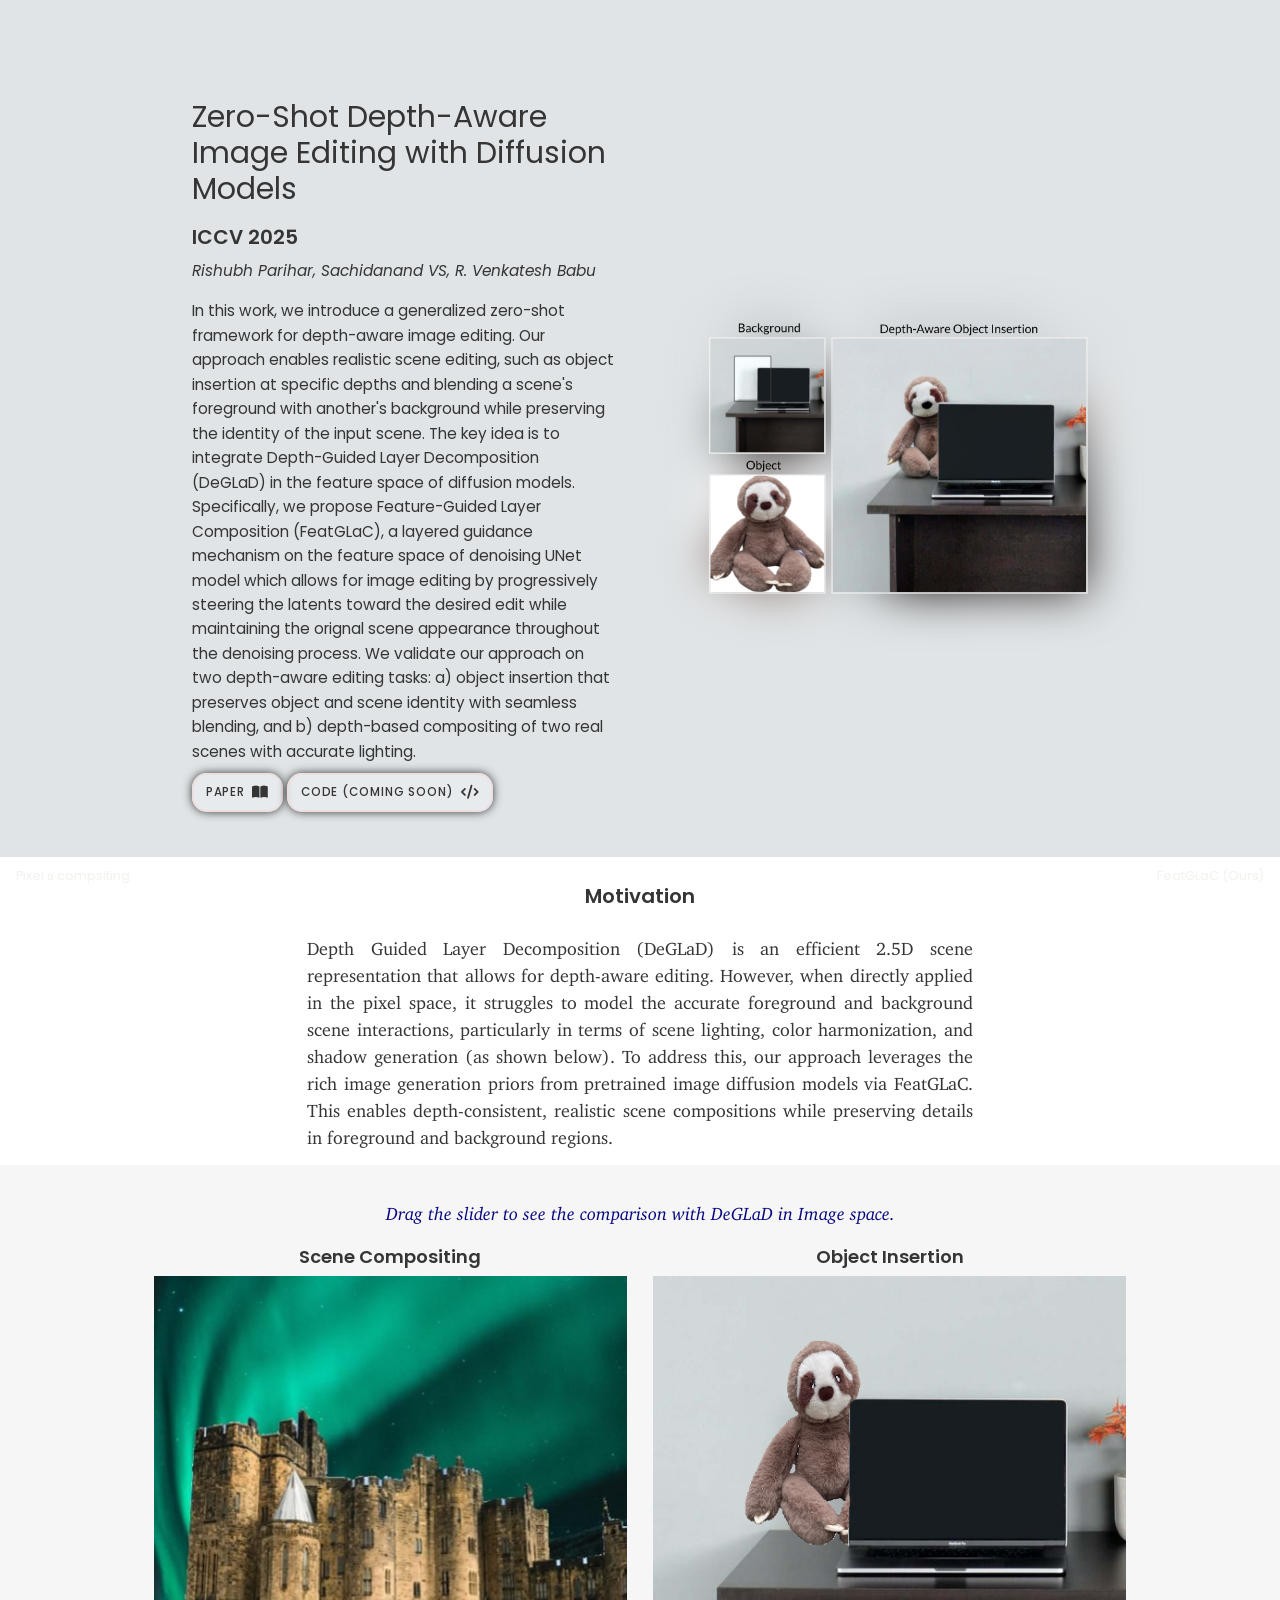
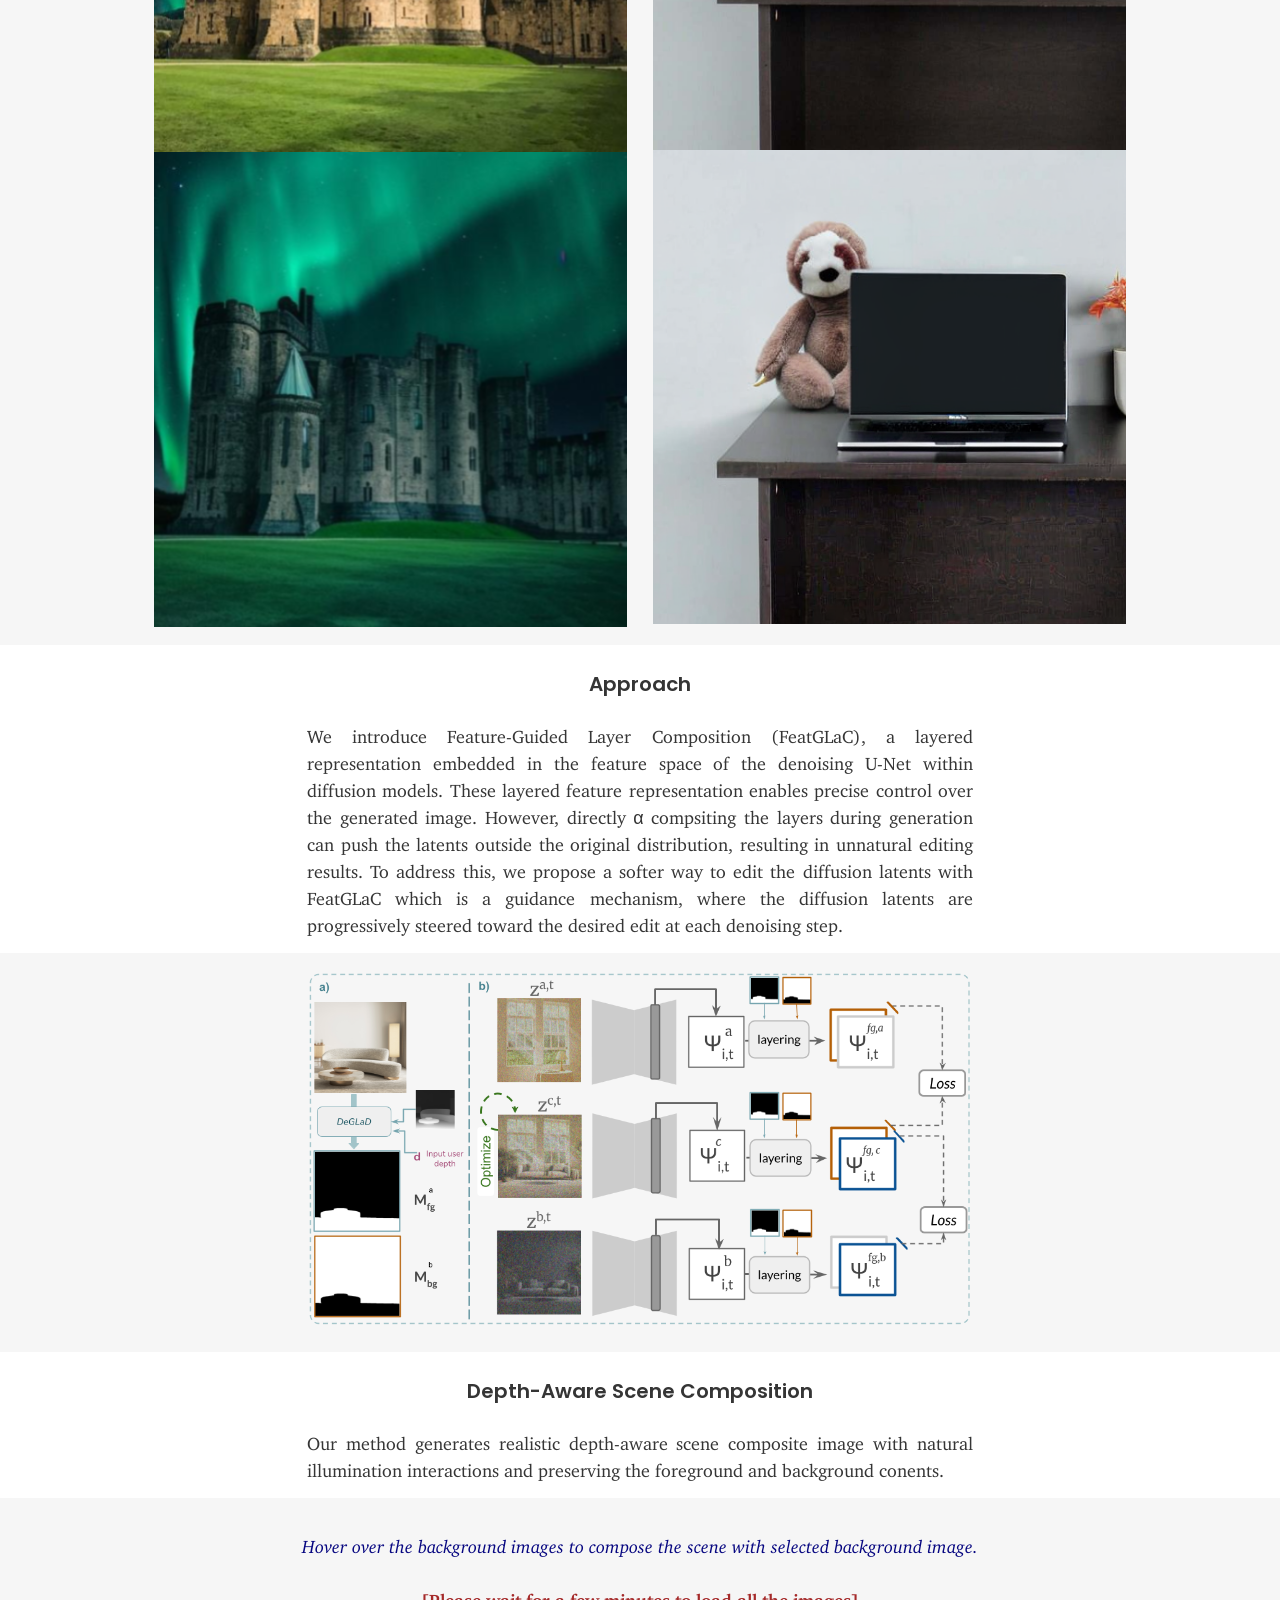
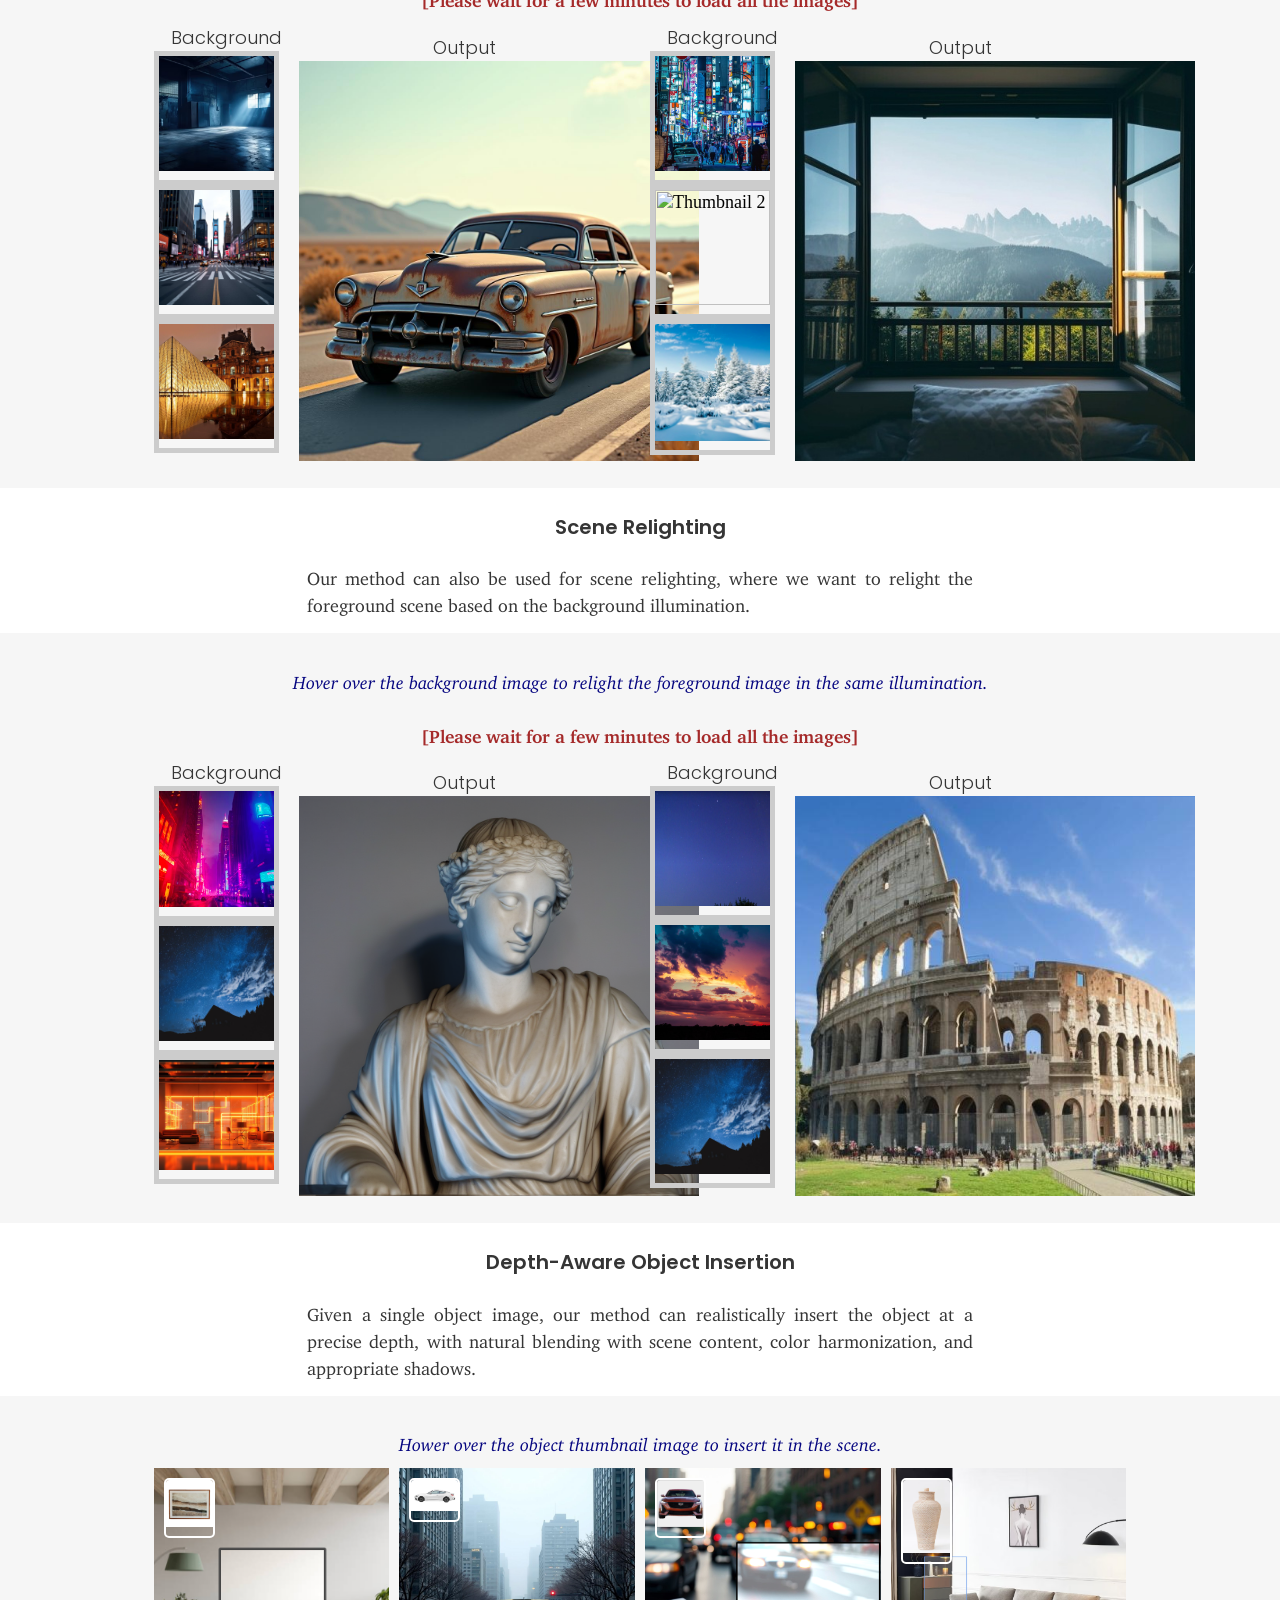
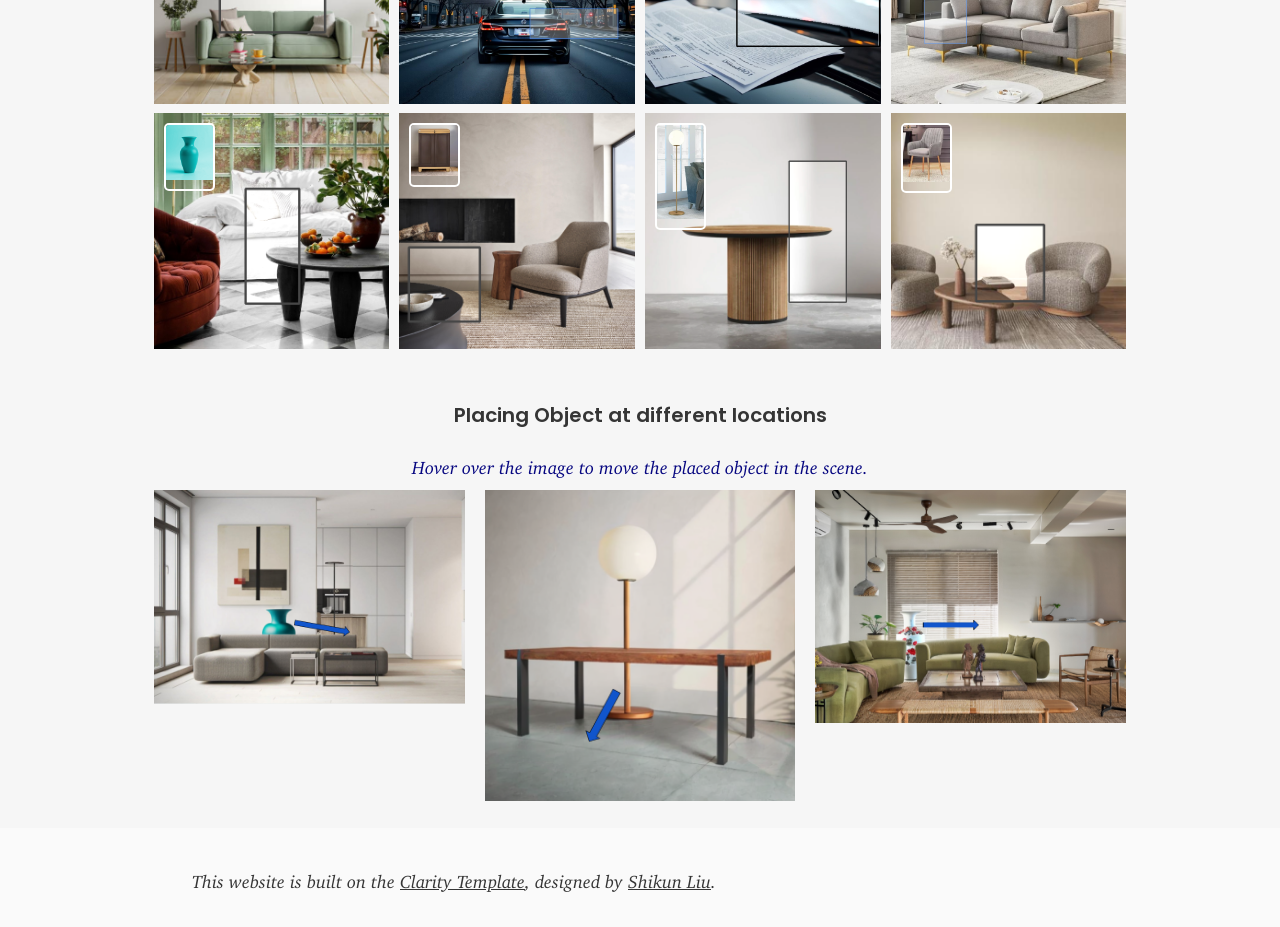
==== index.html @ 06929a9a "Update index.html" ====
<html lang="en-GB">
<head>
    <meta charset="UTF-8">
    <meta http-equiv="X-UA-Compatible" content="IE=edge">
    <meta name="viewport" content="width=device-width, initial-scale=1.0">
    <title>🎭 DAEdit</title>
    <meta name="description" content="We've presented Clarity, a minimalist and elegant website template for AI research.">
    <meta name="referrer" content="no-referrer-when-downgrade">
    <meta name="robots" content="all">
    <meta content="en_EN" property="og:locale">
    <meta content="website" property="og:type">
    <meta content="https://shikun.io/projects/clarity" property="og:url">
    <meta content="🎭 DAEdit" property="og:title">
    <meta content="Website Template for AI Research" property="og:description">

    <meta name="twitter:card" content="summary_large_image">
    <meta name="twitter:site" content="@your_twitter_id">
    <meta name="twitter:description" content="Clarity: A Minimalist Website Template for AI Research">
    <meta name="twitter:image:src" content="assets/figures/clarity.png">

    <link rel="stylesheet" type="text/css" media="all" href="assets/stylesheets/main_free.css" />
    <link rel="stylesheet" type="text/css" media="all" href="clarity/clarity.css" />
    <link rel="stylesheet" href="https://cdnjs.cloudflare.com/ajax/libs/highlight.js/9.18.1/styles/foundation.min.css">
    <link href="assets/fontawesome-free-6.6.0-web/css/all.min.css" rel="stylesheet">
    <link rel="stylesheet" href="https://cdn.jsdelivr.net/npm/img-comparison-slider@8/dist/styles.css"/>
    <script defer src="https://cdn.jsdelivr.net/npm/img-comparison-slider@8/dist/index.js"></script>
    <script type="text/x-mathjax-config">
        MathJax.Hub.Config({
            "HTML-CSS": {
              scale: 95,
              fonts: ["Gyre-Pagella"],
              imageFont: null,
              undefinedFamily: "'Arial Unicode MS', cmbright"
            },
            tex2jax: {
                inlineMath: [ ['$','$'], ["\\(","\\)"] ],
                processEscapes: true
              }
          });
    </script>
    <script type="text/javascript"
    src="https://cdnjs.cloudflare.com/ajax/libs/mathjax/2.7.1/MathJax.js?config=TeX-AMS-MML_HTMLorMML">
    </script>
    <script src="https://ajax.googleapis.com/ajax/libs/jquery/3.5.1/jquery.min.js"></script>
</head>

<body>
    <!-- Title Page -->
    <!-- Dark Theme Example: Change the background colour dark and change the following div "blog-title" into "blog-title white". -->
    <div class="container blog" id="first-content" style="background-color: #E0E4E6;">
        <!-- If you don't have a project cover: Change "blog-title" into "blog-title no-cover"  -->
        <div class="blog-title">
            <div class="blog-intro">
                <div>
                    <h1 class="title"> Zero-Shot Depth-Aware Image Editing with Diffusion Models</h1>
                    <h2 class="title">ICCV 2025</h2>
                    <p class="author">Rishubh Parihar, Sachidanand VS, R. Venkatesh Babu</p>
                    <p class="abstract">
                        In this work, we introduce a generalized zero-shot framework for depth-aware image editing. Our approach enables realistic scene editing, 
                        such as object insertion at specific depths and blending a scene's foreground with another's background while preserving the identity of the input scene. 
                        The key idea is to integrate Depth-Guided Layer Decomposition (DeGLaD) in the feature space of diffusion models. Specifically, we propose Feature-Guided Layer Composition (FeatGLaC), 
                        a layered guidance mechanism on the feature space of denoising UNet model which allows for image editing by progressively steering the 
                        latents toward the desired edit while maintaining the orignal scene appearance throughout the denoising process. We validate our approach on 
                        two depth-aware editing tasks: a) object insertion that preserves object and scene identity with seamless blending, and b) depth-based compositing of two real scenes 
                        with accurate lighting.
                    </p>
                   
                </div> 
                <div class="info">
                    <div>
                        <a href="main_paper.pdf" class="button icon" style="border: 2px solid rgb(237, 223, 223); border-radius: 15px; box-shadow: 0px 0px 10px; background-color: rgba(255, 255, 255, 0.25); margin-bottom: 0;">Paper<i class="fa-solid fa-book-open"></i></a>
                        <a href="https://github.com/rishubhpar/DAEdit" class="button icon" style="border: 2px solid rgb(237, 223, 223); border-radius: 15px; box-shadow: 0px 0px 10px; background-color: rgba(255, 255, 255, 0.25); margin-bottom: 0;">Code (Coming soon)<i class="fa-solid fa-code"></i></a>
                    </div>
                </div>
            </div>

            <div class="blog-cover">
                <img class="foreground" src="assets/figures/mdf.png">
                <img class="background" src="assets/figures/mdf.png">
            </div>
        </div>
    </div>

        <!-- Multiplane imaging for editing vs our proposed image editing method -->
        <div class="container blog main">
            <h2 class="text", style="text-align: center;">
                Motivation
            </h2>
            
            <p class="text", style="text-align: justify;">
            Depth Guided Layer Decomposition (DeGLaD) is an efficient 2.5D scene representation that allows for depth-aware editing. 
            However, when directly applied in the pixel space, it struggles to model the accurate foreground and 
            background scene interactions, particularly in terms of scene lighting, color harmonization, 
            and shadow generation (as shown below). To address this, our approach leverages the rich image generation
            priors from pretrained image diffusion models via FeatGLaC. This enables depth-consistent, realistic
            scene compositions while preserving details in foreground and background regions. 
            </p>
        </div>
        <div class="container blog main gray extra-large">
            <p class="text" style="text-align: center; color: rgba(4, 4, 127, 0.993); font-style: italic;">
                Drag the slider to see the comparison with DeGLaD in Image space. 
            </p>
            <div class="columns-2">
                <div class = "slider-wrapper">
                    <h3 style="text-align: center;"> Scene Compositing </h3>
                    <img-comparison-slider class="slider-container white">
                        <figure slot="first" class="before">
                            <img src="assets/figures/comp/image_mpi_1.png">
                            <figcaption class="white">Pixel α compsiting</figcaption>
                        </figure>
                        <figure slot="second" class="after">
                            <img src="assets/figures/comp/ours_1.png">
                            <figcaption class="white">FeatGLaC (Ours)</figcaption>
                        </figure>
                    </img-comparison-slider>
                </div>
                <div class = "slider-wrapper">
                    <h3 style="text-align: center;"> Object Insertion </h3>
                    <img-comparison-slider class="slider-container white">
                        <figure slot="first" class="before">
                            <img src="assets/figures/comp/image_mpi_4.png">
                            <figcaption class="white">Pixel α compsiting</figcaption>
                        </figure>
                        <figure slot="second" class="after">
                            <img src="assets/figures/comp/ours_4.png">
                            <figcaption class="white">FeatGLaC (Ours)</figcaption>
                        </figure>
                    </img-comparison-slider>
                </div>
            </div>
        </div>


        <!-- Multiplane imaging for editing vs our proposed image editing method -->
        <div class="container blog main">
            <h2 class="text", style="text-align: center;">
                Approach
            </h2>
            
            <p class="text", style="text-align: justify;">
            We introduce Feature-Guided Layer Composition (FeatGLaC), a layered representation embedded in the feature space of the 
            denoising U-Net within diffusion models. These layered feature representation enables precise control over
            the generated image.  However, directly α compsiting the layers during generation can push the latents outside the original 
            distribution, resulting in unnatural editing results. To address this, we propose a softer way to edit the diffusion 
            latents with FeatGLaC which is a guidance mechanism, where the diffusion latents are progressively steered toward the desired edit at each 
            denoising step. 
            </p>
        </div> 

        <div class="container blog main gray">
            <img src="assets/figures/method-overview.png">
        </div>

<!-- 
    <div class="container blog main first" id="blog-main">
        <h1>
            Introduction
        </h1>
        <p class='text'>
            Clarity merges designs I've developed over the years for my prior AI research projects. By open-sourcing this template, I hope to benefit the AI and broader science community, by providing a clean and hackable website solution to better present and visualise research. 
        </p>

        <p class="text">
            In today's AI research landscape, particularly with the rise of generative AI, it's increasingly beneficial for AI researchers to include interactive blog posts alongside research publications. Additional media materials and online demos, popularised by <a href="https://github.com/gradio-app/awesome-demos">Gradio Demos</a>, can make research more accessible and engaging to a broader audience. While large corporations can easily leverage teams of graphic designers and writers to polish their design and writing, Ph.D. students and independent AI researchers often lack the time and resources to do so. Clarity bridges this gap by offering an aesthetically pleasing, easy-to-navigate template for presenting AI research, simplifying the process of creating visually appealing technical blog posts.
        </p>

    </div> -->

    <!-- <div class="container blog main gray">
            <img src="clarity/images/vit.png">
            <p class="caption">
                We split an image into fixed-size patches, linearly embed each of them, add position embeddings, and feed the resulting sequence of vectors to a standard Transformer encoder. In order to perform classification, we use the standard approach of adding an extra learnable “classification token” (represented as a gray image patch) to the sequence.  
            </p>
        </div>
    </div>

    <div class="container blog main">
        <h2 >
            Container Layouts
        </h2>
        <p class="text">
            In Clarity, I have provided container widths with five options: <code>main</code>, <code>large</code>, <code>extra-large</code>, <code>extra-extra-large</code>, and <code>max</code>. These container layouts are designed to be responsive, automatically adjusting based on the screen size.  The default width is <code>main</code>, which is used for this blog post. Be cautious when using the <code>max</code> option, as it has zero padding. Unless you are certain of the design, it's always recommended to leave some space for visual aesthetic purposes.
        </p>

        <p class="text">
        Here is an example I designed, illustrating the architectural details in <a href="https://shikun.io/projects/prismer">Prismer</a> using the <code>extra-large</code> container width.
        </p>
    </div>

    <div class="container blog extra-large gray">
        <img src="clarity/images/prismer.png">
        <p class="caption">
            Prismer has two main trainable components: the <b>Experts Resampler</b> that converts variable multi-task signals to a fixed number of outputs, and the <b>Adaptor</b> that enhances the model's expressivity for vision-language reasoning. To ensure that the model takes advantage of the rich domain-specific knowledge encoded in the pre-trained experts, the majority of network weights are frozen during training, as represented by the snowflake icon.
        </p>
    </div>

    <div class="container blog main">
        <h2>
            Container Colour
        </h2>

        <p class="text">
            In both visual diagram examples above, I used the <code>gray</code> option for the container to apply a subtle tint of gray, helping to distinguish it from the main container. This option is ideal for visual diagrams with a transparent background. For visual diagrams with a white background, I included the <code>gray-linear</code> option. This feature adds a tint of gray only to the edges of the container while keeping the center white, maintaining a clean and cohesive appearance while still providing distinct visual separation.  
        </p>

        <p class="text">
            Here is an example illustrated in <a href="https://shikun.io/projects/variational-shape-learner">VSL</a> using the <code>gray-linear</code> container colour.
        </p>
    </div> -->
<!-- 
    <div class="container blog extra-large gray-linear">
        <p class="caption inline">
          <b>Inter-Class Shape Morphing</b>  
        </p>
        <div class="columns-4">
            <img src="https://shikun.io/projects/vsl/shape_morph/morph_inter1.gif">
            <img src="https://shikun.io/projects/vsl/shape_morph/morph_inter2.gif">
            <img src="https://shikun.io/projects/vsl/shape_morph/morph_inter3.gif">
            <img src="https://shikun.io/projects/vsl/shape_morph/morph_inter4.gif">
        </div>
        <p class="caption inline">
            <b>Intra-Class Shape Morphing</b>
        </p>
        <div class="columns-4">
            <img src="https://shikun.io/projects/vsl/shape_morph/morph_intra1.gif">
            <img src="https://shikun.io/projects/vsl/shape_morph/morph_intra2.gif">
            <img src="https://shikun.io/projects/vsl/shape_morph/morph_intra3.gif">
            <img src="https://shikun.io/projects/vsl/shape_morph/morph_intra4.gif">
        </div>
        <p class="caption">Note that, although these animations have a white background, they beautifully blend within this container. </p>
    </div> -->

    <div class="container blog main">
        <h2 style="text-align: center;">
            Depth-Aware Scene Composition
        </h2>
        
        <p class="text", style="text-align: justify;">
        Our method generates realistic depth-aware scene composite image with natural illumination interactions and preserving the foreground and background conents.
        </p>
    </div>

    <div class="container blog main gray extra-large">
        
        <p class="text" style="text-align: center; color: rgba(4, 4, 127, 0.993); font-style: italic;">
            Hover over the background images to compose the scene with selected background image.
        </p>
                
        <p class="text" style="text-align: center; color: brown; font-weight: bold;">
            [Please wait for a few minutes to load all the images]
        </p>
        
        <div class="grid2x3-container" id="grid2x3">
            <!-- Currently using only two grid, as it looks good in high quality--> 
            <!-- Grid Item 1 -->
            <!-- <div class="grid2x3-item">
                <div class="grid2x3-image-container">
                    <div class="grid2x3-thumbnails-wrapper">
                        <h4 class="thumbnail-title" style="text-align: center;">Background</h4>
                        <div class="grid2x3-thumbnails-container">
                            <img src="assets/figures/sc/ref/2_ref1.png" alt="Thumbnail 1" class="grid2x3-thumbnail"
                                data-target="grid2x3-large-image-1" data-hover-src="assets/figures/sc/res/2_1.png">
                            <img src="assets/figures/sc/ref/2_ref3.jpg" alt="Thumbnail 2" class="grid2x3-thumbnail"
                                data-target="grid2x3-large-image-1" data-hover-src="assets/figures/sc/res/2_3.png">
                            <img src="assets/figures/sc/ref/2_ref5.jpg" alt="Thumbnail 3" class="grid2x3-thumbnail"
                                data-target="grid2x3-large-image-1" data-hover-src="assets/figures/sc/res/2_5.png">
                        </div>
                    </div>
                    <div class="grid2x3-large-image-wrapper">
                        <h4 class="Output" style="text-align: center; margin-top: 10px;">Output</h4> 
                        <img src="assets/figures/sc/src/2.png" alt="Large Image 1" class="grid2x3-large-image" id="grid2x3-large-image-1">
                    </div>
                </div>
            </div> -->
            <!-- Repeat Grid Items 2 to 6 -->
            <!-- Grid Item 2 -->
            <div class="grid2x3-item">
                <div class="grid2x3-image-container">
                    <div class="grid2x3-thumbnails-wrapper">
                        <h4 class="thumbnail-title" style="text-align: center;">Background</h4>
                        <div class="grid2x3-thumbnails-container">
                            <img src="assets/figures/sc/ref/3_ref1.png" alt="Thumbnail 1" class="grid2x3-thumbnail"
                                data-target="grid2x3-large-image-3" data-hover-src="assets/figures/sc/res/3_1.png">
                            <img src="assets/figures/sc/ref/3_ref2.jpg" alt="Thumbnail 2" class="grid2x3-thumbnail"
                                data-target="grid2x3-large-image-3" data-hover-src="assets/figures/sc/res/3_2.jpg">
                            <img src="assets/figures/sc/ref/3_ref3.jpg" alt="Thumbnail 3" class="grid2x3-thumbnail"
                                data-target="grid2x3-large-image-3" data-hover-src="assets/figures/sc/res/3_3.png">
                        </div>
                    </div>
                    <div class="grid2x3-large-image-wrapper">
                        <h4 class="Output" style="text-align: center; margin-top: 10px;">Output</h4> 
                        <img src="assets/figures/sc/src/3.jpg" alt="Large Image 3" class="grid2x3-large-image" id="grid2x3-large-image-3">
                    </div>
                </div>
            </div>

            <div class="grid2x3-item">
                <div class="grid2x3-image-container">
                    <div class="grid2x3-thumbnails-wrapper">
                        <h4 class="thumbnail-title" style="text-align: center;">Background</h4>
                        <div class="grid2x3-thumbnails-container">
                            <img src="assets/figures/sc/ref/t_ref2.png" alt="Thumbnail 1" class="grid2x3-thumbnail"
                                data-target="grid2x3-large-image-2" data-hover-src="assets/figures/sc/res/t2.png">
                            <img src="assets/figures/sc/ref/t_ref3.jpg" alt="Thumbnail 2" class="grid2x3-thumbnail"
                                data-target="grid2x3-large-image-2" data-hover-src="assets/figures/sc/res/t3.png">
                            <img src="assets/figures/sc/ref/t_ref4.png" alt="Thumbnail 3" class="grid2x3-thumbnail"
                                data-target="grid2x3-large-image-2" data-hover-src="assets/figures/sc/res/t4.png">
                        </div>
                    </div>
                    <div class="grid2x3-large-image-wrapper">
                        <h4 class="Output" style="text-align: center; margin-top: 10px;">Output</h4> 
                        <img src="assets/figures/sc/src/t.jpg" alt="Large Image 2" class="grid2x3-large-image" id="grid2x3-large-image-2">
                    </div>
                </div>
            </div>

        </div>
    </div>

    <div class="container blog main">
        <h2 style="text-align: center;">
            Scene Relighting
        </h2>
        
        <p class="text", style="text-align: justify;">
            Our method can also be used for scene relighting, where we want to relight the foreground scene based on the background illumination.
        </p>
    </div>

    <div class="container blog main gray extra-large">
        
        <p class="text" style="text-align: center; color: rgba(4, 4, 127, 0.993); font-style: italic;">
            Hover over the background image to relight the foreground image in the same illumination.
        </p>

        <p class="text" style="text-align: center; color: brown; font-weight: bold;">
            [Please wait for a few minutes to load all the images]
        </p>
        
        <div class="grid1x3-container" id="grid1x3">
            <!-- Currently using only two grid, as it looks good in high quality--> 
            <!-- Grid Item 1 -->
            <!-- <div class="grid2x3-item">
                <div class="grid2x3-image-container">
                    <div class="grid2x3-thumbnails-wrapper">
                        <h4 class="thumbnail-title" style="text-align: center;">Background</h4>
                        <div class="grid2x3-thumbnails-container">
                            <img src="assets/figures/sc/ref/2_ref1.png" alt="Thumbnail 1" class="grid2x3-thumbnail"
                                data-target="grid2x3-large-image-1" data-hover-src="assets/figures/sc/res/2_1.png">
                            <img src="assets/figures/sc/ref/2_ref3.jpg" alt="Thumbnail 2" class="grid2x3-thumbnail"
                                data-target="grid2x3-large-image-1" data-hover-src="assets/figures/sc/res/2_3.png">
                            <img src="assets/figures/sc/ref/2_ref5.jpg" alt="Thumbnail 3" class="grid2x3-thumbnail"
                                data-target="grid2x3-large-image-1" data-hover-src="assets/figures/sc/res/2_5.png">
                        </div>
                    </div>
                    <div class="grid2x3-large-image-wrapper">
                        <h4 class="Output" style="text-align: center; margin-top: 10px;">Output</h4> 
                        <img src="assets/figures/sc/src/2.png" alt="Large Image 1" class="grid2x3-large-image" id="grid2x3-large-image-1">
                    </div>
                </div>
            </div> -->
            <!-- Repeat Grid Items 2 to 6 -->
            <!-- Grid Item 2 -->
            <div class="grid1x3-item">
                <div class="grid1x3-image-container">
                    <div class="grid1x3-thumbnails-wrapper">
                        <h4 class="thumbnail-title" style="text-align: center;">Background</h4>
                        <div class="grid1x3-thumbnails-container">
                            <img src="assets/figures/sr/ref/2_ref4.png" alt="Thumbnail 1" class="grid1x3-thumbnail"
                                data-target="grid1x3-large-image-2" data-hover-src="assets/figures/sr/res/3_4.png">
                            <img src="assets/figures/sr/ref/2_ref3.jpg" alt="Thumbnail 2" class="grid1x3-thumbnail"
                                data-target="grid1x3-large-image-2" data-hover-src="assets/figures/sr/res/3_2.png">
                            <img src="assets/figures/sr/ref/9_ref4.jpg" alt="Thumbnail 3" class="grid1x3-thumbnail"
                                data-target="grid1x3-large-image-2" data-hover-src="assets/figures/sr/res/3_3.png">
                        </div>
                    </div>
                    <div class="grid1x3-large-image-wrapper">
                        <h4 class="Output" style="text-align: center; margin-top: 10px;">Output</h4> 
                        <img src="assets/figures/sr/src/3.png" alt="Large Image 2" class="grid1x3-large-image" id="grid1x3-large-image-2">
                    </div>
                </div>
            </div>
            <div class="grid1x3-item">
                <div class="grid1x3-image-container">
                    <div class="grid1x3-thumbnails-wrapper">
                        <h4 class="thumbnail-title" style="text-align: center;">Background</h4>
                        <div class="grid1x3-thumbnails-container">
                            <img src="assets/figures/sr/ref/2_ref1.png" alt="Thumbnail 1" class="grid1x3-thumbnail"
                                data-target="grid1x3-large-image-3" data-hover-src="assets/figures/sr/res/2_1.png">
                            <img src="assets/figures/sr/ref/2_ref2.jpg" alt="Thumbnail 2" class="grid1x3-thumbnail"
                                data-target="grid1x3-large-image-3" data-hover-src="assets/figures/sr/res/2_2.png">
                            <img src="assets/figures/sr/ref/2_ref3.jpg" alt="Thumbnail 3" class="grid1x3-thumbnail"
                                data-target="grid1x3-large-image-3" data-hover-src="assets/figures/sr/res/2_3.png">
                        </div>
                    </div>
                    <div class="grid1x3-large-image-wrapper">
                        <h4 class="Output" style="text-align: center; margin-top: 10px;">Output</h4> 
                        <img src="assets/figures/sr/src/2.png" alt="Large Image 3" class="grid1x3-large-image" id="grid1x3-large-image-3">
                    </div>
                </div>
            </div>

        </div>
    </div>

    <div class="container blog main">
        <h2 style="text-align: center;">
            Depth-Aware Object Insertion 
        </h2>
        <p class="text", style="text-align: justify;">
            Given a single object image, our method can realistically insert the object at a precise depth, with natural blending with scene content, color harmonization, and appropriate shadows. 
        </p>
    </div>  

        
    <div class="container blog main gray extra-large">
        <p class="text" style="text-align: center; color: rgba(4, 4, 127, 0.993); font-style: italic;">
            Hower over the object thumbnail image to insert it in the scene. 
        </p>
        <div class="columns-4">
            <!-- Grid Item 1 -->
            <div class="grid-item">
                <div class="image-wrapper">
                    <img src="assets/figures/ob/src/4_src.png" alt="Main Image 1" class="main-image" id="large-image-1">
                    <div class="overlay-container">
                        <img src="assets/figures/ob/ref/4_ref.png" alt="Small Image 1" class="small-image"
                             data-target="large-image-1" data-hover-src="assets/figures/ob/res/4_res.png">
                    </div>
                </div>
            </div>
            <!-- Grid Item 2 -->
            <div class="grid-item">
                <div class="image-wrapper">
                    <img src="assets/figures/ob/src/1_src.png" alt="Main Image 2" class="main-image" id="large-image-2">
                    <div class="overlay-container">
                        <img src="assets/figures/ob/ref/1_ref.png" alt="Small Image 2" class="small-image"
                             data-target="large-image-2" data-hover-src="assets/figures/ob/res/1_res.png">
                    </div>
                </div>
            </div>
            <!-- Grid Item 3 -->
            <div class="grid-item">
                <div class="image-wrapper">
                    <img src="assets/figures/ob/src/3_src.png" alt="Main Image 3" class="main-image" id="large-image-3">
                    <div class="overlay-container">
                        <img src="assets/figures/ob/ref/3_ref.png" alt="Small Image 3" class="small-image"
                             data-target="large-image-3" data-hover-src="assets/figures/ob/res/3_res.png">
                    </div>
                </div>
            </div>
            <!-- Grid Item 4 -->
            <div class="grid-item">
                <div class="image-wrapper">
                    <img src="assets/figures/ob/src/2_src.png" alt="Main Image 4" class="main-image" id="large-image-4">
                    <div class="overlay-container">
                        <img src="assets/figures/ob/ref/2_ref.png" alt="Small Image 4" class="small-image"
                             data-target="large-image-4" data-hover-src="assets/figures/ob/res/2_res.png">
                    </div>
                </div>
            </div>
            <!-- Repeat for additional grid items -->
        </div>

        <div class="columns-4">
            <!-- Grid Item 1 -->
            <div class="grid-item">
                <div class="image-wrapper">
                    <img src="assets/figures/ob/src/5_src.png" alt="Main Image 5" class="main-image" id="large-image-5">
                    <div class="overlay-container">
                        <img src="assets/figures/ob/ref/5_ref.png" alt="Small Image 5" class="small-image"
                             data-target="large-image-5" data-hover-src="assets/figures/ob/res/5_res.png">
                    </div>
                </div>
            </div>
            <!-- Grid Item 2 -->
            <div class="grid-item">
                <div class="image-wrapper">
                    <img src="assets/figures/ob/src/6_src.png" alt="Main Image 6" class="main-image" id="large-image-6">
                    <div class="overlay-container">
                        <img src="assets/figures/ob/ref/6_ref.png" alt="Small Image 6" class="small-image"
                             data-target="large-image-6" data-hover-src="assets/figures/ob/res/6_res.png">
                    </div>
                </div>
            </div>
            <!-- Grid Item 3 -->
            <div class="grid-item">
                <div class="image-wrapper">
                    <img src="assets/figures/ob/src/9_src.png" alt="Main Image 7" class="main-image" id="large-image-7">
                    <div class="overlay-container">
                        <img src="assets/figures/ob/ref/9_ref.png" alt="Small Image 7" class="small-image"
                             data-target="large-image-7" data-hover-src="assets/figures/ob/res/9_res.png">
                    </div>
                </div>
            </div>
            <!-- Grid Item 4 -->
            <div class="grid-item">
                <div class="image-wrapper">
                    <img src="assets/figures/ob/src/8_src.png" alt="Main Image 8" class="main-image" id="large-image-8">
                    <div class="overlay-container">
                        <img src="assets/figures/ob/ref/8_ref.png" alt="Small Image 8" class="small-image"
                             data-target="large-image-8" data-hover-src="assets/figures/ob/res/8_res.png">
                    </div>
                </div>
            </div>
            <!-- Repeat for additional grid items -->
        </div>
    </div>
    
    <!-- For object moving -->
    <div class="container blog main gray extra-large">
        <h2 style="text-align: center;">
            Placing Object at different locations
        </h2>
        <p class="text" style="text-align: center; color: rgba(4, 4, 127, 0.993); font-style: italic;">
            Hover over the image to move the placed object in the scene. 
        </p>
        <div class="grid1x3-container_new" id="new-grid1x3">
            <!-- Grid Item 1 -->
            <div class="grid1x3-item">
                <div class="grid1x3-image-container">
                    <img src="assets/figures/obm/src/1_src.png" 
                         alt="Main Image 1" 
                         class="hover-image" 
                         data-hover-src="assets/figures/obm/res/1_res.png">
                </div>
            </div>
            <!-- Grid Item 2 -->
            <div class="grid1x3-item">
                <div class="grid1x3-image-container">
                    <img src="assets/figures/obm/src/7_src.png" 
                         alt="Main Image 2" 
                         class="hover-image" 
                         data-hover-src="assets/figures/obm/res/7_res.png">
                </div>
            </div>
            <!-- Grid Item 3 -->
            <div class="grid1x3-item">
                <div class="grid1x3-image-container">
                    <img src="assets/figures/obm/src/3_src.png" 
                         alt="Main Image 3" 
                         class="hover-image" 
                         data-hover-src="assets/figures/obm/res/3_res.png">
                </div>
            </div>
        </div>
    </div>
    
    <!-- Footer Page -->
    <footer>
        <div class="container">
            <p>
                This website is built on the <a href="https://shikun.io/projects/clarity">Clarity Template</a>, designed by <a href="https://shikun.io/">Shikun Liu</a>.
            </p>
        </div>    
    </footer>
    

    <script src="https://cdnjs.cloudflare.com/ajax/libs/highlight.js/9.18.1/highlight.min.js"></script>
    <script>hljs.initHighlightingOnLoad();</script>
    <script src="clarity/clarity.js"></script>    
    <script src="assets/scripts/main.js"></script>    

    <script>
        // JavaScript to handle hover interaction for small images
        document.querySelectorAll('.small-image').forEach(smallImage => {
            let originalSrc; // Variable to store the original src
        
            smallImage.addEventListener('mouseenter', () => {
                // Get the target large image ID and hover source
                const targetId = smallImage.getAttribute('data-target');
                const hoverSrc = smallImage.getAttribute('data-hover-src');
        
                // Change the large image's source
                const largeImage = document.getElementById(targetId);
                if (largeImage) {
                    originalSrc = largeImage.src; // Save the original src
                    largeImage.src = hoverSrc;
                }
            });
        
            smallImage.addEventListener('mouseleave', () => {
                // Restore the original source of the large image
                const targetId = smallImage.getAttribute('data-target');
                const largeImage = document.getElementById(targetId);
                if (largeImage && originalSrc) {
                    largeImage.src = originalSrc;
                }
            });
        });
        </script>
    
    
    <script>
        // JavaScript to handle hover interaction for small images in the 2x3 grid
        document.addEventListener('DOMContentLoaded', () => {
            // Scope the selection to the 2x3 grid container
            const grid2x3Container = document.getElementById('grid2x3');
            if (grid2x3Container) {
                grid2x3Container.querySelectorAll('.grid2x3-thumbnail').forEach(thumbnail => {
                    thumbnail.addEventListener('mouseenter', () => {
                        const targetId = thumbnail.getAttribute('data-target');
                        const hoverSrc = thumbnail.getAttribute('data-hover-src');
                        const largeImage = grid2x3Container.querySelector(`#${targetId}`);
            
                        if (largeImage) {
                            // Save the original src if not already saved
                            if (!largeImage.hasAttribute('data-original-src')) {
                                largeImage.setAttribute('data-original-src', largeImage.src);
                            }
                            largeImage.src = hoverSrc;
                        }
                    });
            
                    thumbnail.addEventListener('mouseleave', () => {
                        const targetId = thumbnail.getAttribute('data-target');
                        const largeImage = grid2x3Container.querySelector(`#${targetId}`);
            
                        if (largeImage && largeImage.hasAttribute('data-original-src')) {
                            largeImage.src = largeImage.getAttribute('data-original-src');
                            largeImage.removeAttribute('data-original-src'); // Clean up
                        }
                    });
                });
            }
        });
        </script>

<script>
    // JavaScript to handle hover interaction for small images in the 1x3 grid ( for scene relighting)
    document.addEventListener('DOMContentLoaded', () => {
        // Scope the selection to the 1x3 grid container
        const grid2x3Container = document.getElementById('grid1x3');
        if (grid2x3Container) {
            grid2x3Container.querySelectorAll('.grid1x3-thumbnail').forEach(thumbnail => {
                thumbnail.addEventListener('mouseenter', () => {
                    const targetId = thumbnail.getAttribute('data-target');
                    const hoverSrc = thumbnail.getAttribute('data-hover-src');
                    const largeImage = grid2x3Container.querySelector(`#${targetId}`);
        
                    if (largeImage) {
                        // Save the original src if not already saved
                        if (!largeImage.hasAttribute('data-original-src')) {
                            largeImage.setAttribute('data-original-src', largeImage.src);
                        }
                        largeImage.src = hoverSrc;
                    }
                });
        
                thumbnail.addEventListener('mouseleave', () => {
                    const targetId = thumbnail.getAttribute('data-target');
                    const largeImage = grid2x3Container.querySelector(`#${targetId}`);
        
                    if (largeImage && largeImage.hasAttribute('data-original-src')) {
                        largeImage.src = largeImage.getAttribute('data-original-src');
                        largeImage.removeAttribute('data-original-src'); // Clean up
                    }
                });
            });
        }
    });
    </script>

    <script>
        // JavaScript to handle hover interaction for large images
        document.querySelectorAll('.hover-image').forEach(image => {
            let originalSrc; // Variable to store the original src

            image.addEventListener('mouseenter', () => {
                originalSrc = image.src; // Save the original src
                const hoverSrc = image.getAttribute('data-hover-src');
                if (hoverSrc) {
                    image.src = hoverSrc; // Change to hover src
                }
            });

            image.addEventListener('mouseleave', () => {
                if (originalSrc) {
                    image.src = originalSrc; // Restore the original src
                }
            });
        });
    </script>


    </html>
</body>
---- assets/stylesheets/main_free.css ----
@import url("https://fonts.googleapis.com/css2?family=Fira+Code:wght@400;500;600;700&display=swap");
@import url("https://fonts.googleapis.com/css2?family=Poppins:ital,wght@0,100;0,200;0,300;0,400;0,500;0,600;0,700;0,800;0,900;1,100;1,200;1,300;1,400;1,500;1,600;1,700;1,800;1,900&display=swap");
@font-face {
  font-family: "Charter";
  font-style: normal;
  font-weight: normal;
  src: url("../fonts/Charter/charter_regular.woff2") format("woff2");
}
@font-face {
  font-family: "Charter";
  font-style: italic;
  font-weight: normal;
  src: url("../fonts/Charter/charter_italic.woff2") format("woff2");
}
@font-face {
  font-family: "Charter";
  font-style: normal;
  font-weight: bold;
  src: url("../fonts/Charter/charter_bold.woff2") format("woff2");
}
@font-face {
  font-family: "Charter";
  font-style: italic;
  font-weight: bold;
  src: url("../fonts/Charter/charter_bold_italic.woff2") format("woff2");
}
a, abbr, acronym, address, applet, article, aside, audio, b, big, blockquote, body, canvas, caption, center, cite, code, dd, del, details, dfn, div, dl, dt, em, fieldset, figcaption, figure, footer, form, h1, h2, h3, h4, h5, h6, header, hgroup, html, i, iframe, img, ins, kbd, label, legend, li, mark, menu, nav, object, ol, p, pre, q, s, samp, section, small, span, strike, strong, sub, summary, sup, table, tbody, td, tfoot, th, thead, time, tr, tt, u, ul, var, video {
  margin: 0;
  padding: 0;
  border: 0;
  outline: 0;
  font: inherit;
  vertical-align: baseline;
}

article, aside, details, figcaption, figure, footer, header, hgroup, menu, nav, section {
  display: block;
}

body {
  background-color: white;
  display: flex;
  flex-direction: column;
  min-height: 100vh;
}

h1, h2, h3, h4, h5, h6, p, a, code, pre, ol, ul, li {
  color: #353535;
  line-height: 1.6;
  font-weight: 300;
  font-size: 18px;
  font-family: "Poppins", serif;
}

a {
  text-underline-offset: 1px;
  color: inherit;
  font-family: inherit;
  font-size: inherit;
  font-weight: inherit;
}
a:hover {
  color: inherit;
}

b {
  font-weight: 600;
}

em {
  font-style: italic;
}

sub {
  font-weight: inherit;
  font-size: 0.65em;
  position: relative;
  top: 0.3em;
}

sup {
  font-weight: inherit;
  font-size: 0.65em;
  position: relative;
  top: -0.5em;
}

hr {
  border: 0;
  height: 0;
  border-top: 1px solid rgb(0, 0, 0);
  border-bottom: 1px solid rgba(255, 255, 255, 0.1);
}
hr.hard {
  border-top: 1px solid rgba(0, 0, 0, 0.5);
}
hr.soft {
  border-top: 1px solid rgba(0, 0, 0, 0.1);
}

img {
  width: 100%;
  margin: 0 auto;
  display: block;
}

video {
  width: 100%;
  margin: 0 auto;
  display: block;
}

svg {
  width: 100%;
}

.container {
  padding-right: calc(6vw - (100vw - 100%));
  padding-left: 6vw;
  flex: 1;
}

::-moz-selection {
  color: white;
  background: #353535;
}

::selection {
  color: white;
  background: #353535;
}

@media screen and (max-width: 769px) {
  a, p, td, th, tr, code, pre, ol, ul, li, div {
    font-size: 15px;
  }
  h1 {
    font-size: 24px;
    line-height: 1.2;
    padding: 1.5vh 0;
    font-weight: 700;
  }
  h1.title {
    font-weight: 500;
    font-size: 26px;
  }
  h2 {
    line-height: 1.2;
    padding: 1.5vh 0;
    font-weight: 700;
    font-size: 18px;
  }
  h3 {
    font-weight: 700;
    line-height: 1.2;
    padding: 1.5vh 0;
    font-size: 17px;
  }
}
@media screen and (min-width: 769px) {
  .container {
    padding-right: calc(8.5vw - (100vw - 100%));
    padding-left: 8.5vw;
  }
  a, p, td, th, tr, code, pre, ol, ul, li, div {
    font-size: 16px;
  }
  h1 {
    font-size: 24px;
    line-height: 1.2;
    padding: 2vh 0;
    font-weight: 700;
  }
  h1.title {
    padding: 0 0 1vh;
    font-weight: 500;
    font-size: 26px;
  }
  h2 {
    line-height: 1.2;
    padding: 2vh 0;
    font-weight: 700;
    font-size: 18px;
  }
  h3 {
    font-weight: 700;
    line-height: 1.2;
    padding: 2vh 0;
    font-size: 17px;
  }
}
@media screen and (min-width: 992px) {
  .container {
    padding-right: calc(12vw - (100vw - 100%));
    padding-left: 12vw;
  }
  a, p, td, th, tr, code, pre, ol, ul, li, div {
    font-size: 16px;
  }
  h1 {
    font-size: 24px;
    line-height: 1.2;
    padding: 1vh 0;
    font-weight: 700;
  }
  h1.title {
    padding: 0 0 1vh;
    font-weight: 500;
    font-size: 26px;
  }
  h2 {
    line-height: 1.2;
    padding: 1vh 0;
    font-weight: 700;
    font-size: 18px;
  }
  h3 {
    font-weight: 700;
    line-height: 1.2;
    padding: 1vh 0;
    font-size: 17px;
  }
}
@media screen and (min-width: 1200px) {
  .container {
    padding-right: calc(15vw - (100vw - 100%));
    padding-left: 15vw;
  }
  a, p, td, th, tr, code, pre, ol, ul, li, div {
    font-size: 17px;
  }
  h1 {
    font-size: 30px;
    line-height: 1.2;
    padding: 1vh 0;
    font-weight: 700;
  }
  h1.title {
    padding: 0 0 1vh;
    font-weight: 500;
    font-size: 30px;
  }
  h2 {
    line-height: 1.2;
    padding: 1vh 0;
    font-weight: 700;
    font-size: 24px;
  }
  h3 {
    font-weight: 700;
    line-height: 1.2;
    padding: 1vh 0;
    font-size: 18px;
  }
}
@media screen and (min-width: 1600px) {
  .container {
    padding-right: calc(18vw - (100vw - 100%));
    padding-left: 18vw;
  }
  a, p, td, th, tr, code, pre, ol, ul, li, div {
    font-size: 18px;
  }
  h1 {
    font-size: 30px;
    line-height: 1.2;
    padding: 1.75vh 0;
    font-weight: 700;
  }
  h1.title {
    padding: 0 0 1vh;
    font-weight: 500;
    font-size: 36px;
  }
  h2 {
    line-height: 1.2;
    padding: 1.5vh 0;
    font-weight: 700;
    font-size: 24px;
  }
  h3 {
    font-weight: 700;
    line-height: 1.2;
    padding: 1.5vh 0;
    font-size: 18px;
  }
}
@media screen and (min-width: 2000px) {
  .container {
    padding-right: calc(22vw - (100vw - 100%));
    padding-left: 22vw;
  }
  a, p, td, th, tr, code, pre, ol, ul, li, div {
    font-size: 18px;
  }
  h1 {
    font-size: 30px;
    line-height: 1.2;
    padding: 1.75vh 0;
    font-weight: 700;
  }
  h1.title {
    padding: 0 0 1vh;
    font-weight: 500;
    font-size: 36px;
  }
  h2 {
    line-height: 1.2;
    padding: 1.5vh 0;
    font-weight: 700;
    font-size: 24px;
  }
  h3 {
    font-weight: 700;
    line-height: 1.2;
    padding: 1.5vh 0;
    font-size: 18px;
  }
}
@media screen and (min-width: 2400px) {
  .container {
    padding-right: calc(24vw - (100vw - 100%));
    padding-left: 24vw;
  }
  a, p, td, th, tr, code, pre, ol, ul, li, div {
    font-size: 20px;
  }
  h1 {
    font-size: 30px;
    line-height: 1.2;
    padding: 1.75vh 0;
    font-weight: 700;
  }
  h1.title {
    padding: 0 0 1vh;
    font-weight: 500;
    font-size: 36px;
  }
  h2 {
    line-height: 1.2;
    padding: 1.5vh 0;
    font-weight: 700;
    font-size: 24px;
  }
  h3 {
    font-weight: 700;
    line-height: 1.2;
    padding: 1.5vh 0;
    font-size: 20px;
  }
}
@media screen and (min-width: 3200px) {
  .container {
    padding-right: calc(32vw - (100vw - 100%));
    padding-left: 28vw;
  }
}
footer {
  padding: 3vh 0px;
  background-color: #fafafa;
}
footer span {
  padding: 0 1px;
  font-size: 0.85em;
}
footer p {
  font-style: italic;
}

@media screen and (min-width: 992px) {
  footer {
    padding: 3vh 0px;
    background-color: #fafafa;
  }
}
@media screen and (min-width: 1200px) {
  footer {
    padding: 4vh 0px;
    background-color: #fafafa;
  }
}
@media screen and (min-width: 1600px) {
  footer {
    padding: 5vh 0px;
  }
}
/* ======================== Blog ===================== */
div.container.blog#first-content {
  padding-top: 2vh;
  background-color: #f6f6f6;
}
div.container.blog#first-content div.blog-title {
  display: grid;
  grid-template-columns: 1fr;
  grid-row: 50vh;
}
div.container.blog#first-content div.blog-title.white * {
  color: white;
}
div.container.blog#first-content div.blog-title.white *::-moz-selection {
  color: #353535 !important;
  background: white !important;
}
div.container.blog#first-content div.blog-title.white *::selection {
  color: #353535 !important;
  background: white !important;
}
div.container.blog#first-content div.blog-title.white * .link * {
  color: #f4f3ef !important;
}
div.container.blog#first-content div.blog-title.white * .info p {
  color: #f4f3ef !important;
}
div.container.blog#first-content div.blog-title .blog-intro {
  display: flex;
  flex-direction: column;
  justify-content: space-between;
  padding: 2vh 0;
}
div.container.blog#first-content div.blog-title .blog-intro p.author {
  padding: 4px 0;
  font-weight: 500;
  font-style: italic;
  line-height: 1.2;
}
div.container.blog#first-content div.blog-title .blog-intro p.abstract {
  font-family: "Poppins";
  font-weight: 400;
  padding: 1vh 0;
}
div.container.blog#first-content div.blog-title .blog-intro .info p {
  padding: 10px 0 0 0;
  letter-spacing: 1px;
  text-transform: uppercase;
  color: #353535;
  font-weight: 600;
  font-size: 0.95em;
}
div.container.blog#first-content div.blog-title .blog-cover {
  position: relative;
  display: flex;
  align-items: center;
  justify-content: flex-end;
  padding: 2vh 0;
}
div.container.blog#first-content div.blog-title .blog-cover img.foreground {
  position: relative;
  z-index: 2;
  padding: 0 !important;
}
div.container.blog#first-content div.blog-title .blog-cover img.background {
  position: absolute;
  z-index: 1;
  filter: blur(24px);
  padding: 0 !important;
}

div.container.blog p.text {
  padding: 1.5vh 0;
  font-family: "Charter", sans-serif;
}
div.container.blog p.text:last-child {
  padding-bottom: 0;
}
div.container.blog ul, div.container.blog ol {
  font-family: inherit;
  font-style: inherit;
  font-weight: inherit;
  padding: 0;
}
div.container.blog ul li p.text, div.container.blog ol li p.text {
  padding: 0vh 0 1.5vh 0 !important;
}
div.container.blog p.caption {
  padding: 1vh 0;
  font-weight: 500;
  line-height: 1.2;
  font-size: 90%;
}
div.container.blog p.caption b {
  font-weight: 700 !important;
}
div.container.blog p.caption a {
  font-size: inherit;
  color: inherit;
}
div.container.blog p.caption.inline {
  padding: 1.5vh 0 !important;
  font-style: italic;
}
div.container.blog p.caption.inline.center {
  text-align: center;
}
div.container.blog p.caption.comment {
  padding: 0 2vw 1vh;
}
div.container.blog p.caption.selection {
  line-height: 1;
}
div.container.blog img {
  padding-bottom: 1vh;
}
div.container.blog.first {
  margin-top: 1.5vh;
}
div.container.blog.main {
  padding: 0.5vh 6vw;
}
div.container.blog.main.comment .content-comment {
  display: none;
}
div.container.blog.main.inline {
  padding-top: 0;
  padding-bottom: 1vh;
}
div.container.blog.large {
  padding: 0.5vh 6vw;
}
div.container.blog.large.inline {
  padding-top: 0;
  padding-bottom: 1vh;
}
div.container.blog.extra-large {
  padding: 0.5vh 6vw;
}
div.container.blog.extra-large.inline {
  padding-top: 0;
  padding-bottom: 1vh;
}
div.container.blog.extra-extra-large {
  padding: 0.5vh 6vw;
}
div.container.blog.extra-extra-large.inline {
  padding-top: 0;
  padding-bottom: 1vh;
}
div.container.blog.max {
  padding: 0.5vh 0vw;
}
div.container.blog.max.inline {
  padding-top: 0;
  padding-bottom: 1vh;
}
div.container.blog.gray {
  background-color: #f6f6f6;
}
div.container.blog.gray p.caption {
  padding-bottom: 0;
}
div.container.blog.gray-linear {
  background: linear-gradient(to bottom, #f6f6f6 0%, white 10%, white 90%, #f6f6f6 100%);
}
div.container.blog.gray-linear p.caption {
  padding-bottom: 0;
}

@media screen and (min-width: 769px) {
  div.container.blog#first-content {
    padding-top: 3vh;
  }
  div.container.blog#first-content div.blog-title {
    grid-template-columns: 1fr 1fr;
    -moz-column-gap: 2vw;
         column-gap: 2vw;
  }
  div.container.blog#first-content div.blog-title .blog-cover {
    margin: 0 0 0 auto;
    width: 90%;
    padding: 3vh 0;
  }
  div.container.blog#first-content div.blog-title .blog-intro {
    display: flex;
    flex-direction: column;
    justify-content: space-between;
    padding: 3vh 0;
  }
  div.container.blog#first-content div.blog-title.no-cover {
    grid-template-columns: 1fr;
  }
  div.container.blog#first-content div.blog-title.no-cover .blog-intro {
    padding: 6vh 6vw;
  }
  div.container.blog#first-content div.blog-title.no-cover h1 {
    padding: 0 2%;
    text-align: center;
  }
  div.container.blog#first-content div.blog-title.no-cover p.author {
    padding: 10px 2%;
    text-align: center;
  }
  div.container.blog#first-content div.blog-title.no-cover .info {
    display: flex;
    justify-content: space-around;
  }
  div.container.blog.first {
    margin-top: 2vh;
  }
  div.container.blog.main {
    padding: 1vh 15vw;
  }
  div.container.blog.main.comment {
    padding-left: 15vw;
    padding-right: 0vw;
    display: grid;
    grid-template-columns: 70vw 13vw;
  }
  div.container.blog.main.comment .content-comment {
    display: none;
  }
  div.container.blog.large {
    padding: 1vh 10vw;
  }
  div.container.blog.extra-large {
    padding: 1vh 8vw;
  }
  div.container.blog.extra-extra-large {
    padding: 1vh 8vw;
  }
}
@media screen and (min-width: 992px) {
  div.container.blog#first-content {
    padding-top: 4vh;
  }
  div.container.blog#first-content div.blog-title {
    grid-template-columns: 1fr 1fr;
    grid-row: 75vh;
    -moz-column-gap: 3vw;
         column-gap: 3vw;
  }
  div.container.blog#first-content div.blog-title .blog-intro {
    display: flex;
    flex-direction: column;
    justify-content: space-between;
    padding: 3vh 0;
  }
  div.container.blog#first-content div.blog-title.no-cover {
    grid-template-columns: 1fr;
  }
  div.container.blog#first-content div.blog-title.no-cover .blog-intro {
    padding: 6vh 7.5vw;
  }
  div.container.blog#first-content div.blog-title .blog-cover {
    padding: 3vh 0;
  }
  div.container.blog.first {
    margin-top: 3vh;
  }
  div.container.blog.main {
    padding: 1.5vh 20vw;
  }
  div.container.blog.main.comment {
    padding-left: 20vw;
    padding-right: 0vw;
    display: grid;
    grid-template-columns: 60vw 18vw;
  }
  div.container.blog.main.comment .content-comment {
    display: none;
  }
  div.container.blog.large {
    padding: 1.5vh 15vw;
  }
  div.container.blog.extra-large {
    padding: 1.5vh 8.5vw;
  }
  div.container.blog.extra-extra-large {
    padding: 1.5vh 8.5vw;
  }
}
@media screen and (min-width: 1200px) {
  div.container.blog#first-content {
    padding-top: 6vh;
  }
  div.container.blog#first-content div.blog-title {
    grid-template-columns: 1fr 1fr;
    grid-row: 75vh;
    -moz-column-gap: 4vw;
         column-gap: 4vw;
  }
  div.container.blog#first-content div.blog-title .blog-intro {
    padding: 5vh 0;
  }
  div.container.blog#first-content div.blog-title .blog-intro p {
    padding: 1.5vh 0;
  }
  div.container.blog#first-content div.blog-title.no-cover {
    grid-template-columns: 1fr;
  }
  div.container.blog#first-content div.blog-title.no-cover .blog-intro {
    padding: 6vh 9vw;
  }
  div.container.blog#first-content div.blog-title .blog-cover {
    padding: 5vh 0;
  }
  div.container.blog.first {
    margin-top: 4vh;
  }
  div.container.blog.main {
    padding: 2vh 24vw;
  }
  div.container.blog.main.comment {
    padding-left: 24vw;
    padding-right: 0vw;
    display: grid;
    grid-template-columns: 60vw 18vw;
  }
  div.container.blog.main.comment .content-comment {
    display: block;
  }
  div.container.blog.large {
    padding: 2vh 16vw;
  }
  div.container.blog.extra-large {
    padding: 2vh 12vw;
  }
  div.container.blog.extra-extra-large {
    padding: 2vh 12vw;
  }
}
@media screen and (min-width: 1600px) {
  div.container.blog#first-content div.blog-title {
    grid-template-columns: 1fr 1fr;
    grid-row: 75vh;
    -moz-column-gap: 4vw;
         column-gap: 4vw;
  }
  div.container.blog#first-content div.blog-title .blog-intro {
    padding: 5vh 0;
  }
  div.container.blog#first-content div.blog-title .blog-intro p {
    padding: 1.5vh 0;
  }
  div.container.blog#first-content div.blog-title.no-cover {
    grid-template-columns: 1fr;
  }
  div.container.blog#first-content div.blog-title.no-cover .blog-intro {
    padding: 6vh 9vw;
  }
  div.container.blog#first-content div.blog-title .blog-cover {
    padding: 5vh 0;
  }
  div.container.blog.first {
    margin-top: 5vh;
  }
  div.container.blog.main {
    padding: 2vh 27vw;
  }
  div.container.blog.main.comment {
    padding-left: 27vw;
    padding-right: 0vw;
    display: grid;
    grid-template-columns: 50vw 23vw;
  }
  div.container.blog.large {
    padding: 2vh 22vw;
  }
  div.container.blog.extra-large {
    padding: 2vh 18vw;
  }
  div.container.blog.extra-extra-large {
    padding: 2vh 14vw;
  }
}
@media screen and (min-width: 2000px) {
  div.container.blog#first-content div.blog-title {
    grid-template-columns: 1fr 1fr;
    grid-row: 65vh;
    -moz-column-gap: 5vw;
         column-gap: 5vw;
  }
  div.container.blog#first-content div.blog-title .blog-intro {
    padding: 5vh 0;
  }
  div.container.blog#first-content div.blog-title .blog-intro p {
    padding: 1.5vh 0;
  }
  div.container.blog#first-content div.blog-title.no-cover {
    grid-template-columns: 1fr;
  }
  div.container.blog#first-content div.blog-title.no-cover .blog-intro {
    padding: 6vh 8vw;
  }
  div.container.blog#first-content div.blog-title .blog-cover {
    padding: 5vh 0;
  }
  div.container.blog.first {
    margin-top: 5vh;
  }
  div.container.blog.main {
    padding: 2vh 30vw;
  }
  div.container.blog.main.comment {
    padding-left: 30vw;
    padding-right: 0vw;
    display: grid;
    grid-template-columns: 50vw 23vw;
  }
  div.container.blog.large {
    padding: 2vh 26vw;
  }
  div.container.blog.extra-large {
    padding: 2vh 22vw;
  }
  div.container.blog.extra-extra-large {
    padding: 2vh 16vw;
  }
}
@media screen and (min-width: 2400px) {
  div.container.blog#first-content div.blog-title {
    grid-template-columns: 1fr 1fr;
    grid-row: 65vh;
    -moz-column-gap: 6vw;
         column-gap: 6vw;
  }
  div.container.blog#first-content div.blog-title .blog-intro {
    padding: 5vh 0;
  }
  div.container.blog#first-content div.blog-title .blog-intro p {
    padding: 1.5vh 0;
  }
  div.container.blog#first-content div.blog-title.no-cover {
    grid-template-columns: 1fr;
  }
  div.container.blog#first-content div.blog-title.no-cover .blog-intro {
    padding: 6vh 8vw;
  }
  div.container.blog#first-content div.blog-title .blog-cover {
    padding: 5vh 0;
  }
  div.container.blog.first {
    margin-top: 5vh;
  }
  div.container.blog.main {
    padding: 2vh 32vw;
  }
  div.container.blog.main.comment {
    padding-left: 32vw;
    padding-right: 0vw;
    display: grid;
    grid-template-columns: 50vw 23vw;
  }
  div.container.blog.large {
    padding: 2vh 28vw;
  }
  div.container.blog.extra-large {
    padding: 2vh 24vw;
  }
  div.container.blog.extra-extra-large {
    padding: 2vh 18vw;
  }
}
@media screen and (min-width: 3200px) {
  div.container.blog#first-content div.blog-title {
    grid-template-columns: 1fr 1fr;
    grid-row: 75vh;
    -moz-column-gap: 7vw;
         column-gap: 7vw;
  }
  div.container.blog#first-content div.blog-title .blog-intro {
    padding: 5vh 0;
  }
  div.container.blog#first-content div.blog-title .blog-intro p {
    padding: 1.5vh 0;
  }
  div.container.blog#first-content div.blog-title.no-cover {
    grid-template-columns: 1fr;
  }
  div.container.blog#first-content div.blog-title.no-cover .blog-intro {
    padding: 6vh 10vw;
  }
  div.container.blog#first-content div.blog-title .blog-cover {
    padding: 5vh 0;
  }
  div.container.blog.first {
    margin-top: 5vh;
  }
  div.container.blog.main {
    padding: 2vh 38vw;
  }
  div.container.blog.main.comment {
    padding-left: 38vw;
    padding-right: 0vw;
    display: grid;
    grid-template-columns: 50vw 23vw;
  }
  div.container.blog.large {
    padding: 2vh 32vw;
  }
  div.container.blog.extra-large {
    padding: 2vh 28vw;
  }
  div.container.blog.extra-extra-large {
    padding: 2vh 22vw;
  }
}
/* ======================== Button ===================== */
input[type=submit], input[type=reset], input[type=button],
button, .button {
  background-color: #ececec;
  border-radius: 10px;
  padding: 0.75em 1em;
  margin-bottom: 10px;
  color: #353535;
  cursor: pointer;
  display: inline-flex;
  align-items: center;
  justify-content: center;
  font-size: 0.7em;
  font-weight: 700;
  font-family: "Poppins", sans-serif;
  letter-spacing: 0.075em;
  text-decoration: none;
  text-transform: uppercase;
  -webkit-user-select: none;
     -moz-user-select: none;
          user-select: none;
}
input[type=submit]:hover, input[type=reset]:hover, input[type=button]:hover,
button:hover, .button:hover {
  background-color: #ececec;
  opacity: 0.8;
  color: #353535;
}
input[type=submit]:active, input[type=reset]:active, input[type=button]:active,
button:active, .button:active {
  opacity: 0.5;
  background-color: #ececec;
  color: #353535;
}
input[type=submit].icon i, input[type=reset].icon i, input[type=button].icon i,
button.icon i, .button.icon i {
  font-size: 1.2em;
  padding-left: 0.5em;
  padding-bottom: 1px;
}
input[type=submit].project, input[type=reset].project, input[type=button].project,
button.project, .button.project {
  text-transform: none;
  letter-spacing: 0;
  font-weight: 600;
  height: 0.75em;
  padding: 0.6em;
  font-size: 1em;
  color: #353535;
}
input[type=submit].project.white, input[type=reset].project.white, input[type=button].project.white,
button.project.white, .button.project.white {
  color: #f4f3ef;
}

@media screen and (max-width: 992px) {
  input[type=submit], input[type=reset], input[type=button],
  button, .button {
    font-size: 0.6em;
  }
  input[type=submit].icon i, input[type=reset].icon i, input[type=button].icon i,
  button.icon i, .button.icon i {
    font-size: 1.2em;
  }
}
/* ======================== Slide Menu ===================== */
.slide-menu {
  display: table;
  margin: 0 auto;
  padding-bottom: 2vh;
}
.slide-menu .dots {
  margin-bottom: -10px;
  -webkit-user-select: none;
     -moz-user-select: none;
          user-select: none;
}
.slide-menu .dots .dot {
  position: relative;
  -webkit-appearance: none;
     -moz-appearance: none;
          appearance: none;
  display: inline-block;
  background-color: #c6c6c6;
  cursor: pointer;
  width: 10px;
  height: 10px;
  border-radius: 50%;
  margin: 15px;
  transition: all 0.2s ease-in-out;
}
.slide-menu .dots .dot:after {
  content: "";
  position: absolute;
  left: -15px;
  top: -15px;
  width: 40px;
  height: 40px;
  border-radius: 50%;
}
.slide-menu .dots .dot:hover {
  transform: scale(1.4);
}
.slide-menu .dots .dot.active {
  background-color: #E2a3a3;
  transform: scale(1.4);
}

/* ======================== Table ===================== */
.table-wrapper {
  overflow: scroll;
  scrollbar-width: none; /* Firefox */
  -ms-overflow-style: none; /* Internet Explorer 10+ */
  padding-bottom: 1vh;
}

.table-wrapper::-webkit-scrollbar { /* WebKit */
  width: 0;
  height: 0;
}

table {
  margin: 0.5vh 0;
  width: 100%;
  font-family: "Poppins", sans-serif;
}
table a {
  font-size: inherit;
}
table th, table td {
  font-size: 85%;
}
table th b, table td b {
  font-weight: 900;
}
table thead {
  font-weight: 700;
}
table tbody tr {
  border: solid 1px #404041;
  border-left: 0;
  border-right: 0;
}
table tbody tr:nth-child(2n+1) {
  background-color: #ececec;
}
table tbody tr:first-child {
  border-top: solid 2px white;
}
table tbody tr:last-child {
  border-bottom: solid 2px white;
}
table tbody tr td.gray {
  background-color: #ececec !important;
}
table tbody tr td.nogray {
  background-color: #f6f6f6 !important;
}
table tbody.center td {
  text-align: center;
}
table thead.center th {
  text-align: center;
}
table td {
  color: #353535;
  padding: 0.5em 0.5em;
}
table th {
  color: #666667;
  padding: 0 0.5em 0.25em 0.5em;
  text-align: left;
}
table tfoot {
  border-top: solid 2px white;
}
table.alt {
  border-collapse: separate;
}
table.alt tbody tr td {
  border: solid 1px white;
  border-left-width: 0;
  border-top-width: 0;
}
table.alt tbody tr td:first-child {
  border-left-width: 1px;
}
table.alt tbody tr:first-child td {
  border-top-width: 1px;
}
table.alt thead {
  border-bottom: 0;
}
table.alt tfoot {
  border-top: 0;
}

/* ======================== Code ===================== */
code {
  background-color: rgba(230, 235, 237, 0.25);
  border-radius: 10px;
  border: solid 1px #c6c6c6;
  font-family: "Fira Code", monospace;
  margin: 0 0.25em;
  padding: 0.25em 0.65em;
  color: #666667;
  font-size: 75% !important;
}

pre {
  font-family: "Fira Code", monospace;
}

pre code {
  background-color: #fafafa !important;
  display: block;
  padding: 1.5vh 1.5vw !important;
  overflow-x: auto;
}

/* ======================== Selection ===================== */
select {
  border-color: transparent;
  border-radius: 5px;
  padding: 5px 3px;
  background-color: #ececec;
  display: inline;
  line-height: inherit;
  font-size: inherit;
  font-style: inherit;
  font-weight: inherit;
  font-family: inherit;
  color: inherit;
  border: 0;
  outline: none;
  margin: inherit;
  height: 30px;
  text-underline-offset: 1px;
  width: inherit;
}
select option {
  white-space: nowrap;
  overflow: hidden;
}
select:hover {
  cursor: pointer;
}
select:after {
  content: "";
  position: absolute;
  right: 10px;
  top: 3px;
  width: 0;
  height: 0;
  border-left: 10px solid transparent;
  border-right: 10px solid transparent;
  border-top: 10px solid #333;
}

/* ======================== Slider Display ===================== */
.slider-container {
  box-shadow: none;
  outline: none;
  --divider-width: 1px;
  --divider-color: #000;
  --default-handle-width: clamp(10px, 5vw, 40px);
  --default-handle-color: #000;
}
.slider-container.white {
  --divider-color: #fff;
  --default-handle-color: #fff;
}
.slider-container img {
  padding: 0 !important;
}

.before, .after {
  margin: 0;
}

.before figcaption {
  left: 8px;
}

.after figcaption {
  right: 8px;
}

.before figcaption,
.after figcaption {
  font-size: 90%;
  font-family: "Poppins";
  background: transparent;
  color: #353535;
  padding: 8px;
  position: absolute;
  top: 99%;
  transform: translateY(-100%);
  line-height: 100%;
}
.before figcaption.white,
.after figcaption.white {
  color: #f4f3ef;
}

/* ======================== Video Control ===================== */
.video-control {
  display: flex;
  justify-content: center;
  padding: 5px 0;
  gap: 10px;
}

.video-speed {
  opacity: 0;
}
.video-speed.fade-in-out {
  animation: fadeInOut 1.4s linear forwards;
}

.video-caption {
  padding-top: 20px;
  display: flex;
  justify-content: space-between;
}

@keyframes fadeInOut {
  0% {
    opacity: 0;
  }
  50% {
    opacity: 1;
  }
  100% {
    opacity: 0;
  }
}
/* ======================== Slide Show Control ===================== */
.slideshow .navigation {
  display: flex;
  justify-content: center;
  padding: 20px 0;
  gap: 10px;
}

.slideshow .slider {
  position: relative;
  width: 100%;
  height: 440px;
  padding-bottom: 20px;
  overflow: hidden;
}
.slideshow .slider:hover {
  cursor: pointer;
}
.slideshow .slider .slider-item {
  width: 400px;
  height: auto;
  position: absolute;
  top: 0;
  left: 0;
  transition-timing-function: cubic-bezier(0.4, 0, 0.2, 1);
  overflow: hidden;
  padding-left: 40px;
}
.slideshow .slider .slider-item video {
  display: block;
  padding-bottom: 40px;
}

h1, h2, h3, h4, h5, h6, p, a, code, pre, ol, ul, li {
  line-height: 1.5;
}

@media screen and (max-width: 769px) {
  a, p, td, th, tr, code, pre, ol, ul, li, div {
    font-size: 15px;
  }
  h1 {
    font-size: 24px;
    line-height: 1.2;
    padding: 1.5vh 0;
    font-weight: 600;
  }
  h1.title {
    font-weight: 400;
    letter-spacing: 0px;
    font-size: 26px;
  }
  h2 {
    line-height: 1.2;
    padding: 1.5vh 0;
    font-weight: 600;
    font-size: 18px;
  }
  h3 {
    font-weight: 600;
    line-height: 1.2;
    padding: 1.5vh 0;
    font-size: 17px;
  }
}
@media screen and (min-width: 769px) {
  .container {
    padding-right: calc(8.5vw - (100vw - 100%));
    padding-left: 8.5vw;
  }
  a, p, td, th, tr, code, pre, ol, ul, li, div {
    font-size: 16px;
  }
  h1 {
    font-size: 24px;
    line-height: 1.2;
    padding: 2vh 0;
    font-weight: 600;
  }
  h1.title {
    padding: 0 0 1vh;
    font-weight: 400;
    letter-spacing: 0px;
    font-size: 26px;
  }
  h2 {
    line-height: 1.2;
    padding: 2vh 0;
    font-weight: 600;
    font-size: 18px;
  }
  h3 {
    font-weight: 600;
    line-height: 1.2;
    padding: 2vh 0;
    font-size: 17px;
  }
}
@media screen and (min-width: 992px) {
  .container {
    padding-right: calc(12vw - (100vw - 100%));
    padding-left: 12vw;
  }
  a, p, td, th, tr, code, pre, ol, ul, li, div {
    font-size: 17px;
  }
  h1 {
    font-size: 24px;
    line-height: 1.2;
    padding: 1vh 0;
  }
  h1.title {
    padding: 0 0 1vh;
    font-size: 26px;
  }
  h2 {
    padding: 1vh 0;
    font-size: 18px;
  }
  h3 {
    padding: 1vh 0;
    font-size: 17px;
  }
}
@media screen and (min-width: 1200px) {
  .container {
    padding-right: calc(15vw - (100vw - 100%));
    padding-left: 15vw;
  }
  a, p, td, th, tr, code, pre, ol, ul, li, div {
    font-size: 18px;
  }
  h1 {
    font-size: 26px;
    line-height: 1.2;
    padding: 1vh 0;
  }
  h1.title {
    padding: 0 0 1vh;
    font-size: 30px;
  }
  h2 {
    padding: 1vh 0;
    font-size: 20px;
  }
  h3 {
    padding: 1vh 0;
    font-size: 18px;
  }
}
@media screen and (min-width: 1600px) {
  .container {
    padding-right: calc(18vw - (100vw - 100%));
    padding-left: 18vw;
  }
  a, p, td, th, tr, code, pre, ol, ul, li, div {
    font-size: 20px;
  }
  h1 {
    font-size: 30px;
    line-height: 1.2;
    padding: 1.75vh 0;
  }
  h1.title {
    padding: 0 0 1vh;
    font-size: 36px;
  }
  h2 {
    padding: 1.5vh 0;
    font-size: 22px;
  }
  h3 {
    padding: 1.5vh 0;
    font-size: 20px;
  }
}
@media screen and (min-width: 2000px) {
  .container {
    padding-right: calc(22vw - (100vw - 100%));
    padding-left: 22vw;
  }
  a, p, td, th, tr, code, pre, ol, ul, li, div {
    font-size: 20px;
  }
  h1 {
    font-size: 30px;
    line-height: 1.2;
    padding: 1.75vh 0;
  }
  h1.title {
    padding: 0 0 1vh;
    font-size: 36px;
  }
  h2 {
    padding: 1.5vh 0;
    font-size: 24px;
  }
  h3 {
    padding: 1.5vh 0;
    font-size: 18px;
  }
}
@media screen and (min-width: 2400px) {
  .container {
    padding-right: calc(24vw - (100vw - 100%));
    padding-left: 24vw;
  }
  a, p, td, th, tr, code, pre, ol, ul, li, div {
    font-size: 22px;
  }
  h1 {
    font-size: 30px;
    line-height: 1.2;
    padding: 1.75vh 0;
  }
  h1.title {
    padding: 0 0 1vh;
    font-size: 36px;
  }
  h2 {
    padding: 1.5vh 0;
    font-size: 24px;
  }
  h3 {
    padding: 1.5vh 0;
    font-size: 20px;
  }
}
@media screen and (min-width: 3200px) {
  .container {
    padding-right: calc(32vw - (100vw - 100%));
    padding-left: 28vw;
  }
}
footer p {
  font-family: "Charter";
}

/* ======================== Blog ===================== */
div.container.blog#first-content div.blog-title .blog-intro p.author {
  padding: 4px 0 10px;
  font-family: "Poppins";
  font-style: italic;
  font-weight: 400;
  line-height: 1.2;
  font-size: 85%;
}
div.container.blog#first-content div.blog-title .blog-intro p.abstract {
  font-family: "Poppins";
  font-weight: 400;
  padding: 1vh 0;
  font-size: 85%;
  line-height: 1.6;
}
div.container.blog#first-content div.blog-title .blog-intro .info p {
  text-transform: uppercase;
  color: #353535;
  font-weight: 500;
  font-size: 85%;
}

div.container.blog p.text {
  padding: 1.5vh 0;
  font-family: "Charter", sans-serif;
}
div.container.blog p.text:last-child {
  padding-bottom: 0;
}
div.container.blog ul li p.text, div.container.blog ol li p.text {
  padding: 0vh 0 1vh 0 !important;
}
div.container.blog p.caption {
  padding: 1vh 0;
  font-weight: 400;
  line-height: 1.2;
  letter-spacing: 0px;
  font-size: 70%;
}
div.container.blog p.caption b {
  font-weight: 600 !important;
}

/* ======================== Button ===================== */
input[type=submit], input[type=reset], input[type=button],
button, .button {
  font-size: 0.65em;
  font-weight: 500;
}

/* ======================== Table ===================== */
table th b, table td b {
  font-weight: 500;
}
table thead {
  font-weight: 500;
}

/* ======================== Selection ===================== */
select {
  padding: 2px 2px;
}

/* ======================== Slider Display ===================== */
.before figcaption,
.after figcaption {
  font-size: 70%;
}/*# sourceMappingURL=main_free.css.map */
---- clarity/clarity.css ----
@import url("https://fonts.googleapis.com/css2?family=Fira+Code:wght@400;500;600;700&display=swap");
@import url("https://fonts.googleapis.com/css2?family=Poppins:ital,wght@0,100;0,200;0,300;0,400;0,500;0,600;0,700;0,800;0,900;1,100;1,200;1,300;1,400;1,500;1,600;1,700;1,800;1,900&display=swap");
@font-face {
  font-family: "Charter";
  font-style: normal;
  font-weight: normal;
  src: url("../fonts/Charter/charter_regular.woff2") format("woff2");
}
@font-face {
  font-family: "Charter";
  font-style: italic;
  font-weight: normal;
  src: url("../fonts/Charter/charter_italic.woff2") format("woff2");
}
@font-face {
  font-family: "Charter";
  font-style: normal;
  font-weight: bold;
  src: url("../fonts/Charter/charter_bold.woff2") format("woff2");
}
@font-face {
  font-family: "Charter";
  font-style: italic;
  font-weight: bold;
  src: url("../fonts/Charter/charter_bold_italic.woff2") format("woff2");
}
.columns-12 {
  display: grid;
  -moz-column-gap: 2vw;
       column-gap: 2vw;
  grid-template-columns: repeat(12, 1fr);
}

.columns-10 {
  display: grid;
  -moz-column-gap: 2vw;
       column-gap: 2vw;
  grid-template-columns: repeat(10, 1fr);
}

.columns-8 {
  display: grid;
  -moz-column-gap: 2vw;
       column-gap: 2vw;
  grid-template-columns: repeat(8, 1fr);
}

.columns-6 {
  display: grid;
  -moz-column-gap: 2vw;
       column-gap: 2vw;
  grid-template-columns: repeat(6, 1fr);
}

.columns-5 {
  display: grid;
  -moz-column-gap: 2vw;
       column-gap: 2vw;
  grid-template-columns: repeat(5, 1fr);
}

.columns-4 {
  display: grid;
  -moz-column-gap: 2vw;
       column-gap: 2vw;
  grid-template-columns: repeat(4, 1fr);
}

.columns-3 {
  display: grid;
  -moz-column-gap: 2vw;
       column-gap: 2vw;
  grid-template-columns: repeat(3, 1fr);
}

.columns-2 {
  display: grid;
  -moz-column-gap: 2vw;
       column-gap: 2vw;
  grid-template-columns: repeat(2, 1fr);
}

@media screen and (max-width: 992px) {
  .columns-12 {
    display: grid;
    -moz-column-gap: 2vw;
         column-gap: 2vw;
    grid-template-columns: repeat(6, 1fr);
  }
  .columns-10 {
    display: grid;
    -moz-column-gap: 2vw;
         column-gap: 2vw;
    grid-template-columns: repeat(5, 1fr);
  }
  .columns-8 {
    display: grid;
    -moz-column-gap: 2vw;
         column-gap: 2vw;
    grid-template-columns: repeat(4, 1fr);
  }
  .columns-6 {
    display: grid;
    -moz-column-gap: 2vw;
         column-gap: 2vw;
    grid-template-columns: repeat(3, 1fr);
  }
  .columns-5 {
    display: grid;
    -moz-column-gap: 2vw;
         column-gap: 2vw;
    grid-template-columns: repeat(3, 1fr);
  }
}
@media screen and (max-width: 769px) {
  .columns-12 {
    display: grid;
    -moz-column-gap: 2vw;
         column-gap: 2vw;
    grid-template-columns: repeat(3, 1fr);
  }
  .columns-2 {
    display: grid;
    -moz-column-gap: 2vw;
         column-gap: 2vw;
    grid-template-columns: repeat(1, 1fr);
  }
}/*# sourceMappingURL=clarity.css.map */

/* Grid container for object placement */
.columns-4 {
  display: grid;
  grid-template-columns: repeat(4, 1fr); /* Now 4 columns */
  gap: 10px; /* Adjust gap as needed */
}

/* Grid item */
.grid-item {
  width: 100%;
}

/* Image wrapper */
.image-wrapper {
  position: relative;
  width: 100%;
  overflow: hidden;
}

/* Main image */
.main-image {
  width: 100%;
  height: auto;
  display: block;
}

/* Overlay container */
.overlay-container {
  position: absolute;
  top: 10px;
  left: 10px;
  width: 20%;
  height: auto;
}

/* Small image */
.small-image {
  width: 100%;
  height: auto;
  cursor: pointer;
  border: 2px solid #fff;
  border-radius: 5px;
  transition: transform 0.05s ease-in-out;
}

.small-image:hover {
  transform: scale(1.1);
}


/* Container for the scene composition grid */
/* Container for the 2x3 grid */
.grid2x3-container {
  display: grid;
  grid-template-columns: repeat(2, 1fr); /* 2 columns */
  grid-auto-rows: auto;
  gap: 20px;
}

/* Individual grid item */
.grid2x3-item {
  width: 100%;
}

/* Container for the image and thumbnails */
.grid2x3-image-container {
  display: flex;
  align-items: stretch;
}

/* Container for the thumbnails */
.grid2x3-thumbnails-container {
  display: flex;
  flex-direction: column;
  justify-content: space-between;
  margin-right: 20px;
  flex-shrink: 0;
}

/* Thumbnails styling */
.grid2x3-thumbnail {
  cursor: pointer;
  width: 115px;
  flex-grow: 1;
  object-fit: cover;
  border: 5px solid #ccc;
  transition: transform 0.05s;
}

.grid2x3-thumbnail:hover {
  transform: scale(1.05);
  border-color: #999;
}

/* Large image styling */
.grid2x3-large-image {
  width: 160%;
  max-width: 400px; /* Set a max width to prevent large images from covering the page */
  height: auto;
  object-fit: cover;
}

/* Ensure the thumbnails container matches the height of the large image */
.grid2x3-image-container > .grid2x3-thumbnails-container,
.grid2x3-image-container > .grid2x3-large-image {
  height: 100%;
}

/* Responsive adjustments for the 2x3 grid */
@media (max-width: 800px) {
  .grid2x3-container {
      grid-template-columns: repeat(2, 1fr);
  }
}

@media (max-width: 500px) {
  .grid2x3-container {
      grid-template-columns: 1fr;
  }
}

/* Container for the scene Relighting grid */
/* Container for the 1x3 grid */
.grid1x3-container {
  display: grid;
  grid-template-columns: repeat(2, 1fr); /* 2 columns */
  grid-auto-rows: auto;
  gap: 20px;
}

/* Individual grid item */
.grid1x3-item {
  width: 100%;
}

/* Container for the image and thumbnails */
.grid1x3-image-container {
  display: flex;
  align-items: stretch;
}

/* Container for the thumbnails */
.grid1x3-thumbnails-container {
  display: flex;
  flex-direction: column;
  justify-content: space-between;
  margin-right: 20px;
  flex-shrink: 0;
}

/* Thumbnails styling */
.grid1x3-thumbnail {
  cursor: pointer;
  width: 115px;
  flex-grow: 1;
  object-fit: cover;
  border: 5px solid #ccc;
  transition: transform 0.05s;
}

.grid1x3-thumbnail:hover {
  transform: scale(1.05);
  border-color: #999;
}

/* Large image styling */
.grid1x3-large-image {
  width: 160%;
  max-width: 400px; /* Set a max width to prevent large images from covering the page */
  height: auto;
  object-fit: cover;
}

/* Ensure the thumbnails container matches the height of the large image */
.grid1x3-image-container > .grid1x3-thumbnails-container,
.grid1x3-image-container > .grid1x3-large-image {
  height: 100%;
}

/* Responsive adjustments for the 2x3 grid */
@media (max-width: 800px) {
  .grid1x3-container {
      grid-template-columns: repeat(2, 1fr);
  }
}

@media (max-width: 500px) {
  .grid1x3-container {
      grid-template-columns: 1fr;
  }
}

/* Container for the scene Relighting grid */
/* Container for the 1x3 grid */
.grid1x3-container_new {
  display: grid;
  grid-template-columns: repeat(3, 1fr); /* 2 columns */
  grid-auto-rows: auto;
  gap: 20px;
}
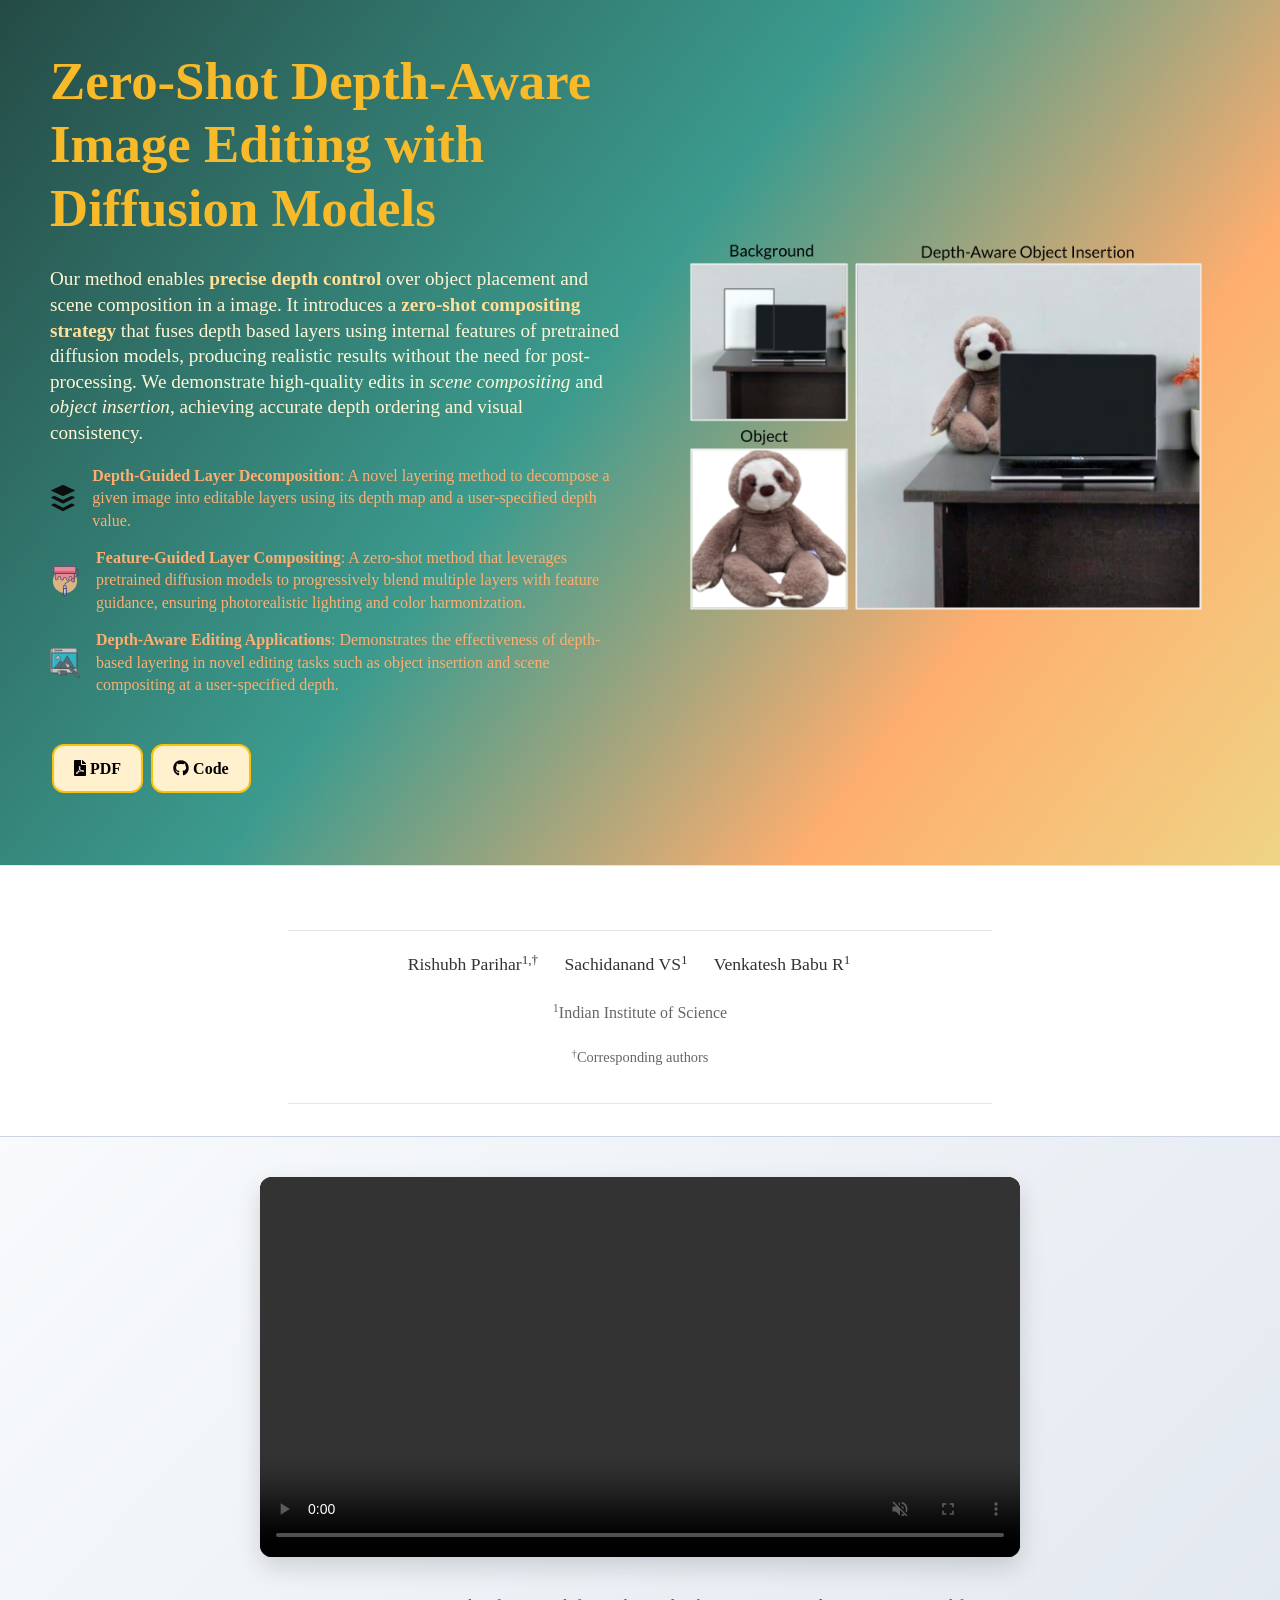
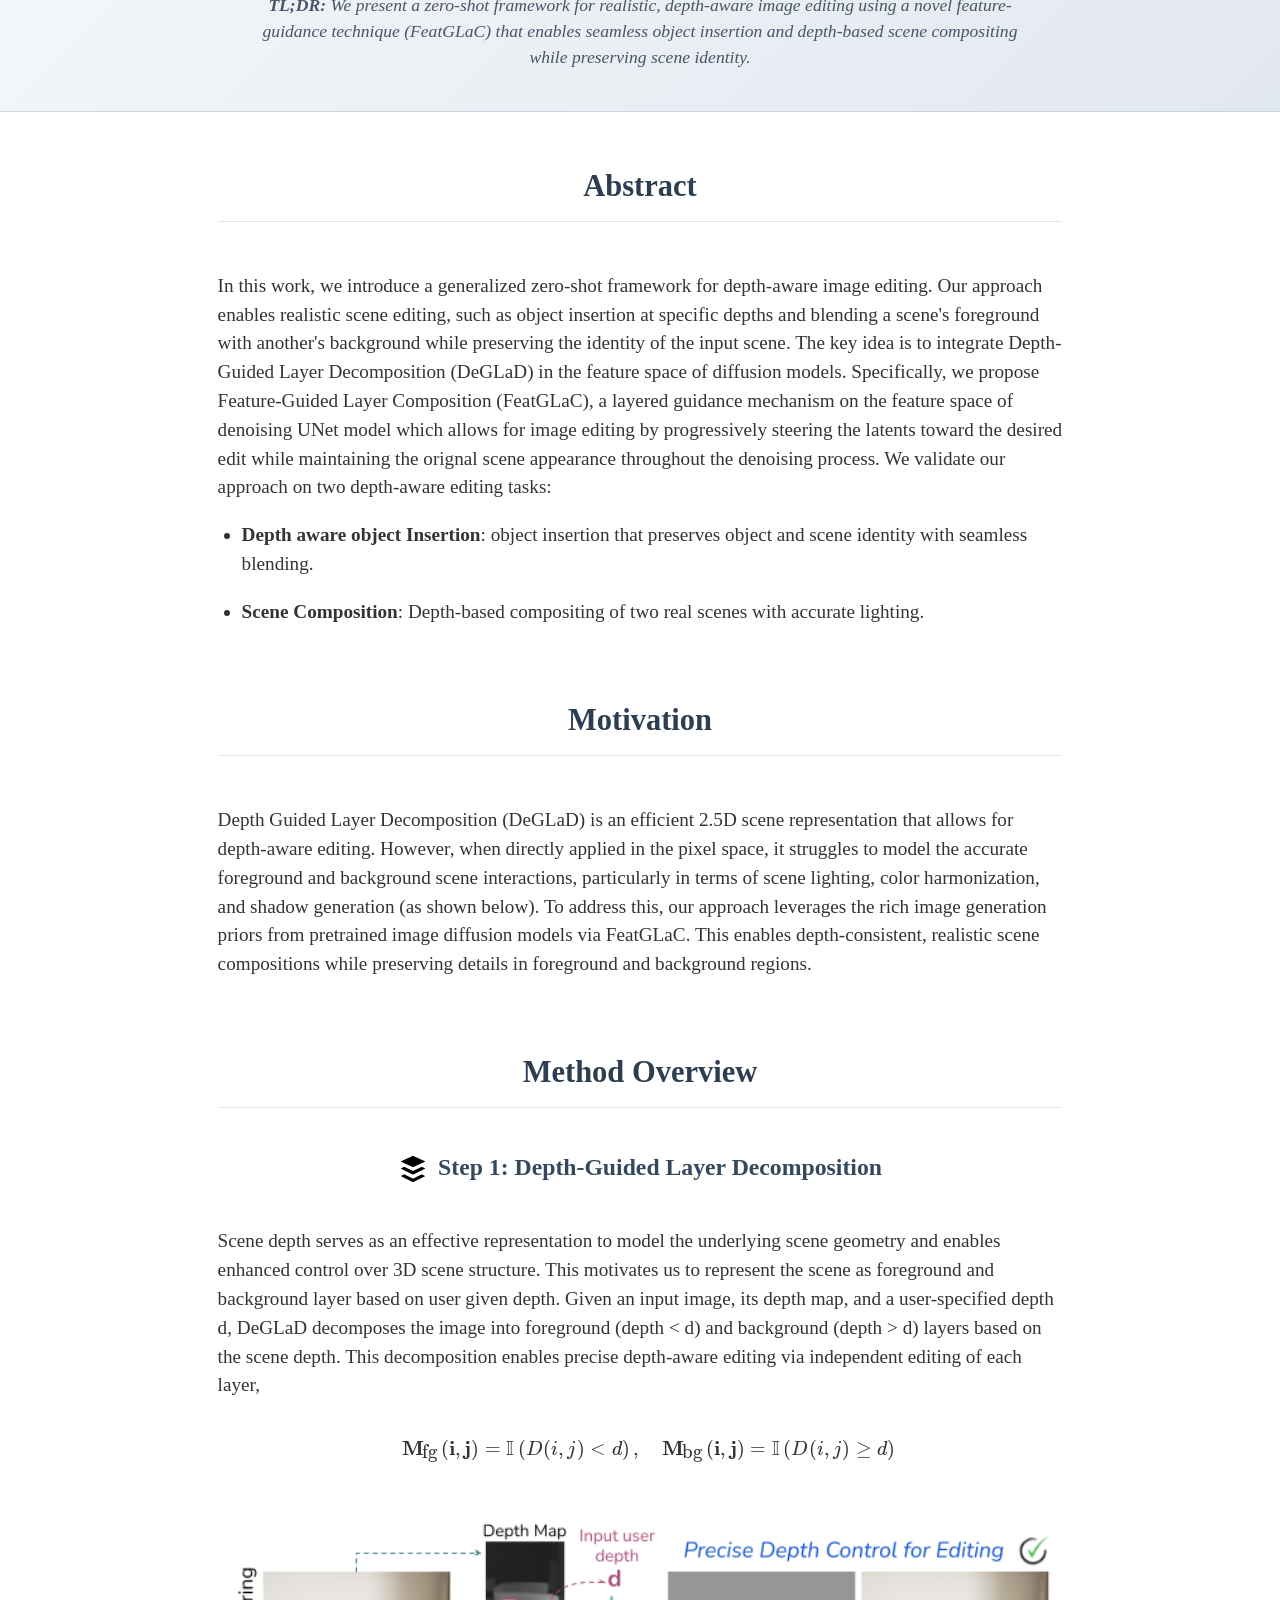
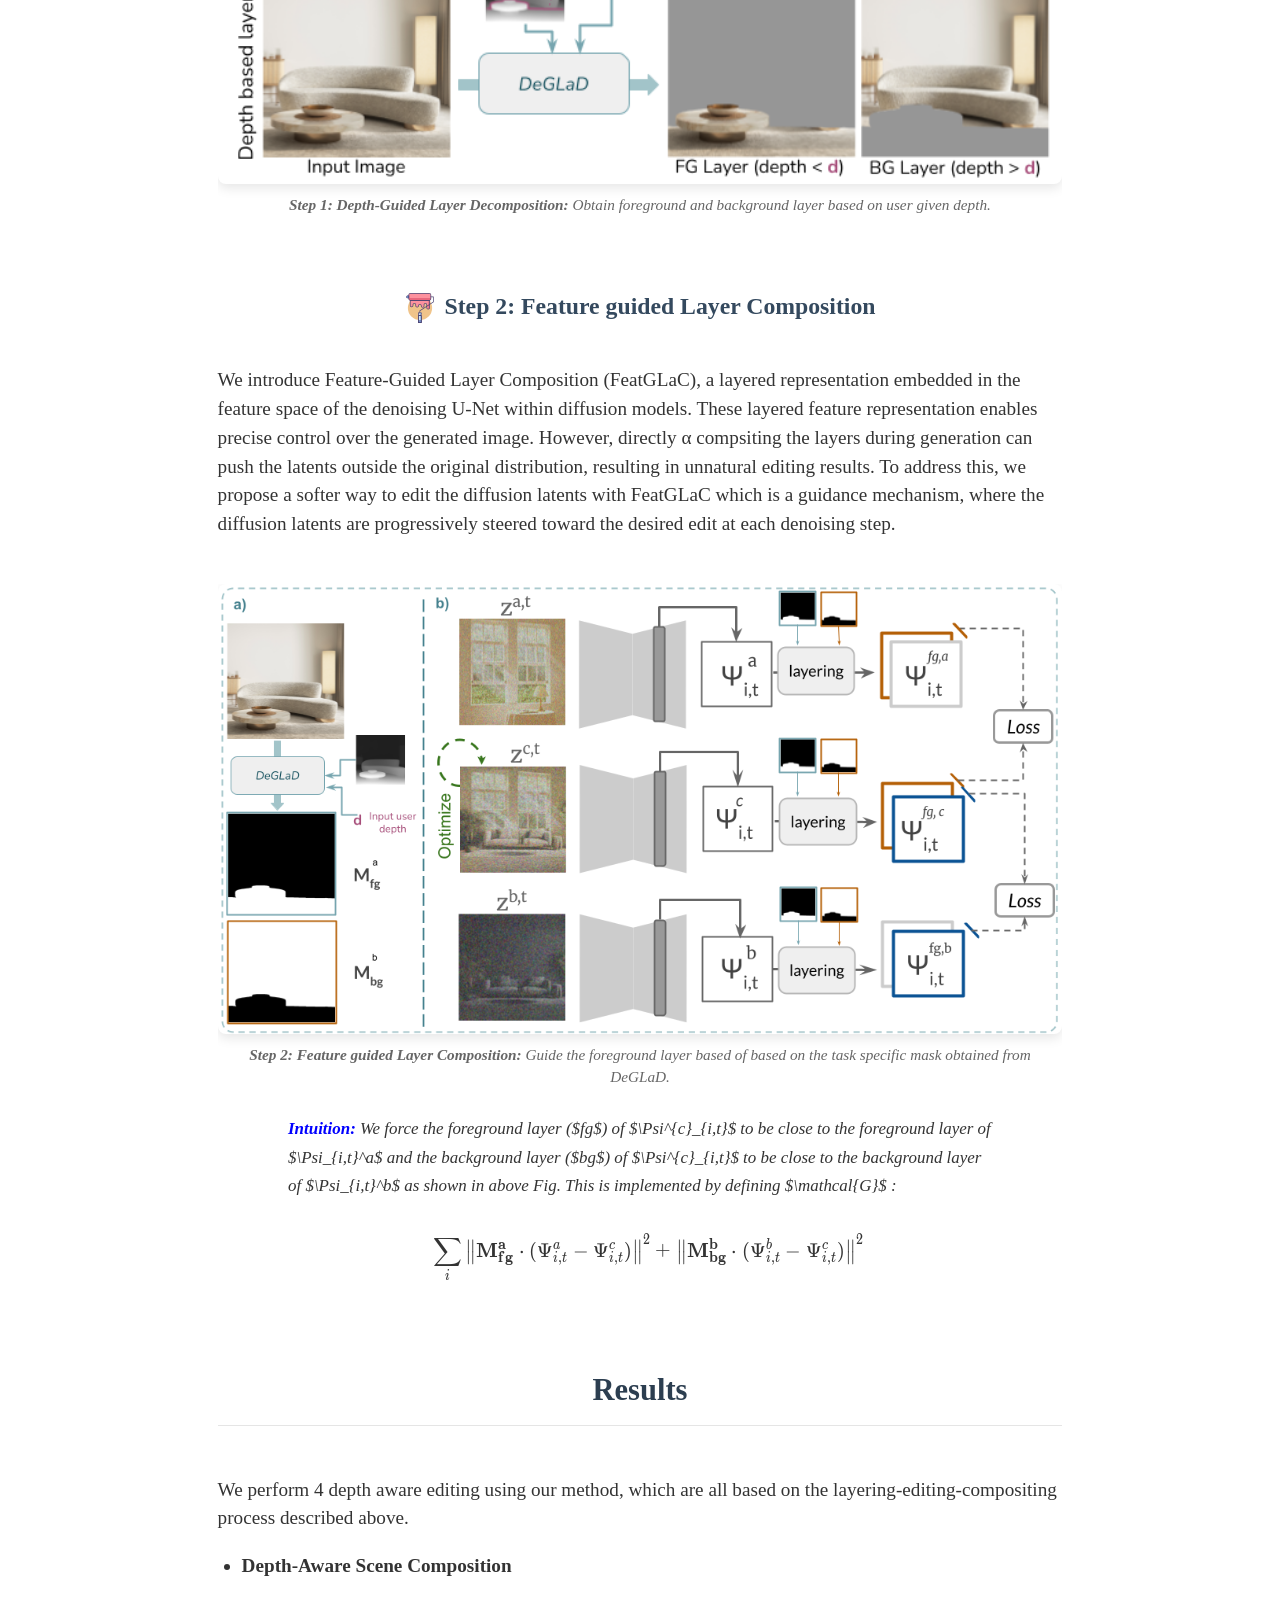
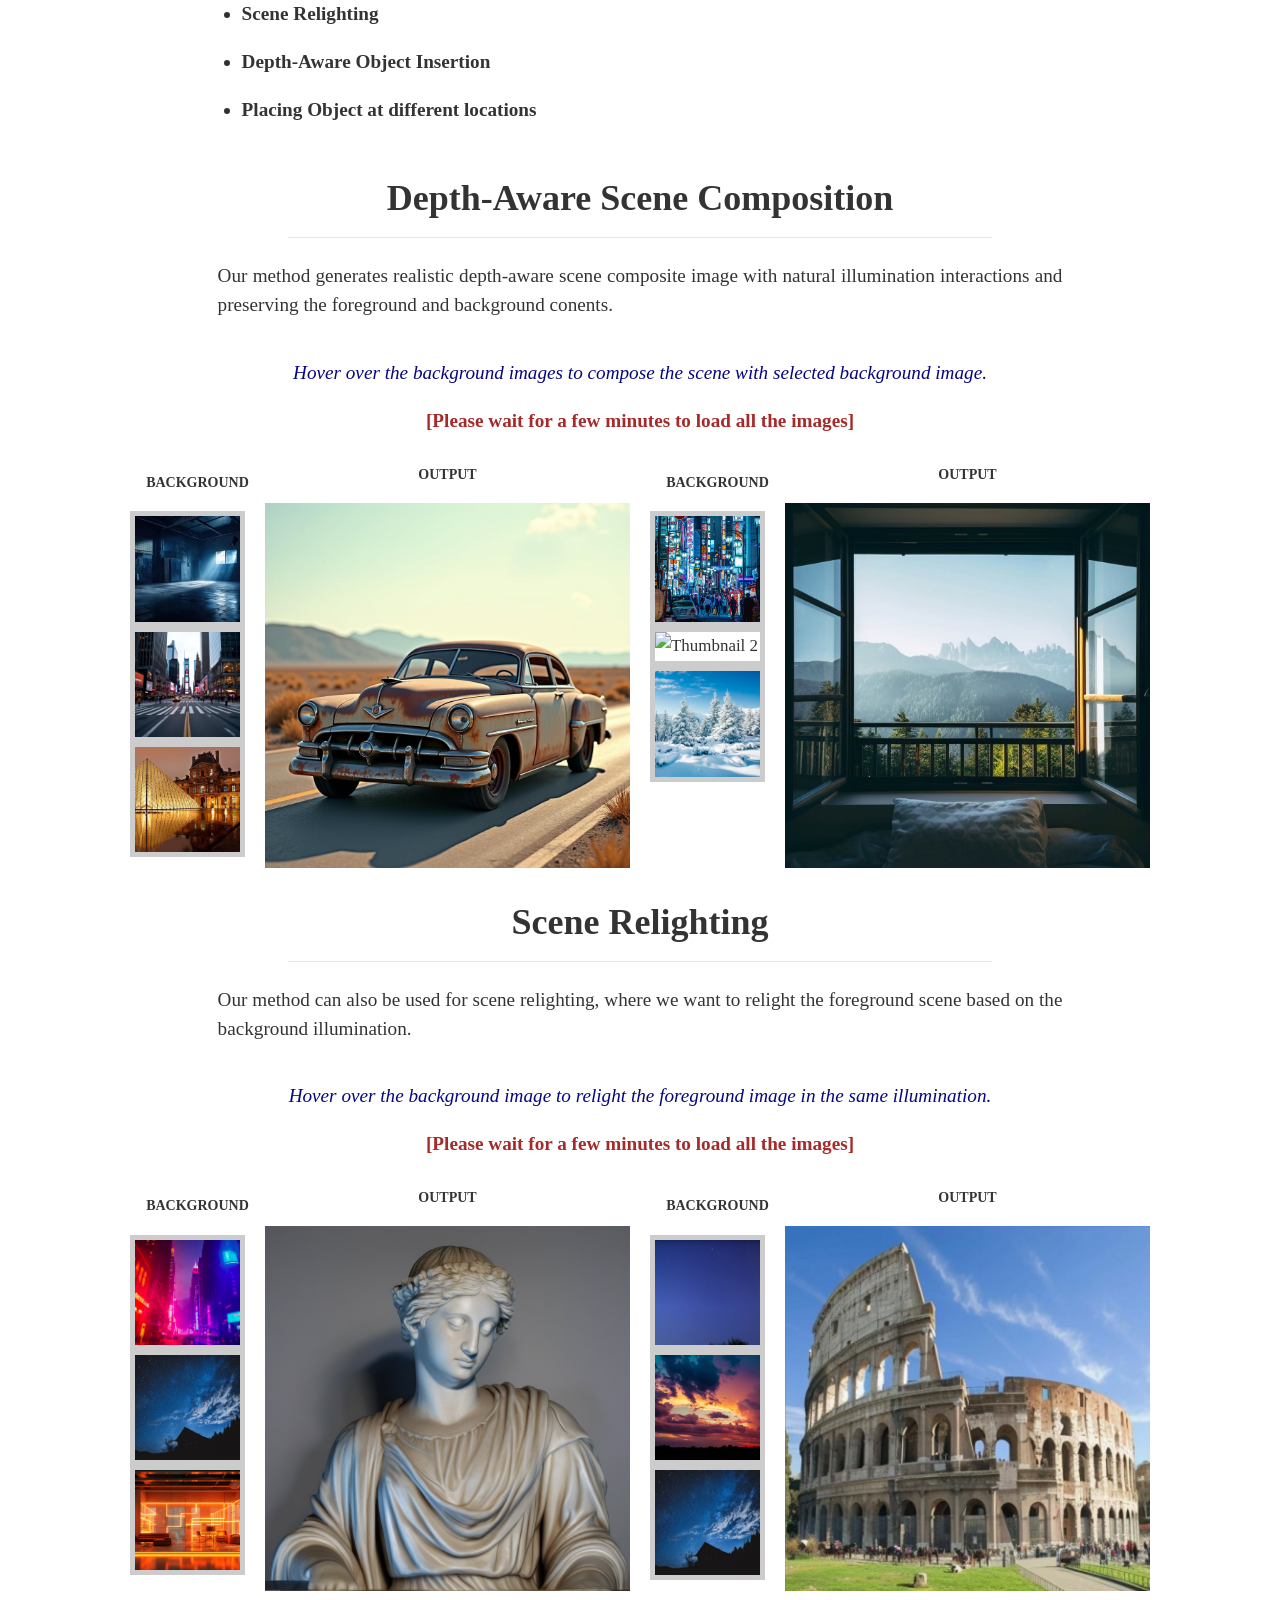
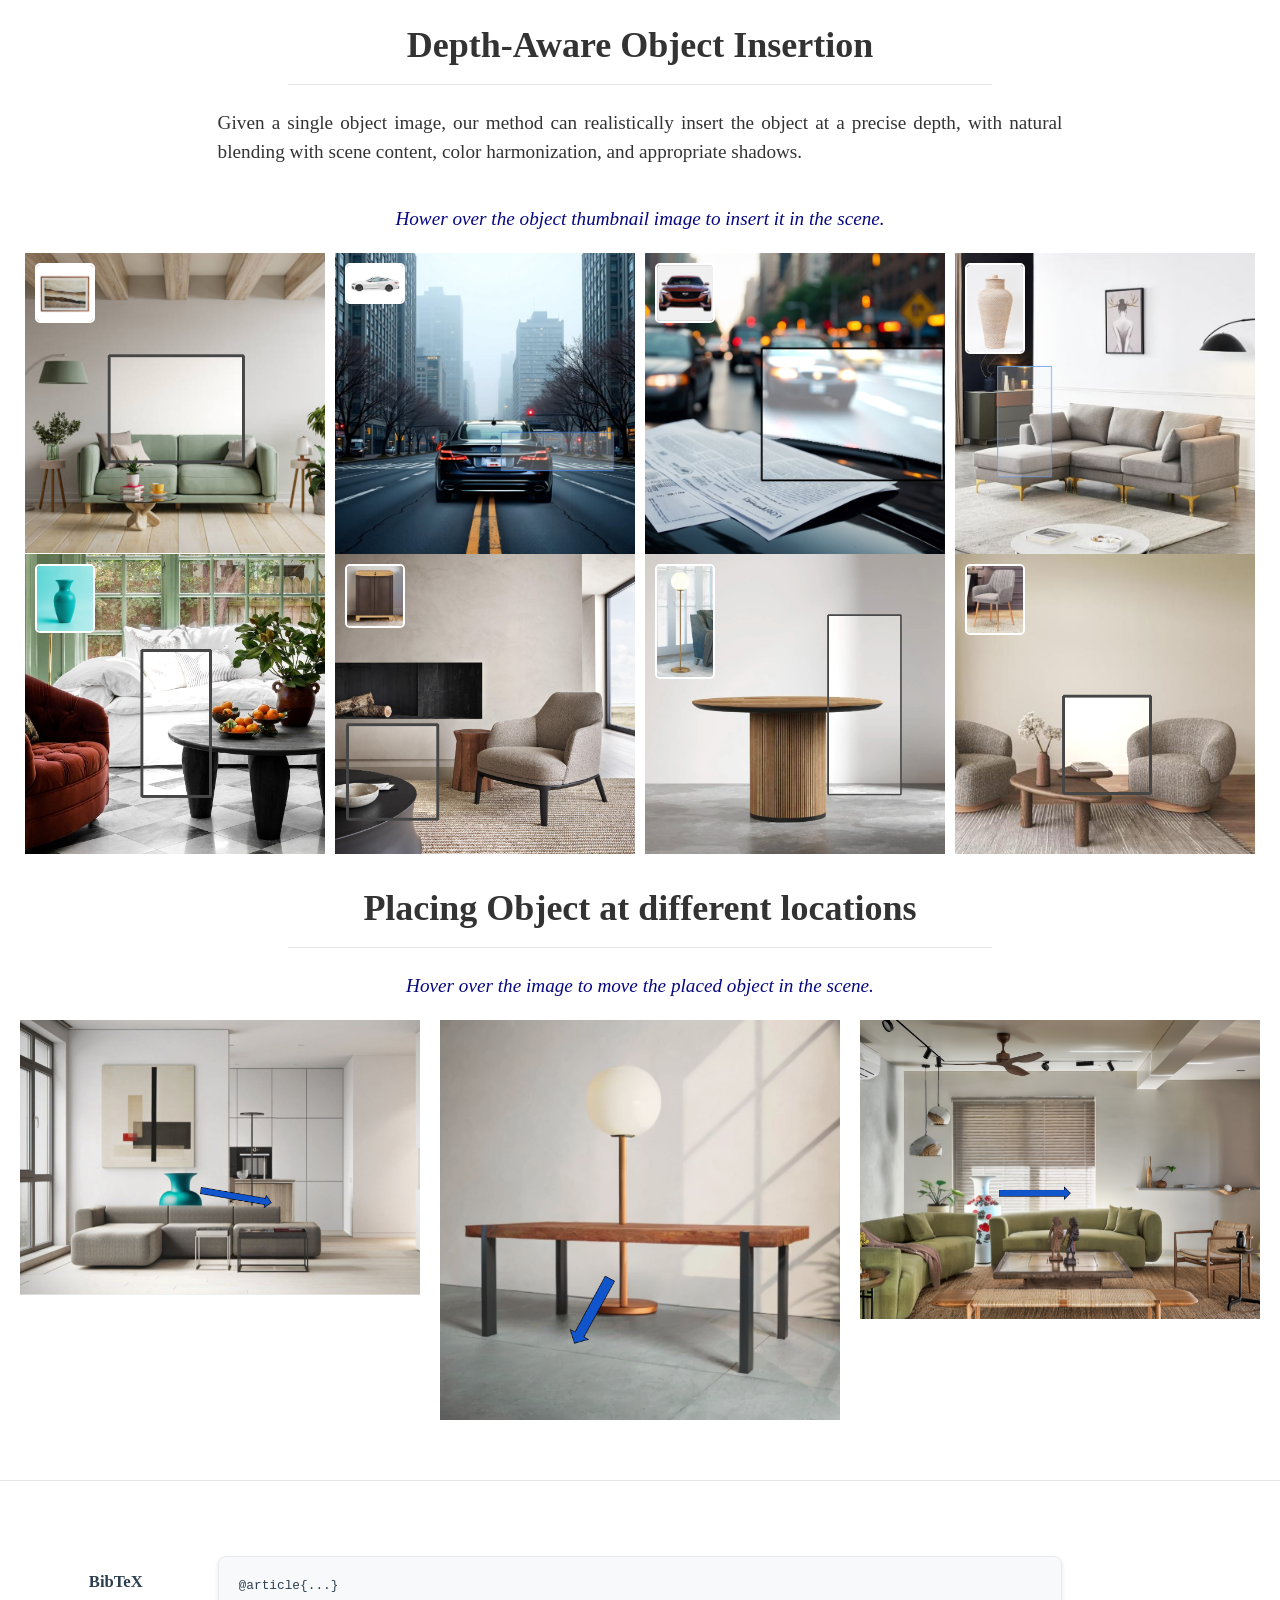
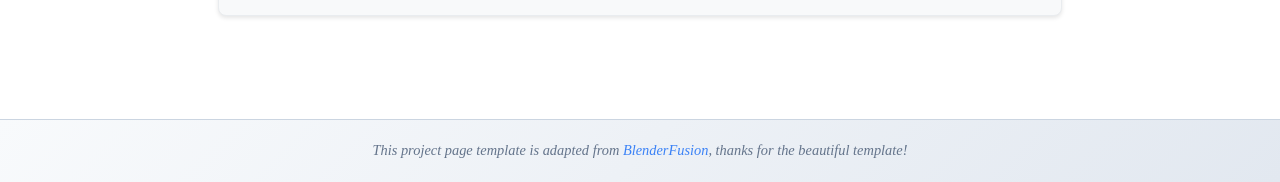
==== commit fc933279: "added new template" ====
--- a/index.html
+++ b/index.html
@@ -1,686 +1,980 @@
-<html lang="en-GB">
-<head>
-    <meta charset="UTF-8">
-    <meta http-equiv="X-UA-Compatible" content="IE=edge">
-    <meta name="viewport" content="width=device-width, initial-scale=1.0">
-    <title>🎭 DAEdit</title>
-    <meta name="description" content="We've presented Clarity, a minimalist and elegant website template for AI research.">
-    <meta name="referrer" content="no-referrer-when-downgrade">
-    <meta name="robots" content="all">
-    <meta content="en_EN" property="og:locale">
-    <meta content="website" property="og:type">
-    <meta content="https://shikun.io/projects/clarity" property="og:url">
-    <meta content="🎭 DAEdit" property="og:title">
-    <meta content="Website Template for AI Research" property="og:description">
-
-    <meta name="twitter:card" content="summary_large_image">
-    <meta name="twitter:site" content="@your_twitter_id">
-    <meta name="twitter:description" content="Clarity: A Minimalist Website Template for AI Research">
-    <meta name="twitter:image:src" content="assets/figures/clarity.png">
-
-    <link rel="stylesheet" type="text/css" media="all" href="assets/stylesheets/main_free.css" />
-    <link rel="stylesheet" type="text/css" media="all" href="clarity/clarity.css" />
-    <link rel="stylesheet" href="https://cdnjs.cloudflare.com/ajax/libs/highlight.js/9.18.1/styles/foundation.min.css">
-    <link href="assets/fontawesome-free-6.6.0-web/css/all.min.css" rel="stylesheet">
-    <link rel="stylesheet" href="https://cdn.jsdelivr.net/npm/img-comparison-slider@8/dist/styles.css"/>
-    <script defer src="https://cdn.jsdelivr.net/npm/img-comparison-slider@8/dist/index.js"></script>
-    <script type="text/x-mathjax-config">
-        MathJax.Hub.Config({
-            "HTML-CSS": {
-              scale: 95,
-              fonts: ["Gyre-Pagella"],
-              imageFont: null,
-              undefinedFamily: "'Arial Unicode MS', cmbright"
-            },
-            tex2jax: {
-                inlineMath: [ ['$','$'], ["\\(","\\)"] ],
-                processEscapes: true
-              }
-          });
-    </script>
-    <script type="text/javascript"
-    src="https://cdnjs.cloudflare.com/ajax/libs/mathjax/2.7.1/MathJax.js?config=TeX-AMS-MML_HTMLorMML">
-    </script>
-    <script src="https://ajax.googleapis.com/ajax/libs/jquery/3.5.1/jquery.min.js"></script>
-</head>
-
-<body>
-    <!-- Title Page -->
-    <!-- Dark Theme Example: Change the background colour dark and change the following div "blog-title" into "blog-title white". -->
-    <div class="container blog" id="first-content" style="background-color: #E0E4E6;">
-        <!-- If you don't have a project cover: Change "blog-title" into "blog-title no-cover"  -->
-        <div class="blog-title">
-            <div class="blog-intro">
-                <div>
-                    <h1 class="title"> Zero-Shot Depth-Aware Image Editing with Diffusion Models</h1>
-                    <h2 class="title">ICCV 2025</h2>
-                    <p class="author">Rishubh Parihar, Sachidanand VS, R. Venkatesh Babu</p>
-                    <p class="abstract">
-                        In this work, we introduce a generalized zero-shot framework for depth-aware image editing. Our approach enables realistic scene editing, 
-                        such as object insertion at specific depths and blending a scene's foreground with another's background while preserving the identity of the input scene. 
-                        The key idea is to integrate Depth-Guided Layer Decomposition (DeGLaD) in the feature space of diffusion models. Specifically, we propose Feature-Guided Layer Composition (FeatGLaC), 
-                        a layered guidance mechanism on the feature space of denoising UNet model which allows for image editing by progressively steering the 
-                        latents toward the desired edit while maintaining the orignal scene appearance throughout the denoising process. We validate our approach on 
-                        two depth-aware editing tasks: a) object insertion that preserves object and scene identity with seamless blending, and b) depth-based compositing of two real scenes 
-                        with accurate lighting.
-                    </p>
-                   
-                </div> 
-                <div class="info">
-                    <div>
-                        <a href="main_paper.pdf" class="button icon" style="border: 2px solid rgb(237, 223, 223); border-radius: 15px; box-shadow: 0px 0px 10px; background-color: rgba(255, 255, 255, 0.25); margin-bottom: 0;">Paper<i class="fa-solid fa-book-open"></i></a>
-                        <a href="https://github.com/rishubhpar/DAEdit" class="button icon" style="border: 2px solid rgb(237, 223, 223); border-radius: 15px; box-shadow: 0px 0px 10px; background-color: rgba(255, 255, 255, 0.25); margin-bottom: 0;">Code (Coming soon)<i class="fa-solid fa-code"></i></a>
-                    </div>
-                </div>
-            </div>
-
-            <div class="blog-cover">
-                <img class="foreground" src="assets/figures/mdf.png">
-                <img class="background" src="assets/figures/mdf.png">
-            </div>
-        </div>
-    </div>
-
-        <!-- Multiplane imaging for editing vs our proposed image editing method -->
-        <div class="container blog main">
-            <h2 class="text", style="text-align: center;">
-                Motivation
-            </h2>
-            
-            <p class="text", style="text-align: justify;">
-            Depth Guided Layer Decomposition (DeGLaD) is an efficient 2.5D scene representation that allows for depth-aware editing. 
-            However, when directly applied in the pixel space, it struggles to model the accurate foreground and 
-            background scene interactions, particularly in terms of scene lighting, color harmonization, 
-            and shadow generation (as shown below). To address this, our approach leverages the rich image generation
-            priors from pretrained image diffusion models via FeatGLaC. This enables depth-consistent, realistic
-            scene compositions while preserving details in foreground and background regions. 
-            </p>
-        </div>
-        <div class="container blog main gray extra-large">
-            <p class="text" style="text-align: center; color: rgba(4, 4, 127, 0.993); font-style: italic;">
-                Drag the slider to see the comparison with DeGLaD in Image space. 
-            </p>
-            <div class="columns-2">
-                <div class = "slider-wrapper">
-                    <h3 style="text-align: center;"> Scene Compositing </h3>
-                    <img-comparison-slider class="slider-container white">
-                        <figure slot="first" class="before">
-                            <img src="assets/figures/comp/image_mpi_1.png">
-                            <figcaption class="white">Pixel α compsiting</figcaption>
-                        </figure>
-                        <figure slot="second" class="after">
-                            <img src="assets/figures/comp/ours_1.png">
-                            <figcaption class="white">FeatGLaC (Ours)</figcaption>
-                        </figure>
-                    </img-comparison-slider>
-                </div>
-                <div class = "slider-wrapper">
-                    <h3 style="text-align: center;"> Object Insertion </h3>
-                    <img-comparison-slider class="slider-container white">
-                        <figure slot="first" class="before">
-                            <img src="assets/figures/comp/image_mpi_4.png">
-                            <figcaption class="white">Pixel α compsiting</figcaption>
-                        </figure>
-                        <figure slot="second" class="after">
-                            <img src="assets/figures/comp/ours_4.png">
-                            <figcaption class="white">FeatGLaC (Ours)</figcaption>
-                        </figure>
-                    </img-comparison-slider>
-                </div>
-            </div>
-        </div>
-
-
-        <!-- Multiplane imaging for editing vs our proposed image editing method -->
-        <div class="container blog main">
-            <h2 class="text", style="text-align: center;">
-                Approach
-            </h2>
-            
-            <p class="text", style="text-align: justify;">
-            We introduce Feature-Guided Layer Composition (FeatGLaC), a layered representation embedded in the feature space of the 
-            denoising U-Net within diffusion models. These layered feature representation enables precise control over
-            the generated image.  However, directly α compsiting the layers during generation can push the latents outside the original 
-            distribution, resulting in unnatural editing results. To address this, we propose a softer way to edit the diffusion 
-            latents with FeatGLaC which is a guidance mechanism, where the diffusion latents are progressively steered toward the desired edit at each 
-            denoising step. 
-            </p>
-        </div> 
-
-        <div class="container blog main gray">
-            <img src="assets/figures/method-overview.png">
-        </div>
-
-<!-- 
-    <div class="container blog main first" id="blog-main">
-        <h1>
-            Introduction
-        </h1>
-        <p class='text'>
-            Clarity merges designs I've developed over the years for my prior AI research projects. By open-sourcing this template, I hope to benefit the AI and broader science community, by providing a clean and hackable website solution to better present and visualise research. 
-        </p>
-
-        <p class="text">
-            In today's AI research landscape, particularly with the rise of generative AI, it's increasingly beneficial for AI researchers to include interactive blog posts alongside research publications. Additional media materials and online demos, popularised by <a href="https://github.com/gradio-app/awesome-demos">Gradio Demos</a>, can make research more accessible and engaging to a broader audience. While large corporations can easily leverage teams of graphic designers and writers to polish their design and writing, Ph.D. students and independent AI researchers often lack the time and resources to do so. Clarity bridges this gap by offering an aesthetically pleasing, easy-to-navigate template for presenting AI research, simplifying the process of creating visually appealing technical blog posts.
-        </p>
-
-    </div> -->
-
-    <!-- <div class="container blog main gray">
-            <img src="clarity/images/vit.png">
-            <p class="caption">
-                We split an image into fixed-size patches, linearly embed each of them, add position embeddings, and feed the resulting sequence of vectors to a standard Transformer encoder. In order to perform classification, we use the standard approach of adding an extra learnable “classification token” (represented as a gray image patch) to the sequence.  
-            </p>
-        </div>
-    </div>
-
-    <div class="container blog main">
-        <h2 >
-            Container Layouts
-        </h2>
-        <p class="text">
-            In Clarity, I have provided container widths with five options: <code>main</code>, <code>large</code>, <code>extra-large</code>, <code>extra-extra-large</code>, and <code>max</code>. These container layouts are designed to be responsive, automatically adjusting based on the screen size.  The default width is <code>main</code>, which is used for this blog post. Be cautious when using the <code>max</code> option, as it has zero padding. Unless you are certain of the design, it's always recommended to leave some space for visual aesthetic purposes.
-        </p>
-
-        <p class="text">
-        Here is an example I designed, illustrating the architectural details in <a href="https://shikun.io/projects/prismer">Prismer</a> using the <code>extra-large</code> container width.
-        </p>
-    </div>
-
-    <div class="container blog extra-large gray">
-        <img src="clarity/images/prismer.png">
-        <p class="caption">
-            Prismer has two main trainable components: the <b>Experts Resampler</b> that converts variable multi-task signals to a fixed number of outputs, and the <b>Adaptor</b> that enhances the model's expressivity for vision-language reasoning. To ensure that the model takes advantage of the rich domain-specific knowledge encoded in the pre-trained experts, the majority of network weights are frozen during training, as represented by the snowflake icon.
-        </p>
-    </div>
-
-    <div class="container blog main">
-        <h2>
-            Container Colour
-        </h2>
-
-        <p class="text">
-            In both visual diagram examples above, I used the <code>gray</code> option for the container to apply a subtle tint of gray, helping to distinguish it from the main container. This option is ideal for visual diagrams with a transparent background. For visual diagrams with a white background, I included the <code>gray-linear</code> option. This feature adds a tint of gray only to the edges of the container while keeping the center white, maintaining a clean and cohesive appearance while still providing distinct visual separation.  
-        </p>
-
-        <p class="text">
-            Here is an example illustrated in <a href="https://shikun.io/projects/variational-shape-learner">VSL</a> using the <code>gray-linear</code> container colour.
-        </p>
-    </div> -->
-<!-- 
-    <div class="container blog extra-large gray-linear">
-        <p class="caption inline">
-          <b>Inter-Class Shape Morphing</b>  
-        </p>
-        <div class="columns-4">
-            <img src="https://shikun.io/projects/vsl/shape_morph/morph_inter1.gif">
-            <img src="https://shikun.io/projects/vsl/shape_morph/morph_inter2.gif">
-            <img src="https://shikun.io/projects/vsl/shape_morph/morph_inter3.gif">
-            <img src="https://shikun.io/projects/vsl/shape_morph/morph_inter4.gif">
-        </div>
-        <p class="caption inline">
-            <b>Intra-Class Shape Morphing</b>
-        </p>
-        <div class="columns-4">
-            <img src="https://shikun.io/projects/vsl/shape_morph/morph_intra1.gif">
-            <img src="https://shikun.io/projects/vsl/shape_morph/morph_intra2.gif">
-            <img src="https://shikun.io/projects/vsl/shape_morph/morph_intra3.gif">
-            <img src="https://shikun.io/projects/vsl/shape_morph/morph_intra4.gif">
-        </div>
-        <p class="caption">Note that, although these animations have a white background, they beautifully blend within this container. </p>
-    </div> -->
-
-    <div class="container blog main">
-        <h2 style="text-align: center;">
-            Depth-Aware Scene Composition
-        </h2>
-        
-        <p class="text", style="text-align: justify;">
-        Our method generates realistic depth-aware scene composite image with natural illumination interactions and preserving the foreground and background conents.
-        </p>
-    </div>
-
-    <div class="container blog main gray extra-large">
-        
-        <p class="text" style="text-align: center; color: rgba(4, 4, 127, 0.993); font-style: italic;">
-            Hover over the background images to compose the scene with selected background image.
-        </p>
-                
-        <p class="text" style="text-align: center; color: brown; font-weight: bold;">
-            [Please wait for a few minutes to load all the images]
-        </p>
-        
-        <div class="grid2x3-container" id="grid2x3">
-            <!-- Currently using only two grid, as it looks good in high quality--> 
-            <!-- Grid Item 1 -->
-            <!-- <div class="grid2x3-item">
-                <div class="grid2x3-image-container">
-                    <div class="grid2x3-thumbnails-wrapper">
-                        <h4 class="thumbnail-title" style="text-align: center;">Background</h4>
-                        <div class="grid2x3-thumbnails-container">
-                            <img src="assets/figures/sc/ref/2_ref1.png" alt="Thumbnail 1" class="grid2x3-thumbnail"
-                                data-target="grid2x3-large-image-1" data-hover-src="assets/figures/sc/res/2_1.png">
-                            <img src="assets/figures/sc/ref/2_ref3.jpg" alt="Thumbnail 2" class="grid2x3-thumbnail"
-                                data-target="grid2x3-large-image-1" data-hover-src="assets/figures/sc/res/2_3.png">
-                            <img src="assets/figures/sc/ref/2_ref5.jpg" alt="Thumbnail 3" class="grid2x3-thumbnail"
-                                data-target="grid2x3-large-image-1" data-hover-src="assets/figures/sc/res/2_5.png">
-                        </div>
-                    </div>
-                    <div class="grid2x3-large-image-wrapper">
-                        <h4 class="Output" style="text-align: center; margin-top: 10px;">Output</h4> 
-                        <img src="assets/figures/sc/src/2.png" alt="Large Image 1" class="grid2x3-large-image" id="grid2x3-large-image-1">
-                    </div>
-                </div>
-            </div> -->
-            <!-- Repeat Grid Items 2 to 6 -->
-            <!-- Grid Item 2 -->
-            <div class="grid2x3-item">
-                <div class="grid2x3-image-container">
-                    <div class="grid2x3-thumbnails-wrapper">
-                        <h4 class="thumbnail-title" style="text-align: center;">Background</h4>
-                        <div class="grid2x3-thumbnails-container">
-                            <img src="assets/figures/sc/ref/3_ref1.png" alt="Thumbnail 1" class="grid2x3-thumbnail"
-                                data-target="grid2x3-large-image-3" data-hover-src="assets/figures/sc/res/3_1.png">
-                            <img src="assets/figures/sc/ref/3_ref2.jpg" alt="Thumbnail 2" class="grid2x3-thumbnail"
-                                data-target="grid2x3-large-image-3" data-hover-src="assets/figures/sc/res/3_2.jpg">
-                            <img src="assets/figures/sc/ref/3_ref3.jpg" alt="Thumbnail 3" class="grid2x3-thumbnail"
-                                data-target="grid2x3-large-image-3" data-hover-src="assets/figures/sc/res/3_3.png">
-                        </div>
-                    </div>
-                    <div class="grid2x3-large-image-wrapper">
-                        <h4 class="Output" style="text-align: center; margin-top: 10px;">Output</h4> 
-                        <img src="assets/figures/sc/src/3.jpg" alt="Large Image 3" class="grid2x3-large-image" id="grid2x3-large-image-3">
-                    </div>
-                </div>
-            </div>
-
-            <div class="grid2x3-item">
-                <div class="grid2x3-image-container">
-                    <div class="grid2x3-thumbnails-wrapper">
-                        <h4 class="thumbnail-title" style="text-align: center;">Background</h4>
-                        <div class="grid2x3-thumbnails-container">
-                            <img src="assets/figures/sc/ref/t_ref2.png" alt="Thumbnail 1" class="grid2x3-thumbnail"
-                                data-target="grid2x3-large-image-2" data-hover-src="assets/figures/sc/res/t2.png">
-                            <img src="assets/figures/sc/ref/t_ref3.jpg" alt="Thumbnail 2" class="grid2x3-thumbnail"
-                                data-target="grid2x3-large-image-2" data-hover-src="assets/figures/sc/res/t3.png">
-                            <img src="assets/figures/sc/ref/t_ref4.png" alt="Thumbnail 3" class="grid2x3-thumbnail"
-                                data-target="grid2x3-large-image-2" data-hover-src="assets/figures/sc/res/t4.png">
-                        </div>
-                    </div>
-                    <div class="grid2x3-large-image-wrapper">
-                        <h4 class="Output" style="text-align: center; margin-top: 10px;">Output</h4> 
-                        <img src="assets/figures/sc/src/t.jpg" alt="Large Image 2" class="grid2x3-large-image" id="grid2x3-large-image-2">
-                    </div>
-                </div>
-            </div>
-
-        </div>
-    </div>
-
-    <div class="container blog main">
-        <h2 style="text-align: center;">
-            Scene Relighting
-        </h2>
-        
-        <p class="text", style="text-align: justify;">
-            Our method can also be used for scene relighting, where we want to relight the foreground scene based on the background illumination.
-        </p>
-    </div>
-
-    <div class="container blog main gray extra-large">
-        
-        <p class="text" style="text-align: center; color: rgba(4, 4, 127, 0.993); font-style: italic;">
-            Hover over the background image to relight the foreground image in the same illumination.
-        </p>
-
-        <p class="text" style="text-align: center; color: brown; font-weight: bold;">
-            [Please wait for a few minutes to load all the images]
-        </p>
-        
-        <div class="grid1x3-container" id="grid1x3">
-            <!-- Currently using only two grid, as it looks good in high quality--> 
-            <!-- Grid Item 1 -->
-            <!-- <div class="grid2x3-item">
-                <div class="grid2x3-image-container">
-                    <div class="grid2x3-thumbnails-wrapper">
-                        <h4 class="thumbnail-title" style="text-align: center;">Background</h4>
-                        <div class="grid2x3-thumbnails-container">
-                            <img src="assets/figures/sc/ref/2_ref1.png" alt="Thumbnail 1" class="grid2x3-thumbnail"
-                                data-target="grid2x3-large-image-1" data-hover-src="assets/figures/sc/res/2_1.png">
-                            <img src="assets/figures/sc/ref/2_ref3.jpg" alt="Thumbnail 2" class="grid2x3-thumbnail"
-                                data-target="grid2x3-large-image-1" data-hover-src="assets/figures/sc/res/2_3.png">
-                            <img src="assets/figures/sc/ref/2_ref5.jpg" alt="Thumbnail 3" class="grid2x3-thumbnail"
-                                data-target="grid2x3-large-image-1" data-hover-src="assets/figures/sc/res/2_5.png">
-                        </div>
-                    </div>
-                    <div class="grid2x3-large-image-wrapper">
-                        <h4 class="Output" style="text-align: center; margin-top: 10px;">Output</h4> 
-                        <img src="assets/figures/sc/src/2.png" alt="Large Image 1" class="grid2x3-large-image" id="grid2x3-large-image-1">
-                    </div>
-                </div>
-            </div> -->
-            <!-- Repeat Grid Items 2 to 6 -->
-            <!-- Grid Item 2 -->
-            <div class="grid1x3-item">
-                <div class="grid1x3-image-container">
-                    <div class="grid1x3-thumbnails-wrapper">
-                        <h4 class="thumbnail-title" style="text-align: center;">Background</h4>
-                        <div class="grid1x3-thumbnails-container">
-                            <img src="assets/figures/sr/ref/2_ref4.png" alt="Thumbnail 1" class="grid1x3-thumbnail"
-                                data-target="grid1x3-large-image-2" data-hover-src="assets/figures/sr/res/3_4.png">
-                            <img src="assets/figures/sr/ref/2_ref3.jpg" alt="Thumbnail 2" class="grid1x3-thumbnail"
-                                data-target="grid1x3-large-image-2" data-hover-src="assets/figures/sr/res/3_2.png">
-                            <img src="assets/figures/sr/ref/9_ref4.jpg" alt="Thumbnail 3" class="grid1x3-thumbnail"
-                                data-target="grid1x3-large-image-2" data-hover-src="assets/figures/sr/res/3_3.png">
-                        </div>
-                    </div>
-                    <div class="grid1x3-large-image-wrapper">
-                        <h4 class="Output" style="text-align: center; margin-top: 10px;">Output</h4> 
-                        <img src="assets/figures/sr/src/3.png" alt="Large Image 2" class="grid1x3-large-image" id="grid1x3-large-image-2">
-                    </div>
-                </div>
-            </div>
-            <div class="grid1x3-item">
-                <div class="grid1x3-image-container">
-                    <div class="grid1x3-thumbnails-wrapper">
-                        <h4 class="thumbnail-title" style="text-align: center;">Background</h4>
-                        <div class="grid1x3-thumbnails-container">
-                            <img src="assets/figures/sr/ref/2_ref1.png" alt="Thumbnail 1" class="grid1x3-thumbnail"
-                                data-target="grid1x3-large-image-3" data-hover-src="assets/figures/sr/res/2_1.png">
-                            <img src="assets/figures/sr/ref/2_ref2.jpg" alt="Thumbnail 2" class="grid1x3-thumbnail"
-                                data-target="grid1x3-large-image-3" data-hover-src="assets/figures/sr/res/2_2.png">
-                            <img src="assets/figures/sr/ref/2_ref3.jpg" alt="Thumbnail 3" class="grid1x3-thumbnail"
-                                data-target="grid1x3-large-image-3" data-hover-src="assets/figures/sr/res/2_3.png">
-                        </div>
-                    </div>
-                    <div class="grid1x3-large-image-wrapper">
-                        <h4 class="Output" style="text-align: center; margin-top: 10px;">Output</h4> 
-                        <img src="assets/figures/sr/src/2.png" alt="Large Image 3" class="grid1x3-large-image" id="grid1x3-large-image-3">
-                    </div>
-                </div>
-            </div>
-
-        </div>
-    </div>
-
-    <div class="container blog main">
-        <h2 style="text-align: center;">
-            Depth-Aware Object Insertion 
-        </h2>
-        <p class="text", style="text-align: justify;">
-            Given a single object image, our method can realistically insert the object at a precise depth, with natural blending with scene content, color harmonization, and appropriate shadows. 
-        </p>
-    </div>  
-
-        
-    <div class="container blog main gray extra-large">
-        <p class="text" style="text-align: center; color: rgba(4, 4, 127, 0.993); font-style: italic;">
-            Hower over the object thumbnail image to insert it in the scene. 
-        </p>
-        <div class="columns-4">
-            <!-- Grid Item 1 -->
-            <div class="grid-item">
-                <div class="image-wrapper">
-                    <img src="assets/figures/ob/src/4_src.png" alt="Main Image 1" class="main-image" id="large-image-1">
-                    <div class="overlay-container">
-                        <img src="assets/figures/ob/ref/4_ref.png" alt="Small Image 1" class="small-image"
-                             data-target="large-image-1" data-hover-src="assets/figures/ob/res/4_res.png">
-                    </div>
-                </div>
-            </div>
-            <!-- Grid Item 2 -->
-            <div class="grid-item">
-                <div class="image-wrapper">
-                    <img src="assets/figures/ob/src/1_src.png" alt="Main Image 2" class="main-image" id="large-image-2">
-                    <div class="overlay-container">
-                        <img src="assets/figures/ob/ref/1_ref.png" alt="Small Image 2" class="small-image"
-                             data-target="large-image-2" data-hover-src="assets/figures/ob/res/1_res.png">
-                    </div>
-                </div>
-            </div>
-            <!-- Grid Item 3 -->
-            <div class="grid-item">
-                <div class="image-wrapper">
-                    <img src="assets/figures/ob/src/3_src.png" alt="Main Image 3" class="main-image" id="large-image-3">
-                    <div class="overlay-container">
-                        <img src="assets/figures/ob/ref/3_ref.png" alt="Small Image 3" class="small-image"
-                             data-target="large-image-3" data-hover-src="assets/figures/ob/res/3_res.png">
-                    </div>
-                </div>
-            </div>
-            <!-- Grid Item 4 -->
-            <div class="grid-item">
-                <div class="image-wrapper">
-                    <img src="assets/figures/ob/src/2_src.png" alt="Main Image 4" class="main-image" id="large-image-4">
-                    <div class="overlay-container">
-                        <img src="assets/figures/ob/ref/2_ref.png" alt="Small Image 4" class="small-image"
-                             data-target="large-image-4" data-hover-src="assets/figures/ob/res/2_res.png">
-                    </div>
-                </div>
-            </div>
-            <!-- Repeat for additional grid items -->
-        </div>
-
-        <div class="columns-4">
-            <!-- Grid Item 1 -->
-            <div class="grid-item">
-                <div class="image-wrapper">
-                    <img src="assets/figures/ob/src/5_src.png" alt="Main Image 5" class="main-image" id="large-image-5">
-                    <div class="overlay-container">
-                        <img src="assets/figures/ob/ref/5_ref.png" alt="Small Image 5" class="small-image"
-                             data-target="large-image-5" data-hover-src="assets/figures/ob/res/5_res.png">
-                    </div>
-                </div>
-            </div>
-            <!-- Grid Item 2 -->
-            <div class="grid-item">
-                <div class="image-wrapper">
-                    <img src="assets/figures/ob/src/6_src.png" alt="Main Image 6" class="main-image" id="large-image-6">
-                    <div class="overlay-container">
-                        <img src="assets/figures/ob/ref/6_ref.png" alt="Small Image 6" class="small-image"
-                             data-target="large-image-6" data-hover-src="assets/figures/ob/res/6_res.png">
-                    </div>
-                </div>
-            </div>
-            <!-- Grid Item 3 -->
-            <div class="grid-item">
-                <div class="image-wrapper">
-                    <img src="assets/figures/ob/src/9_src.png" alt="Main Image 7" class="main-image" id="large-image-7">
-                    <div class="overlay-container">
-                        <img src="assets/figures/ob/ref/9_ref.png" alt="Small Image 7" class="small-image"
-                             data-target="large-image-7" data-hover-src="assets/figures/ob/res/9_res.png">
-                    </div>
-                </div>
-            </div>
-            <!-- Grid Item 4 -->
-            <div class="grid-item">
-                <div class="image-wrapper">
-                    <img src="assets/figures/ob/src/8_src.png" alt="Main Image 8" class="main-image" id="large-image-8">
-                    <div class="overlay-container">
-                        <img src="assets/figures/ob/ref/8_ref.png" alt="Small Image 8" class="small-image"
-                             data-target="large-image-8" data-hover-src="assets/figures/ob/res/8_res.png">
-                    </div>
-                </div>
-            </div>
-            <!-- Repeat for additional grid items -->
-        </div>
-    </div>
-    
-    <!-- For object moving -->
-    <div class="container blog main gray extra-large">
-        <h2 style="text-align: center;">
-            Placing Object at different locations
-        </h2>
-        <p class="text" style="text-align: center; color: rgba(4, 4, 127, 0.993); font-style: italic;">
-            Hover over the image to move the placed object in the scene. 
-        </p>
-        <div class="grid1x3-container_new" id="new-grid1x3">
-            <!-- Grid Item 1 -->
-            <div class="grid1x3-item">
-                <div class="grid1x3-image-container">
-                    <img src="assets/figures/obm/src/1_src.png" 
-                         alt="Main Image 1" 
-                         class="hover-image" 
-                         data-hover-src="assets/figures/obm/res/1_res.png">
-                </div>
-            </div>
-            <!-- Grid Item 2 -->
-            <div class="grid1x3-item">
-                <div class="grid1x3-image-container">
-                    <img src="assets/figures/obm/src/7_src.png" 
-                         alt="Main Image 2" 
-                         class="hover-image" 
-                         data-hover-src="assets/figures/obm/res/7_res.png">
-                </div>
-            </div>
-            <!-- Grid Item 3 -->
-            <div class="grid1x3-item">
-                <div class="grid1x3-image-container">
-                    <img src="assets/figures/obm/src/3_src.png" 
-                         alt="Main Image 3" 
-                         class="hover-image" 
-                         data-hover-src="assets/figures/obm/res/3_res.png">
-                </div>
-            </div>
-        </div>
-    </div>
-    
-    <!-- Footer Page -->
-    <footer>
-        <div class="container">
-            <p>
-                This website is built on the <a href="https://shikun.io/projects/clarity">Clarity Template</a>, designed by <a href="https://shikun.io/">Shikun Liu</a>.
-            </p>
-        </div>    
-    </footer>
-    
-
-    <script src="https://cdnjs.cloudflare.com/ajax/libs/highlight.js/9.18.1/highlight.min.js"></script>
-    <script>hljs.initHighlightingOnLoad();</script>
-    <script src="clarity/clarity.js"></script>    
-    <script src="assets/scripts/main.js"></script>    
-
-    <script>
-        // JavaScript to handle hover interaction for small images
-        document.querySelectorAll('.small-image').forEach(smallImage => {
-            let originalSrc; // Variable to store the original src
-        
-            smallImage.addEventListener('mouseenter', () => {
-                // Get the target large image ID and hover source
-                const targetId = smallImage.getAttribute('data-target');
-                const hoverSrc = smallImage.getAttribute('data-hover-src');
-        
-                // Change the large image's source
-                const largeImage = document.getElementById(targetId);
-                if (largeImage) {
-                    originalSrc = largeImage.src; // Save the original src
-                    largeImage.src = hoverSrc;
-                }
-            });
-        
-            smallImage.addEventListener('mouseleave', () => {
-                // Restore the original source of the large image
-                const targetId = smallImage.getAttribute('data-target');
-                const largeImage = document.getElementById(targetId);
-                if (largeImage && originalSrc) {
-                    largeImage.src = originalSrc;
-                }
-            });
-        });
-        </script>
-    
-    
-    <script>
-        // JavaScript to handle hover interaction for small images in the 2x3 grid
-        document.addEventListener('DOMContentLoaded', () => {
-            // Scope the selection to the 2x3 grid container
-            const grid2x3Container = document.getElementById('grid2x3');
-            if (grid2x3Container) {
-                grid2x3Container.querySelectorAll('.grid2x3-thumbnail').forEach(thumbnail => {
-                    thumbnail.addEventListener('mouseenter', () => {
-                        const targetId = thumbnail.getAttribute('data-target');
-                        const hoverSrc = thumbnail.getAttribute('data-hover-src');
-                        const largeImage = grid2x3Container.querySelector(`#${targetId}`);
-            
-                        if (largeImage) {
-                            // Save the original src if not already saved
-                            if (!largeImage.hasAttribute('data-original-src')) {
-                                largeImage.setAttribute('data-original-src', largeImage.src);
-                            }
-                            largeImage.src = hoverSrc;
-                        }
-                    });
-            
-                    thumbnail.addEventListener('mouseleave', () => {
-                        const targetId = thumbnail.getAttribute('data-target');
-                        const largeImage = grid2x3Container.querySelector(`#${targetId}`);
-            
-                        if (largeImage && largeImage.hasAttribute('data-original-src')) {
-                            largeImage.src = largeImage.getAttribute('data-original-src');
-                            largeImage.removeAttribute('data-original-src'); // Clean up
-                        }
-                    });
-                });
-            }
-        });
-        </script>
-
-<script>
-    // JavaScript to handle hover interaction for small images in the 1x3 grid ( for scene relighting)
-    document.addEventListener('DOMContentLoaded', () => {
-        // Scope the selection to the 1x3 grid container
-        const grid2x3Container = document.getElementById('grid1x3');
-        if (grid2x3Container) {
-            grid2x3Container.querySelectorAll('.grid1x3-thumbnail').forEach(thumbnail => {
-                thumbnail.addEventListener('mouseenter', () => {
-                    const targetId = thumbnail.getAttribute('data-target');
-                    const hoverSrc = thumbnail.getAttribute('data-hover-src');
-                    const largeImage = grid2x3Container.querySelector(`#${targetId}`);
-        
-                    if (largeImage) {
-                        // Save the original src if not already saved
-                        if (!largeImage.hasAttribute('data-original-src')) {
-                            largeImage.setAttribute('data-original-src', largeImage.src);
-                        }
-                        largeImage.src = hoverSrc;
-                    }
-                });
-        
-                thumbnail.addEventListener('mouseleave', () => {
-                    const targetId = thumbnail.getAttribute('data-target');
-                    const largeImage = grid2x3Container.querySelector(`#${targetId}`);
-        
-                    if (largeImage && largeImage.hasAttribute('data-original-src')) {
-                        largeImage.src = largeImage.getAttribute('data-original-src');
-                        largeImage.removeAttribute('data-original-src'); // Clean up
-                    }
-                });
-            });
-        }
-    });
-    </script>
-
-    <script>
-        // JavaScript to handle hover interaction for large images
-        document.querySelectorAll('.hover-image').forEach(image => {
-            let originalSrc; // Variable to store the original src
-
-            image.addEventListener('mouseenter', () => {
-                originalSrc = image.src; // Save the original src
-                const hoverSrc = image.getAttribute('data-hover-src');
-                if (hoverSrc) {
-                    image.src = hoverSrc; // Change to hover src
-                }
-            });
-
-            image.addEventListener('mouseleave', () => {
-                if (originalSrc) {
-                    image.src = originalSrc; // Restore the original src
-                }
-            });
-        });
-    </script>
-
-
-    </html>
-</body> 
+<!doctype html>
+<html lang="en">
+<head>
+	<meta http-equiv="Content-Type" content="text/html; charset=UTF-8"/>
+    <title>Zero-Shot Depth-Aware Image Editing with Diffusion Models</title>
+    <link rel="icon" type="image/x-icon" href="static/img/icons/buffer.svg">
+    <meta name="viewport" content="width=device-width, initial-scale=1">
+    <meta property="og:title" content="Zero-Shot Depth-Aware Image Editing with Diffusion Models" />
+    <meta property="og:description" content="A 3D-grounded visual editing framework providing precise control and composition of various visual elements, including objects, camera, and background." />
+    <meta property="og:type" content="website" />
+    <meta property="og:url" content="https://jcchen.me/blenderfusion_page_dev/" />
+    <meta property="og:image" content="blenderfusion_page_dev/static/img/preview.png" />
+    <meta property="og:image:type" content="image/png" />
+    <meta name="twitter:card" content="summary_large_image" />
+    <meta name="twitter:title" content="Zero-Shot Depth-Aware Image Editing with Diffusion Models" />
+    <meta name="twitter:description" content="A 3D-grounded visual editing framework providing precise control and composition of various visual elements, including objects, camera, and background." />
+    <meta name="twitter:url" content="https://jcchen.me/blenderfusion_page_dev/" />
+    <meta name="twitter:image" content="blenderfusion_page_dev/static/img/preview.png" />
+    <script src="static/js/distill_template.v2.js"></script>
+    <!-- Removed polyfill.io (unreliable service, ES6 widely supported) -->
+    <script id="MathJax-script" async src="npm/mathjax-3/es5/tex-mml-chtml.js"></script>
+    <script src="d3.v5.min.js"></script>
+    <script src="d3-collection.v1.min.js"></script>
+    <script src="nstrayer/slid3r/master/dist/slid3r.js"></script>
+    <script defer="" src="static/js/hider.js"></script>
+    <script src="static/js/image_interact.js"></script>
+    <script src="static/js/switch_videos.js"></script>
+    <!-- <link rel="stylesheet" href="static/css/bulma.min.css"> -->
+    <!-- Removed bulma-carousel (not used) -->
+    <!-- Removed bulma-slider (deprecation warnings) -->
+    <link rel="stylesheet" href="static/css/style.css">
+    <link rel="stylesheet" href="static/css/fontawesome.all.min.css">
+    <link rel="stylesheet" href="gh/jpswalsh/academicons-1/css/academicons.min.css">
+    <link rel="stylesheet" href="npm/katex-0.10.2/dist/katex.min.css" >
+    <script defer src="npm/katex-0.10.2/dist/katex.min.js" ></script>
+    <script defer src="npm/katex-0.10.2/dist/contrib/auto-render.min.js" onload="renderMathInElement(document.body);"></script>
+    <script defer src="static/js/fontawesome.all.min.js"></script>
+    <!-- medium zoom https://github.com/francoischalifour/medium-zoom -->
+    <script src="npm/jquery-3.7.1/dist/jquery.min.js"></script>  <!-- jquery -->
+    <script defer src="static/js/medium-zoom.min.js"></script>
+    <script defer src="static/js/zoom.js"></script>
+    <!-- Removed bulma-carousel and bulma-slider scripts (not used) -->
+    <script src="static/js/index.js"></script>
+
+    <script type="module" src="https://unpkg.com/img-comparison-slider@7.0.0/dist/index.js"></script>
+
+
+    <link rel="stylesheet" type="text/css" media="all" href="clarity/clarity.css" />
+</head>
+<body>
+    <div class="header-wrapper">
+        <div class="header-container" id="header-container">
+            <div class="header-content">
+                <h1 style="margin-top: 0px">Zero-Shot Depth-Aware Image Editing with Diffusion Models</h1>
+                <!-- <h2>3D-Grounded Visual Editing and Generative Compositing </h2> -->
+                <!-- <p style="color: #FFF7D4">
+                    A <strong style="color: #ffe099">3D-grounded
+                    visual compositing framework</strong>, providing precise control and composition of various visual elements, including objects, camera, and background. 
+                    BlenderFusion employs a <strong style="color: #ffe099">layering-editing-compositing</strong> process:
+                </p> -->
+
+                <p style="color: #FFF7D4">
+                    Our method enables <strong style="color: #ffe099">precise depth control</strong>  over object placement and scene composition in a image. 
+                    It introduces a <strong style="color: #ffe099">zero-shot compositing strategy</strong> that fuses depth based layers using internal features of pretrained diffusion models, producing realistic results without the need for post-processing. 
+                    We demonstrate high-quality edits in <em>scene compositing</em> and <em>object insertion</em>, achieving accurate depth ordering and visual consistency.
+                </p>
+                <div class="icon-container">
+                    <div class="icon-item">
+                        <img src="static/img/icons/buffer.svg">
+                        <div>
+                            <strong>Depth-Guided Layer Decomposition</strong>: A novel layering method to decompose a given image into editable layers using its depth map and a user-specified depth value.
+                        </div>
+                    </div>
+                    <div class="icon-item">
+                        <img src="static/img/icons/compose.svg">
+                        <div>
+                            <strong>Feature-Guided Layer Compositing</strong>: A zero-shot method that leverages pretrained diffusion models to progressively blend multiple layers with feature guidance, ensuring photorealistic lighting and color harmonization.
+                        </div>
+                    </div>
+                    <div class="icon-item">
+                        <img src="static/img/icons/edit.svg">
+                        <div>
+                            <strong>Depth-Aware Editing Applications</strong>: Demonstrates the effectiveness of depth-based layering in novel editing tasks such as object insertion and scene compositing at a user-specified depth.
+                        </div>
+                    </div>
+                </div>
+                <br>
+                <div class="button-container">
+                    <!-- replace pdf -->
+                    <a href="pdf/main_paper.pdf" class="button paper-link" target="_blank">
+                        <span class="icon is-small">
+                            <i class="fas fa-file-pdf"></i>
+                        </span>
+                        <span>PDF</span>
+                    </a>
+
+                    <!-- replace arxiv -->
+                    <!-- <a href="https://arxiv.org/abs/2506.17450" class="button paper-link" target="_blank">
+                        <span class="icon is-small">
+                            <i class="ai ai-arxiv"></i>
+                        </span>
+                        arXiv
+                    </a> -->
+
+                    <a href="https://github.com/your-username/your-repo" class="button paper-link" target="_blank">
+                        <span class="icon is-small">
+                            <i class="fab fa-github"></i> <!-- Font Awesome GitHub icon -->
+                        </span>
+                        Code
+                    </a>
+
+                </div>
+            </div>
+            <div class="header-image">
+                <img src="static/img/mdf.png" alt="Teaser Image" class="teaser-image">
+            </div>
+        </div>
+    </div>
+<d-article>
+    <d-contents>
+        <nav>
+            <h4>Contents</h4>
+            <div class="nav-section"><a href="#abstract">Abstract</a></div>
+            <div class="nav-section"><a href="#motivation">Motivation</a></div>
+            <div class="nav-section"><a href="#method-overview">Method Overview</a></div>
+            <ul class="nav-subsections">
+                <li><a href="#layering">Step 1: Depth-Guided Layer Decomposition</a></li>
+                <li><a href="#editing">Step 2: Feature-Guided Layer Composition</a></li>
+            </ul>
+            <div class="nav-section"><a href="#results">Results Demos</a></div>
+            <ul class="nav-subsections">
+                <li><a href="#scene-composition">Scene Composition</a></li>
+                <li><a href="#scene-relighting">Scene Relighting</a></li>
+                <li><a href="#object-insertion">Depth aware object Insertion</a></li>
+                <li><a href="#object-movement">Moving Object in a scene</a></li>
+            </ul>
+        </nav>
+    </d-contents>
+    <div class="byline">
+        <div class="byline-container">
+            <p class="authors">
+                <a href="https://rishubhpar.github.io/" class="author-link" target="_blank">Rishubh Parihar<sup>1,†</sup></a> &emsp;
+                <a href="https://scholar.google.com/citations?user=Hup_9BkAAAAJ&hl=en" class="author-link" target="_blank">Sachidanand VS<sup>1</sup></a> &emsp;
+                <a href="https://cds.iisc.ac.in/faculty/venky/" class="author-link" target="_blank">Venkatesh Babu R<sup>1</sup></a> &emsp;
+            </p>
+            <div class="affiliations">
+                <p>
+                    <span class="affiliation-link"><sup>1</sup>Indian Institute of Science</span>
+                </p>
+            </div>
+            <p class="author-notes" style="text-align: center;">
+                <span class="author-note"><sup>†</sup>Corresponding authors</span>
+            </p>
+        </div>
+    </div>
+    <!-- TL;DR Section -->
+    <div class="tldr-section">
+        <div class="tldr-container">
+            <div class="tldr-content">
+                <video 
+                    controls 
+                    autoplay 
+                    muted 
+                    loop 
+                    playsinline 
+                    webkit-playsinline 
+                    preload="metadata" 
+                    class="demo-video"
+                >
+                    <source src="static/video/slides.mp4" type="video/mp4">
+                    <!-- <source src="static/video/demo.webm" type="video/webm"> -->
+                    Your browser does not support the video tag.
+                </video>
+                <div class="video-caption">
+                    <strong>TL;DR:</strong> We present a zero-shot framework for realistic, depth-aware image editing using a novel feature-guidance technique (FeatGLaC) that enables seamless object insertion and depth-based scene compositing while preserving scene identity.
+                </div>
+            </div>
+        </div>
+    </div>
+    
+
+    <h2 id="method-overview" class="text">Abstract </h2>
+    <div id="abstract"></div>
+    <p class="text">
+        In this work, we introduce a generalized zero-shot framework for depth-aware image editing. Our approach enables realistic scene editing, 
+        such as object insertion at specific depths and blending a scene's foreground with another's background while preserving the identity of the input scene. 
+        The key idea is to integrate Depth-Guided Layer Decomposition (DeGLaD) in the feature space of diffusion models. Specifically, we propose Feature-Guided Layer Composition (FeatGLaC), 
+        a layered guidance mechanism on the feature space of denoising UNet model which allows for image editing by progressively steering the 
+        latents toward the desired edit while maintaining the orignal scene appearance throughout the denoising process. We validate our approach on 
+        two depth-aware editing tasks:
+    </p>
+    <ul class="text" style="margin-top: 0em;">
+        <li><strong>Depth aware object Insertion</strong>: object insertion that preserves object and scene identity with seamless blending.</li>
+        <li><strong>Scene Composition</strong>: Depth-based compositing of two real scenes with accurate lighting.</li>
+    </ul>
+    </div>
+
+
+    <h2 id="method-overview" class="text">Motivation </h2>
+    <div id="motivation">
+    <p class="text">
+        Depth Guided Layer Decomposition (DeGLaD) is an efficient 2.5D scene representation that allows for depth-aware editing. 
+        However, when directly applied in the pixel space, it struggles to model the accurate foreground and 
+        background scene interactions, particularly in terms of scene lighting, color harmonization, 
+        and shadow generation (as shown below). To address this, our approach leverages the rich image generation
+        priors from pretrained image diffusion models via FeatGLaC. This enables depth-consistent, realistic
+        scene compositions while preserving details in foreground and background regions. 
+    </p>
+
+    </div>
+
+    <!-- Slider Section -->
+    <!-- <script type="module" src="https://cdn.jsdelivr.net/npm/@img-comparison-slider/component@7.1.0/dist/index.js"></script>
+    <style>
+        .slider-grid {
+            display: grid;
+            grid-template-columns: repeat(auto-fit, minmax(400px, 1fr));
+            gap: 20px;
+            margin: 0 auto;               /* Center horizontally */
+            max-width: 1000px;            /* Set an appropriate max width */
+            padding: 0;                   /* Remove extra horizontal padding */
+            justify-content: center;      /* 🔧 Center grid content */
+        }
+        .slider-item {
+            width: 100%;
+            max-width: 400px;
+        }
+
+        img-comparison-slider {
+            width: 100%;
+            border-radius: 8px;
+        }
+
+        figcaption {
+            position: absolute;
+            bottom: 8px;
+            left: 12px;
+            color: white;
+            font-size: 14px;
+            text-shadow: 0 0 4px black;
+        }
+    </style>
+    <p style="color: indigo; font-style: italic; font-size: 18px; text-align: center;">
+    Drag the slider to see the comparison with DeGLaD in Image space.
+    </p> -->
+
+    
+    <!-- <div class="slider-grid">
+        
+        <div class="slider-item">
+            <h3 style="text-align: center;">Scene Compositing</h3>
+            <img-comparison-slider>
+                <figure slot="first">
+                    <img src="assets/figures/comp/image_mpi_1.png" style="width: 100%">
+                    <figcaption>Pixel α compositing</figcaption>
+                </figure>
+                <figure slot="second">
+                    <img src="assets/figures/comp/ours_1.png" style="width: 100%">
+                    <figcaption>FeatGLaC (Ours)</figcaption>
+                </figure>
+            </img-comparison-slider>
+        </div>
+
+        <div class="slider-item">
+            <h3 style="text-align: center;">Object Insertion</h3>
+            <img-comparison-slider>
+                <figure slot="first">
+                    <img src="assets/figures/comp/image_mpi_4.png" style="width: 100%">
+                    <figcaption>Pixel α compositing</figcaption>
+                </figure>
+                <figure slot="second">
+                    <img src="assets/figures/comp/ours_4.png" style="width: 100%">
+                    <figcaption>FeatGLaC (Ours)</figcaption>
+                </figure>
+            </img-comparison-slider>
+        </div>
+
+    </div> -->
+
+
+    <script>
+    window.MathJax = {
+        tex: {
+        inlineMath: [['$', '$'], ['\\(', '\\)']]
+        }
+    };
+    </script>
+    <script src="https://polyfill.io/v3/polyfill.min.js?features=es6"></script>
+    <script id="MathJax-script" async
+            src="https://cdn.jsdelivr.net/npm/mathjax@3/es5/tex-mml-chtml.js">
+    </script>
+
+    <!-- <p class="text">
+        Despite tremendous progress in image generation and editing, precise visual compositing remains challenging for state-of-the-art models with text interface. Look at the following example with GPT-4o image generation, results are obtained on June 9th, 2025 through the ChatGPT App<d-cite key="openai2024gpt4o-image"></d-cite>.
+    </p>
+    <div class="responsive-image-container">
+        <figure style="margin: 0; background: transparent; border: none; padding: 0;">
+            <img src="static/img/t2i_compositing_example.jpg" alt="T2I Compositing Example" style="width: 100%; height: auto; border-radius: 8px; box-shadow: 0 4px 12px rgba(0, 0, 0, 0.1);">
+        </figure>
+        <figcaption style="text-align: center; margin: 10px 0 0 0; padding: 0; font-style: italic; color: #666; font-size: 0.9em; background: none; border: none; box-shadow: none;">
+            <strong>Challenges in text-based visual compositing:</strong> While advanced text-to-image models excel at semantic-level control, they struggle with geometric-level instructions for precise spatial relationships, object poses, and camera viewpoints—demonstrating the inadequacy of text interfaces for complex visual compositing tasks.
+        </figcaption>
+    </div>
+    <p class="text">
+        While state-of-the-art text-to-image models excel at semantic-level control and can iteratively correct object appearance or shape, they struggle with geometric-level instructions due to limited 3D understanding.
+        Moreover, text interfaces are inherently inadequate for precise geometric control and complex compositing—describing spatial relationships, object geometries or poses, and camera viewpoints through text prompts is often tedious, ambiguous, and imprecise.
+    </p>
+    <p class="text">
+        BlenderFusion addresses these limitation by <strong>combining the best of both worlds</strong>: we decompose visual compositing into <strong>3D-grounded editing</strong> and <strong>generative synthesis</strong>. 
+        Instead of relying solely on text prompts, we leverage graphics engines (Blender) for precise geometric control and flexible manipulation, then employ diffusion models as a generative compositor to synthesize the final photorealistic result.
+        This approach provides flexible and fine-grained control over objects, camera, and background, while harnessing the powerful synthesis capabilities of modern generative models.
+        In the following section, we detail our three steps that mirrors the <strong>layering-editing-compositing</strong> process of traditional visual compositing.
+    </p>
+    </div> -->
+    <h2 id="method-overview" class="text">Method Overview </h2>
+    <h3 id="layering" class="text first-subsection"><img src="static/img/icons/buffer.svg" style="width: 30px; height: 30px; vertical-align: middle; margin-right: 10px;">Step 1: Depth-Guided Layer Decomposition</h3>
+    <p class="text">
+       Scene depth serves as an effective representation to model the underlying scene geometry and enables enhanced control over 3D scene structure. 
+       This motivates us to represent the scene as foreground and background layer based on user given depth. Given an input image,
+       its depth map, and a user-specified depth d, DeGLaD decomposes the image into foreground (depth < d) and background (depth > d) layers
+       based on the scene depth. This decomposition enables precise depth-aware editing via independent editing of each layer,
+    </p>
+     <p>
+        \[
+        \mathbf{M_{\text{fg}}(i,j)} = \mathbb{I} \left( D(i,j) &lt; d \right), \quad
+        \mathbf{M_{\text{bg}}(i,j)} = \mathbb{I} \left( D(i,j) \geq d \right)
+        \]
+    </p>
+    <div class="responsive-image-container">
+        <figure style="margin: 0; background: transparent; border: none; padding: 0;">
+            <img src="static/img/website1.png" alt="Step 1" style="width: 100%; height: auto; border-radius: 8px; box-shadow: 0 4px 12px rgba(0, 0, 0, 0.1);">
+        </figure>
+        <figcaption style="text-align: center; margin: 10px 0 0 0; padding: 0; font-style: italic; color: #666; font-size: 0.9em; background: none; border: none; box-shadow: none;">
+            <strong>Step 1: Depth-Guided Layer Decomposition:</strong> Obtain foreground and background layer based on user given depth.
+        </figcaption>
+    </div>
+    <h3 id="editing" class="text"><img src="static/img/icons/compose.svg" style="width: 30px; height: 30px; vertical-align: middle; margin-right: 10px;">Step 2: Feature guided Layer Composition</h3>
+    <p class="text">
+        We introduce Feature-Guided Layer Composition (FeatGLaC), a layered representation embedded in the feature space of the 
+            denoising U-Net within diffusion models. These layered feature representation enables precise control over
+            the generated image.  However, directly α compsiting the layers during generation can push the latents outside the original 
+            distribution, resulting in unnatural editing results. To address this, we propose a softer way to edit the diffusion 
+            latents with FeatGLaC which is a guidance mechanism, where the diffusion latents are progressively steered toward the desired edit at each 
+            denoising step. 
+    </p>
+    <div class="responsive-image-container">
+        <figure style="margin: 0; background: transparent; border: none; padding: 0;">
+            <img src="static/img/website2.png" alt="Step 2" style="width: 100%; height: auto; border-radius: 8px; box-shadow: 0 4px 12px rgba(0, 0, 0, 0.1);">
+        </figure>
+        <figcaption style="text-align: center; margin: 10px 0 0 0; padding: 0; font-style: italic; color: #666; font-size: 0.9em; background: none; border: none; box-shadow: none;">
+            <strong>Step 2: Feature guided Layer Composition:</strong> Guide the foreground layer based of based on the task specific mask obtained from DeGLaD.
+        </figcaption>
+    </div>
+    
+    <p>
+        <span style="color: blue; font-weight: bold; font-style: italic;">Intuition:</span>
+        <span style="font-style: italic;">
+            We force the foreground layer ($fg$) of $\Psi^{c}_{i,t}$ to be close to the foreground layer of $\Psi_{i,t}^a$
+            and the background layer ($bg$) of $\Psi^{c}_{i,t}$ to be close to the background layer of $\Psi_{i,t}^b$
+            as shown in above Fig. This is implemented by defining $\mathcal{G}$ :
+        </span>
+        </p>
+        \[
+            \sum_i \left\| \mathbf{M^a_{fg}} \cdot (\Psi^{a}_{i,t} - \Psi^{c}_{i,t}) \right\|^2 +  
+            \left\| \mathbf{M^b_{bg}} \cdot (\Psi^{b}_{i,t} - \Psi^{c}_{i,t}) \right\|^2
+        \]
+    </p>
+    <!--  -->
+    <h2 id="results" class="text">Results</h2>
+    <p class="text">
+        We perform 4 depth aware editing using our method, which are all based on the layering-editing-compositing process described above.
+    </p>
+    <ul class="text" style="margin-top: 0em;">
+        <li><strong>Depth-Aware Scene Composition</strong> </li>
+        <li><strong>Scene Relighting</strong></li>
+        <li><strong>Depth-Aware Object Insertion </strong></li>
+        <li><strong>Placing Object at different locations</strong></li>
+    </ul>
+    
+    <div class="container blog main">
+        <h2 id="scene-composition"  style="text-align: center;">
+            Depth-Aware Scene Composition
+        </h2>
+        
+        <p class="text", style="text-align: justify;">
+        Our method generates realistic depth-aware scene composite image with natural illumination interactions and preserving the foreground and background conents.
+        </p>
+    </div>
+
+    
+    <div class="container blog main gray extra-large">
+        
+        <p class="text" style="text-align: center; color: rgba(4, 4, 127, 0.993); font-style: italic;">
+            Hover over the background images to compose the scene with selected background image.
+        </p>
+                
+        <p class="text" style="text-align: center; color: brown; font-weight: bold;">
+            [Please wait for a few minutes to load all the images]
+        </p>
+        
+        <div class="grid2x3-container" id="grid2x3">
+            <!-- Currently using only two grid, as it looks good in high quality--> 
+            <!-- Grid Item 1 -->
+            <!-- <div class="grid2x3-item">
+                <div class="grid2x3-image-container">
+                    <div class="grid2x3-thumbnails-wrapper">
+                        <h4 class="thumbnail-title" style="text-align: center;">Background</h4>
+                        <div class="grid2x3-thumbnails-container">
+                            <img src="assets/figures/sc/ref/2_ref1.png" alt="Thumbnail 1" class="grid2x3-thumbnail"
+                                data-target="grid2x3-large-image-1" data-hover-src="assets/figures/sc/res/2_1.png">
+                            <img src="assets/figures/sc/ref/2_ref3.jpg" alt="Thumbnail 2" class="grid2x3-thumbnail"
+                                data-target="grid2x3-large-image-1" data-hover-src="assets/figures/sc/res/2_3.png">
+                            <img src="assets/figures/sc/ref/2_ref5.jpg" alt="Thumbnail 3" class="grid2x3-thumbnail"
+                                data-target="grid2x3-large-image-1" data-hover-src="assets/figures/sc/res/2_5.png">
+                        </div>
+                    </div>
+                    <div class="grid2x3-large-image-wrapper">
+                        <h4 class="Output" style="text-align: center; margin-top: 10px;">Output</h4> 
+                        <img src="assets/figures/sc/src/2.png" alt="Large Image 1" class="grid2x3-large-image" id="grid2x3-large-image-1">
+                    </div>
+                </div>
+            </div> -->
+            <!-- Repeat Grid Items 2 to 6 -->
+            <!-- Grid Item 2 -->
+            <div class="grid2x3-item">
+                <div class="grid2x3-image-container">
+                    <div class="grid2x3-thumbnails-wrapper">
+                        <h4 class="thumbnail-title" style="text-align: center;">Background</h4>
+                        <div class="grid2x3-thumbnails-container">
+                            <img src="assets/figures/sc/ref/3_ref1.png" alt="Thumbnail 1" class="grid2x3-thumbnail"
+                                data-target="grid2x3-large-image-3" data-hover-src="assets/figures/sc/res/3_1.png">
+                            <img src="assets/figures/sc/ref/3_ref2.jpg" alt="Thumbnail 2" class="grid2x3-thumbnail"
+                                data-target="grid2x3-large-image-3" data-hover-src="assets/figures/sc/res/3_2.jpg">
+                            <img src="assets/figures/sc/ref/3_ref3.jpg" alt="Thumbnail 3" class="grid2x3-thumbnail"
+                                data-target="grid2x3-large-image-3" data-hover-src="assets/figures/sc/res/3_3.png">
+                        </div>
+                    </div>
+                    <div class="grid2x3-large-image-wrapper">
+                        <h4 class="Output" style="text-align: center; margin-top: 10px;">Output</h4> 
+                        <img src="assets/figures/sc/src/3.jpg" alt="Large Image 3" class="grid2x3-large-image" id="grid2x3-large-image-3">
+                    </div>
+                </div>
+            </div>
+
+            <div class="grid2x3-item">
+                <div class="grid2x3-image-container">
+                    <div class="grid2x3-thumbnails-wrapper">
+                        <h4 class="thumbnail-title" style="text-align: center;">Background</h4>
+                        <div class="grid2x3-thumbnails-container">
+                            <img src="assets/figures/sc/ref/t_ref2.png" alt="Thumbnail 1" class="grid2x3-thumbnail"
+                                data-target="grid2x3-large-image-2" data-hover-src="assets/figures/sc/res/t2.png">
+                            <img src="assets/figures/sc/ref/t_ref3.jpg" alt="Thumbnail 2" class="grid2x3-thumbnail"
+                                data-target="grid2x3-large-image-2" data-hover-src="assets/figures/sc/res/t3.png">
+                            <img src="assets/figures/sc/ref/t_ref4.png" alt="Thumbnail 3" class="grid2x3-thumbnail"
+                                data-target="grid2x3-large-image-2" data-hover-src="assets/figures/sc/res/t4.png">
+                        </div>
+                    </div>
+                    <div class="grid2x3-large-image-wrapper">
+                        <h4 class="Output" style="text-align: center; margin-top: 10px;">Output</h4> 
+                        <img src="assets/figures/sc/src/t.jpg" alt="Large Image 2" class="grid2x3-large-image" id="grid2x3-large-image-2">
+                    </div>
+                </div>
+            </div>
+
+        </div>
+    </div>
+
+    <div class="container blog main">
+        <h2 id="scene-relighting" style="text-align: center;">
+            Scene Relighting
+        </h2>
+        
+        <p class="text", style="text-align: justify;">
+            Our method can also be used for scene relighting, where we want to relight the foreground scene based on the background illumination.
+        </p>
+    </div>
+
+    <div class="container blog main gray extra-large">
+        
+        <p class="text" style="text-align: center; color: rgba(4, 4, 127, 0.993); font-style: italic;">
+            Hover over the background image to relight the foreground image in the same illumination.
+        </p>
+
+        <p class="text" style="text-align: center; color: brown; font-weight: bold;">
+            [Please wait for a few minutes to load all the images]
+        </p>
+        
+        <div class="grid1x3-container" id="grid1x3">
+            <!-- Currently using only two grid, as it looks good in high quality--> 
+            <!-- Grid Item 1 -->
+            <!-- <div class="grid2x3-item">
+                <div class="grid2x3-image-container">
+                    <div class="grid2x3-thumbnails-wrapper">
+                        <h4 class="thumbnail-title" style="text-align: center;">Background</h4>
+                        <div class="grid2x3-thumbnails-container">
+                            <img src="assets/figures/sc/ref/2_ref1.png" alt="Thumbnail 1" class="grid2x3-thumbnail"
+                                data-target="grid2x3-large-image-1" data-hover-src="assets/figures/sc/res/2_1.png">
+                            <img src="assets/figures/sc/ref/2_ref3.jpg" alt="Thumbnail 2" class="grid2x3-thumbnail"
+                                data-target="grid2x3-large-image-1" data-hover-src="assets/figures/sc/res/2_3.png">
+                            <img src="assets/figures/sc/ref/2_ref5.jpg" alt="Thumbnail 3" class="grid2x3-thumbnail"
+                                data-target="grid2x3-large-image-1" data-hover-src="assets/figures/sc/res/2_5.png">
+                        </div>
+                    </div>
+                    <div class="grid2x3-large-image-wrapper">
+                        <h4 class="Output" style="text-align: center; margin-top: 10px;">Output</h4> 
+                        <img src="assets/figures/sc/src/2.png" alt="Large Image 1" class="grid2x3-large-image" id="grid2x3-large-image-1">
+                    </div>
+                </div>
+            </div> -->
+            <!-- Repeat Grid Items 2 to 6 -->
+            <!-- Grid Item 2 -->
+            <div class="grid1x3-item">
+                <div class="grid1x3-image-container">
+                    <div class="grid1x3-thumbnails-wrapper">
+                        <h4 class="thumbnail-title" style="text-align: center;">Background</h4>
+                        <div class="grid1x3-thumbnails-container">
+                            <img src="assets/figures/sr/ref/2_ref4.png" alt="Thumbnail 1" class="grid1x3-thumbnail"
+                                data-target="grid1x3-large-image-2" data-hover-src="assets/figures/sr/res/3_4.png">
+                            <img src="assets/figures/sr/ref/2_ref3.jpg" alt="Thumbnail 2" class="grid1x3-thumbnail"
+                                data-target="grid1x3-large-image-2" data-hover-src="assets/figures/sr/res/3_2.png">
+                            <img src="assets/figures/sr/ref/9_ref4.jpg" alt="Thumbnail 3" class="grid1x3-thumbnail"
+                                data-target="grid1x3-large-image-2" data-hover-src="assets/figures/sr/res/3_3.png">
+                        </div>
+                    </div>
+                    <div class="grid1x3-large-image-wrapper">
+                        <h4 class="Output" style="text-align: center; margin-top: 10px;">Output</h4> 
+                        <img src="assets/figures/sr/src/3.png" alt="Large Image 2" class="grid1x3-large-image" id="grid1x3-large-image-2">
+                    </div>
+                </div>
+            </div>
+            <div class="grid1x3-item">
+                <div class="grid1x3-image-container">
+                    <div class="grid1x3-thumbnails-wrapper">
+                        <h4 class="thumbnail-title" style="text-align: center;">Background</h4>
+                        <div class="grid1x3-thumbnails-container">
+                            <img src="assets/figures/sr/ref/2_ref1.png" alt="Thumbnail 1" class="grid1x3-thumbnail"
+                                data-target="grid1x3-large-image-3" data-hover-src="assets/figures/sr/res/2_1.png">
+                            <img src="assets/figures/sr/ref/2_ref2.jpg" alt="Thumbnail 2" class="grid1x3-thumbnail"
+                                data-target="grid1x3-large-image-3" data-hover-src="assets/figures/sr/res/2_2.png">
+                            <img src="assets/figures/sr/ref/2_ref3.jpg" alt="Thumbnail 3" class="grid1x3-thumbnail"
+                                data-target="grid1x3-large-image-3" data-hover-src="assets/figures/sr/res/2_3.png">
+                        </div>
+                    </div>
+                    <div class="grid1x3-large-image-wrapper">
+                        <h4 class="Output" style="text-align: center; margin-top: 10px;">Output</h4> 
+                        <img src="assets/figures/sr/src/2.png" alt="Large Image 3" class="grid1x3-large-image" id="grid1x3-large-image-3">
+                    </div>
+                </div>
+            </div>
+
+        </div>
+    </div>
+
+    <div class="container blog main">
+        <h2 id="object-insertion" style="text-align: center;">
+            Depth-Aware Object Insertion 
+        </h2>
+        <p class="text", style="text-align: justify;">
+            Given a single object image, our method can realistically insert the object at a precise depth, with natural blending with scene content, color harmonization, and appropriate shadows. 
+        </p>
+    </div>  
+
+        
+    <div class="container blog main gray extra-large">
+        <p class="text" style="text-align: center; color: rgba(4, 4, 127, 0.993); font-style: italic;">
+            Hower over the object thumbnail image to insert it in the scene. 
+        </p>
+        <div class="columns-4">
+            <!-- Grid Item 1 -->
+            <div class="grid-item">
+                <div class="image-wrapper">
+                    <img src="assets/figures/ob/src/4_src.png" alt="Main Image 1" class="main-image" id="large-image-1">
+                    <div class="overlay-container">
+                        <img src="assets/figures/ob/ref/4_ref.png" alt="Small Image 1" class="small-image"
+                             data-target="large-image-1" data-hover-src="assets/figures/ob/res/4_res.png">
+                    </div>
+                </div>
+            </div>
+            <!-- Grid Item 2 -->
+            <div class="grid-item">
+                <div class="image-wrapper">
+                    <img src="assets/figures/ob/src/1_src.png" alt="Main Image 2" class="main-image" id="large-image-2">
+                    <div class="overlay-container">
+                        <img src="assets/figures/ob/ref/1_ref.png" alt="Small Image 2" class="small-image"
+                             data-target="large-image-2" data-hover-src="assets/figures/ob/res/1_res.png">
+                    </div>
+                </div>
+            </div>
+            <!-- Grid Item 3 -->
+            <div class="grid-item">
+                <div class="image-wrapper">
+                    <img src="assets/figures/ob/src/3_src.png" alt="Main Image 3" class="main-image" id="large-image-3">
+                    <div class="overlay-container">
+                        <img src="assets/figures/ob/ref/3_ref.png" alt="Small Image 3" class="small-image"
+                             data-target="large-image-3" data-hover-src="assets/figures/ob/res/3_res.png">
+                    </div>
+                </div>
+            </div>
+            <!-- Grid Item 4 -->
+            <div class="grid-item">
+                <div class="image-wrapper">
+                    <img src="assets/figures/ob/src/2_src.png" alt="Main Image 4" class="main-image" id="large-image-4">
+                    <div class="overlay-container">
+                        <img src="assets/figures/ob/ref/2_ref.png" alt="Small Image 4" class="small-image"
+                             data-target="large-image-4" data-hover-src="assets/figures/ob/res/2_res.png">
+                    </div>
+                </div>
+            </div>
+            <!-- Repeat for additional grid items -->
+        </div>
+
+        <div class="columns-4">
+            <!-- Grid Item 1 -->
+            <div class="grid-item">
+                <div class="image-wrapper">
+                    <img src="assets/figures/ob/src/5_src.png" alt="Main Image 5" class="main-image" id="large-image-5">
+                    <div class="overlay-container">
+                        <img src="assets/figures/ob/ref/5_ref.png" alt="Small Image 5" class="small-image"
+                             data-target="large-image-5" data-hover-src="assets/figures/ob/res/5_res.png">
+                    </div>
+                </div>
+            </div>
+            <!-- Grid Item 2 -->
+            <div class="grid-item">
+                <div class="image-wrapper">
+                    <img src="assets/figures/ob/src/6_src.png" alt="Main Image 6" class="main-image" id="large-image-6">
+                    <div class="overlay-container">
+                        <img src="assets/figures/ob/ref/6_ref.png" alt="Small Image 6" class="small-image"
+                             data-target="large-image-6" data-hover-src="assets/figures/ob/res/6_res.png">
+                    </div>
+                </div>
+            </div>
+            <!-- Grid Item 3 -->
+            <div class="grid-item">
+                <div class="image-wrapper">
+                    <img src="assets/figures/ob/src/9_src.png" alt="Main Image 7" class="main-image" id="large-image-7">
+                    <div class="overlay-container">
+                        <img src="assets/figures/ob/ref/9_ref.png" alt="Small Image 7" class="small-image"
+                             data-target="large-image-7" data-hover-src="assets/figures/ob/res/9_res.png">
+                    </div>
+                </div>
+            </div>
+            <!-- Grid Item 4 -->
+            <div class="grid-item">
+                <div class="image-wrapper">
+                    <img src="assets/figures/ob/src/8_src.png" alt="Main Image 8" class="main-image" id="large-image-8">
+                    <div class="overlay-container">
+                        <img src="assets/figures/ob/ref/8_ref.png" alt="Small Image 8" class="small-image"
+                             data-target="large-image-8" data-hover-src="assets/figures/ob/res/8_res.png">
+                    </div>
+                </div>
+            </div>
+            <!-- Repeat for additional grid items -->
+        </div>
+    </div>
+    
+    <!-- For object moving -->
+    <div class="container blog main gray extra-large">
+        <h2 id="object-movement" style="text-align: center;">
+            Placing Object at different locations
+        </h2>
+        <p class="text" style="text-align: center; color: rgba(4, 4, 127, 0.993); font-style: italic;">
+            Hover over the image to move the placed object in the scene. 
+        </p>
+        <div class="grid1x3-container_new" id="new-grid1x3">
+            <!-- Grid Item 1 -->
+            <div class="grid1x3-item-move">
+                <div class="grid1x3-image-container">
+                    <img src="assets/figures/obm/src/1_src.png" 
+                         alt="Main Image 1" 
+                         class="hover-image" 
+                         data-hover-src="assets/figures/obm/res/1_res.png">
+                </div>
+            </div>
+            <!-- Grid Item 2 -->
+            <div class="grid1x3-item-move">
+                <div class="grid1x3-image-container">
+                    <img src="assets/figures/obm/src/7_src.png" 
+                         alt="Main Image 2" 
+                         class="hover-image" 
+                         data-hover-src="assets/figures/obm/res/7_res.png">
+                </div>
+            </div>
+            <!-- Grid Item 3 -->
+            <div class="grid1x3-item-move">
+                <div class="grid1x3-image-container">
+                    <img src="assets/figures/obm/src/3_src.png" 
+                         alt="Main Image 3" 
+                         class="hover-image" 
+                         data-hover-src="assets/figures/obm/res/3_res.png">
+                </div>
+            </div>
+        </div>
+    </div>
+    
+    </d-article>
+    <d-appendix>
+        <h3 style="margin-top: 30px; margin-bottom: 15px; font-size: 1.3em; color: #2c3e50;">BibTeX</h3>
+        <div class="bibtex-container" style="background: #f8f9fa; border: 1px solid #e9ecef; border-radius: 8px; padding: 20px; margin: 15px 0; font-family: 'Courier New', Consolas, monospace; box-shadow: 0 2px 4px rgba(0,0,0,0.1);">
+            <pre style="margin: 0; overflow-x: auto; line-height: 1.4; color: #2c3e50;"><code>@article{...}</code></pre>
+        </div>
+        <d-footnote-list></d-footnote-list>
+        <d-citation-list></d-citation-list>
+    </d-appendix>
+    <!-- bibliography will be inlined during Distill pipeline's pre-rendering -->
+    <d-bibliography src="bibliography.bib"></d-bibliography>
+    <!-- Template acknowledgment footnote -->
+    <div style="width: 100%; background: linear-gradient(135deg, #f8fafc 0%, #e2e8f0 100%); border-top: 1px solid #cbd5e1; margin-top: 40px; padding: 20px 0; text-align: center;">
+        <div style="max-width: 1200px; margin: 0 auto; padding: 0 20px;">
+            <p style="color: #64748b; font-size: 0.9em; font-style: italic; margin: 0; line-height: 1.5;">
+                This project page template is adapted from <a href="https://blenderfusion.github.io/" target="_blank" style="color: #3b82f6; text-decoration: none; font-weight: 500;">BlenderFusion</a>, thanks for the beautiful template! 
+            </p>
+        </div>
+    </div>
+    <!-- <script src="./static/js/nav-bar.js"></script> -->
+    
+    <!-- FOr Adding Layeredit results -->
+    <script src="assets/scripts/main2.js"></script>    
+
+    <script>
+        // JavaScript to handle hover interaction for small images
+        document.querySelectorAll('.small-image').forEach(smallImage => {
+            let originalSrc; // Variable to store the original src
+        
+            smallImage.addEventListener('mouseenter', () => {
+                // Get the target large image ID and hover source
+                const targetId = smallImage.getAttribute('data-target');
+                const hoverSrc = smallImage.getAttribute('data-hover-src');
+        
+                // Change the large image's source
+                const largeImage = document.getElementById(targetId);
+                if (largeImage) {
+                    originalSrc = largeImage.src; // Save the original src
+                    largeImage.src = hoverSrc;
+                }
+            });
+        
+            smallImage.addEventListener('mouseleave', () => {
+                // Restore the original source of the large image
+                const targetId = smallImage.getAttribute('data-target');
+                const largeImage = document.getElementById(targetId);
+                if (largeImage && originalSrc) {
+                    largeImage.src = originalSrc;
+                }
+            });
+        });
+        </script>
+    
+    
+    <script>
+        // JavaScript to handle hover interaction for small images in the 2x3 grid
+        document.addEventListener('DOMContentLoaded', () => {
+            // Scope the selection to the 2x3 grid container
+            const grid2x3Container = document.getElementById('grid2x3');
+            if (grid2x3Container) {
+                grid2x3Container.querySelectorAll('.grid2x3-thumbnail').forEach(thumbnail => {
+                    thumbnail.addEventListener('mouseenter', () => {
+                        const targetId = thumbnail.getAttribute('data-target');
+                        const hoverSrc = thumbnail.getAttribute('data-hover-src');
+                        const largeImage = grid2x3Container.querySelector(`#${targetId}`);
+            
+                        if (largeImage) {
+                            // Save the original src if not already saved
+                            if (!largeImage.hasAttribute('data-original-src')) {
+                                largeImage.setAttribute('data-original-src', largeImage.src);
+                            }
+                            largeImage.src = hoverSrc;
+                        }
+                    });
+            
+                    thumbnail.addEventListener('mouseleave', () => {
+                        const targetId = thumbnail.getAttribute('data-target');
+                        const largeImage = grid2x3Container.querySelector(`#${targetId}`);
+            
+                        if (largeImage && largeImage.hasAttribute('data-original-src')) {
+                            largeImage.src = largeImage.getAttribute('data-original-src');
+                            largeImage.removeAttribute('data-original-src'); // Clean up
+                        }
+                    });
+                });
+            }
+        });
+        </script>
+
+<script>
+    // JavaScript to handle hover interaction for small images in the 1x3 grid ( for scene relighting)
+    document.addEventListener('DOMContentLoaded', () => {
+        // Scope the selection to the 1x3 grid container
+        const grid2x3Container = document.getElementById('grid1x3');
+        if (grid2x3Container) {
+            grid2x3Container.querySelectorAll('.grid1x3-thumbnail').forEach(thumbnail => {
+                thumbnail.addEventListener('mouseenter', () => {
+                    const targetId = thumbnail.getAttribute('data-target');
+                    const hoverSrc = thumbnail.getAttribute('data-hover-src');
+                    const largeImage = grid2x3Container.querySelector(`#${targetId}`);
+        
+                    if (largeImage) {
+                        // Save the original src if not already saved
+                        if (!largeImage.hasAttribute('data-original-src')) {
+                            largeImage.setAttribute('data-original-src', largeImage.src);
+                        }
+                        largeImage.src = hoverSrc;
+                    }
+                });
+        
+                thumbnail.addEventListener('mouseleave', () => {
+                    const targetId = thumbnail.getAttribute('data-target');
+                    const largeImage = grid2x3Container.querySelector(`#${targetId}`);
+        
+                    if (largeImage && largeImage.hasAttribute('data-original-src')) {
+                        largeImage.src = largeImage.getAttribute('data-original-src');
+                        largeImage.removeAttribute('data-original-src'); // Clean up
+                    }
+                });
+            });
+        }
+    });
+    </script>
+
+    <script>
+        // JavaScript to handle hover interaction for large images
+        document.querySelectorAll('.hover-image').forEach(image => {
+            let originalSrc; // Variable to store the original src
+
+            image.addEventListener('mouseenter', () => {
+                originalSrc = image.src; // Save the original src
+                const hoverSrc = image.getAttribute('data-hover-src');
+                if (hoverSrc) {
+                    image.src = hoverSrc; // Change to hover src
+                }
+            });
+
+            image.addEventListener('mouseleave', () => {
+                if (originalSrc) {
+                    image.src = originalSrc; // Restore the original src
+                }
+            });
+        });
+    </script>
+
+    <!-- FOr Adding Layeredit results -->
+
+
+    
+    <script>
+        // Mobile video compatibility fix for WeChat and other strict browsers
+        function initializeVideoCompatibility() {
+            const videos = document.querySelectorAll('video');
+            videos.forEach(video => {
+                // Force video properties for mobile compatibility
+                video.setAttribute('playsinline', '');
+                video.setAttribute('webkit-playsinline', '');
+                video.setAttribute('x-webkit-airplay', 'allow');
+                video.setAttribute('x5-video-player-type', 'h5');
+                video.setAttribute('x5-video-player-fullscreen', 'false');
+                video.setAttribute('x5-video-orientation', 'portraint');
+                // Multiple autoplay attempts for different browsers
+                const attemptPlay = () => {
+                    if (video.paused) {
+                        const playPromise = video.play();
+                        if (playPromise !== undefined) {
+                            playPromise.catch(error => {
+                                console.log('Autoplay prevented, trying again...', error);
+                                // Try again after a short delay
+                                setTimeout(() => {
+                                    if (video.paused) {
+                                        video.play().catch(() => {
+                                            // Final fallback: show controls for manual play
+                                            video.controls = true;
+                                        });
+                                    }
+                                }, 500);
+                            });
+                        }
+                    }
+                };
+                // Multiple event listeners for different loading states
+                video.addEventListener('loadedmetadata', attemptPlay);
+                video.addEventListener('canplay', attemptPlay);
+                video.addEventListener('canplaythrough', attemptPlay);
+                // Force load and play on touch/click (for strict mobile browsers)
+                const forcePlay = () => {
+                    video.load();
+                    attemptPlay();
+                    document.removeEventListener('touchstart', forcePlay);
+                    document.removeEventListener('click', forcePlay);
+                };
+                document.addEventListener('touchstart', forcePlay, { once: true });
+                document.addEventListener('click', forcePlay, { once: true });
+                // Intersection Observer for lazy loading/playing
+                if ('IntersectionObserver' in window) {
+                    const observer = new IntersectionObserver((entries) => {
+                        entries.forEach(entry => {
+                            if (entry.isIntersecting) {
+                                entry.target.load();
+                                attemptPlay();
+                                observer.unobserve(entry.target);
+                            }
+                        });
+                    }, { threshold: 0.1 });
+                    observer.observe(video);
+                }
+            });
+        }
+        // Initialize video compatibility on page load
+        document.addEventListener('DOMContentLoaded', initializeVideoCompatibility);
+        window.addEventListener('load', initializeVideoCompatibility);
+        // Smart navigation positioning
+        function initializeNavigation() {
+            const nav = document.querySelector('d-article d-contents');
+            if (!nav) return;
+            let isInitialized = false;
+            function updateNavPosition() {
+                const headerWrapper = document.querySelector('.header-wrapper');
+                const byline = document.querySelector('.byline');
+                const appendix = document.querySelector('d-appendix');
+                if (headerWrapper && byline) {
+                    // Calculate the total header height
+                    const headerRect = headerWrapper.getBoundingClientRect();
+                    const bylineRect = byline.getBoundingClientRect();
+                    const headerEnd = bylineRect.bottom;
+                    // Get current scroll position
+                    const scrollY = window.scrollY;
+                    const viewportHeight = window.innerHeight;
+                    // Calculate where the header ends relative to the document
+                    const headerEndFromTop = headerEnd + scrollY;
+                    // Check if appendix exists and calculate its position
+                    let targetOffset = 20; // Default top position
+                    if (scrollY < headerEndFromTop - 20) {
+                        // We're still in the header area, push nav down
+                        targetOffset = headerEndFromTop - scrollY + 20;
+                    }
+                    // Check for appendix overlap and adjust if necessary
+                    if (appendix) {
+                        const appendixRect = appendix.getBoundingClientRect();
+                        const navHeight = nav.offsetHeight || 300; // fallback height
+                        const appendixTop = appendixRect.top;
+                        // If appendix is visible in viewport and would overlap with nav
+                        if (appendixTop > 0 && appendixTop < navHeight + 60) { // 60px buffer
+                            // Move nav up so it doesn't overlap with appendix
+                            const requiredOffset = appendixTop - navHeight - 20;
+                            targetOffset = Math.max(requiredOffset, -nav.offsetHeight + 40); // Don't move completely off-screen
+                        }
+                        // Additional check: if we're very close to bottom of page, hide nav completely
+                        const documentHeight = document.documentElement.scrollHeight;
+                        const scrollBottom = scrollY + viewportHeight;
+                        const distanceFromBottom = documentHeight - scrollBottom;
+                        if (distanceFromBottom < navHeight + 100) { // Within 100px of bottom
+                            targetOffset = -navHeight - 20; // Move nav off-screen
+                        }
+                    }
+                    // Apply the calculated offset
+                    nav.style.transform = `translateY(${targetOffset}px)`;
+                    // Show the navigation once it's positioned correctly
+                    if (!isInitialized) {
+                        nav.style.opacity = '1';
+                        nav.style.visibility = 'visible';
+                        isInitialized = true;
+                    }
+                }
+            }
+            // Immediate positioning attempt
+            updateNavPosition();
+            // Update on scroll
+            window.addEventListener('scroll', updateNavPosition);
+            // Update on resize
+            window.addEventListener('resize', updateNavPosition);
+        }
+        // Try to initialize as early as possible
+        if (document.readyState === 'loading') {
+            document.addEventListener('DOMContentLoaded', initializeNavigation);
+        } else {
+            // DOM is already loaded
+            initializeNavigation();
+        }
+        // Additional attempts to ensure it works
+        setTimeout(initializeNavigation, 10);
+        setTimeout(initializeNavigation, 100);
+    </script>
+</html>
--- a/static/css/style.css
+++ b/static/css/style.css
@@ -0,0 +1,2309 @@
+body {
+  font-family: Charter;
+}
+
+.header-wrapper {
+    /* max-width: 1200px; */
+    /* background-color: #65a0cf; */
+
+    /* background: linear-gradient(127deg, #265073 0%, #596FB7 45%, #C6CF9B 70%, rgb(244,234,203) 100%); */
+    /* background: linear-gradient(127deg, #265073 0%, #596FB7 45%, #FEAE6F 75%, rgb(239, 212, 133) 100%); */
+    background: linear-gradient(127deg, #254B46ff 0%, rgb(60, 155, 142) 45%, #FEAE6F 75%, rgb(239, 212, 133) 100%);
+    
+}
+
+.header-container {
+  /* color: #FFC436; */
+  color: #FEAE6F;
+  text-align: center; /* Center content on small screens */
+  padding: 20px; /* Reduced padding for small screens */
+  opacity: 1.0;
+  z-index: 1000;
+  position: relative;
+  max-width: 1600px;
+  margin: 0 auto;
+}
+
+
+.header-content h1 {
+  /* color: #f88228; */
+  color: #f8ba29;
+  margin-bottom: 0.5em;
+  line-height: 1.2;
+}
+
+.header-content h2 {
+  /* color: #FFD28F; */
+  color: #ecb767;
+  margin-bottom: 0.5em;
+  line-height: 1.2;
+}
+
+.header-container p {
+    /* font-size: 1.06rem; */
+    font-size: 1.2rem;
+}
+
+@media (max-width: 768px) {
+  .header-container {
+    padding: 16px;
+    padding-top: 32px;
+  }
+
+  .header-content h1 {
+    font-size: 2em;
+  }
+
+  .header-container p {
+    font-size: 1.04rem;
+  }
+
+  .header-image {
+    /* 80% */
+    max-width: 90%;
+    /* center */
+    margin-left: auto;
+    margin-right: auto;
+  }
+}
+
+.teaser-video video {
+  height: auto; /* Maintain the aspect ratio of the image */
+  display: block; /* Prevent inline spacing issues */
+  max-width: 100%;
+}
+
+.header-image img {
+  max-width: 100%; /* Ensure the image is never more than 100% of its container */
+  height: auto; /* Maintain the aspect ratio of the image */
+  display: block; /* Prevent inline spacing issues */
+  margin: 0 auto 20px; /* Center the image horizontally and add margin below */
+}
+
+.button-container {
+  margin-top: 20px; /* Add margin above the buttons */
+  margin-bottom: 20px; /* Add margin below the buttons */
+}
+
+.button-container a.button {
+  display: inline-block; /* Make buttons inline */
+  margin: 10px; /* Space around buttons */
+  padding: 10px 20px; /* Increase tap area for touch screens */
+}
+
+.button-container a.button {
+  background-color: #FFF0CE; /* Yellow background */
+  color: #000; /* Black text */
+  border: 2px solid #ffc107; /* Orange border */
+  border-radius: 12px; /* Rounded borders */
+  padding: 10px 20px; /* Top and bottom padding, left and right padding */
+  margin: 2px; /* Space between the buttons */
+  text-decoration: none; /* Remove the underline from links */
+  display: inline-block; /* Display links as inline blocks */
+  font-weight: bold; /* Make the text bold */
+  transition: background-color 0.3s, color 0.3s; /* Smooth transition for hover effect */
+}
+
+.button-container a.button:hover {
+  background-color: #EAB682; /* Darker yellow background on hover */
+  color: #fff; /* White text on hover */
+}
+
+/* Styles for larger screens using a media query */
+@media (min-width: 600px) {
+  .header-container {
+    display: flex; /* Use flexbox for positioning on larger screens */
+    justify-content: space-between; /* Space between the content and image */
+    align-items: center; /* Align items vertically */
+    padding: 50px 50px; /* Increase padding for larger screens */
+  }
+
+  .header-content {
+    max-width: calc(50% - 20px); /* Adjust width to include margin */
+    text-align: left; /* Align text to the left for larger screens */
+    margin-right: 10px; /* Add margin to the right of the header content */
+  }
+
+  .header-content h1 {
+    font-size: 3.3em; /* Increase font size for larger screens */
+  }
+
+  .header-content h2 {
+    margin-top: -0.75em; /* Reduce space between headers */
+    font-size: 2.3em; /* Increase font size for larger screens */
+  }
+
+  .teaser-video {
+    width: 100%; /* Set width to 100% */
+    margin-bottom: 2em;
+  }
+
+  .header-image {
+    max-width: calc(50% - 20px); /* Adjust width to include margin */
+  }
+
+  .header-image img {
+    max-width: 90%; /* Image should be responsive within the container */
+    height: auto; /* Maintain the aspect ratio */
+  }
+}
+
+
+.byline {
+  margin: 2rem 0;
+  padding: 1rem 0;
+  border-top: 1px solid rgba(0,0,0,0.1);
+  border-bottom: 1px solid rgba(0,0,0,0.1);
+}
+
+.byline-container {
+  max-width: 1200px;
+  margin: 0 auto;
+  text-align: center;
+}
+
+.authors {
+  font-size: 1.1rem;
+  line-height: 2;
+  margin-bottom: 1rem;
+}
+
+.author-link {
+  color: #333;
+  text-decoration: none !important;
+  border-bottom: none !important;
+  transition: color 0.2s;
+  white-space: nowrap;
+}
+
+.author-link:hover {
+  color: #007bff;
+  text-decoration: underline;
+  border-bottom: 1px solid #007bff !important;
+  }
+
+.affiliations {
+  font-size: 1rem;
+  color: #666;
+  margin: 1rem 0;
+  }
+
+.affiliation-link {
+  color: #666;
+}
+
+.author-notes {
+  font-size: 0.9rem;
+  color: #666;
+}
+
+.author-note {
+  display: inline-block;
+  margin: 0 0.5rem;
+}
+
+sup {
+  font-size: 0.75em;
+  line-height: 0;
+  position: relative;
+  vertical-align: baseline;
+  top: -0.5em;
+}
+
+
+d-article {
+  contain: none;
+  position: relative;
+}
+
+d-article d-contents {
+  position: fixed;
+  top: 20px;
+  left: 20px;
+  width: 220px;
+  max-height: calc(100vh - 40px);
+  z-index: 1000;
+  overflow-y: auto;
+  background: rgba(248, 250, 252, 0.95);
+  border: 1px solid #e2e8f0;
+  border-radius: 12px;
+  box-shadow: 0 4px 20px rgba(0, 0, 0, 0.08);
+  backdrop-filter: blur(10px);
+  padding: 0;
+  transition: transform 0.3s ease, opacity 0.3s ease;
+  transform: translateY(0);
+  opacity: 0;
+  visibility: hidden;
+}
+
+
+d-article d-contents nav {
+  display: block;
+  padding: 16px;
+}
+
+d-article d-contents nav h4 {
+  margin-top: 0;
+  margin-bottom: 0.6em;
+}
+
+d-article d-contents nav div {
+  color: rgba(91, 184, 73, 0.8);
+  font-weight: bold;
+}
+
+d-article d-contents nav .nav-section {
+  margin-bottom: 6px;
+  margin-top: 12px;
+}
+
+d-article d-contents nav .nav-section:first-of-type {
+  margin-top: 0;
+}
+
+d-article d-contents nav .nav-section a {
+  font-weight: 700;
+  font-size: 13px;
+  color: #1e293b;
+  padding: 6px 10px;
+  display: block;
+  border-radius: 6px;
+  border-left: 3px solid transparent;
+  transition: all 0.2s ease;
+  line-height: 1.2;
+}
+
+d-article d-contents nav .nav-section a:hover {
+  background-color: #f1f5f9;
+  color: #1e293b;
+  transform: translateX(2px);
+  text-decoration: none;
+}
+
+d-article d-contents nav .nav-subsections {
+  list-style: none;
+  padding: 0;
+  margin: 0 0 4px 0;
+}
+
+d-article d-contents nav .nav-subsections li {
+  margin-bottom: 2px;
+}
+
+d-article d-contents nav .nav-subsections a {
+  font-weight: 500;
+  font-size: 12px;
+  color: #64748b;
+  padding: 4px 10px 4px 20px;
+  display: block;
+  border-radius: 4px;
+  border-left: 2px solid transparent;
+  transition: all 0.2s ease;
+  line-height: 1.2;
+}
+
+d-article d-contents nav .nav-subsections a:hover {
+  background-color: #f8fafc;
+  color: #475569;
+  transform: translateX(2px);
+  text-decoration: none;
+}
+
+d-article d-contents nav a {
+  color: rgba(0, 0, 0, 0.8);
+  border-bottom: none;
+  text-decoration: none;
+}
+
+d-article d-contents li {
+  list-style-type: none;
+}
+
+d-article d-contents ul {
+  padding-left: 1em;
+}
+
+d-article d-contents nav ul li {
+  margin-bottom: 0.25em;
+}
+
+d-article d-contents nav a:hover {
+  text-decoration: underline solid rgba(0, 0, 0, 0.6);
+}
+
+d-article d-contents nav ul {
+  margin-top: 0;
+  margin-bottom: 3px;
+}
+
+d-article d-contents nav > div {
+  display: block;
+  outline: none;
+  margin-bottom: 0.5em;
+}
+
+d-article d-contents nav > div > a {
+  font-size: 13px;
+  font-weight: 600;
+}
+
+d-article d-contents nav > div > a:hover,
+d-article d-contents nav > ul > li > a:hover {
+  text-decoration: none;
+}
+
+/* Responsive behavior for navigation */
+@media (max-width: 1400px) {
+  d-article d-contents {
+      display: none !important;
+      visibility: hidden !important;
+      opacity: 0 !important;
+  }
+    
+}
+
+@media (max-width: 1200px) {
+    d-article d-contents {
+        display: none !important;
+        visibility: hidden !important;
+        opacity: 0 !important;
+    }
+}
+
+.active-nav-item {
+  color: #0d6efd; /* Change as per your preference */
+}
+
+.shaded-figure {
+  background-color: hsl(0, 0%, 97%);
+  border-top: 1px solid hsla(0, 0%, 0%, 0.1);
+  border-bottom: 1px solid hsla(0, 0%, 0%, 0.1);
+  padding: 30px 0;
+}
+
+.pointer {
+  position: absolute;
+  width: 26px;
+  height: 26px;
+  top: 26px;
+  left: -48px;
+}
+
+.sidebar {
+  position: sticky;
+}
+
+d-article section{
+  margin: 0 !important;
+}
+
+
+.video-container {
+  position: relative;
+  padding-top: 56.25%; /* 16:9 Aspect Ratio */
+  height: 0; /* Collapse the container to the aspect ratio */
+}
+
+.video-container iframe {
+  position: absolute;
+  top: 0;
+  left: 0;
+  width: 100%;
+  height: 100%;
+}
+
+.video-container video {
+  position: absolute;
+  top: 0;
+  left: 0;
+  width: 100%;
+  height: 100%;
+}
+
+.preview-container {
+  display: flex;
+  justify-content: left;
+  align-items: center;
+  margin-top: 10px;
+  margin-bottom: 20px;
+}
+
+.preview {
+  cursor: pointer;
+  transition: opacity 0.2s, box-shadow 0.2s;
+  opacity: 0.5; /* 50% transparent */
+  height: 50px; /* Fixed height */
+  width: auto; /* Auto width to maintain aspect ratio */
+  margin-right: 10px;
+  margin-left: 10px;
+}
+
+div .preview-video-active,
+.preview:hover {
+  opacity: 1.0; /* Fully opaque on hover */
+  box-shadow: 0 4px 8px rgba(0,0,0,0.1); /* Shadow effect on hover */
+}
+
+
+/* blockquote {
+  border-left: 4px solid #ccc;
+  margin: 0.5em auto;
+  padding: 0.5em 10px;
+  color: #666;
+  font-style: italic;
+  width: 80%;
+} */
+
+/* blockquote:before {
+  color: #ccc;
+  content: open-quote;
+  font-size: 4em;
+  line-height: 0.1em;
+  margin-right: 0.25em;
+  vertical-align: -0.4em;
+} */
+
+blockquote.storytext {
+  border-left: 6px solid #4a90e2; /* Brighter border color */
+  background-color: #f9f9f9;      /* Subtle background */
+  margin: 0px auto;
+  padding: 1em 10px;
+  color: #333;                    /* Darker font color */
+  font-style: italic;
+  font-weight: bold;              /* Bolder font */
+  width: 85%;
+  box-shadow: 2px 2px 8px #ccc;   /* Box shadow */
+  padding-left: 2em;
+  font-style: italic;
+  color: rgba(0, 0, 0, 0.6);
+  font-size: 15px;
+}
+
+blockquote.storytext:before {
+  color: #4a90e2;                 /* Matching the border color */
+  content: open-quote;
+  font-size: 4em;
+  line-height: 0.1em;
+  margin-right: 0.25em;
+  vertical-align: -0.4em;
+}
+
+.fancybreak {
+  border: 0;
+  height: 1px;
+  background: linear-gradient(to right, transparent, #333, transparent);
+  margin: 0.8em auto;
+}
+
+
+#image-text-container {
+  display: flex;
+  flex-direction: column;
+  /* align-items: center; */
+}
+
+.image-review-container {
+  display: flex;
+  align-items: center;
+  justify-content: space-between;
+}
+
+.text-box {
+  width: 50%; /* Adjust the width as needed */
+  margin-left: 0%; /* Space between image and text box */
+  height: 100%; /* Make the text box the same height as the image */
+}
+
+.button-bar button {
+  background-color: #88AB8E; /* Green background */
+  border: none;
+  color: white;
+  padding: 10px 20px;
+  text-align: center;
+  text-decoration: none;
+  display: inline-block;
+  font-size: 11px;
+  margin-top: 0px;  /* Keeps the original top margin */
+  margin-bottom: 2em;
+  margin-left: 5px;  /* Increases the left margin */
+  margin-right: 5px;  /* Increases the right margin */
+  cursor: pointer;
+  border-radius: 8px; /* Rounded corners */
+  box-shadow: 0 4px #999; /* Subtle shadow */
+  transition: all 0.3s ease; /* Smooth transition for hover effect */
+}
+
+div .active-button,
+.button-bar button:hover {
+  background-color: #45a049; /* Slightly darker shade on hover */
+  box-shadow: 0 6px #666; /* Change in shadow */
+  transform: translateY(-2px); /* Slight raise */
+}
+
+.interactive-image {
+  display: flex;
+  flex-direction: column;
+  align-items: center;
+  margin-top: 20px;
+  margin-bottom: 50px;
+}
+
+.llmul {
+  text-decoration-color: royalblue;
+}
+
+.geoul {
+  text-decoration-color: ForestGreen;
+}
+
+.cvul {
+  text-decoration-color: #FF43A4;  
+}
+
+.colul {
+  text-decoration-color: #FFAE42;
+}
+
+.character-card-img {
+  width: 85%;
+  display: block;
+  margin-left: auto;
+  margin-right: auto;
+}
+
+
+/* collapsible code */
+.collapsible {
+  background-color: hsla(206, 95%, 20%, 0.2);
+  cursor: pointer;
+  padding: 1em;
+  border: none;
+  text-align: left;
+  outline: none;
+}
+
+.active, .collapsible:hover {
+  transition: max-height 0.2s ease-out;
+  /* background-color: #acc2c2; */
+}
+
+.collapsible {
+  background-color: hsla(206, 95%, 20%, 0.2);
+  cursor: pointer;
+  padding: 1em;
+  border: none;
+  text-align: left;
+  outline: none;
+}
+
+.active, .collapsible:hover {
+  transition: max-height 0.2s ease-out;
+}
+
+.collapsible {
+  display: flex;
+  justify-content: space-between;
+  align-content: center;
+  border-radius: 4px;
+}
+
+.collapsible.active {
+  border-bottom-left-radius: 0;
+  border-bottom-right-radius: 0;
+}
+
+.collapsible .collapsible-indicator::after {
+  content: "+"
+}
+
+.collapsible.active .collapsible-indicator::after {
+  content: "-"
+}
+
+.collapsible h4 {
+  margin: 0;
+  line-height: inherit;
+}
+
+d-article .content {
+  padding: .3em 1em;
+  max-height: 0;
+  overflow: hidden;
+  transition: max-height 0.2s ease-out;
+  border-color: hsla(206, 95%, 20%, 0.2);
+  margin-bottom: 20px;
+}
+
+/* assign the final paragraph of an aside no bottom margin */
+aside p:last-child {
+  margin-bottom: 0;
+}
+
+
+aside.counting-table {
+  position: absolute;
+  top: 42%;
+  left: 105%;
+}
+
+aside figure {
+  margin: 0;
+  display: block; /* Ensures that figure behaves as a block-level element */
+}
+
+aside figure table {
+  width: 100%;
+  border-collapse: collapse;
+  table-layout: fixed; /* Use fixed table layout for consistent column sizing */
+}
+
+aside th, aside td {
+  text-align: left;
+  padding: 8px;
+  border-bottom: 1px solid #dee2e6;
+  white-space: nowrap;
+  text-overflow: ellipsis; /* Add ellipsis to clipped content */
+}
+
+aside th {
+  background-color: #e9ecef;
+  color: #495057;
+}
+aside tr:hover {
+  background-color: #f2f2f2;
+}
+aside th:first-child, aside td:first-child {
+  border-right: 1px solid #dee2e6;
+}
+
+figcaption {
+    font-size: 1em;
+}
+
+figcaption .table-caption {
+  text-align: center;
+  padding: 8px;
+  font-style: italic;
+  color: #6c757d;
+  margin-top: 0; /* Ensures there is no additional space between table and caption */
+  font-size: 12px;
+}
+
+
+* {
+  box-sizing: border-box;
+}
+
+.img-magnifier-container {
+  position:relative;
+  margin-bottom: 20px;
+}
+
+.img-magnifier-glass {
+  position: absolute;
+  border: 3px solid #000;
+  border-radius: 50%;
+  cursor: none;
+  /*Set the size of the magnifier glass:*/
+  width: 100px;
+  height: 100px;
+}
+
+
+img {
+  vertical-align: middle;
+}
+
+
+/* Position the image container (needed to position the left and right arrows) */
+.slider-img-container {
+  position: relative;
+}
+
+/* Hide the images by default */
+.my-slides {
+  display: none;
+}
+
+#slider-img-tourist .my-slides img {
+  margin-left: auto;
+  margin-right: auto;
+  display: block;
+  width: 75%;
+}
+
+#slider-img-photographer .my-slides img {
+  margin-left: auto;
+  margin-right: auto;
+  display: block;
+  width: 90%;
+}
+
+.my-slides:hover .overlay {
+  opacity: 1;
+}
+
+/* Add a pointer when hovering over the thumbnail images */
+.cursor {
+  cursor: pointer;
+}
+
+/* Next & previous buttons */
+.prev,
+.next {
+  cursor: pointer;
+  position: absolute;
+  top: 45%;
+  width: auto;
+  padding: 10px;
+  margin-top: -50px;
+  color: rgb(148, 143, 143, 0.8);
+  font-weight: bold;
+  font-size: 30px;
+  border-radius: 3px 3px 3px 3px;
+  user-select: none;
+  -webkit-user-select: none;
+  border-bottom: none;
+}
+
+.prev {
+  left: -5%;
+}
+
+/* Position the "next button" to the right */
+.next {
+  right: -5%;
+  border-radius: 3px 3px 3px 3px;
+}
+
+/* On hover, add a black background color with a little bit see-through */
+.prev:hover,
+.next:hover {
+  background-color: rgba(0, 0, 0, 0.7);
+  color: rgb(255, 255, 255);
+}
+
+/* Number text (1/3 etc) */
+.numbertext {
+  color: #f8f9fa; /* Light color for better visibility */
+  font-family: 'Arial', sans-serif; /* A more modern font */
+  font-size: 16px; /* Slightly larger for readability */
+  font-weight: bold; /* Make it bold */
+  background-color: rgba(0, 0, 0, 0.5); /* Semi-transparent black background */
+  padding: 5px 15px; /* Increased padding for better spacing */
+  position: absolute;
+  top: 10px; /* Adjusted to not be too close to the edge */
+  left: 50%;
+  transform: translateX(-50%); /* Center it horizontally */
+  text-shadow: 1px 1px 2px black; /* Text shadow for better readability */
+  border-radius: 5px; /* Rounded corners for a softer look */
+}
+
+.row {
+  margin-bottom: 20px;
+  display: flex;
+  justify-content: center;
+  align-items: center;
+}
+
+.row:after {
+  content: "";
+  display: table;
+  clear: both;
+}
+
+/* Six columns side by side */
+.column {
+  float: left;
+  margin-left: 10px;
+  margin-right: 10px;
+}
+
+/* Add a transparency effect for thumnbail images */
+.demo {
+  opacity: 0.5;
+  height: 50px; /* Fixed height */
+  width: auto; /* Auto width to maintain aspect ratio */
+}
+
+.active-slide-img,
+.demo:hover {
+  opacity: 1;
+}
+
+
+.overlay {
+  display: block;
+  margin-left: 5%;
+  margin-right: 5%;
+  position: absolute; 
+  top: 0; 
+  background: rgba(0, 0, 0, 0.5); /* Black see-through */
+  color: #f1f1f1; 
+  width: 90%;
+  transition: .5s ease;
+  opacity:0;
+  color: white;
+  font-size: 20px;
+  padding: 20px;
+  text-align: center;
+}
+
+.system-fundamental-aside {
+  display: none;
+  background-color: #F3F8FF;
+  border: 1px solid #ccc;
+  padding: 10px;
+  z-index: 100;
+  width: 300px;
+  color: rgb(0, 0, 0);
+  font-size: 14px;
+  height: fit-content;
+  position: absolute;
+  top: 39.5%;
+  left: 105%;
+}
+
+.clickable-region {
+  position: absolute;
+  /* border: 2px solid rgba(255, 255, 255, 0.5); */
+  /* background: rgba(255, 255, 0, 0.5);  */
+  cursor: pointer;
+  transition: background-color 0.3s, border-color 0.3s; /* Smooth transition */
+}
+
+.clickable-region:hover {
+  background: rgba(255, 255, 0, 0.2);
+  border-color: rgba(255, 255, 255, 0.75); /* Brighter border on hover */
+}
+
+.clickable-image-container {
+  position: relative;
+  width: 100%;
+}
+.clickable-image-container img {
+  width: 100%;
+  height: auto;
+}
+
+.resscolor {
+  background-color: rgb(194,255,191);
+}
+
+.sizescolor {
+  background-color: rgb(194,215,255);
+}
+
+.inline-tag {
+  height: 18px;
+  width: auto;
+}
+
+.explorer-aside, .tourist-aside {
+  display: none;
+  background-color: #F3F8FF;
+  border: 1px solid #ccc;
+  padding: 10px;
+  z-index: 100;
+  width: 300px;
+  color: rgb(0, 0, 0);
+  font-size: 13px;
+  height: fit-content;
+  position: absolute;
+  left: 105%;
+}
+
+.tourist-aside {
+  top: 39%;
+}
+
+.explorer-aside {
+  top: 37%;
+}
+
+.virl-tag {
+    height: 20px;
+    margin-right: 5px;
+    pointer-events: none;
+}
+
+blockquote.place-review {
+  border-left: 2px solid #FFAE42; /* Brighter border color */
+  padding-left: 5px !important;
+  color: #333;                    /* Darker font color */
+  font-style: italic;
+  box-shadow: 2px 2px 8px #ccc;   /* Box shadow */
+  padding-left: 2em;
+  font-style: italic;
+  color: rgba(0, 0, 0, 0.6);
+  font-size: 12px;
+  text-overflow: ellipsis; /* Add ellipsis to clipped content */
+  margin-bottom: 0px;
+}
+
+aside blockquote {
+  padding-left: 10px;
+  color: #505050;                   
+}
+
+@-webkit-keyframes zoom {
+  from {-webkit-transform:scale(0)} 
+  to {-webkit-transform:scale(1)}
+}
+
+@keyframes zoom {
+  from {transform:scale(0)} 
+  to {transform:scale(1)}
+}
+
+/* The Close Button */
+.close {
+  position: absolute;
+  top: 15px;
+  right: 35px;
+  color: #f1f1f1;
+  font-size: 40px;
+  font-weight: bold;
+  transition: 0.3s;
+}
+
+.close:hover,
+.close:focus {
+  color: #bbb;
+  text-decoration: none;
+  cursor: pointer;
+}
+
+
+.avatar-row {
+  display: flex;
+  flex-wrap: wrap;
+  justify-content: center;
+  align-items: center;
+  gap: 2%;
+  margin: 20px;
+}
+
+.avatar {
+  text-align: center;
+}
+
+.avatar img {
+  width: 100px;
+  height: 100px;
+  border-radius: 50%;
+  border: 2px solid #ccc;
+  box-shadow: 0px 4px 6px rgba(0, 0, 0, 0.1);
+  transition: transform 0.3s ease, box-shadow 0.3s ease;
+}
+
+.avatar img:hover {
+  transform: scale(1.1);
+  box-shadow: 0px 6px 8px rgba(0, 0, 0, 0.2);
+}
+
+.avatar figcaption {
+  /* display: inline-block; */
+  /* margin-top: 8px; */
+  margin-left: auto;
+  margin-right: auto;
+  padding: 5px 10px;
+  font-size: 1.05em;
+  color: #333;
+  /* background-color: #f8f8f8; */
+  /* border: 1px solid #ddd; */
+  /* border-radius: 5px; */
+  /* box-shadow: 0 2px 4px rgba(0, 0, 0, 0.1); */
+  text-align: center;
+  width: 80px; /* Adjust as needed */
+  overflow: hidden;
+  white-space: nowrap;
+  text-overflow: ellipsis;
+}
+
+.left-aside-container {
+  display: flex;
+  flex-direction: row;
+  margin-top: 10px;
+}
+
+.left-side-bar {
+  position: absolute;
+  top: 91.5%;
+  left: -35%;
+}
+.right-side-bar {
+  position: absolute;
+  top: 91.5%;
+  right: -35%;
+}
+
+@media (max-width: 1180px) {
+    div.bm_city_fig > aside {
+        display: none;
+    }
+}
+
+.click-hint{
+  display: block;
+  margin: auto;
+  width: 80%;
+  font-size: 16px; /* Adjust the font size */
+  color: #333333; /* Set text color */
+  /* background-color: #f2f2f2; */
+  border: 2px solid #cccccc; /* Add border */
+  padding: 10px; /* Add padding around text */
+  border-radius: 5px; /* Rounded corners */
+  box-shadow: 0 4px 8px rgba(0, 0, 0, 0.1); /* Add a subtle shadow */
+  text-align: center; /* Center the text */
+  margin-bottom: 20px; /* Add some margin at the bottom */
+}
+
+.click-hint strong {
+  color: #007bff; /* Highlight the 'strong' element with a different color */
+  /* text-decoration: underline; Underline the 'strong' text */
+}
+
+
+.grey-overlay {
+  position: absolute; /* Change to absolute positioning */
+  top: 0;
+  left: 0;
+  width: 1000%; /* Full container width */
+  height: 100%; /* Full container height */
+  background-color: rgba(245, 237, 220, 0.5);
+  z-index: -1; /* Ensure it's above other content */
+  margin-left: -500%;
+}
+
+d-article h3 {
+  margin-top: 20px;
+}
+
+d-article > div > h3 {
+  width: 120%;
+  margin-left: -10%;
+}
+
+
+.text {
+  width: 120%;
+  margin: 1em 0 1em -10%;
+  font-size: 1.2rem;
+}
+
+h1.text {
+    font-size: 2em;
+    /* text-align: center !important; */
+}
+h2.text {
+    font-size: 1.8em;
+    margin-top: 1.8em;
+    text-align: center !important;
+    font-weight: 600;
+    color: #2c3e50;
+    margin-bottom: 1em;
+}
+
+/* Unified h3 styling for all subtitles */
+h3.text, h3.example-title, .example-title {
+    font-size: 1.4em;
+    margin-top: 2em;
+    text-align: center !important;
+    font-weight: 600;
+    color: #34495e;
+    margin-bottom: 1em;
+    width: 120%;
+    margin-left: -10%;
+    box-sizing: border-box;
+}
+
+/* Unified h4 styling for all example titles */
+h4.example-title {
+    font-size: 1.2em;
+    margin-top: 2em;
+    text-align: center !important;
+    font-weight: 600;
+    color: #34495e;
+    margin-bottom: 1em;
+    width: 120%;
+    margin-left: -10%;
+    box-sizing: border-box;
+    text-transform: none !important;
+}
+
+/* Reduce top margin for first subsections in each section */
+h3.text.first-subsection, 
+h3.example-title.first-example, 
+h4.example-title.first-example,
+.example-title.first-example {
+    margin-top: 0.5em;
+}
+
+/* Responsive image container for mobile-friendly images */
+.responsive-image-container {
+    width: 120%;
+    margin: 1.5em 0 1.5em -10%;
+    text-align: center;
+    max-width: calc(100vw - 40px);
+    overflow: hidden;
+}
+
+@media (max-width: 768px) {
+    .responsive-image-container {
+        width: 100%;
+        margin: 1.5em 0;
+        max-width: 100%;
+        padding: 0 10px;
+        box-sizing: border-box;
+    }
+}
+
+.abstract {
+    font-size: 1.35rem;
+}
+
+.auto-video {
+  width: 120%;
+  margin-left: -10%;
+}
+
+#diego-plan-video, #diego-plan-video-cap {
+  width: 150%; 
+  margin-left: -20%;
+}
+
+.nav-bar {
+  display: none;
+}
+
+.figure {
+    width: 120%;
+    margin-left: -10%
+}
+
+#nav-bar-benchmark {
+    padding-bottom: 10px;
+    /* background-color: #d2e3c845; */
+    background-color: #ffc1c145;
+}
+
+#nav-bar-system {
+  /* background-color: #b4d5ff32; */
+    background-color: #ac87c52a;
+}
+
+@media (max-width: 768px) {
+    .figure {
+        width: 100%;
+        margin-left: -1%;
+    }
+}
+
+#nav-bar > div {
+    margin: 2px 0;
+}
+
+.nav-link {
+    display: block;
+    padding: 8px 15px;
+    text-decoration: none;
+    color: #333;
+    border-left: 3px solid transparent;
+    transition: all 0.2s ease;
+}
+
+.nav-link:hover {
+    background-color: #f5f5f5;
+    border-left-color: #007bff;
+    text-decoration: none;
+}
+
+.nav-title {
+    display: block;
+    padding: 4px 15px;
+    font-weight: bold;
+    color: #666;
+    font-size: 12px;
+    text-transform: uppercase;
+    letter-spacing: 1px;
+    border-bottom: 1px solid #e0e0e0;
+    margin-bottom: 5px;
+}
+.geo-color {
+    background-color: rgba(227, 242, 233, 0.5);
+}
+.llm-color {
+    background-color: rgba(227, 237, 248, 0.5);
+}
+.cv-color {
+    background-color: rgba(254, 237, 237, 0.5);
+}
+.col-color {
+    background-color: rgba(255, 255, 204, 0.5);
+}
+.geo-color:hover {
+    background-color: rgba(227, 242, 233, 0.9);
+}
+.llm-color:hover {
+    background-color: rgba(227, 237, 248, 0.9);
+}
+.cv-color:hover {
+    background-color: rgba(254, 237, 237, 0.9);
+}
+.col-color:hover {
+    background-color: rgba(255, 255, 204, 0.9);
+}
+
+div.nav-bar a {
+  border: none;
+  opacity: 0.5;
+}
+
+div.nav-bar a:hover {
+  color: black;
+  opacity: 1.0;
+}
+
+div.nav-bar img:hover {
+  transform: scale(1.3);
+}
+
+a.active-link {
+  color: #007bff; /* Change to your preferred color */
+    /* If you're using images inside <a>, you might want to apply a filter instead */
+  /* filter: brightness(1.2); */
+  opacity: 1.0 !important;
+}
+
+/* a.active-link img {
+  border: 2px solid #007bff;
+  border-radius: 4px;
+} */
+
+.takeaway-card {
+  box-shadow: 0 4px 8px 0 rgba(0, 0, 0, 0.2);
+  text-align: left;
+  padding: 0px;
+  margin: 1em;
+  border-radius: 15px;
+  line-height: 1.6;
+}
+
+.takeaway-head {
+  display: flex;
+  justify-content: space-between; /* Aligns items in a row with space between them */
+  text-align: left;
+  padding: 10px;
+  padding-left: 15px;
+  background-color: rgb(113, 115, 148);
+  border-radius: 15px 15px 0px 0px;
+  line-height: 1.6;
+  color: white;
+  font-size: 20px;
+}
+
+.takeaway-tags {
+  display: flex; /* Ensures the images are lined up horizontally */
+  align-items: center; /* Vertically centers the tags within the div */
+  /* Additional styling, if necessary, can go here */
+}
+
+.exemplar-takeaways > .takeaway-card {
+    display: none;
+}
+
+
+div.takeaway-tags img {
+  height: 28px;
+  margin-right: 5px;
+}
+
+.takeaway-content {
+  font-size: 17px; /* Adjusts the font size */
+  color: #333; /* Sets the text color; choose a color that fits your design */
+  margin: 0px; /* Adds space around the paragraph */
+  padding: 10px 10px 15px 15px;
+  background-color: #f9f9f9; /* Optional background color */
+  border-radius: 5px; /* Rounds the corners if there's a background color */
+  line-height: 1.4; /* Adjusts the line height for better readability */
+  /* Additional styling like text-align, letter-spacing, etc., can be added as per your preference */
+  border-radius: 0px 0px 15px 15px;
+}
+
+
+.diego-revise-img {
+  width: 130%;
+  margin-left: -15%;
+}
+
+#prev-diego-revise-1, #prev-diego-revise-2 {
+  top: 75%;
+  left: -20%
+}
+
+#next-diego-revise-1, #next-diego-revise-2 {
+  top: 75%;
+  right: -20%
+}
+
+
+.img-grid-row {
+  display: flex;
+  flex-wrap: wrap;
+  padding: 0 4px;
+  width: 120%;
+  margin-left: -10%;
+}
+
+.img-grid-column {
+  flex: 16%;
+  padding: 0 4px;
+}
+
+.img-grid-column img {
+  margin-top: 8px;
+  vertical-align: middle;
+}
+
+@media (max-width: 768px) {
+  d-article > div > h3 {
+    width: 100%;
+    margin-left: 0%;
+  }
+
+  .text {
+    width: 100%;
+    margin: 1em 0 1em 0;
+  }
+
+  /* Fix h3 example titles and similar headings on mobile */
+  h3.text, h3.example-title, h4.example-title, .example-title {
+    width: 100% !important;
+    margin-left: 0 !important;
+    margin-right: 0 !important;
+    text-align: center !important;
+  }
+
+  /* Fix show-more button container on mobile */
+  .show-more-container {
+    width: 100% !important;
+    margin-left: 0 !important;
+    margin-right: 0 !important;
+    text-align: center !important;
+  }
+
+  /* Fix control hint on mobile */
+  .control-hint {
+    width: 100% !important;
+    margin-left: 0 !important;
+    margin-right: 0 !important;
+  }
+
+  .auto-video, .diego-revise-img,
+  #diego-plan-video, #diego-plan-video-cap {
+    width: 100%;
+    margin-left: 0%;
+  }
+
+  div.takeaway-tags img {
+    height: 22px;
+    margin-right: 2px;
+  }
+
+  #prev-diego-revise-1, #prev-diego-revise-2 {
+    top: 115%;
+    left: -7%
+  }
+  
+  #next-diego-revise-1, #next-diego-revise-2 {
+    top: 115%;
+    right: -7%
+  }
+
+  aside {
+    display: none;
+  }
+}
+
+.agent-block {
+    position: relative;
+    padding-bottom: 2em;
+    padding-top: 1em;
+}
+
+#geo, .geo {
+    position: relative;
+    padding-top: 1em;
+    
+    .grey-overlay {
+        background-color: rgba(227, 242, 233, 0.5);
+    }
+    .text {
+        margin-bottom: 0px;
+        padding-bottom: 1em;
+    }
+}
+
+#language, .language {
+    position: relative;
+    padding-top: 1em;
+    
+    .grey-overlay {
+        background-color: rgba(227, 237, 248, 0.2);
+    }
+    .text {
+        margin-bottom: 0px;
+        padding-bottom: 1em;
+    }
+    hr {
+        margin-top: 30px;
+    }
+}
+
+#vision, .vision {
+    position: relative;
+    padding-top: 1em;
+    
+    .grey-overlay {
+        background-color: rgba(254, 237, 237, 0.5);
+    }
+    .text {
+        margin-bottom: 0px;
+        padding-bottom: 1em;
+    }
+}
+
+#collaboration, .collaboration {
+    position: relative;
+    padding-top: 1em;
+    
+    .grey-overlay {
+        background-color: rgba(255, 246, 232, 0.5);
+    }
+    .text {
+        margin-bottom: 0px;
+        padding-bottom: 1em;
+    }
+}
+
+
+.agent-block > .grey-overlay {
+    border-bottom: 0.2px solid rgba(129, 126, 126, 0.25);
+}
+
+
+
+.icon-container {
+  display: flex;
+  flex-direction: column;
+  gap: 15px;
+}
+
+.icon-item {
+  align-items: center;
+  display: flex;
+  line-height: 1.4;
+}
+
+.icon-item img {
+  width: 30px;
+  height: 30px;
+  margin-right: 1em;
+  filter: brightness(95%) contrast(90%);
+}
+
+
+.icon-jump {
+  height: 1.8em; /* Set a fixed height for all icons */
+  width: auto; /* Adjust width to maintain aspect ratio */
+  margin-bottom: 5px; /* Space between icon and text */
+  filter: invert(100%); /* Invert the color of the icon */
+}
+
+.icon-row {
+  display: flex;
+  justify-content: center;
+  align-items: center;
+  flex-wrap: wrap; /* Allow wrapping to the next line */
+  width: 100%;
+  padding: 20px; /* Padding around the images */
+  line-height: 1rem;
+}
+
+.icon-link {
+  display: flex;
+  flex-direction: column; /* Stack image and text vertically */
+  align-items: center; /* Center the image and text */
+  text-align: center; /* Center text below the image */
+  color: inherit; /* Inherit color from parent */
+  padding: 10px; /* Add padding around the link */
+  margin: 10px; /* Add margin around each link for spacing */
+  border: 3px solid #508af6;
+  border-radius: 10px;
+  background-color: #d6eefb;
+  flex: 1 1 100px; /* Allow flex items to grow and shrink */
+}
+
+.icon-link:hover {
+  background-color: #88c2fa;
+}
+
+@media (max-width: 600px) {
+  .icon-link {
+      flex: 1 1 45%; /* Allow each icon link to take up about half the width */
+  }
+}
+
+/* Result images consistent with text layout */
+.result-image {
+  width: 120%;
+  margin: 0em 0 0em -10%;
+  text-align: center;
+}
+
+.result-image img {
+  width: 100%;
+  height: auto;
+  border-radius: 8px;
+  background-color: white;
+  max-width: 100%;
+}
+
+/* Responsive adjustments for mobile devices */
+@media (max-width: 768px) {
+  .result-image {
+    width: 100%;
+    margin: 1em 0;
+  }
+  
+  .nav-bar {
+    display: none;
+  }
+}
+
+/* Finegrained control grid layout */
+.finegrained-grid {
+  display: grid;
+  grid-template-columns: repeat(2, 1fr);
+  gap: 30px;
+  margin: 2em 0;
+  padding: 0;
+}
+
+.finegrained-item {
+  text-align: center;
+  margin: 0;
+  background-color: #ffffff;
+  border-radius: 8px;
+  padding: 10px 0px;
+  box-shadow: 0 2px 4px rgba(0,0,0,0.1);
+}
+
+.finegrained-item img {
+  width: 100%;
+  height: auto;
+  border-radius: 6px;
+  margin-bottom: 8px;
+}
+
+.finegrained-item figcaption {
+  font-size: 14px;
+  color: #666;
+  font-weight: 500;
+  margin: 0;
+  padding: 0;
+}
+
+/* Responsive adjustments for the grid */
+@media (max-width: 900px) {
+  .finegrained-grid {
+    grid-template-columns: repeat(2, 1fr);
+    gap: 15px;
+  }
+}
+
+@media (max-width: 700px) {
+  .finegrained-grid {
+    grid-template-columns: 1fr;
+    gap: 15px;
+  }
+}
+
+@media (max-width: 480px) {
+  .finegrained-grid {
+    grid-template-columns: 1fr;
+    gap: 12px;
+  }
+  
+  .finegrained-item figcaption {
+    font-size: 12px;
+  }
+}
+
+/* Wide finegrained control grid layout - always single column */
+.finegrained-grid-wide {
+  display: grid;
+  grid-template-columns: 1fr;
+  gap: 40px;
+  margin: 2em 0;
+  padding: 0;
+}
+
+.finegrained-item-wide {
+  text-align: center;
+  margin: 0;
+  background-color: #ffffff;
+  border-radius: 12px;
+  padding: 20px 10px;
+  box-shadow: 0 2px 4px rgba(0,0,0,0.1);
+}
+
+.finegrained-item-wide img {
+  width: 100%;
+  height: auto;
+  border-radius: 8px;
+  margin-bottom: 12px;
+}
+
+.finegrained-item-wide figcaption {
+  font-size: 18px;
+  color: #4a5568;
+  font-weight: 500;
+  margin: 0;
+  padding: 0;
+}
+
+/* Responsive adjustments for wide grid */
+@media (max-width: 768px) {
+  .finegrained-grid-wide {
+    gap: 20px;
+  }
+  
+  .finegrained-item-wide {
+    padding: 15px;
+  }
+  
+  .finegrained-item-wide figcaption {
+    font-size: 14px;
+  }
+}
+
+@media (max-width: 480px) {
+  .finegrained-grid-wide {
+    gap: 15px;
+  }
+  
+  .finegrained-item-wide {
+    padding: 12px;
+  }
+  
+  .finegrained-item-wide figcaption {
+    font-size: 12px;
+  }
+}
+
+/* Custom CSS for responsive slider images */
+.example-section {
+    margin: 35px 5px;
+    overflow-x: visible;
+}
+
+.slider-container {
+    display: grid;
+    grid-template-columns: 1fr 1fr 1fr 1fr;
+    grid-template-rows: 1fr;
+    gap: 20px;
+    margin: 0;
+    width: 120%;
+    margin: 0em 0 0.5em -10%;
+    text-align: center;
+    padding: 20px 0px 10px 0px;
+    background-color: #ffffff;
+    border-radius: 0;
+}
+
+.slider-controls {
+    display: flex;
+    justify-content: center;
+    align-items: center;
+    width: 120%;
+    margin: 0em 0 2.5em -10%;
+    text-align: center;
+    padding: 0px 0px;
+    background: transparent;
+    border-radius: 0;
+    gap: 16px;
+}
+
+.slider-input-container {
+    display: flex;
+    align-items: center;
+    gap: 16px;
+    background: rgba(248, 250, 252, 0.9);
+    border: 1px solid #e2e8f0;
+    border-radius: 12px;
+    padding: 12px 20px;
+    box-shadow: 0 2px 8px rgba(0, 0, 0, 0.08);
+    backdrop-filter: blur(10px);
+}
+
+.frame-slider {
+    -webkit-appearance: none;
+    width: 300px;
+    height: 8px;
+    border-radius: 4px;
+    background: linear-gradient(to right, #e2e8f0 0%, #e2e8f0 100%);
+    outline: none;
+    transition: all 0.2s ease;
+}
+
+.frame-slider::-webkit-slider-thumb {
+    -webkit-appearance: none;
+    appearance: none;
+    width: 24px;
+    height: 24px;
+    border-radius: 50%;
+    background: linear-gradient(135deg, #3b82f6 0%, #1e40af 100%);
+    cursor: pointer;
+    box-shadow: 0 2px 8px rgba(59, 130, 246, 0.3), 0 1px 3px rgba(0, 0, 0, 0.1);
+    transition: all 0.2s ease;
+    border: 2px solid white;
+}
+
+.frame-slider::-webkit-slider-thumb:hover {
+    background: linear-gradient(135deg, #2563eb 0%, #1d4ed8 100%);
+    transform: scale(1.1);
+    box-shadow: 0 4px 12px rgba(59, 130, 246, 0.4), 0 2px 6px rgba(0, 0, 0, 0.15);
+}
+
+.frame-slider::-moz-range-thumb {
+    width: 24px;
+    height: 24px;
+    border-radius: 50%;
+    background: linear-gradient(135deg, #3b82f6 0%, #1e40af 100%);
+    cursor: pointer;
+    box-shadow: 0 2px 8px rgba(59, 130, 246, 0.3), 0 1px 3px rgba(0, 0, 0, 0.1);
+    border: 2px solid white;
+    transition: all 0.2s ease;
+}
+
+.frame-slider::-moz-range-thumb:hover {
+    background: linear-gradient(135deg, #2563eb 0%, #1d4ed8 100%);
+    transform: scale(1.1);
+    box-shadow: 0 4px 12px rgba(59, 130, 246, 0.4), 0 2px 6px rgba(0, 0, 0, 0.15);
+}
+
+.frame-slider::-moz-range-track {
+    width: 100%;
+    height: 8px;
+    border-radius: 4px;
+    background: #e2e8f0;
+    border: none;
+}
+
+.control-hint {
+    font-size: 12px;
+    color: #64748b;
+    text-align: center;
+    margin-top: 8px;
+    font-weight: 500;
+    background: rgba(100, 116, 139, 0.06);
+    border-radius: 6px;
+    padding: 6px 12px;
+    width: 120%;
+    margin-left: -10%;
+    border: 1px solid rgba(100, 116, 139, 0.08);
+}
+
+.control-hint kbd {
+    background: #f1f5f9;
+    border: 1px solid #cbd5e1;
+    border-radius: 4px;
+    padding: 2px 6px;
+    font-size: 11px;
+    font-weight: 600;
+    color: #475569;
+    font-family: 'SF Mono', Monaco, 'Cascadia Code', 'Roboto Mono', Consolas, 'Courier New', monospace;
+}
+
+.reset-button {
+    background: linear-gradient(135deg, #64748b 0%, #475569 100%);
+    color: white;
+    border: none;
+    border-radius: 6px;
+    padding: 8px 14px;
+    font-size: 12px;
+    font-weight: 600;
+    cursor: pointer;
+    transition: all 0.25s cubic-bezier(0.4, 0, 0.2, 1);
+    box-shadow: 0 2px 6px rgba(100, 116, 139, 0.25), 0 1px 2px rgba(0, 0, 0, 0.1);
+    position: relative;
+    overflow: hidden;
+}
+
+.reset-button::before {
+    content: '';
+    position: absolute;
+    top: 0;
+    left: -100%;
+    width: 100%;
+    height: 100%;
+    background: linear-gradient(90deg, transparent, rgba(255, 255, 255, 0.2), transparent);
+    transition: left 0.5s;
+}
+
+.reset-button:hover {
+    background: linear-gradient(135deg, #475569 0%, #334155 100%);
+    transform: translateY(-2px) scale(1.02);
+    box-shadow: 0 6px 16px rgba(100, 116, 139, 0.4), 0 3px 8px rgba(0, 0, 0, 0.15);
+}
+
+.reset-button:hover::before {
+    left: 100%;
+}
+
+.reset-button:active {
+    background: linear-gradient(135deg, #1d4ed8 0%, #1e3a8a 100%);
+    transform: translateY(0px);
+    box-shadow: 0 2px 4px rgba(59, 130, 246, 0.4);
+}
+
+.slider-figure {
+    text-align: center;
+    margin: 0;
+    position: relative; /* Add position relative for crossfade */
+}
+
+.slider-figure img {
+    width: 100%;
+    height: auto;
+    aspect-ratio: 1 / 1;
+    object-fit: cover;
+    object-position: center;
+    border-radius: 6px;
+    box-shadow: 0 3px 6px rgba(0,0,0,0.12);
+    transition: transform 0.2s ease, box-shadow 0.2s ease, opacity 0.6s cubic-bezier(0.4, 0, 0.2, 1);
+    /* Add smooth opacity transition for crossfade effect */
+}
+
+/* Crossfade overlay image for smooth transitions */
+.slider-figure .crossfade-overlay {
+    position: absolute;
+    top: 0;
+    left: 0;
+    width: 100%;
+    height: auto;
+    aspect-ratio: inherit;
+    object-fit: cover;
+    object-position: center;
+    border-radius: 6px;
+    box-shadow: 0 3px 6px rgba(0,0,0,0.12);
+    opacity: 0;
+    pointer-events: none;
+    transition: opacity 0.6s cubic-bezier(0.4, 0, 0.2, 1), transform 0.6s cubic-bezier(0.4, 0, 0.2, 1);
+    z-index: 1;
+}
+
+/* When transitioning, show the overlay with subtle zoom effect */
+.slider-figure.transitioning .crossfade-overlay {
+    opacity: 1;
+}
+
+/* Keep main image fully visible during transition - no opacity reduction */
+.slider-figure.transitioning img:not(.crossfade-overlay) {
+    opacity: 1;
+}
+
+/* Aspect ratio 1:1.33 (portrait-ish) */
+.slider-figure.aspect-1-1-33 img,
+.slider-figure.aspect-1-1-33 .crossfade-overlay {
+    height: auto;
+    aspect-ratio: 1 / 1.33;
+}
+
+/* Aspect ratio 1.5:1 (landscape) */
+.slider-figure.aspect-1-5-1 img,
+.slider-figure.aspect-1-5-1 .crossfade-overlay {
+    height: auto;
+    aspect-ratio: 1.5 / 1;
+}
+
+.slider-figure img:hover {
+    transform: translateY(-2px);
+    box-shadow: 0 4px 12px rgba(0,0,0,0.15);
+}
+
+.slider-figure figcaption {
+    margin-top: 12px;
+    font-size: 14px;
+    color: #495057;
+    font-weight: 500;
+}
+
+@media (max-width: 1200px) {
+    .slider-container {
+        width: 140%;
+        margin-left: -20%;
+        margin-right: -20%;
+        padding-left: 0px;
+        padding-right: 0px;
+        gap: 15px;
+    }
+    
+    .slider-controls {
+        width: 140%;
+        margin-left: -20%;
+        margin-right: -20%;
+        padding-left: 0px;
+        padding-right: 0px;
+    }
+}
+
+@media (max-width: 900px) {
+    .slider-container {
+        grid-template-columns: 1fr 1fr;
+        grid-template-rows: 1fr 1fr;
+        width: 120%;
+        margin-left: -10%;
+        margin-right: -10%;
+        padding-left: 0px;
+        padding-right: 0px;
+        gap: 15px;
+    }
+    
+    .slider-controls {
+        width: 120%;
+        margin-left: -10%;
+        margin-right: -10%;
+        padding-left: 0px;
+        padding-right: 0px;
+    }
+    
+    .frame-slider {
+        width: 220px;
+    }
+}
+
+@media (max-width: 768px) {
+    .slider-controls {
+        width: 100% !important;
+        margin-left: 0 !important;
+        margin-right: 0 !important;
+        gap: 12px;
+        flex-wrap: wrap;
+        justify-content: center;
+    }
+    
+    .frame-slider {
+        width: 180px;
+    }
+    
+    .slider-input-container {
+        padding: 10px 16px;
+        gap: 12px;
+    }
+}
+
+@media (max-width: 600px) {
+    .frame-slider {
+        width: 160px;
+    }
+    
+    .slider-input-container {
+        padding: 8px 12px;
+        gap: 8px;
+    }
+    
+    .reset-button {
+        padding: 6px 10px;
+        font-size: 11px;
+    }
+}
+
+@media (max-width: 480px) {
+    .slider-container {
+        grid-template-columns: 1fr;
+        grid-template-rows: repeat(4, 1fr);
+        width: 100%;
+        margin-left: 0%;
+        margin-right: 0%;
+        padding-left: 0px;
+        padding-right: 0px;
+        gap: 12px;
+    }
+    
+    .slider-controls {
+        width: 100% !important;
+        margin-left: 0 !important;
+        margin-right: 0 !important;
+        gap: 8px;
+        flex-wrap: wrap;
+        justify-content: center;
+    }
+    
+    .frame-slider {
+        width: 140px;
+    }
+    
+    .slider-input-container {
+        padding: 6px 10px;
+        gap: 6px;
+    }
+    
+    .reset-button {
+        padding: 5px 8px;
+        font-size: 10px;
+    }
+}
+
+/* Collapsible functionality */
+.show-more-container {
+    text-align: center;
+    margin: 2em 0;
+    width: 120%;
+    margin-left: -10%;
+}
+
+.show-more-btn {
+    background: linear-gradient(135deg, #3b82f6 0%, #1e40af 100%);
+    color: white;
+    border: none;
+    border-radius: 8px;
+    padding: 12px 24px;
+    font-size: 14px;
+    font-weight: 600;
+    cursor: pointer;
+    transition: all 0.3s ease;
+    box-shadow: 0 2px 8px rgba(59, 130, 246, 0.3);
+    position: relative;
+    overflow: hidden;
+}
+
+.show-more-btn:hover {
+    background: linear-gradient(135deg, #2563eb 0%, #1d4ed8 100%);
+    transform: translateY(-2px);
+    box-shadow: 0 4px 12px rgba(59, 130, 246, 0.4);
+}
+
+.show-more-btn:active {
+    transform: translateY(0px);
+}
+
+.show-more-btn .icon {
+    margin-left: 8px;
+    transition: transform 0.3s ease;
+}
+
+.show-more-btn.expanded .icon {
+    transform: rotate(180deg);
+}
+
+.collapsible-examples {
+    max-height: 0;
+    overflow: hidden;
+    transition: max-height 0.5s ease-out, opacity 0.5s ease-out;
+    padding: 0;
+    opacity: 0;
+    position: relative;
+}
+
+.collapsible-examples.expanded {
+    max-height: 5000px; /* Large enough to accommodate all content */
+    overflow: visible;
+    transition: max-height 0.5s ease-in, opacity 0.5s ease-in;
+    opacity: 1;
+}
+
+/* TL;DR Section Styles */
+.tldr-section {
+    background: linear-gradient(135deg, #f8fafc 0%, #e2e8f0 100%);
+    border-top: 1px solid #cbd5e1;
+    border-bottom: 1px solid #cbd5e1;
+    padding: 40px 0;
+    margin: 0;
+    position: relative;
+    width: 100vw;
+    margin-left: calc(-50vw + 50%);
+}
+
+.tldr-container {
+    max-width: 800px;
+    margin: 0 auto;
+    padding: 0 20px;
+    position: relative;
+}
+
+.tldr-content {
+    display: flex;
+    flex-direction: column;
+    gap: 20px;
+    align-items: center;
+    text-align: center;
+}
+
+.demo-video {
+    width: 100%;
+    border-radius: 12px;
+    box-shadow: 0 10px 25px rgba(0, 0, 0, 0.15);
+    background-color: #000;
+    transition: transform 0.3s ease, box-shadow 0.3s ease;
+}
+
+.demo-video:hover {
+    transform: translateY(-2px);
+    box-shadow: 0 15px 35px rgba(0, 0, 0, 0.2);
+}
+
+.video-caption {
+    margin-top: 15px;
+    font-size: 1.1rem;
+    color: #475569;
+    font-style: italic;
+    text-align: center;
+    line-height: 1.5;
+    max-width: 800px;
+}
+
+/* Responsive Design for TL;DR */
+@media (max-width: 768px) {
+    .tldr-section {
+        padding: 30px 0;
+    }
+    
+    .tldr-container {
+        padding: 0 16px;
+    }
+    
+    .tldr-content {
+        gap: 18px;
+    }
+    
+    .video-caption {
+        font-size: 1rem;
+    }
+}
+
+@media (max-width: 480px) {
+    .tldr-section {
+        padding: 25px 0;
+    }
+    
+    .tldr-container {
+        padding: 0 12px;
+    }
+    
+
+    
+    .video-caption {
+        font-size: 0.95rem;
+    }
+    
+    .demo-video {
+        border-radius: 8px;
+    }
+}
+
+/* Ensure parent containers allow horizontal overflow */
+.vision-block, .sub-section {
+    overflow-x: visible;
+}
+
+/* Appendix styling to match main text width (120%) */
+d-appendix {
+    width: 120%;
+    margin: 2em 0 2em -10%;
+    box-sizing: border-box;
+}
+
+d-appendix h3 {
+    width: 120% !important;
+    margin: 30px 0 15px -10% !important;
+    font-size: 1.3em !important;
+    font-weight: 600 !important;
+    color: #2c3e50 !important;
+    text-align: left !important;
+    box-sizing: border-box;
+}
+
+d-appendix .bibtex-container {
+    width: 120% !important;
+    margin: 15px 0 15px -10% !important;
+    box-sizing: border-box;
+}
+
+d-appendix d-footnote-list,
+d-appendix d-citation-list {
+    width: 120% !important;
+    margin-left: -10% !important;
+    box-sizing: border-box;
+}
+
+/* Target all elements within the references section */
+d-appendix d-footnote-list *,
+d-appendix d-citation-list * {
+    max-width: 100%;
+    box-sizing: border-box;
+}
+
+/* Specific styling for reference items */
+d-appendix ol,
+d-appendix ul,
+d-appendix li,
+d-appendix p {
+    width: 100% !important;
+    margin-left: 0 !important;
+    box-sizing: border-box;
+}
+
+/* Target the specific references list */
+d-appendix #references-list,
+d-appendix .references,
+d-appendix ol.references {
+    width: 120% !important;
+    margin-left: -10% !important;
+    box-sizing: border-box;
+    max-width: none !important;
+}
+
+/* Responsive behavior for appendix on mobile */
+@media (max-width: 768px) {
+    d-appendix {
+        width: 100%;
+        margin: 2em 0;
+        padding: 0 10px;
+        box-sizing: border-box;
+    }
+    
+    d-appendix h3 {
+        width: 100% !important;
+        margin: 30px 10px 15px 0 !important;
+    }
+    
+    d-appendix .bibtex-container {
+        width: 100% !important;
+        margin: 15px 10px !important;
+    }
+    
+    d-appendix d-footnote-list,
+    d-appendix d-citation-list {
+        width: 100% !important;
+        margin-left: 0 !important;
+    }
+    
+    d-appendix ol,
+    d-appendix ul,
+    d-appendix li,
+    d-appendix p {
+        width: 100% !important;
+        margin-left: 0 !important;
+    }
+    
+    d-appendix #references-list,
+    d-appendix .references,
+    d-appendix ol.references {
+        width: 100% !important;
+        margin-left: 0 !important;
+        max-width: 100% !important;
+    }
+}
--- a/gh/jpswalsh/academicons-1/css/academicons.min.css
+++ b/gh/jpswalsh/academicons-1/css/academicons.min.css
@@ -0,0 +1 @@
+ @font-face {font-family: 'Academicons';font-style: normal;font-weight: 400;font-display: block;src:url('../fonts/academicons.eot');src:url('../fonts/academicons.eot') format('embedded-opentype'), url('../fonts/academicons.ttf') format('truetype'), url('../fonts/academicons.woff') format('woff'), url('../fonts/academicons.svg') format('svg');}.ai {font-family: 'Academicons';font-weight: 400;-moz-osx-font-smoothing: grayscale;-webkit-font-smoothing: antialiased;display: inline-block;font-style: normal;font-variant: normal;text-rendering: auto;line-height: 1;}.ai-academia:before {content: "\e9af";}.ai-academia-square:before {content: "\e93d";}.ai-acclaim:before {content: "\e92e";}.ai-acclaim-square:before {content: "\e93a";}.ai-acm:before {content: "\e93c";}.ai-acm-square:before {content: "\e95d";}.ai-acmdl:before {content: "\e96a";}.ai-acmdl-square:before {content: "\e9d3";}.ai-ads:before {content: "\e9cb";}.ai-ads-square:before {content: "\e94a";}.ai-africarxiv:before {content: "\e91b";}.ai-africarxiv-square:before {content: "\e90b";}.ai-archive:before {content: "\e955";}.ai-archive-square:before {content: "\e956";}.ai-arxiv:before {content: "\e974";}.ai-arxiv-square:before {content: "\e9a6";}.ai-biorxiv:before {content: "\e9a2";}.ai-biorxiv-square:before {content: "\e98b";}.ai-ceur:before {content: "\e96d";}.ai-ceur-square:before {content: "\e92f";}.ai-ciencia-vitae:before {content: "\e912";}.ai-ciencia-vitae-square:before {content: "\e913";}.ai-clarivate:before {content: "\e924";}.ai-clarivate-square:before {content: "\e925";}.ai-closed-access:before {content: "\e942";}.ai-closed-access-square:before {content: "\e943";}.ai-conversation:before {content: "\e94c";}.ai-conversation-square:before {content: "\e915";}.ai-coursera:before {content: "\e95f";}.ai-coursera-square:before {content: "\e97f";}.ai-crossref:before {content: "\e918";}.ai-crossref-square:before {content: "\e919";}.ai-cv:before {content: "\e9a5";}.ai-cv-square:before {content: "\e90a";}.ai-datacite:before {content: "\e91c";}.ai-datacite-square:before {content: "\e91d";}.ai-dataverse:before {content: "\e9f7";}.ai-dataverse-square:before {content: "\e9e4";}.ai-dblp:before {content: "\e94f";}.ai-dblp-square:before {content: "\e93f";}.ai-depsy:before {content: "\e97a";}.ai-depsy-square:before {content: "\e94b";}.ai-doi:before {content: "\e97e";}.ai-doi-square:before {content: "\e98f";}.ai-dryad:before {content: "\e97c";}.ai-dryad-square:before {content: "\e98c";}.ai-elsevier:before {content: "\e961";}.ai-elsevier-square:before {content: "\e910";}.ai-figshare:before {content: "\e981";}.ai-figshare-square:before {content: "\e9e7";}.ai-google-scholar:before {content: "\e9d4";}.ai-google-scholar-square:before {content: "\e9f9";}.ai-hal:before {content: "\e92c";}.ai-hal-square:before {content: "\e92d";}.ai-hypothesis:before {content: "\e95a";}.ai-hypothesis-square:before {content: "\e95b";}.ai-ideas-repec:before {content: "\e9ed";}.ai-ideas-repec-square:before {content: "\e9f8";}.ai-ieee:before {content: "\e929";}.ai-ieee-square:before {content: "\e9b9";}.ai-impactstory:before {content: "\e9cf";}.ai-impactstory-square:before {content: "\e9aa";}.ai-inaturalist:before {content: "\e900";}.ai-inaturalist-square:before {content: "\e901";}.ai-inpn:before {content: "\e902";}.ai-inpn-square:before {content: "\e903";}.ai-inspire:before {content: "\e9e9";}.ai-inspire-square:before {content: "\e9fe";}.ai-isidore:before {content: "\e936";}.ai-isidore-square:before {content: "\e954";}.ai-isni:before {content: "\e957";}.ai-isni-square:before {content: "\e958";}.ai-jstor:before {content: "\e938";}.ai-jstor-square:before {content: "\e944";}.ai-lattes:before {content: "\e9b3";}.ai-lattes-square:before {content: "\e99c";}.ai-mathoverflow:before {content: "\e9f6";}.ai-mathoverflow-square:before {content: "\e97b";}.ai-mendeley:before {content: "\e9f0";}.ai-mendeley-square:before {content: "\e9f3";}.ai-moodle:before {content: "\e907";}.ai-moodle-square:before {content: "\e908";}.ai-mtmt:before {content: "\e950";}.ai-mtmt-square:before {content: "\e951";}.ai-nakala:before {content: "\e940";}.ai-nakala-square:before {content: "\e941";}.ai-obp:before {content: "\e92a";}.ai-obp-square:before {content: "\e92b";}.ai-open-access:before {content: "\e939";}.ai-open-access-square:before {content: "\e9f4";}.ai-open-data:before {content: "\e966";}.ai-open-data-square:before {content: "\e967";}.ai-open-materials:before {content: "\e968";}.ai-open-materials-square:before {content: "\e969";}.ai-openedition:before {content: "\e946";}.ai-openedition-square:before {content: "\e947";}.ai-orcid:before {content: "\e9d9";}.ai-orcid-square:before {content: "\e9c3";}.ai-osf:before {content: "\e9ef";}.ai-osf-square:before {content: "\e931";}.ai-overleaf:before {content: "\e914";}.ai-overleaf-square:before {content: "\e98d";}.ai-philpapers:before {content: "\e98a";}.ai-philpapers-square:before {content: "\e96f";}.ai-piazza:before {content: "\e99a";}.ai-piazza-square:before {content: "\e90c";}.ai-preregistered:before {content: "\e906";}.ai-preregistered-square:before {content: "\e96b";}.ai-protocols:before {content: "\e952";}.ai-protocols-square:before {content: "\e953";}.ai-psyarxiv:before {content: "\e90e";}.ai-psyarxiv-square:before {content: "\e90f";}.ai-publons:before {content: "\e937";}.ai-publons-square:before {content: "\e94e";}.ai-pubmed:before {content: "\e99f";}.ai-pubmed-square:before {content: "\e97d";}.ai-pubpeer:before {content: "\e922";}.ai-pubpeer-square:before {content: "\e923";}.ai-researcherid:before {content: "\e91a";}.ai-researcherid-square:before {content: "\e95c";}.ai-researchgate:before {content: "\e95e";}.ai-researchgate-square:before {content: "\e99e";}.ai-ror:before {content: "\e948";}.ai-ror-square:before {content: "\e949";}.ai-sci-hub:before {content: "\e959";}.ai-sci-hub-square:before {content: "\e905";}.ai-scirate:before {content: "\e98e";}.ai-scirate-square:before {content: "\e99d";}.ai-scopus:before {content: "\e91e";}.ai-scopus-square:before {content: "\e91f";}.ai-semantic-scholar:before {content: "\e96e";}.ai-semantic-scholar-square:before {content: "\e96c";}.ai-springer:before {content: "\e928";}.ai-springer-square:before {content: "\e99b";}.ai-ssrn:before {content: "\e916";}.ai-ssrn-square:before {content: "\e917";}.ai-stackoverflow:before {content: "\e920";}.ai-stackoverflow-square:before {content: "\e921";}.ai-viaf:before {content: "\e933";}.ai-viaf-square:before {content: "\e934";}.ai-wiley:before {content: "\e926";}.ai-wiley-square:before {content: "\e927";}.ai-zenodo:before {content: "\e911";}.ai-zotero:before {content: "\e962";}.ai-zotero-square:before {content: "\e932";}.ai-lg {font-size: 1.33333em;line-height: 0.75em;vertical-align: -.0667em;}.ai-xs {font-size: .75em;}.ai-sm {font-size: .875em;}.ai-1x {font-size: 1em;}.ai-2x {font-size: 2em;}.ai-3x {font-size: 3em;}.ai-4x {font-size: 4em;}.ai-5x {font-size: 5em;}.ai-6x {font-size: 6em;}.ai-7x {font-size: 7em;}.ai-8x {font-size: 8em;}.ai-9x {font-size: 9em;}.ai-10x {font-size: 10em;}.ai-fw {text-align: center;width: 1.25em;}.ai-ul {list-style-type: none;margin-left: 2.5em;padding-left: 0;}.ai-ul > li {position: relative;}.ai-li {left: -2em;position: absolute;text-align: center;width: 2em;line-height: inherit;}.ai-border {border: solid 0.08em #eee;border-radius: .1em;padding: .2em .25em .15em;}.ai-pull-left {float: left;}.ai-pull-right {float: right;}.ai.ai-pull-left {margin-right: .3em;}.ai.ai-pull-right {margin-right: .3em;}.ai-stack {display: inline-block;height: 2em;line-height: 2em;position: relative;vertical-align: middle;width: 2.5em;}.ai-stack-1x, .ai-stack-2x {left: 0;position: absolute;text-align: center;width: 100%;}.ai-stack-1x {line-height: inherit;}.ai-stack-2x {font-size: 2em;}.ai-inverse {color: #fff;}
--- a/clarity/clarity.css
+++ b/clarity/clarity.css
@@ -64,6 +64,7 @@
   -moz-column-gap: 2vw;
        column-gap: 2vw;
   grid-template-columns: repeat(4, 1fr);
+  justify-content: center;
 }
 
 .columns-3 {
@@ -137,6 +138,7 @@
 /* Grid item */
 .grid-item {
   width: 100%;
+  min-width: 300px; /* Minimum width for each grid item */
 }
 
 /* Image wrapper */
@@ -184,17 +186,26 @@
   grid-template-columns: repeat(2, 1fr); /* 2 columns */
   grid-auto-rows: auto;
   gap: 20px;
+  justify-content: center;
 }
 
 /* Individual grid item */
 .grid2x3-item {
   width: 100%;
+  min-width: 500px;
 }
 
 /* Container for the image and thumbnails */
 .grid2x3-image-container {
   display: flex;
   align-items: stretch;
+}
+
+.grid2x3-large-image-wrapper {
+  flex: 1;
+  display: flex;
+  flex-direction: column;
+  align-items: center;
 }
 
 /* Container for the thumbnails */
@@ -223,10 +234,10 @@
 
 /* Large image styling */
 .grid2x3-large-image {
-  width: 160%;
-  max-width: 400px; /* Set a max width to prevent large images from covering the page */
-  height: auto;
-  object-fit: cover;
+  width: 100%;
+  max-width: none; /* Set a max width to prevent large images from covering the page */
+  height: auto;
+  object-fit: contain;
 }
 
 /* Ensure the thumbnails container matches the height of the large image */
@@ -255,11 +266,14 @@
   grid-template-columns: repeat(2, 1fr); /* 2 columns */
   grid-auto-rows: auto;
   gap: 20px;
+  justify-content: center;
 }
 
 /* Individual grid item */
 .grid1x3-item {
   width: 100%;
+  min-width: 500px;
+  
 }
 
 /* Container for the image and thumbnails */
@@ -294,10 +308,10 @@
 
 /* Large image styling */
 .grid1x3-large-image {
-  width: 160%;
-  max-width: 400px; /* Set a max width to prevent large images from covering the page */
-  height: auto;
-  object-fit: cover;
+  width: 100%;
+  max-width:none; /* Set a max width to prevent large images from covering the page */
+  height: auto;
+  object-fit: contain;
 }
 
 /* Ensure the thumbnails container matches the height of the large image */
@@ -319,11 +333,27 @@
   }
 }
 
+
 /* Container for the scene Relighting grid */
 /* Container for the 1x3 grid */
 .grid1x3-container_new {
   display: grid;
   grid-template-columns: repeat(3, 1fr); /* 2 columns */
   grid-auto-rows: auto;
+  max-width: 800px;
   gap: 20px;
-}
+  justify-content: center;
+}
+
+.hover-image {
+  width: 100%;
+  height: auto;
+  max-height: 500px; /* This limits the image height */
+  object-fit: contain;
+}
+
+/* Individual grid item */
+.grid1x3-item-move {
+  width: 100%;
+  min-width: 400px;
+}
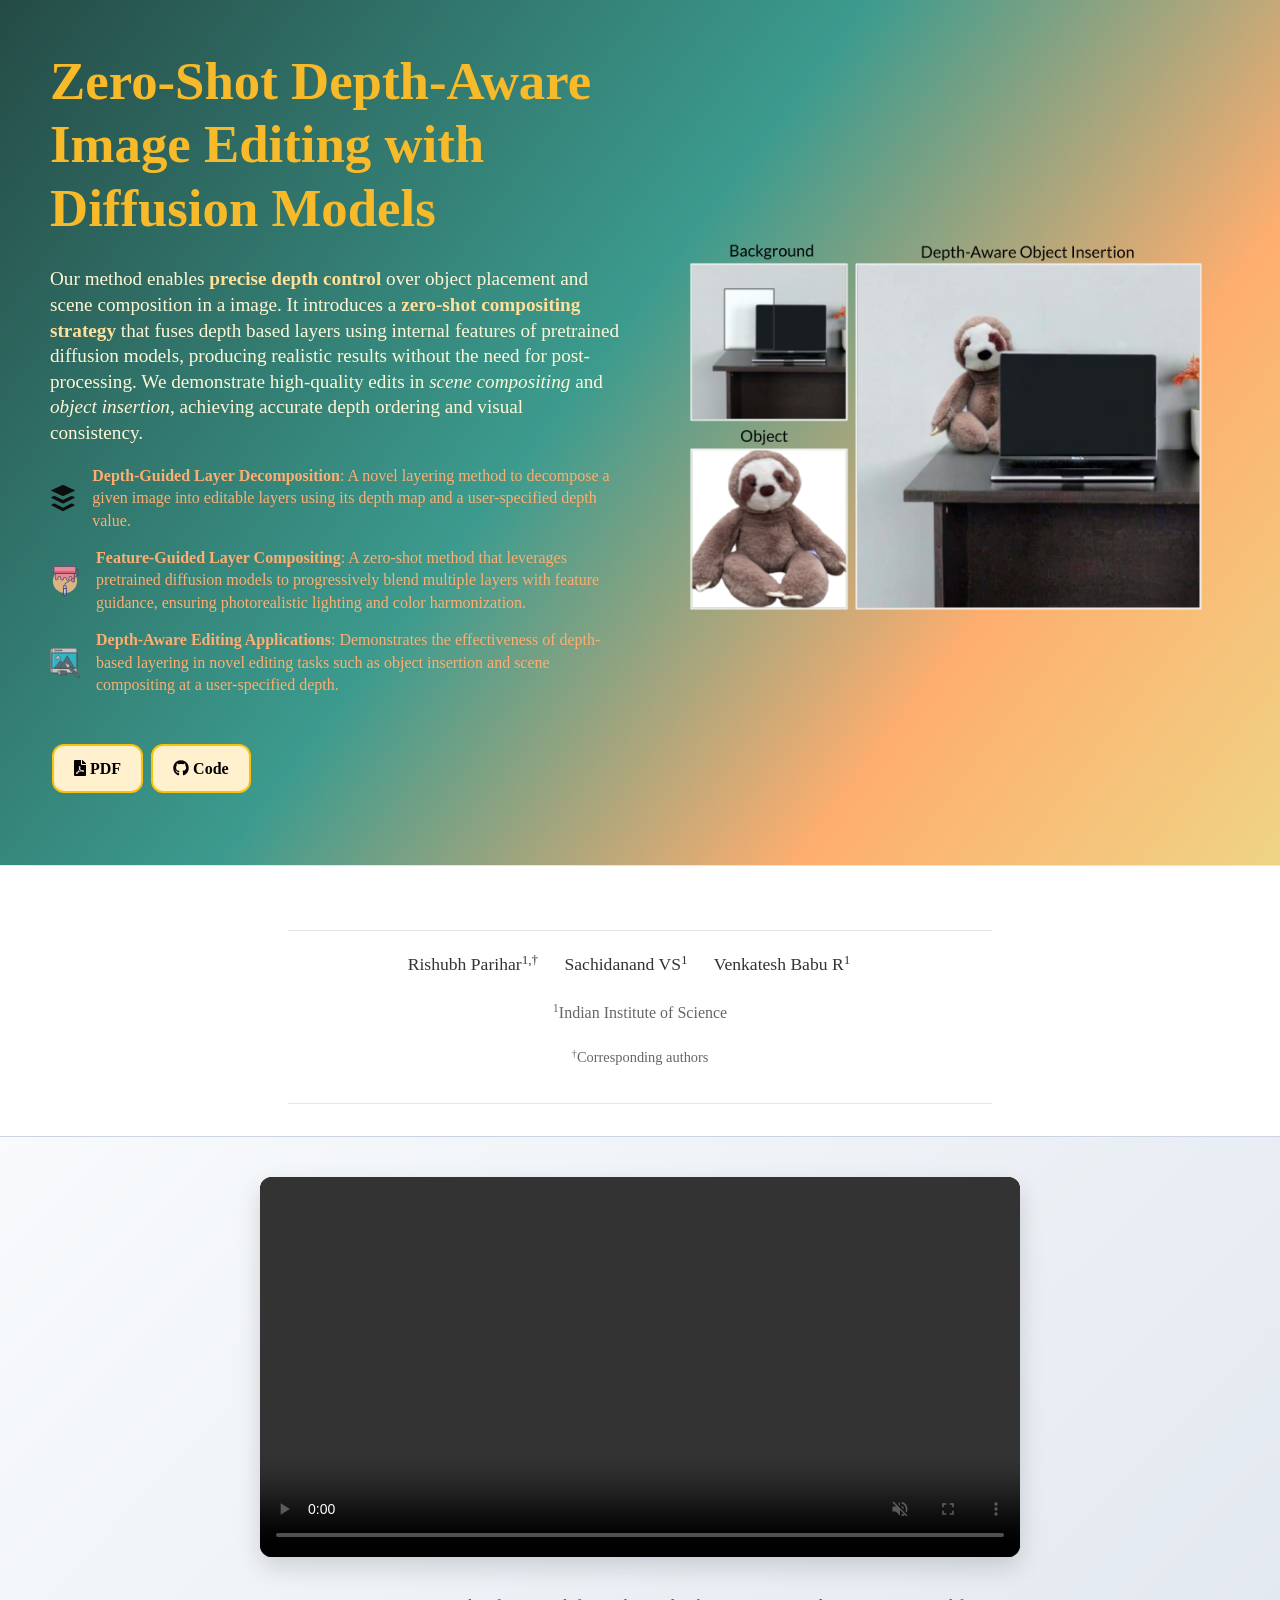
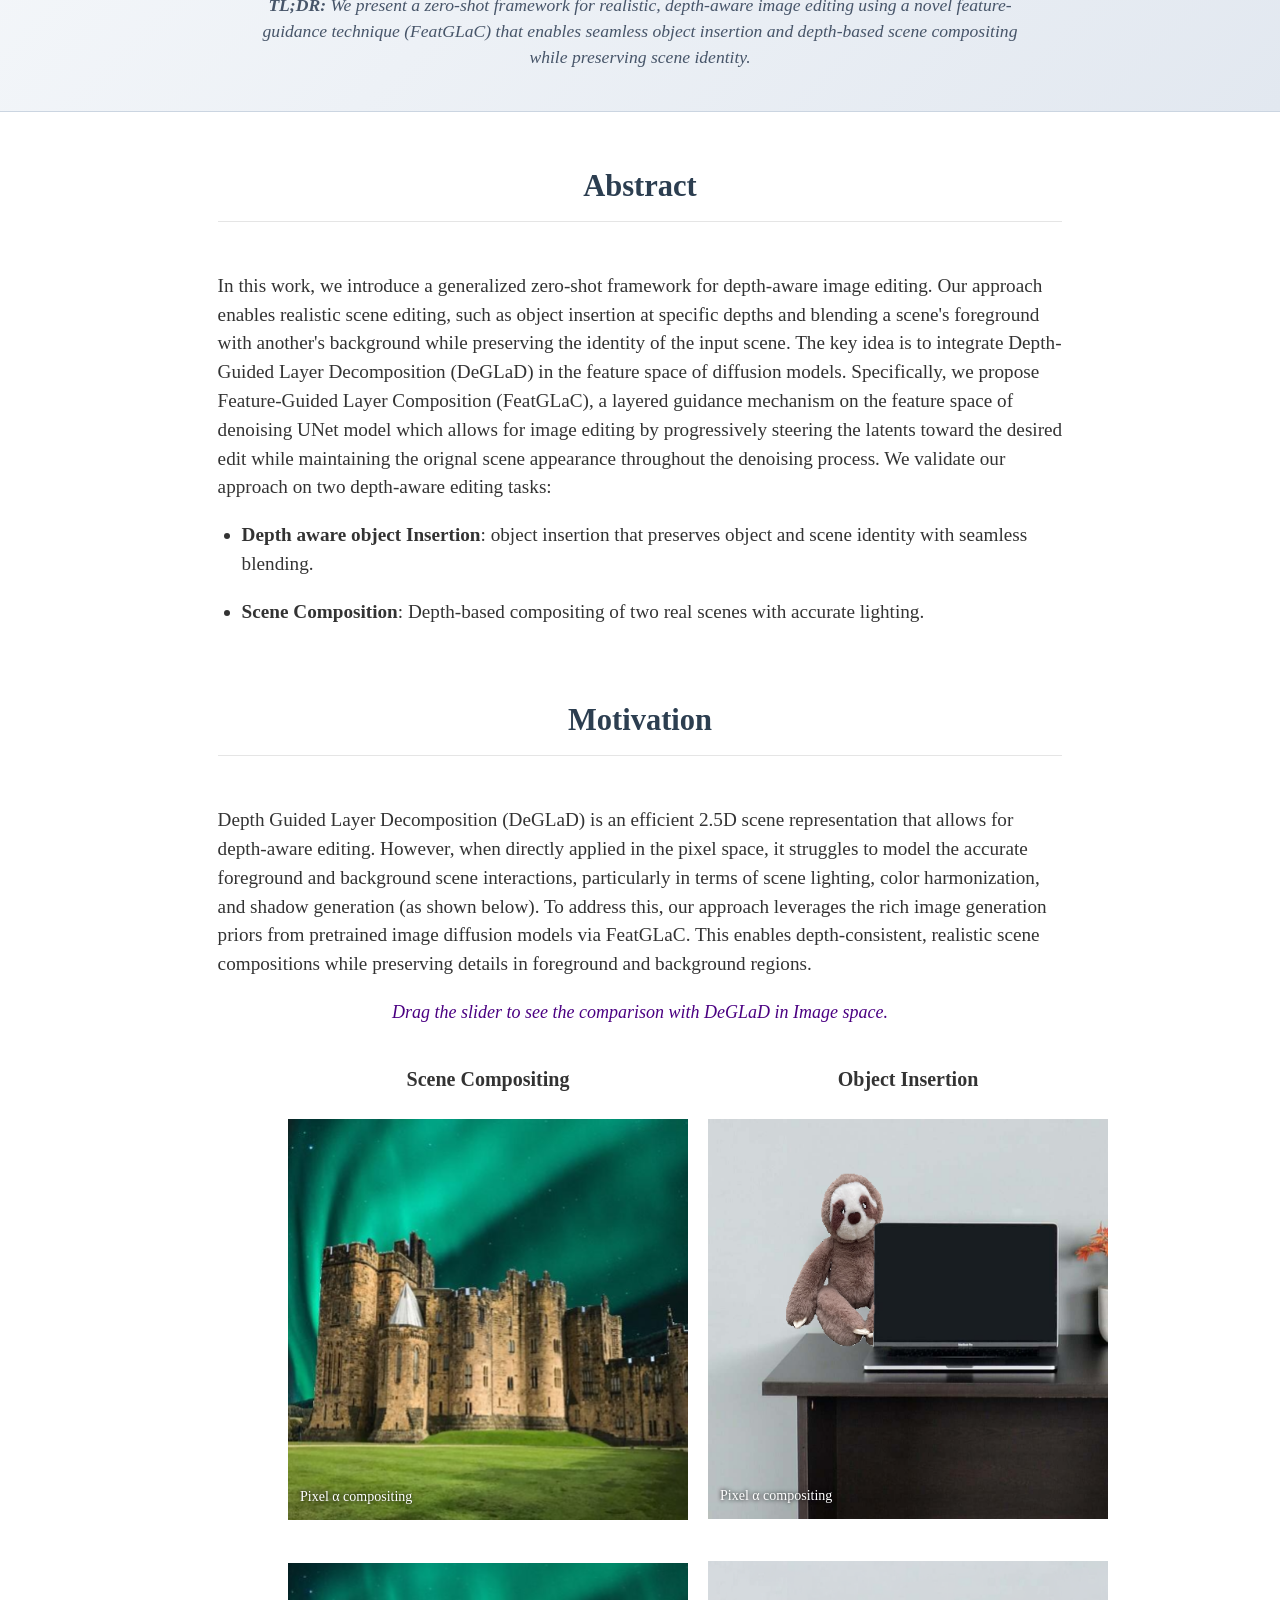
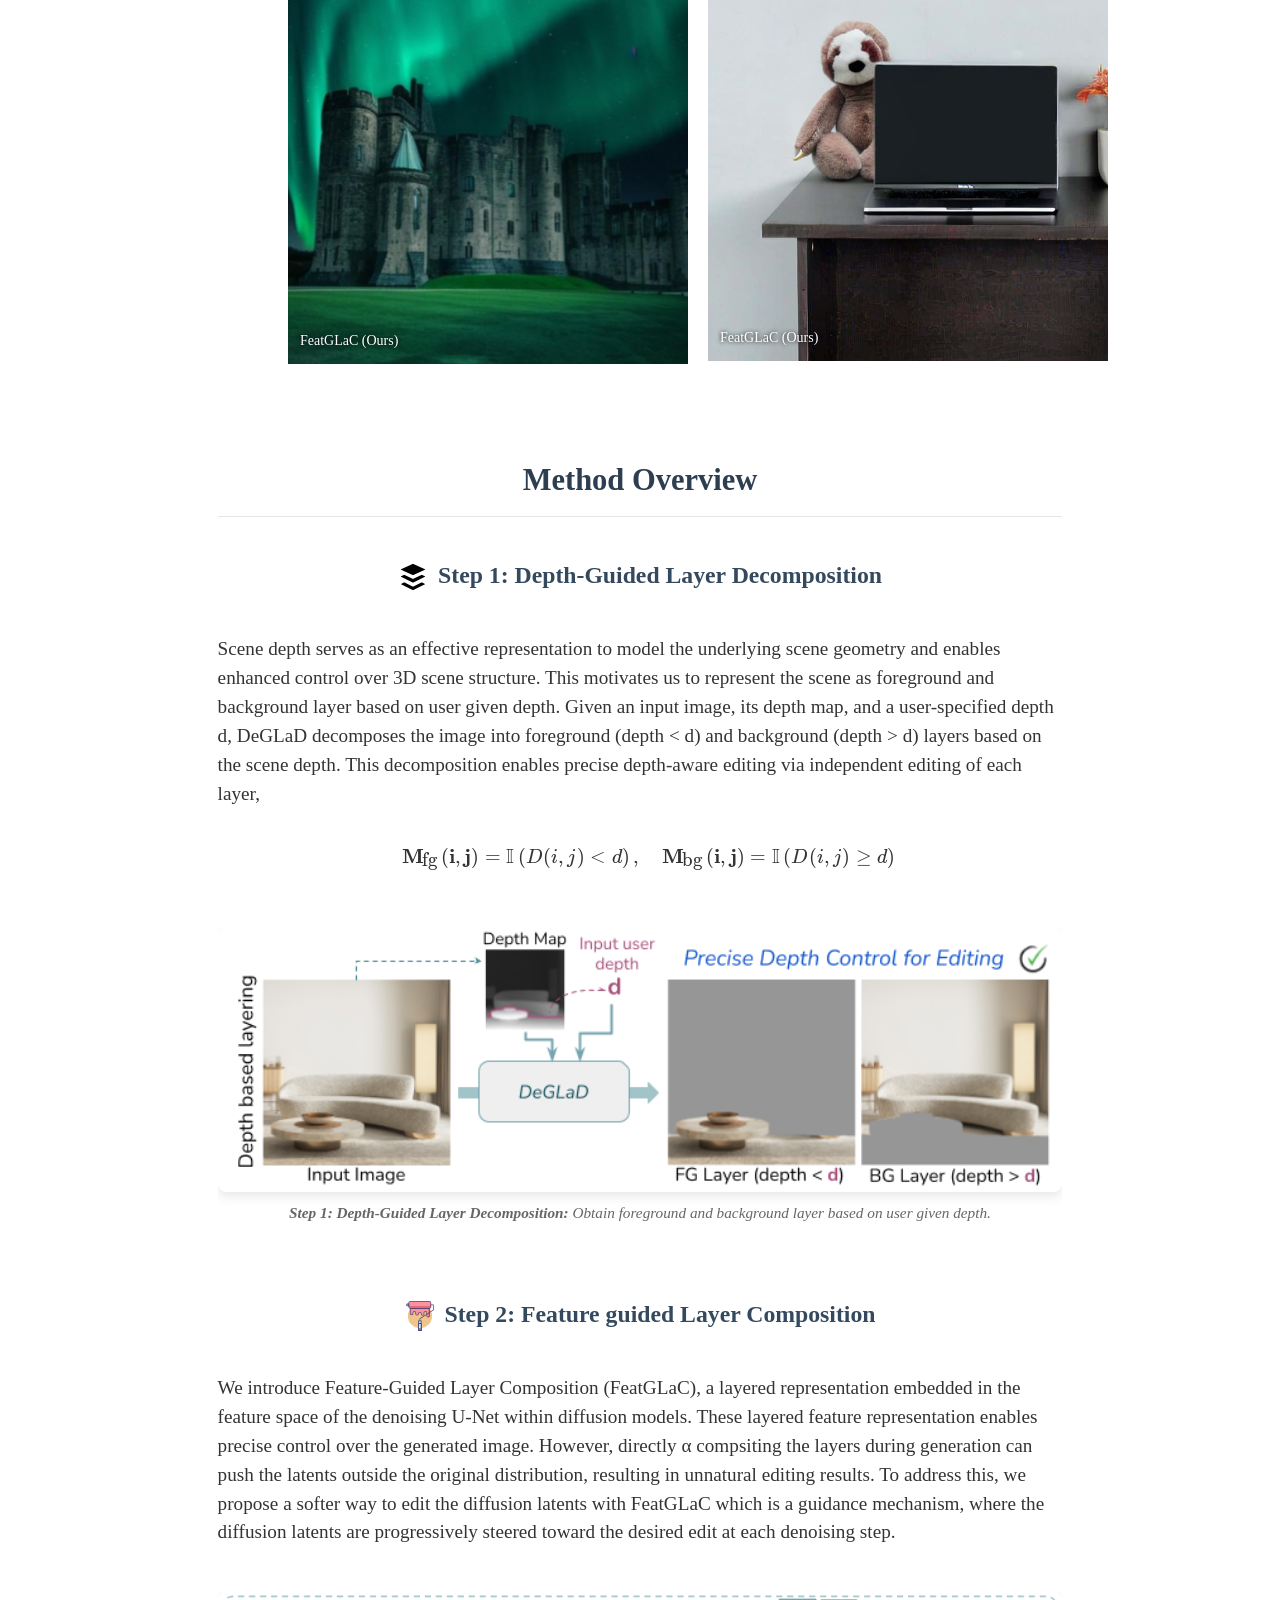
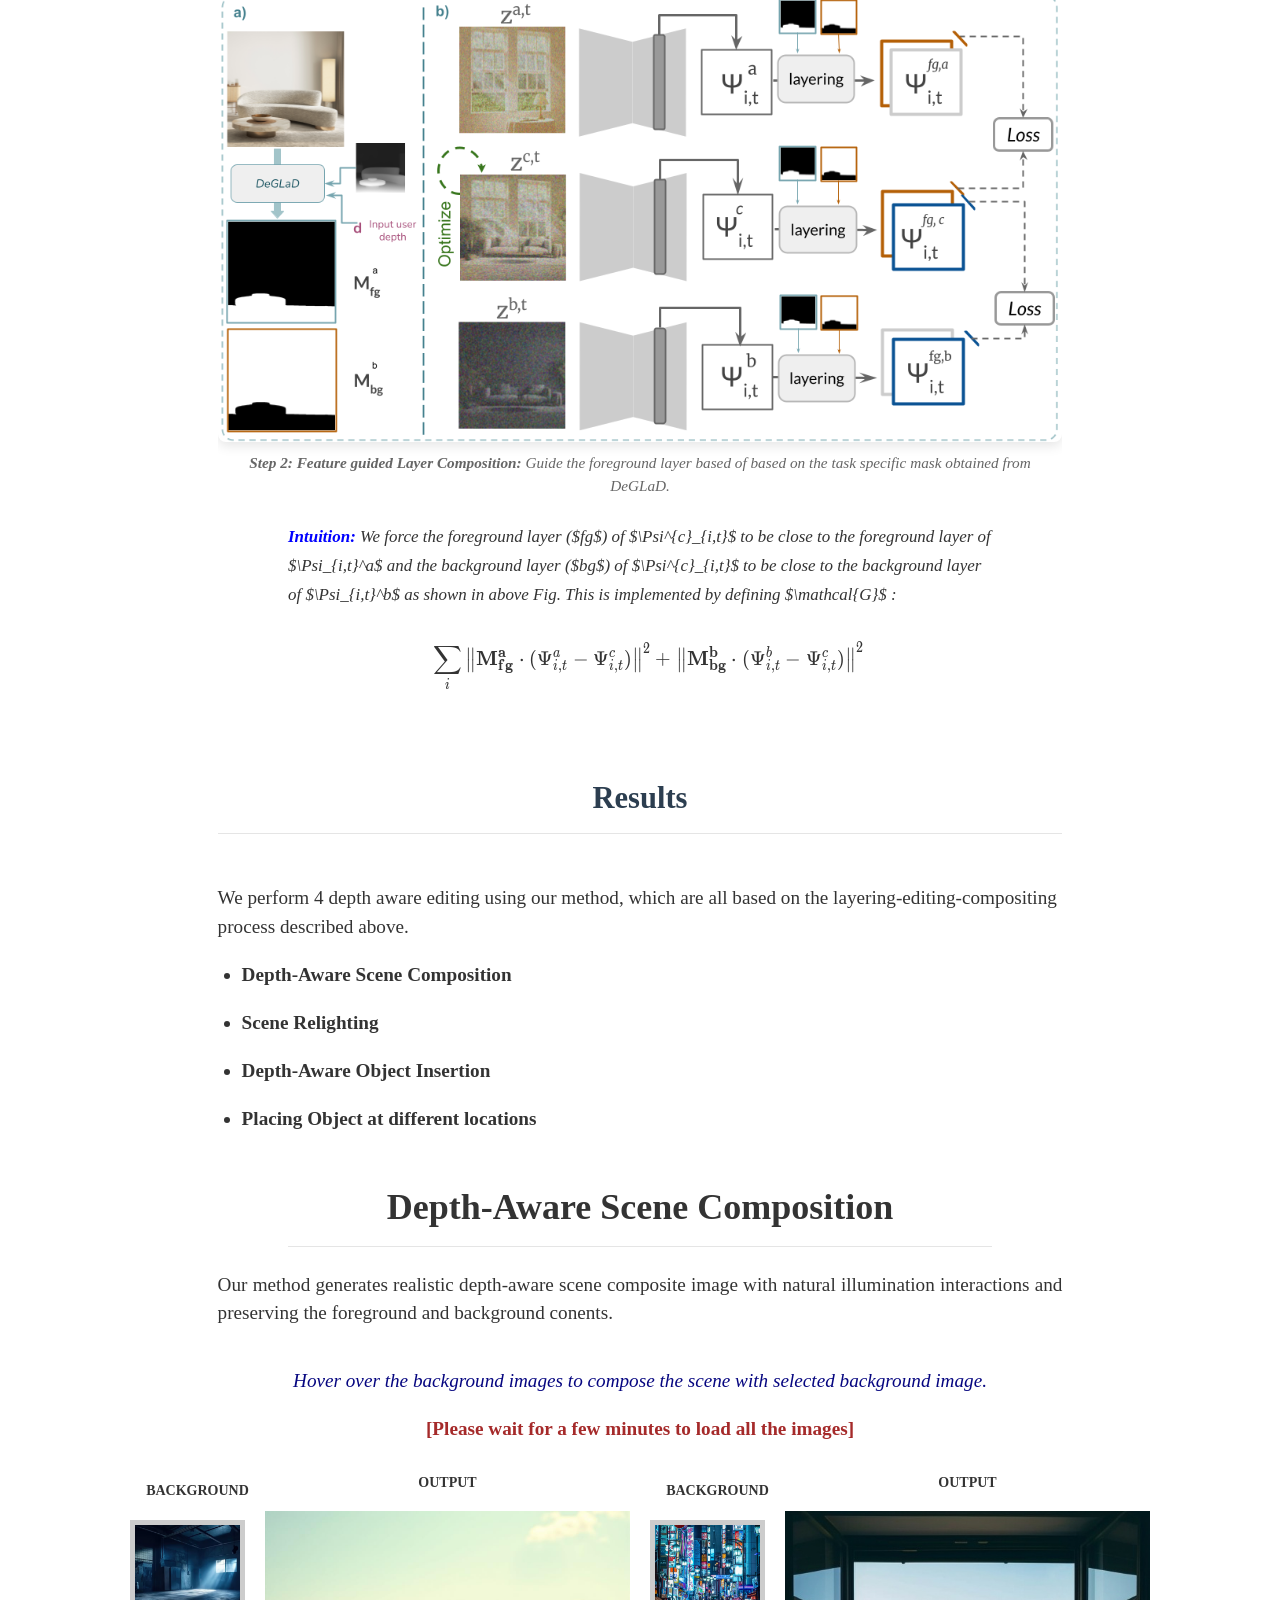
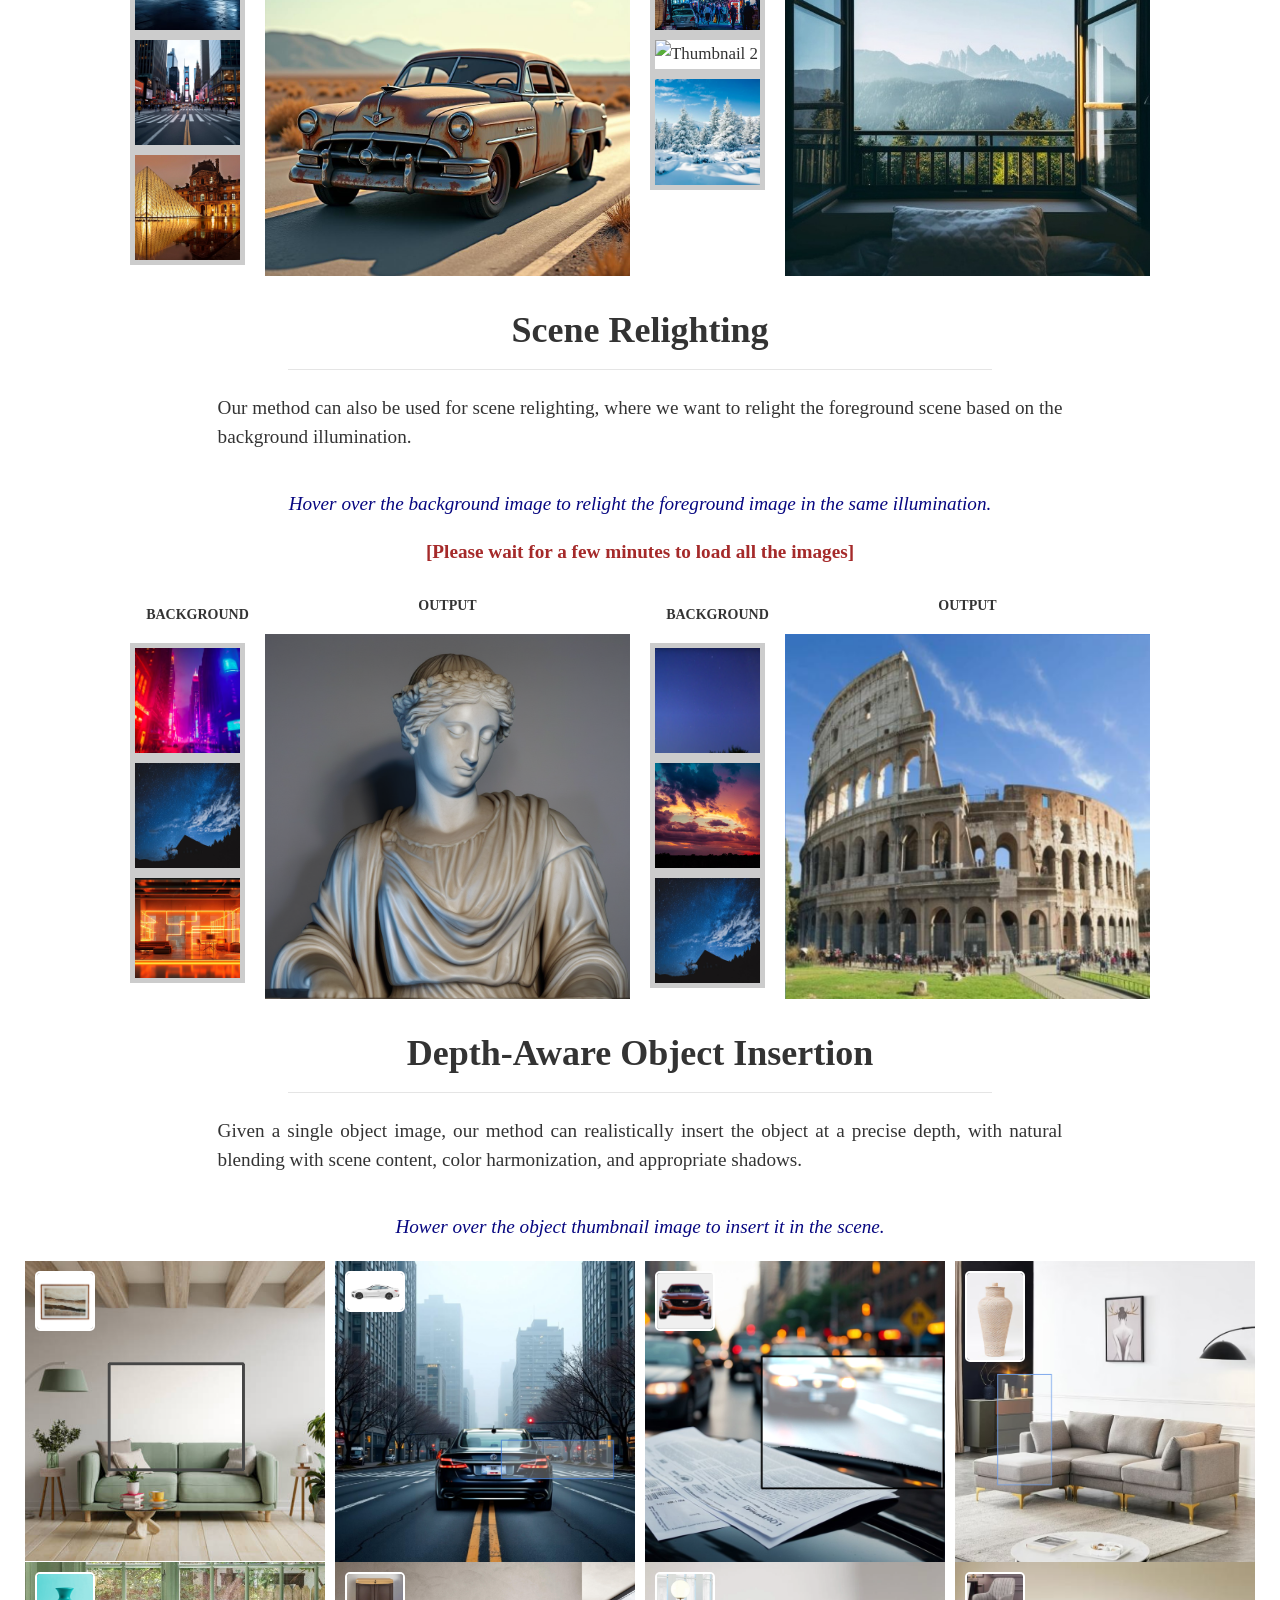
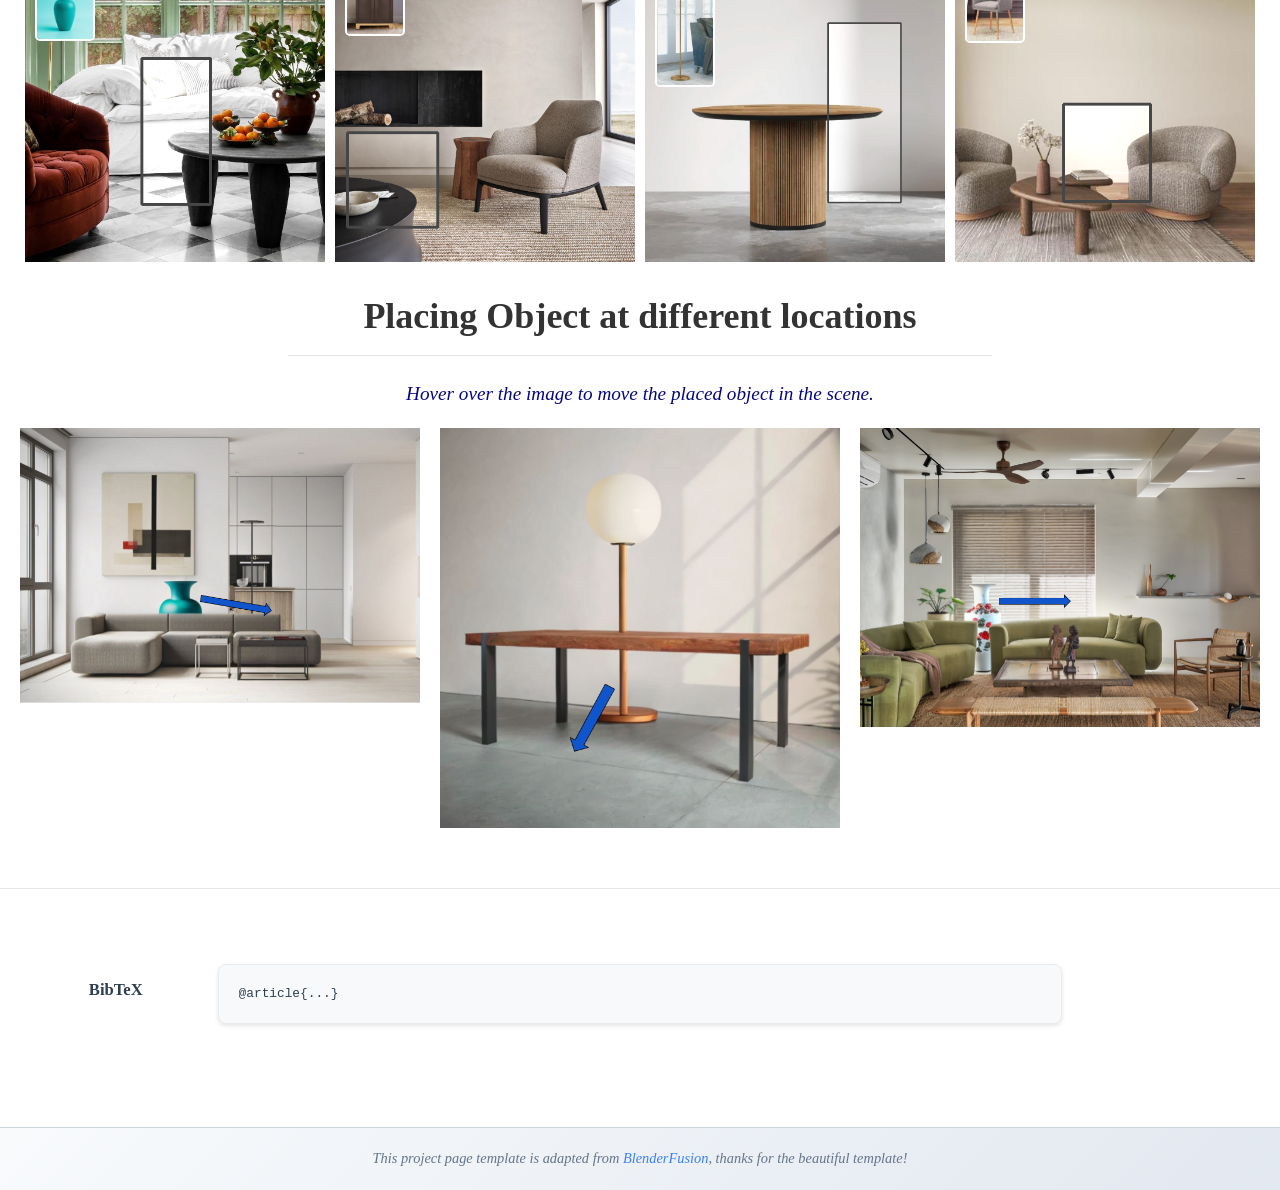
==== commit b7f8df6d: "added slider" ====
--- a/index.html
+++ b/index.html
@@ -210,7 +210,7 @@
     </div>
 
     <!-- Slider Section -->
-    <!-- <script type="module" src="https://cdn.jsdelivr.net/npm/@img-comparison-slider/component@7.1.0/dist/index.js"></script>
+    <script type="module" src="https://cdn.jsdelivr.net/npm/@img-comparison-slider/component@7.1.0/dist/index.js"></script>
     <style>
         .slider-grid {
             display: grid;
@@ -231,7 +231,7 @@
             border-radius: 8px;
         }
 
-        figcaption {
+        figcaption1 {
             position: absolute;
             bottom: 8px;
             left: 12px;
@@ -242,21 +242,21 @@
     </style>
     <p style="color: indigo; font-style: italic; font-size: 18px; text-align: center;">
     Drag the slider to see the comparison with DeGLaD in Image space.
-    </p> -->
-
-    
-    <!-- <div class="slider-grid">
+    </p>
+
+    
+    <div class="slider-grid">
         
         <div class="slider-item">
             <h3 style="text-align: center;">Scene Compositing</h3>
             <img-comparison-slider>
                 <figure slot="first">
                     <img src="assets/figures/comp/image_mpi_1.png" style="width: 100%">
-                    <figcaption>Pixel α compositing</figcaption>
+                    <figcaption1>Pixel α compositing</figcaption1>
                 </figure>
                 <figure slot="second">
                     <img src="assets/figures/comp/ours_1.png" style="width: 100%">
-                    <figcaption>FeatGLaC (Ours)</figcaption>
+                    <figcaption1>FeatGLaC (Ours)</figcaption1>
                 </figure>
             </img-comparison-slider>
         </div>
@@ -266,16 +266,16 @@
             <img-comparison-slider>
                 <figure slot="first">
                     <img src="assets/figures/comp/image_mpi_4.png" style="width: 100%">
-                    <figcaption>Pixel α compositing</figcaption>
+                    <figcaption1>Pixel α compositing</figcaption1>
                 </figure>
                 <figure slot="second">
                     <img src="assets/figures/comp/ours_4.png" style="width: 100%">
-                    <figcaption>FeatGLaC (Ours)</figcaption>
+                    <figcaption1>FeatGLaC (Ours)</figcaption1>
                 </figure>
             </img-comparison-slider>
         </div>
 
-    </div> -->
+    </div>
 
 
     <script>
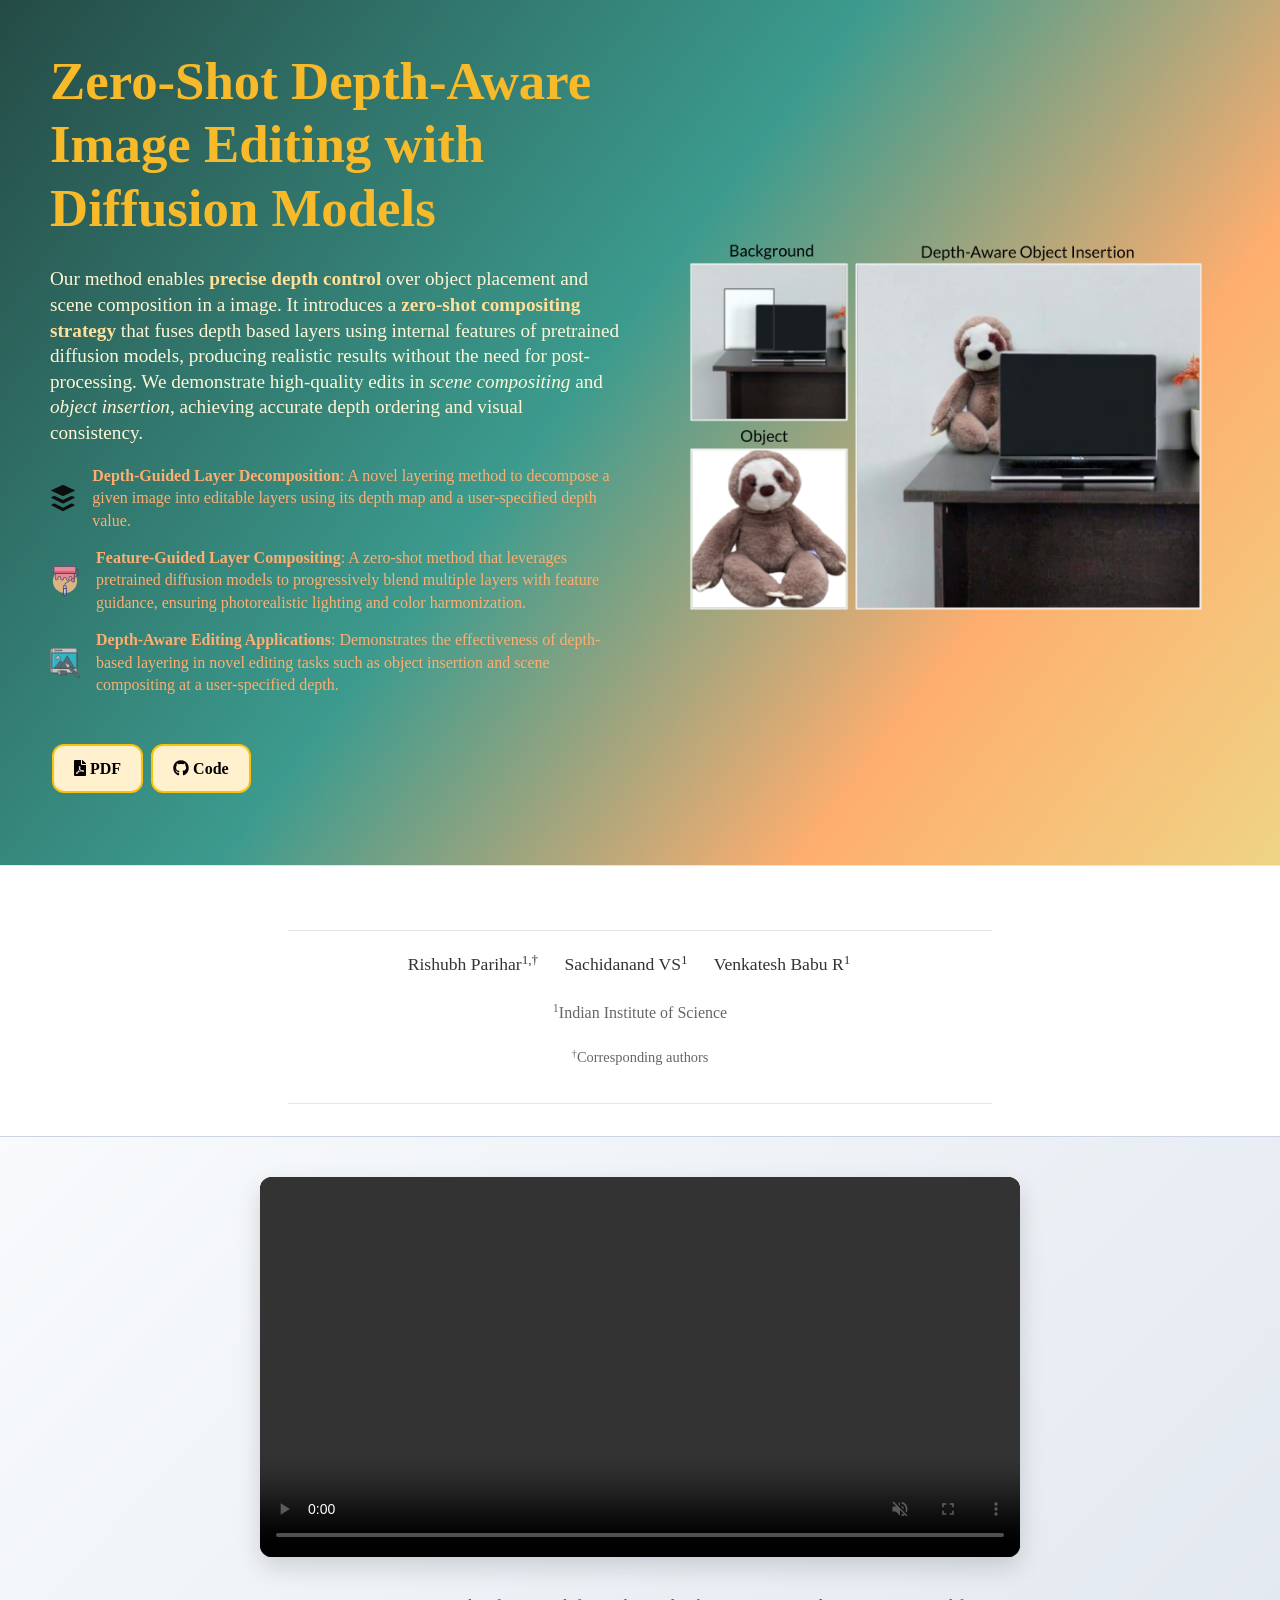
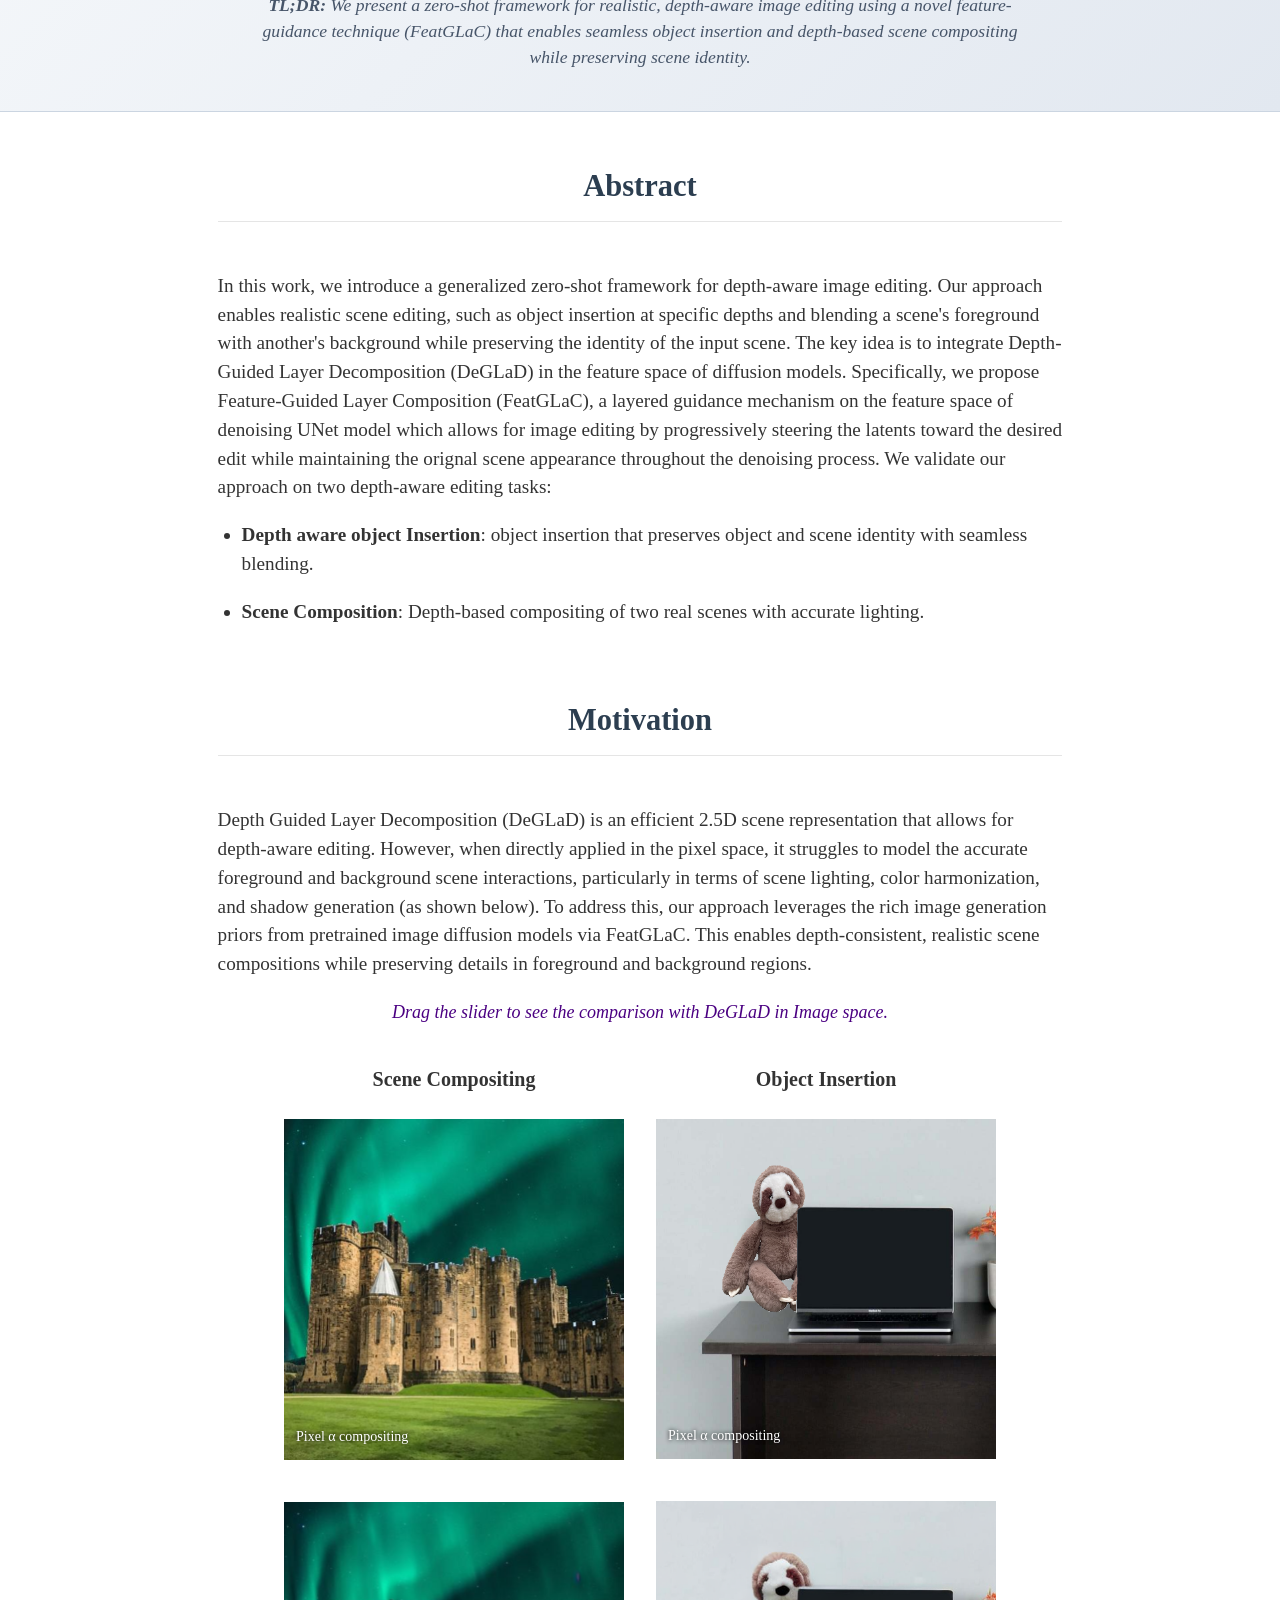
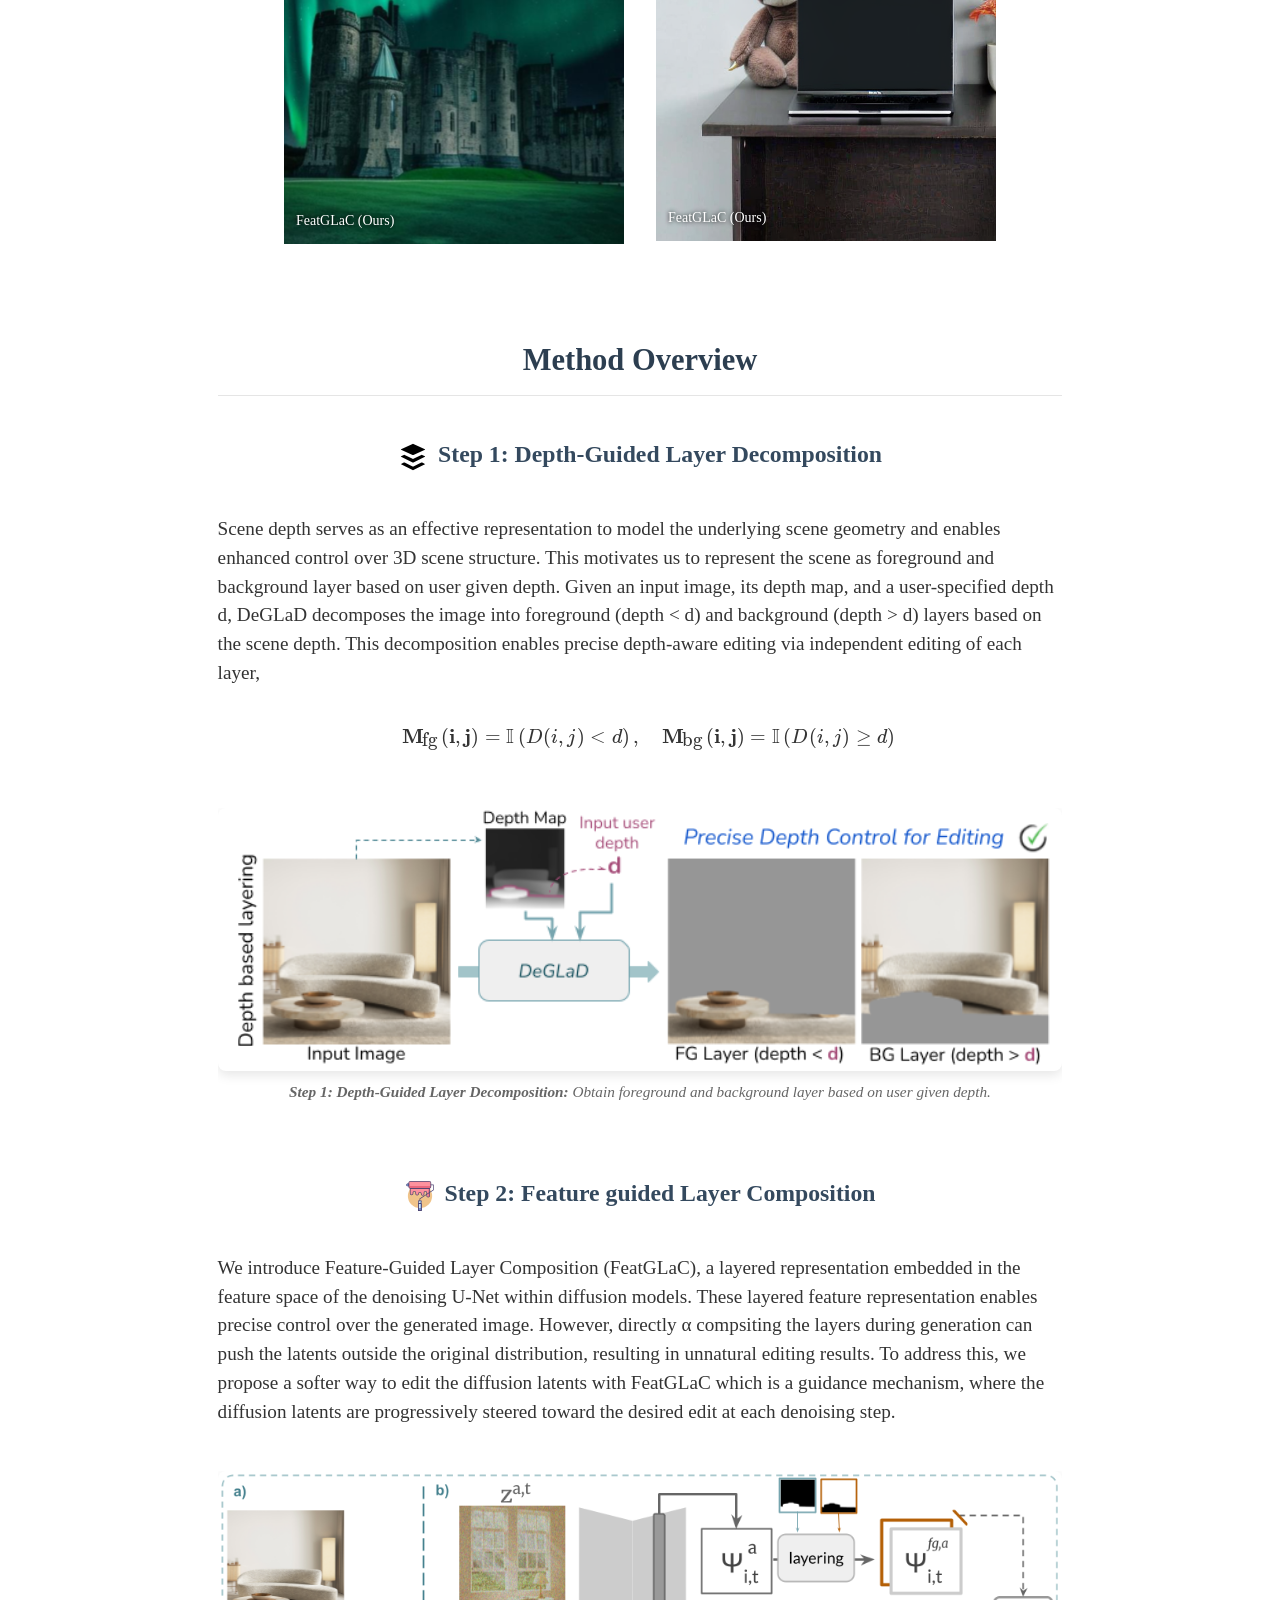
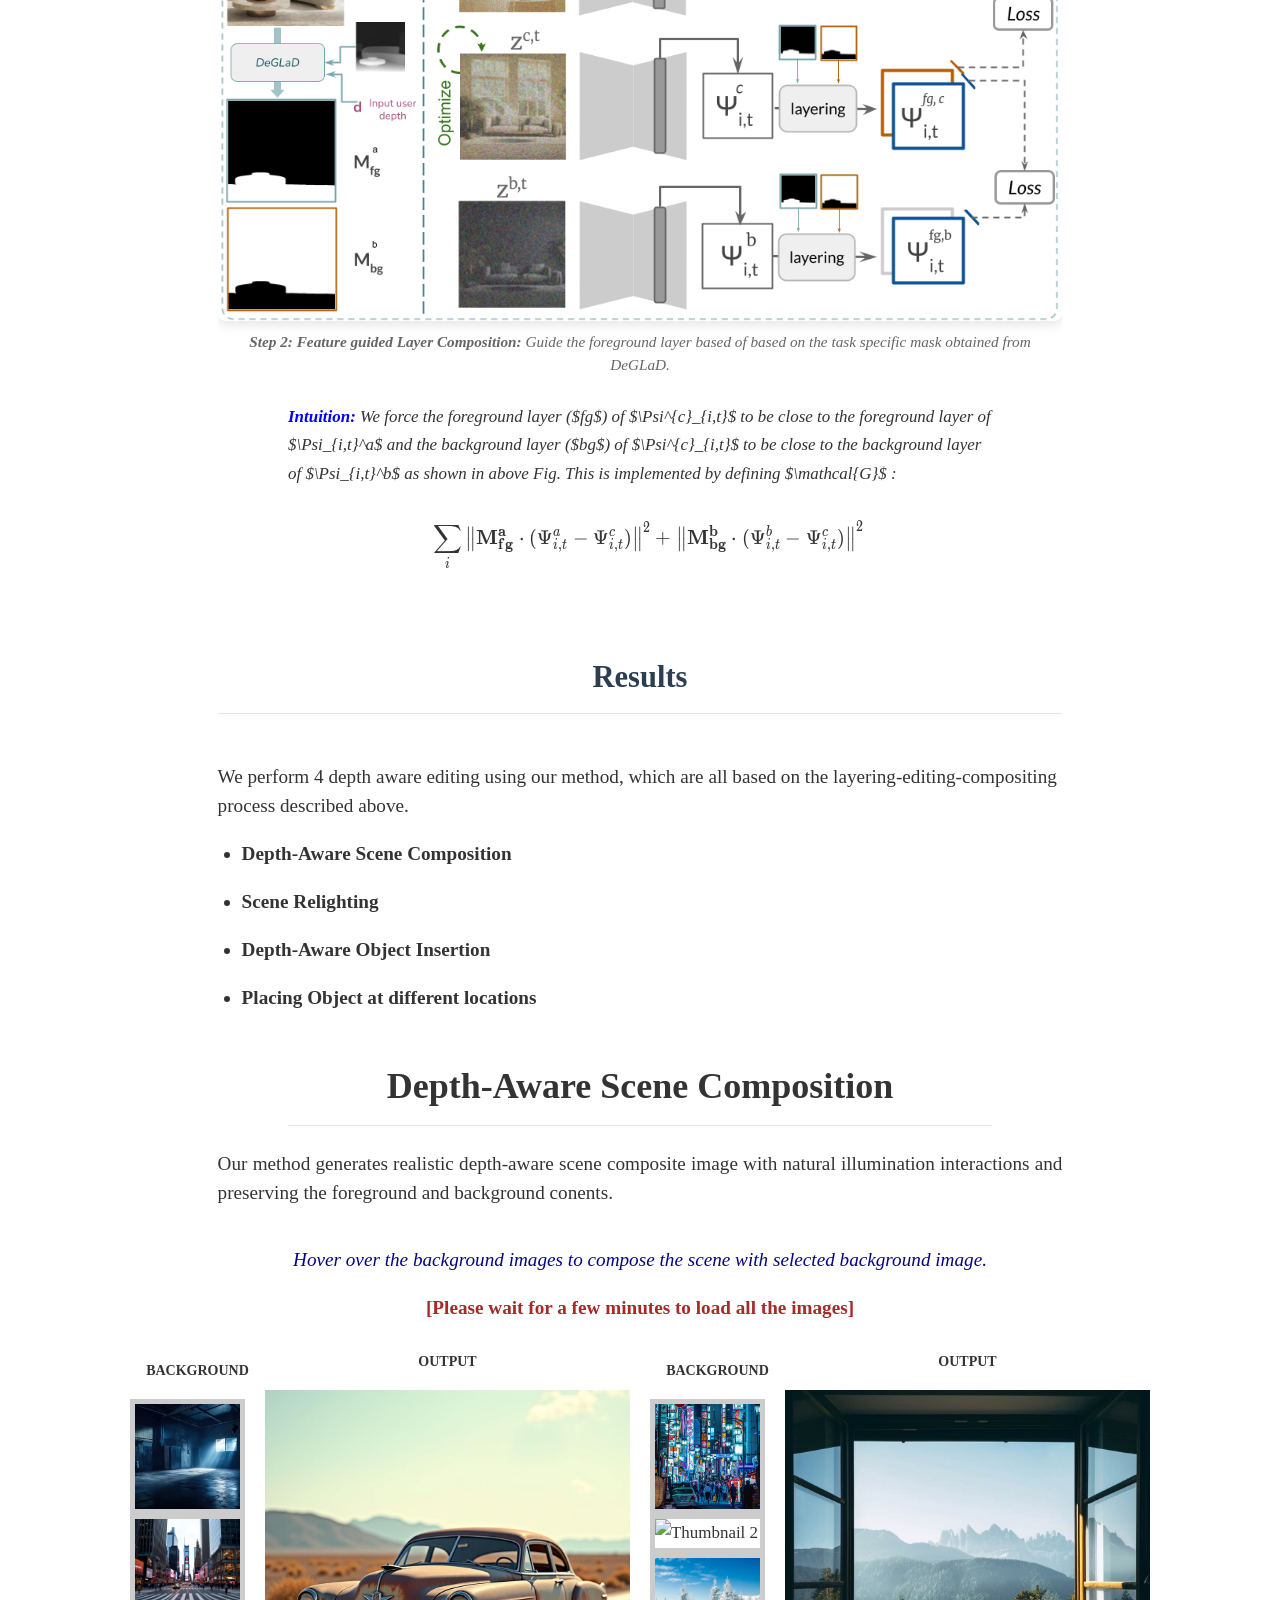
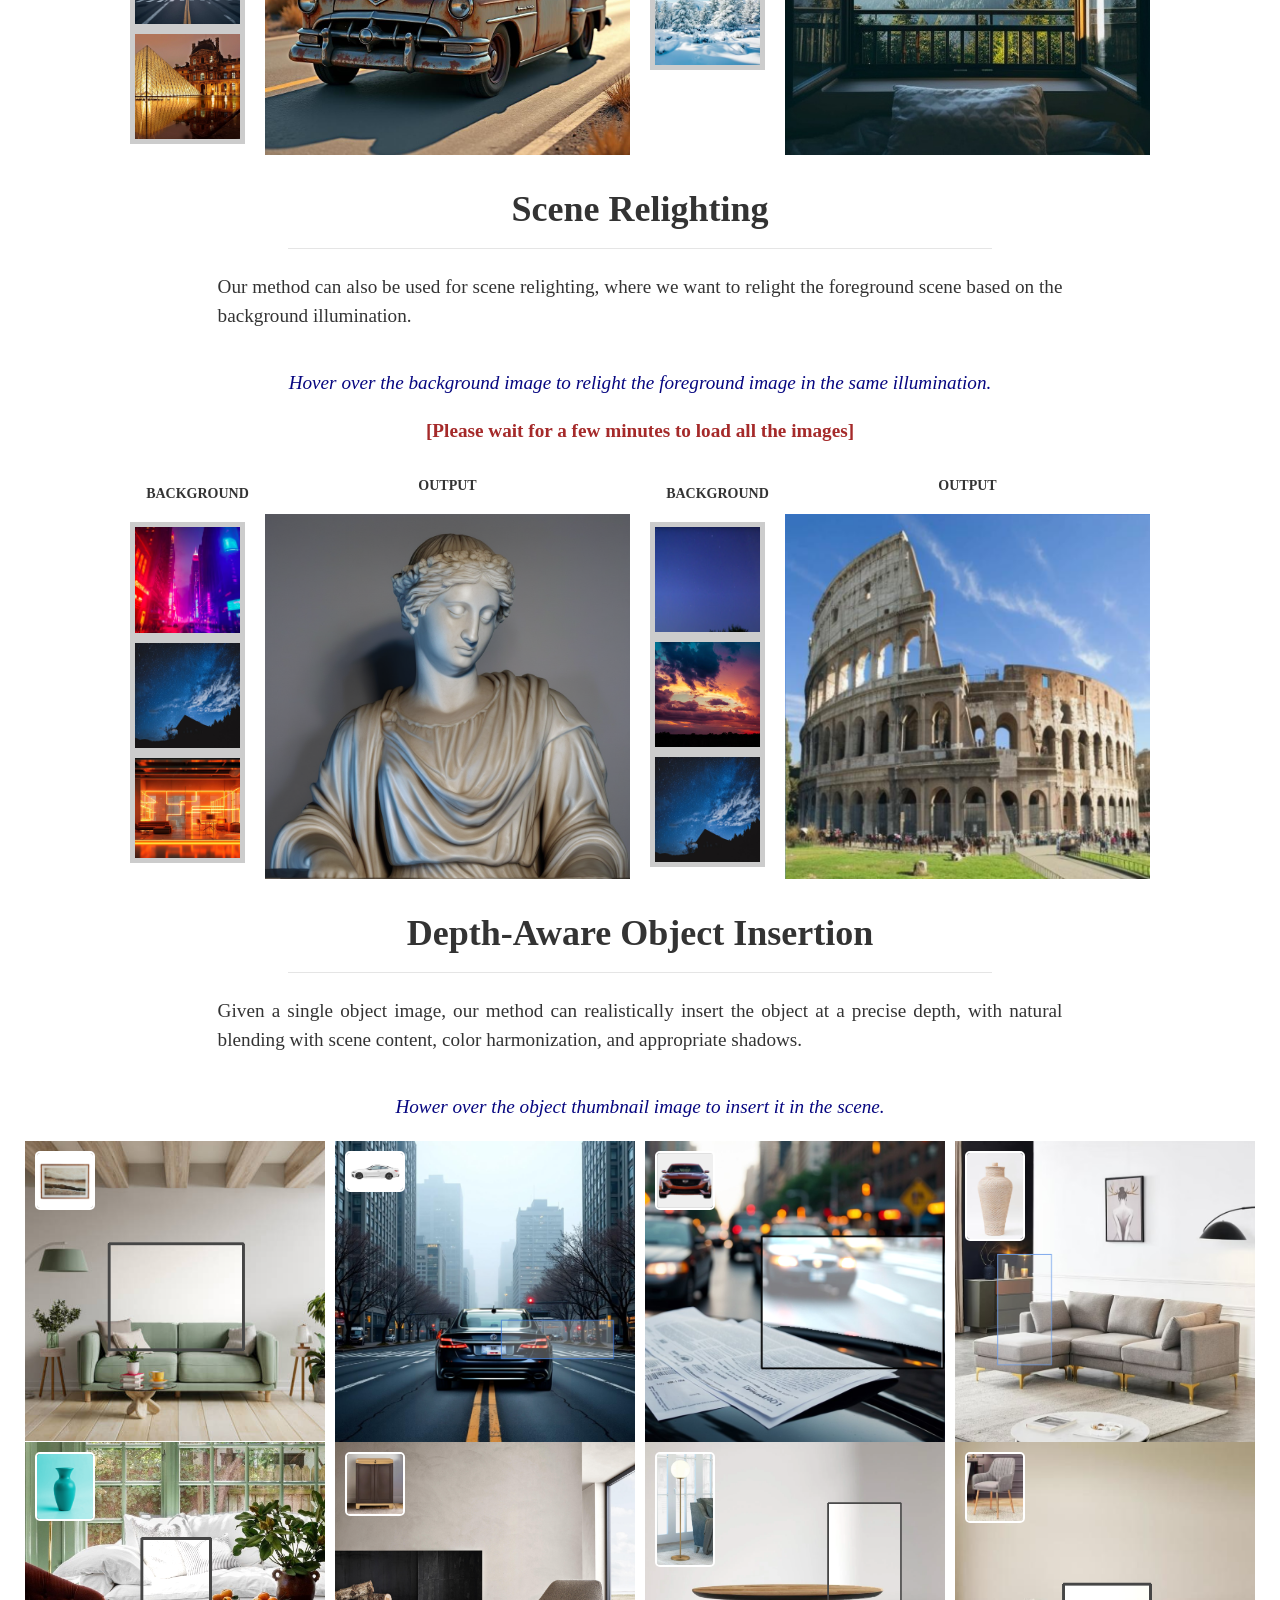
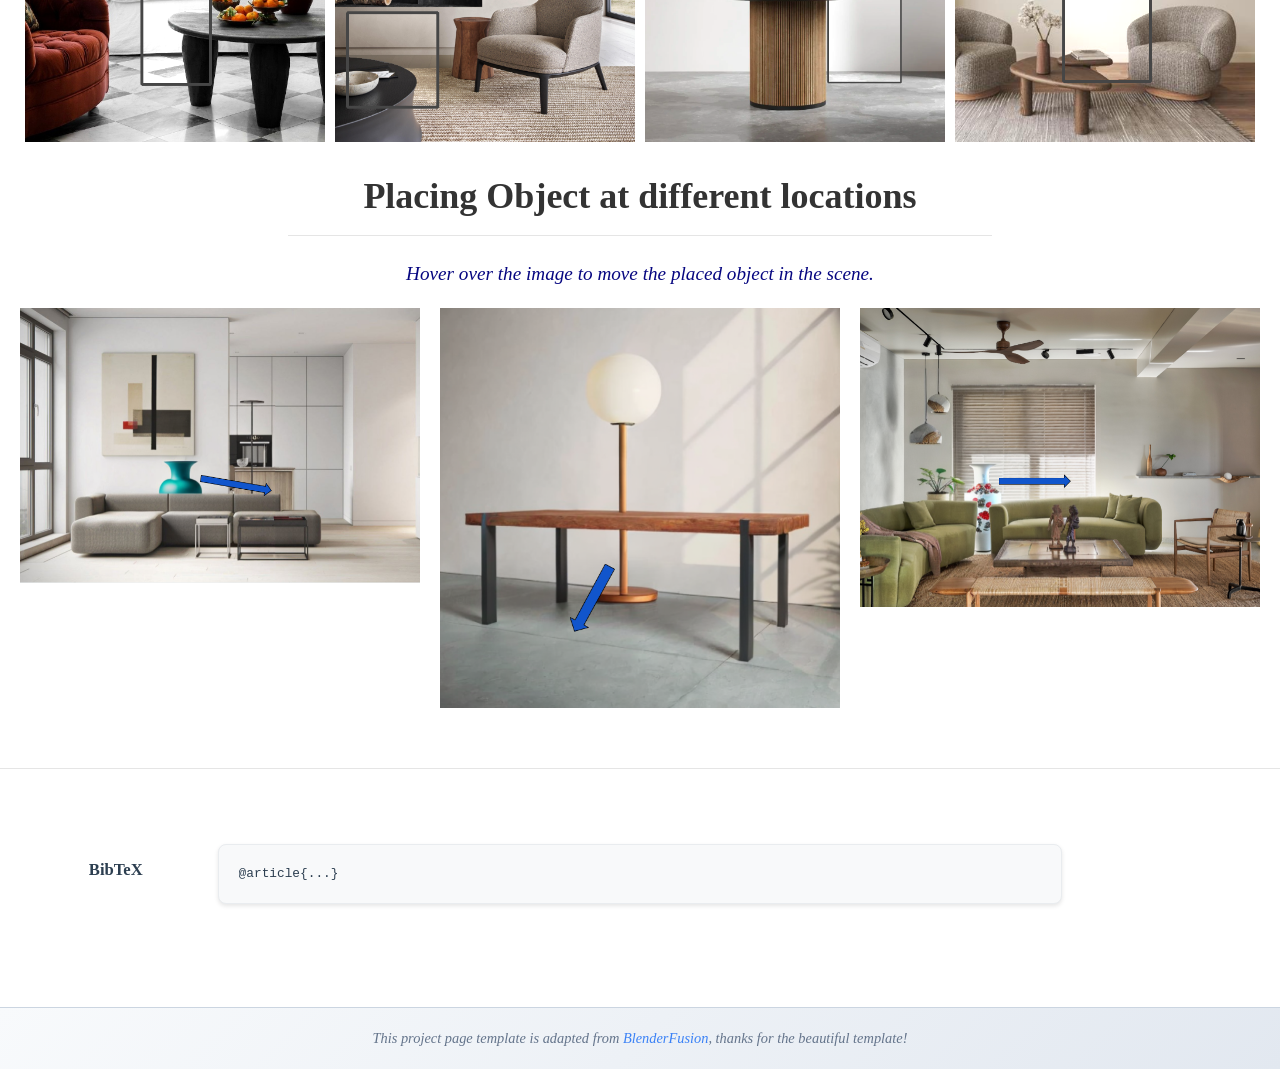
==== commit bc3e366b: "added slider" ====
--- a/index.html
+++ b/index.html
@@ -212,25 +212,31 @@
     <!-- Slider Section -->
     <script type="module" src="https://cdn.jsdelivr.net/npm/@img-comparison-slider/component@7.1.0/dist/index.js"></script>
     <style>
+        .slider-section-wrapper {
+            display: flex;
+            justify-content: center;
+            width: 100%;
+            margin: 0 auto;
+            padding: 0;
+        }
         .slider-grid {
             display: grid;
-            grid-template-columns: repeat(auto-fit, minmax(400px, 1fr));
-            gap: 20px;
-            margin: 0 auto;               /* Center horizontally */
-            max-width: 1000px;            /* Set an appropriate max width */
-            padding: 0;                   /* Remove extra horizontal padding */
-            justify-content: center;      /* 🔧 Center grid content */
+            grid-template-columns: repeat(auto-fit, minmax(340px, 1fr));
+            gap: 32px;
+            max-width: 900px;
+            margin: 0 auto;
+            padding: 0;
+            justify-items: center;
+            align-items: start;
         }
         .slider-item {
             width: 100%;
             max-width: 400px;
         }
-
         img-comparison-slider {
             width: 100%;
             border-radius: 8px;
         }
-
         figcaption1 {
             position: absolute;
             bottom: 8px;
@@ -241,40 +247,37 @@
         }
     </style>
     <p style="color: indigo; font-style: italic; font-size: 18px; text-align: center;">
-    Drag the slider to see the comparison with DeGLaD in Image space.
-    </p>
-
-    
-    <div class="slider-grid">
-        
-        <div class="slider-item">
-            <h3 style="text-align: center;">Scene Compositing</h3>
-            <img-comparison-slider>
-                <figure slot="first">
-                    <img src="assets/figures/comp/image_mpi_1.png" style="width: 100%">
-                    <figcaption1>Pixel α compositing</figcaption1>
-                </figure>
-                <figure slot="second">
-                    <img src="assets/figures/comp/ours_1.png" style="width: 100%">
-                    <figcaption1>FeatGLaC (Ours)</figcaption1>
-                </figure>
-            </img-comparison-slider>
-        </div>
-
-        <div class="slider-item">
-            <h3 style="text-align: center;">Object Insertion</h3>
-            <img-comparison-slider>
-                <figure slot="first">
-                    <img src="assets/figures/comp/image_mpi_4.png" style="width: 100%">
-                    <figcaption1>Pixel α compositing</figcaption1>
-                </figure>
-                <figure slot="second">
-                    <img src="assets/figures/comp/ours_4.png" style="width: 100%">
-                    <figcaption1>FeatGLaC (Ours)</figcaption1>
-                </figure>
-            </img-comparison-slider>
-        </div>
-
+        Drag the slider to see the comparison with DeGLaD in Image space.
+    </p>
+    <div class="slider-section-wrapper">
+        <div class="slider-grid">
+            <div class="slider-item">
+                <h3 style="text-align: center;">Scene Compositing</h3>
+                <img-comparison-slider>
+                    <figure slot="first">
+                        <img src="assets/figures/comp/image_mpi_1.png" style="width: 100%">
+                        <figcaption1>Pixel α compositing</figcaption1>
+                    </figure>
+                    <figure slot="second">
+                        <img src="assets/figures/comp/ours_1.png" style="width: 100%">
+                        <figcaption1>FeatGLaC (Ours)</figcaption1>
+                    </figure>
+                </img-comparison-slider>
+            </div>
+            <div class="slider-item">
+                <h3 style="text-align: center;">Object Insertion</h3>
+                <img-comparison-slider>
+                    <figure slot="first">
+                        <img src="assets/figures/comp/image_mpi_4.png" style="width: 100%">
+                        <figcaption1>Pixel α compositing</figcaption1>
+                    </figure>
+                    <figure slot="second">
+                        <img src="assets/figures/comp/ours_4.png" style="width: 100%">
+                        <figcaption1>FeatGLaC (Ours)</figcaption1>
+                    </figure>
+                </img-comparison-slider>
+            </div>
+        </div>
     </div>
 
 
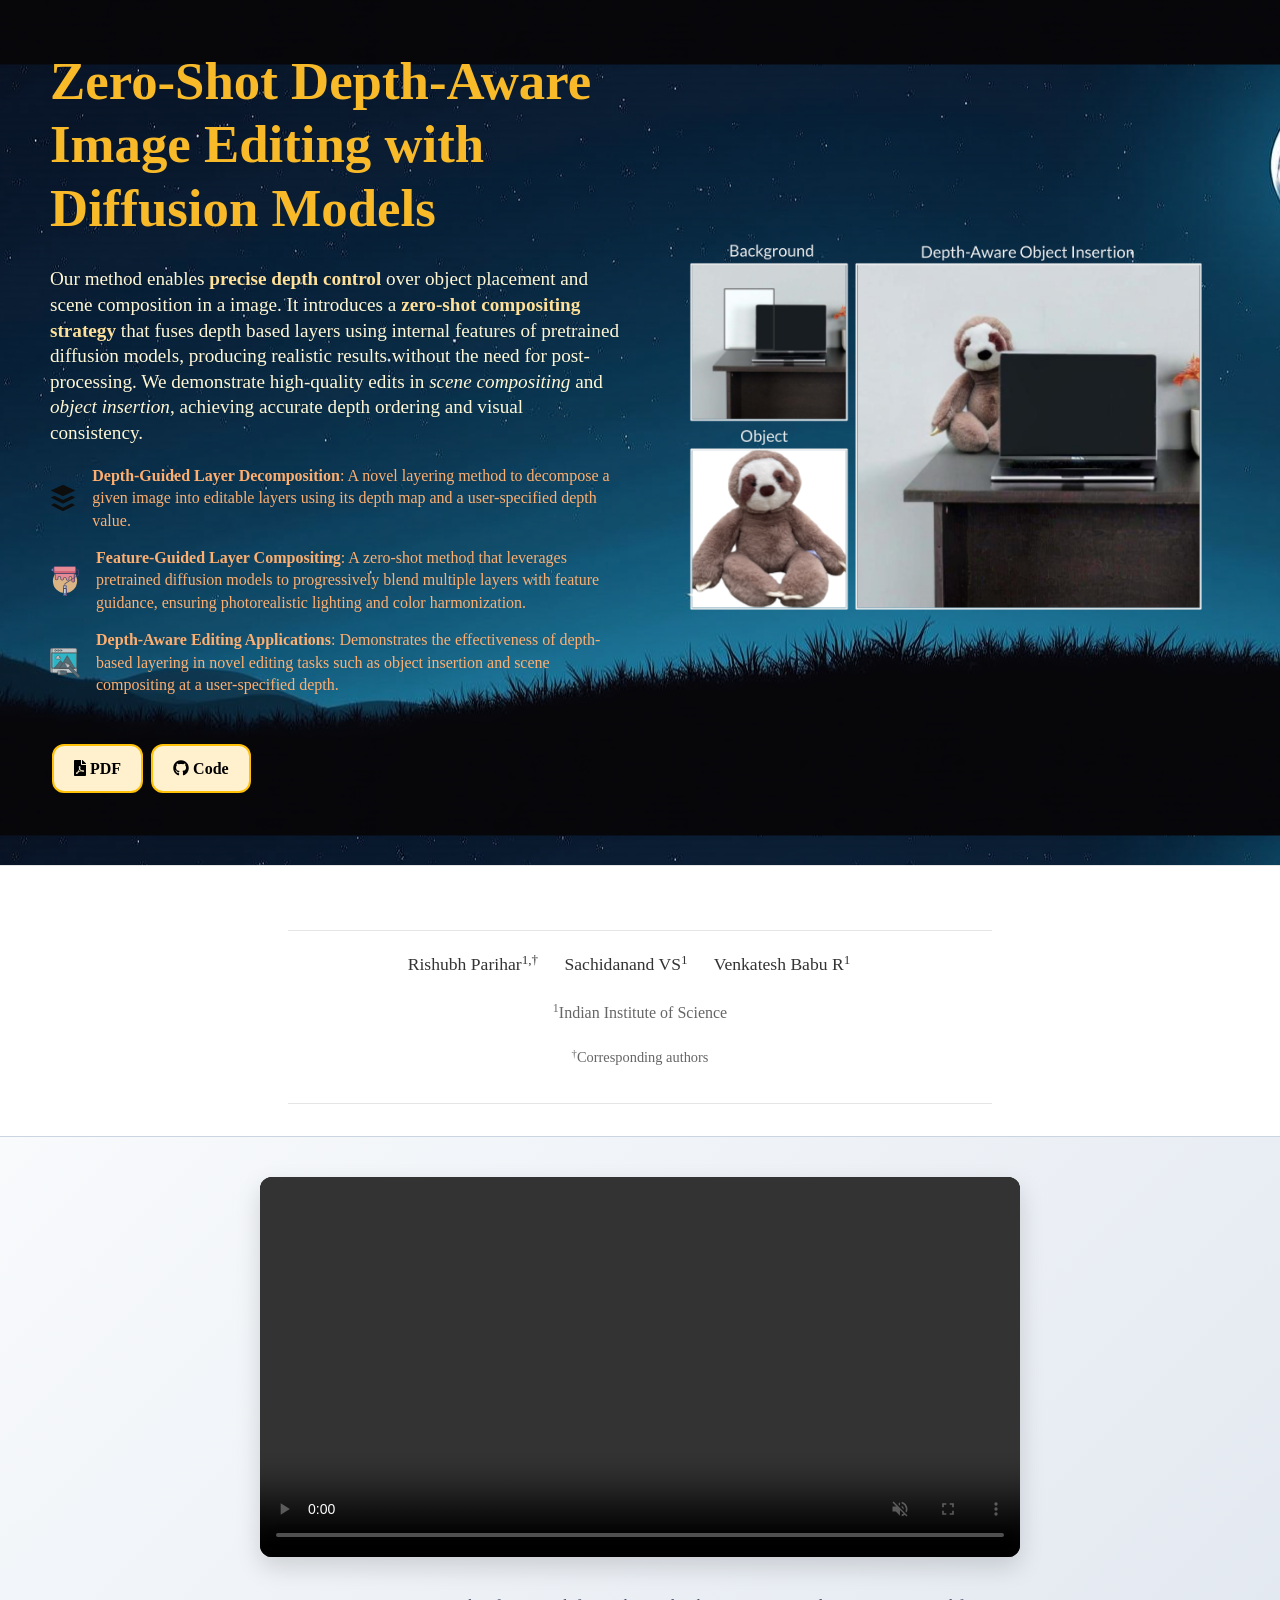
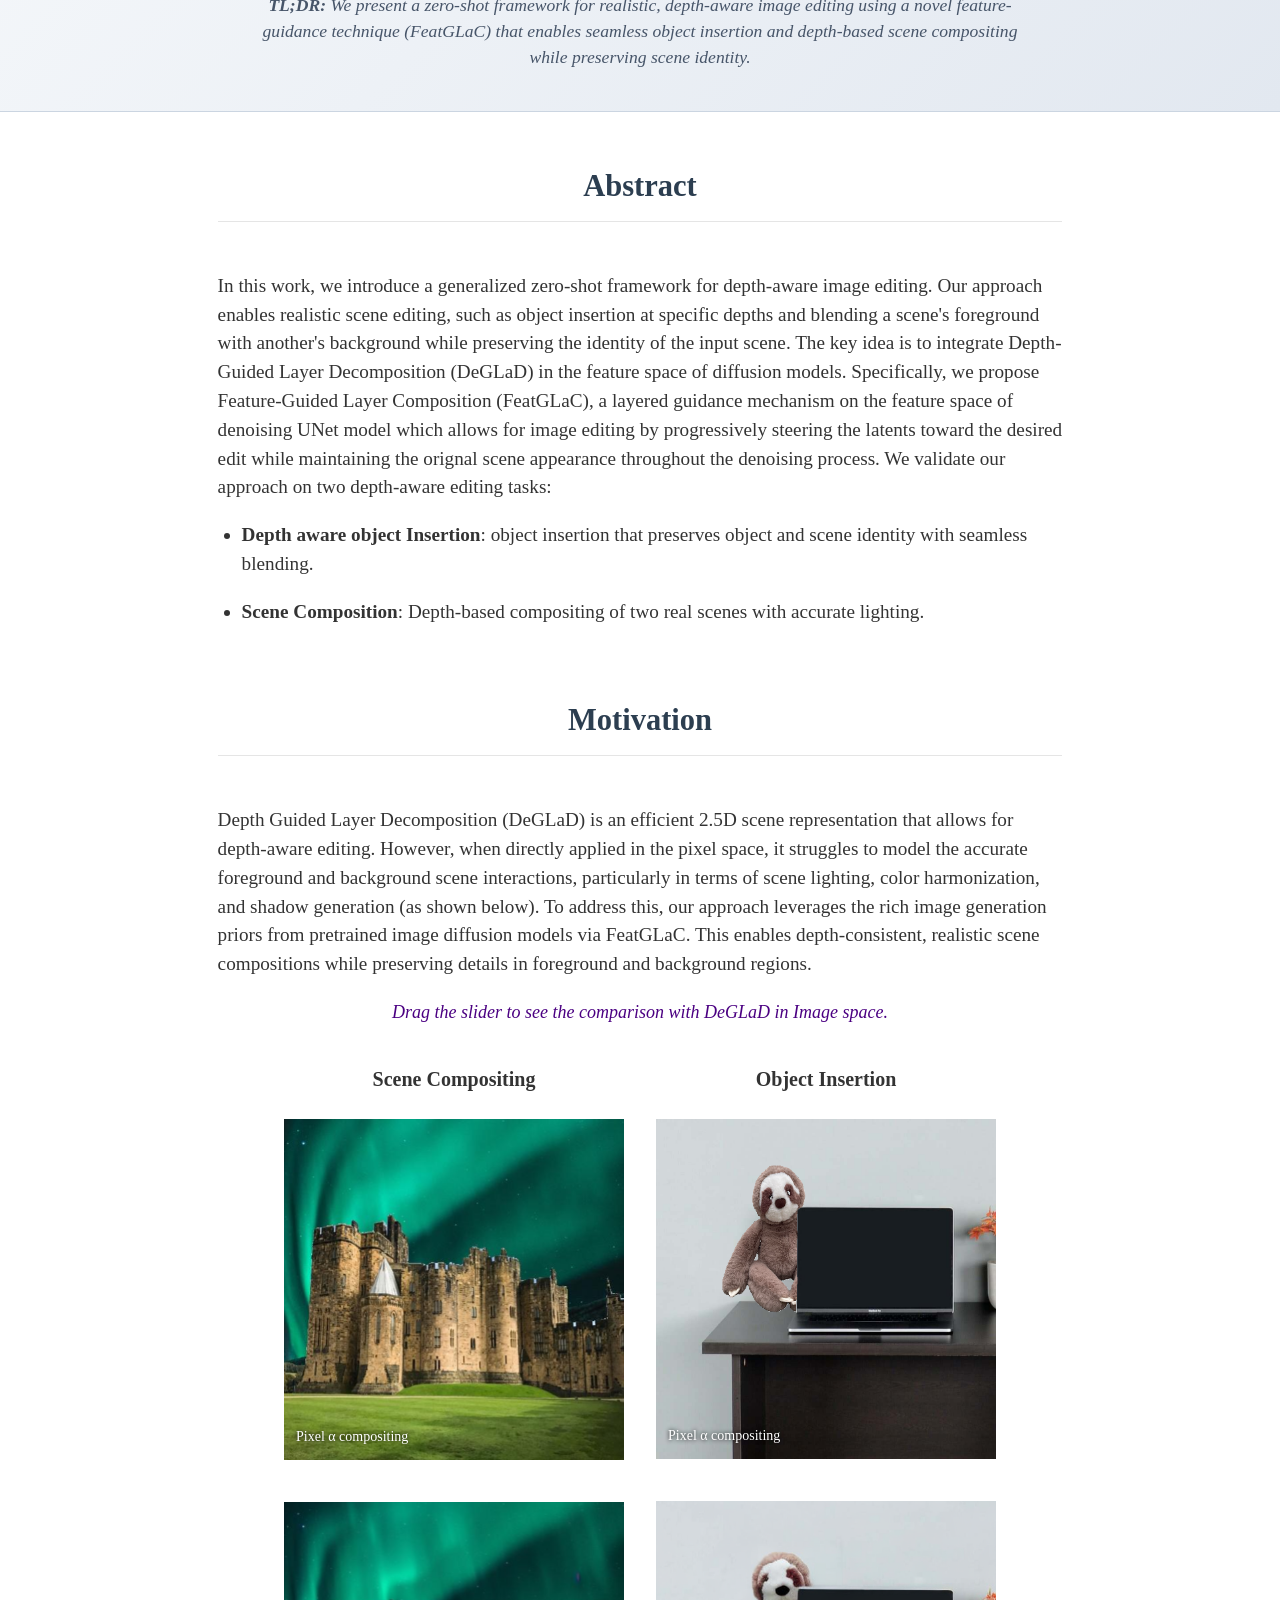
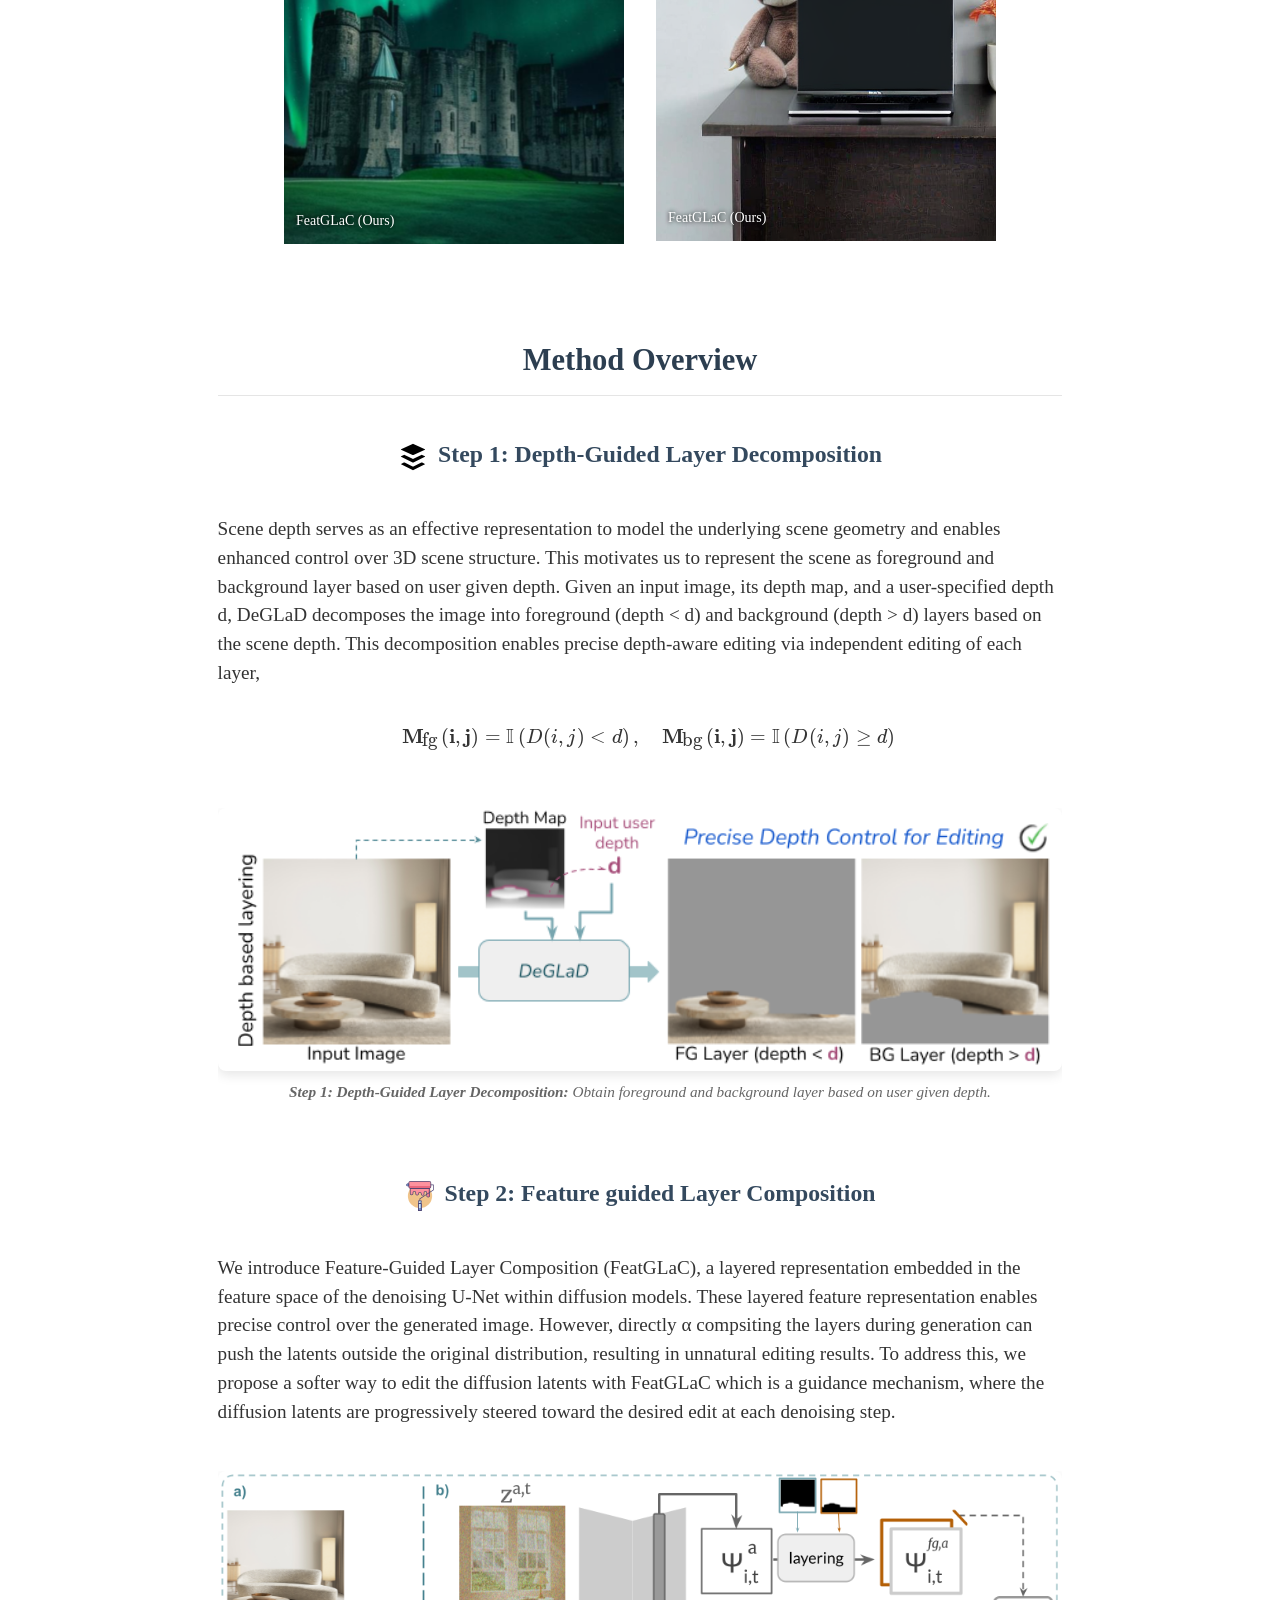
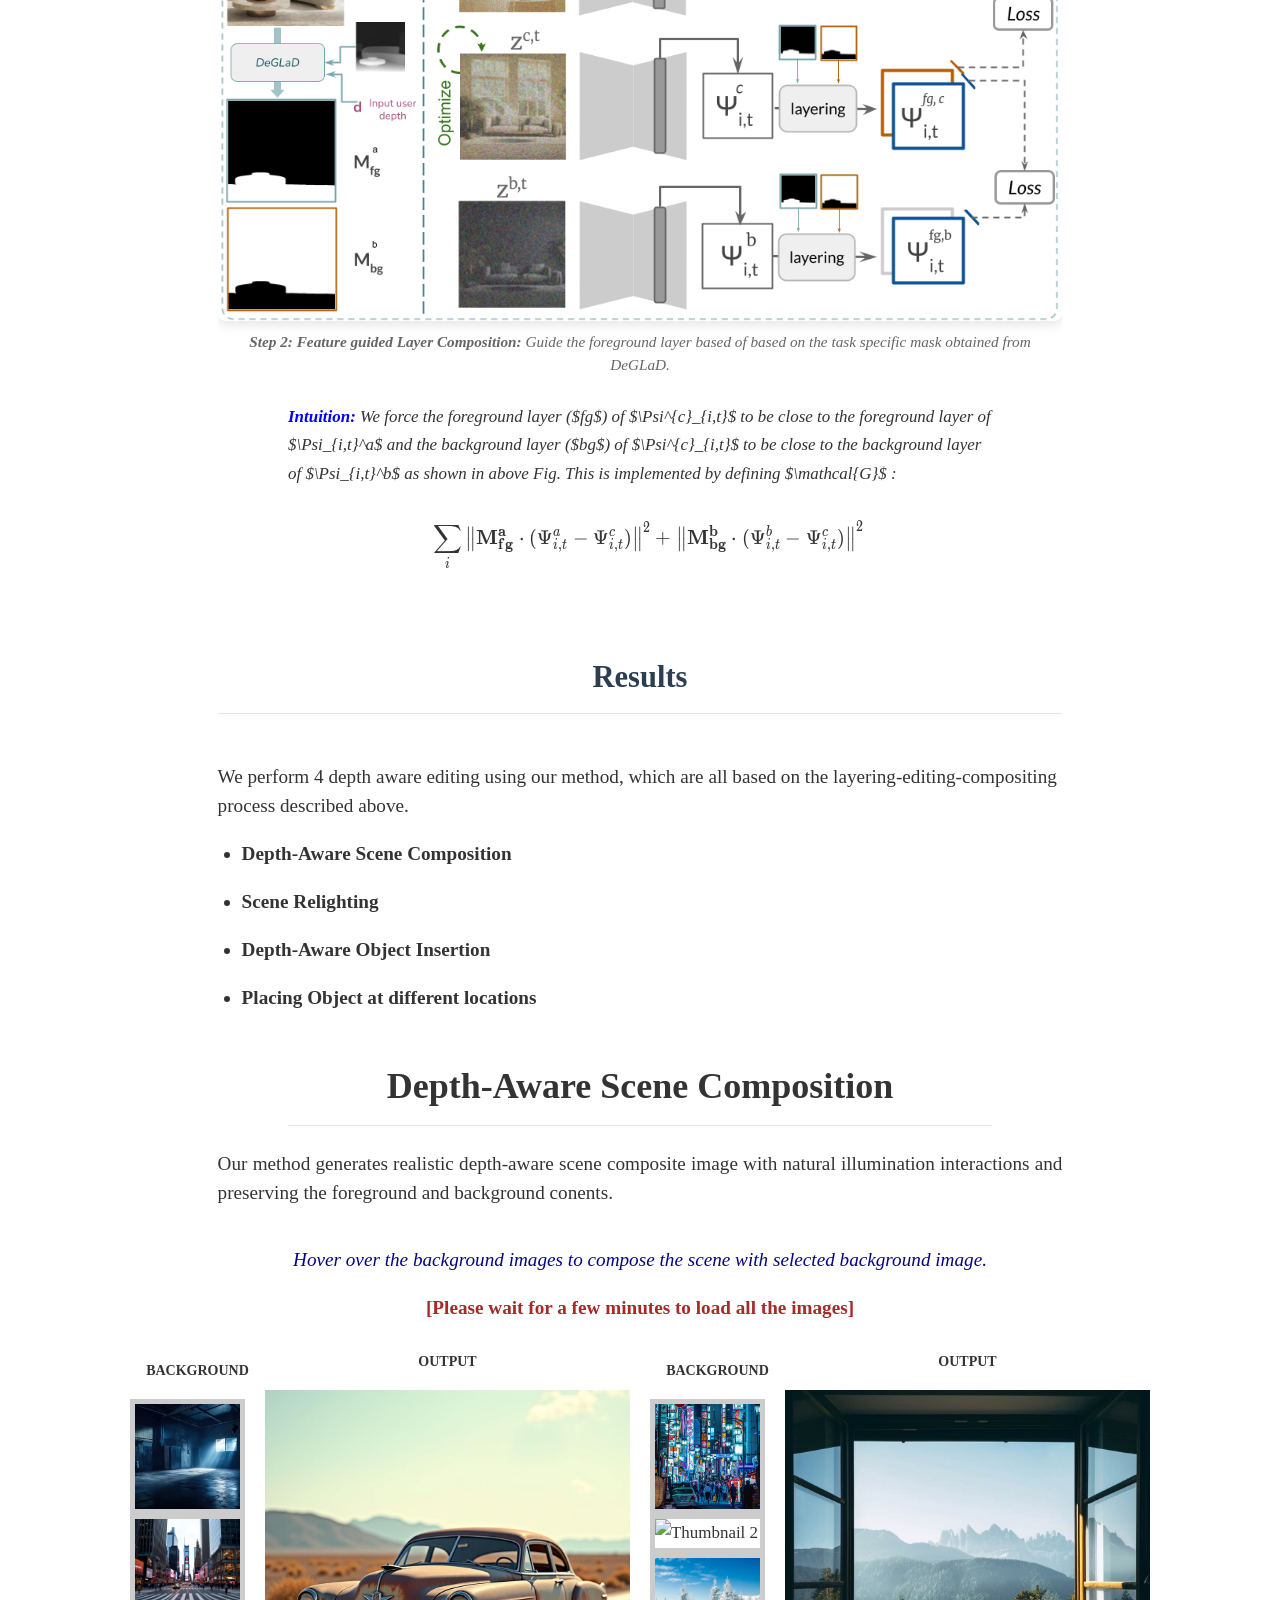
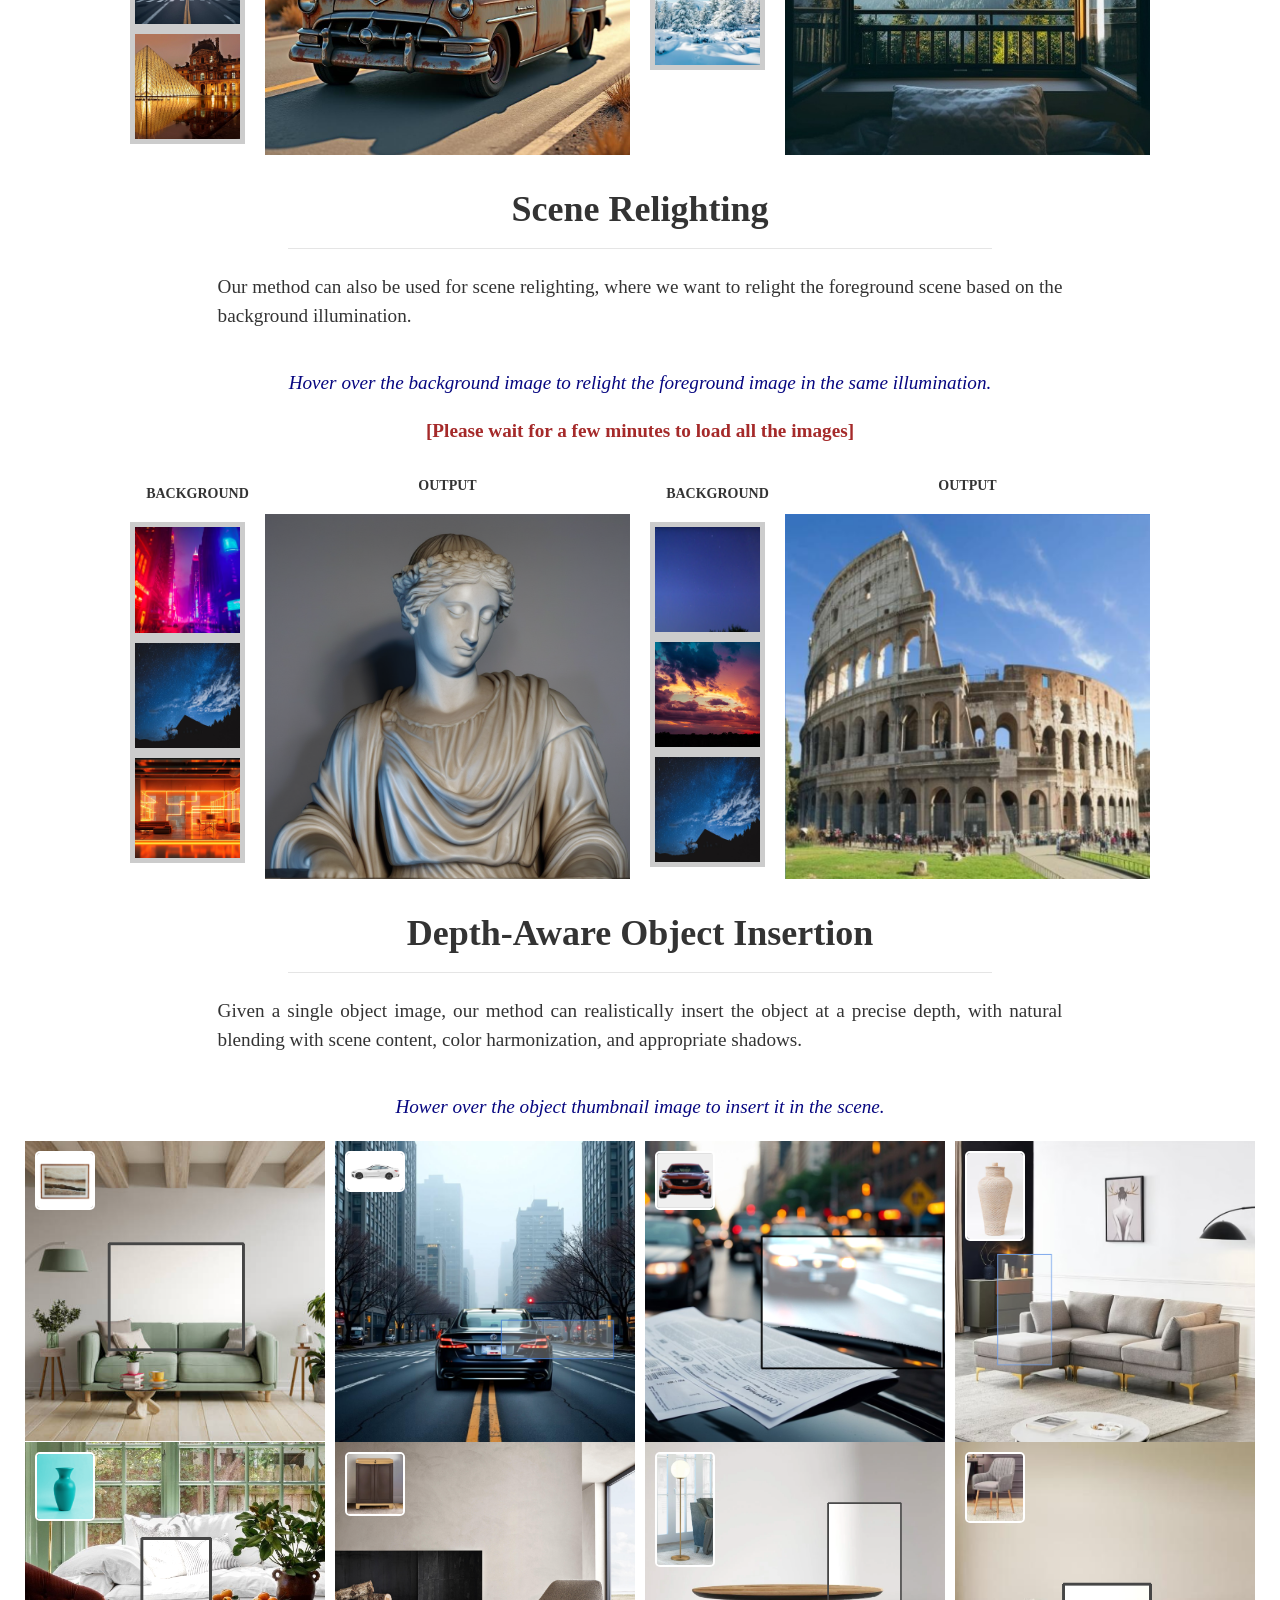
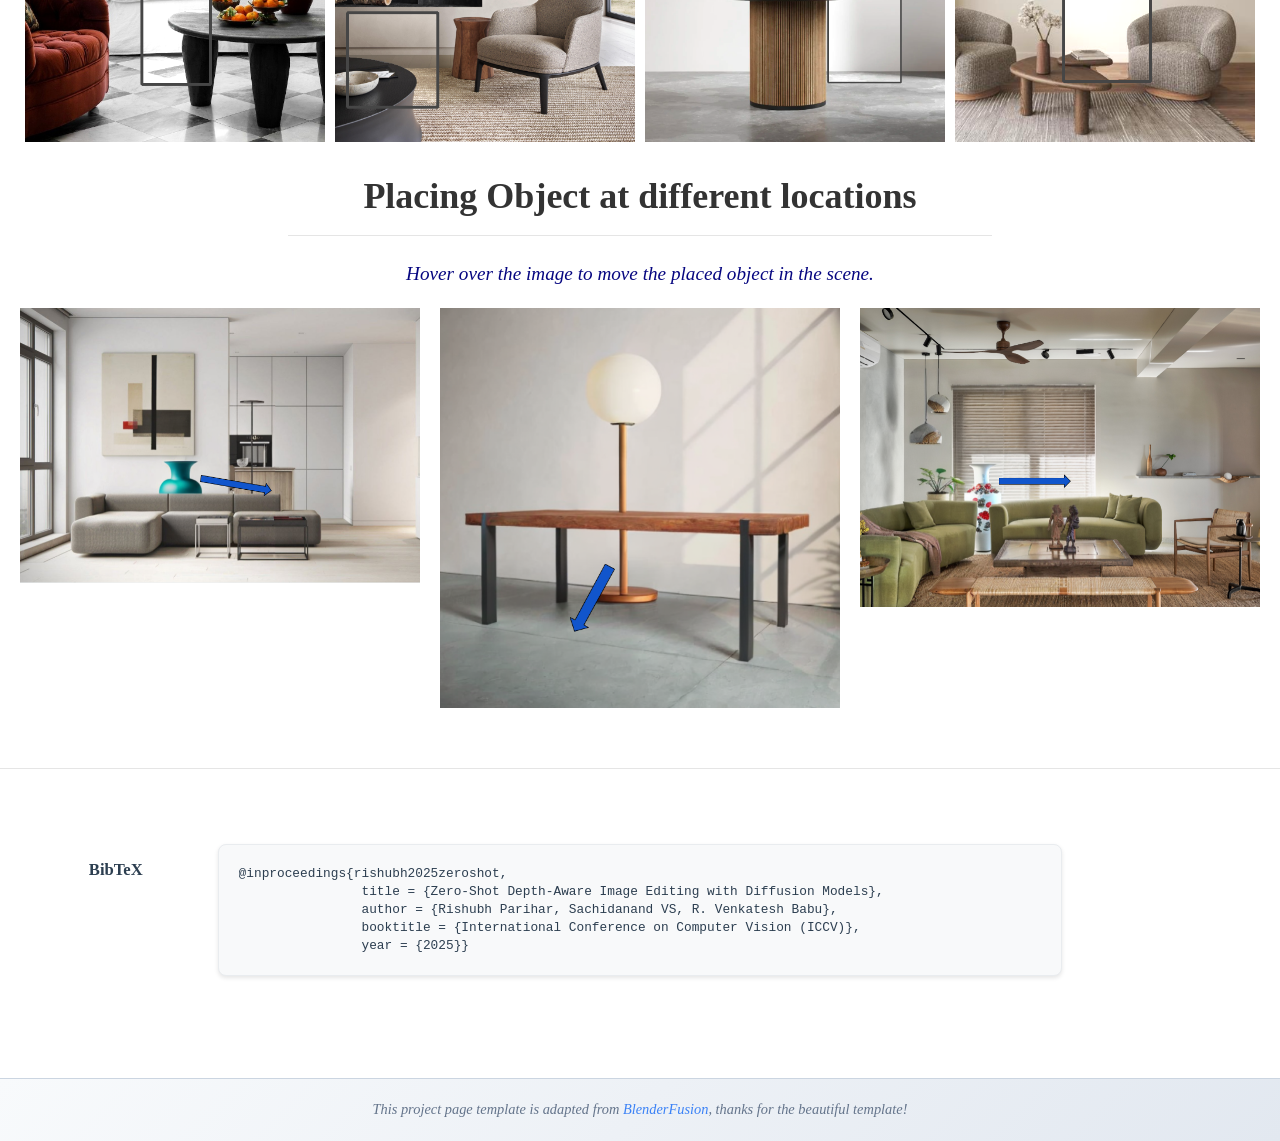
==== commit d3258433: "added bibtex and changed bg img" ====
--- a/index.html
+++ b/index.html
@@ -112,7 +112,7 @@
                 </div>
             </div>
             <div class="header-image">
-                <img src="static/img/mdf.png" alt="Teaser Image" class="teaser-image">
+                <img src="static/img/mdf2.png" alt="Teaser Image" class="teaser-image">
             </div>
         </div>
     </div>
@@ -700,7 +700,11 @@
     <d-appendix>
         <h3 style="margin-top: 30px; margin-bottom: 15px; font-size: 1.3em; color: #2c3e50;">BibTeX</h3>
         <div class="bibtex-container" style="background: #f8f9fa; border: 1px solid #e9ecef; border-radius: 8px; padding: 20px; margin: 15px 0; font-family: 'Courier New', Consolas, monospace; box-shadow: 0 2px 4px rgba(0,0,0,0.1);">
-            <pre style="margin: 0; overflow-x: auto; line-height: 1.4; color: #2c3e50;"><code>@article{...}</code></pre>
+            <pre style="margin: 0; overflow-x: auto; line-height: 1.4; color: #2c3e50;"><code>@inproceedings{rishubh2025zeroshot,
+                title = {Zero-Shot Depth-Aware Image Editing with Diffusion Models},
+                author = {Rishubh Parihar, Sachidanand VS, R. Venkatesh Babu},
+                booktitle = {International Conference on Computer Vision (ICCV)},      
+                year = {2025}}</code></pre>
         </div>
         <d-footnote-list></d-footnote-list>
         <d-citation-list></d-citation-list>
--- a/static/css/style.css
+++ b/static/css/style.css
@@ -8,8 +8,10 @@
 
     /* background: linear-gradient(127deg, #265073 0%, #596FB7 45%, #C6CF9B 70%, rgb(244,234,203) 100%); */
     /* background: linear-gradient(127deg, #265073 0%, #596FB7 45%, #FEAE6F 75%, rgb(239, 212, 133) 100%); */
-    background: linear-gradient(127deg, #254B46ff 0%, rgb(60, 155, 142) 45%, #FEAE6F 75%, rgb(239, 212, 133) 100%);
-    
+    /* background: linear-gradient(127deg, #254B46ff 0%, rgb(60, 155, 142) 45%, #FEAE6F 75%, rgb(239, 212, 133) 100%); */
+    /* body { */
+    background: url('../img/preview3.png') repeat center center fixed;
+
 }
 
 .header-container {
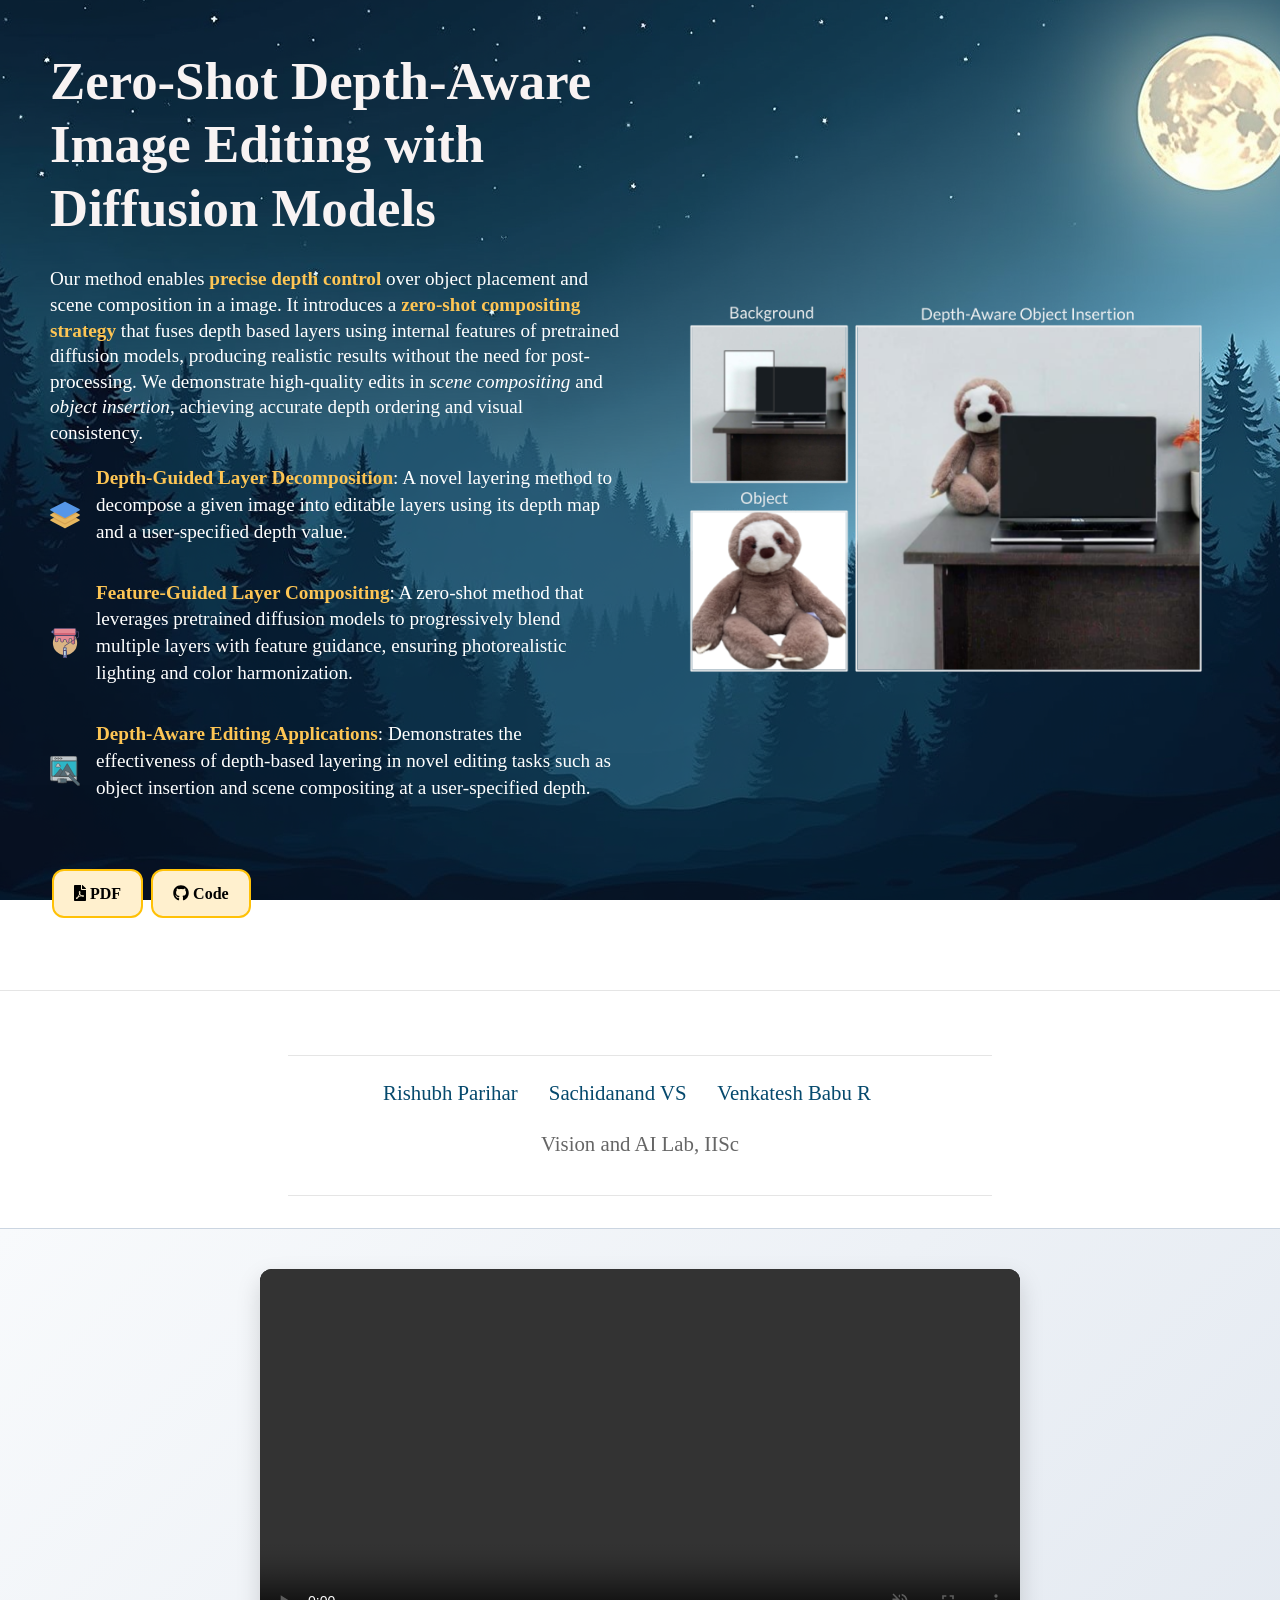
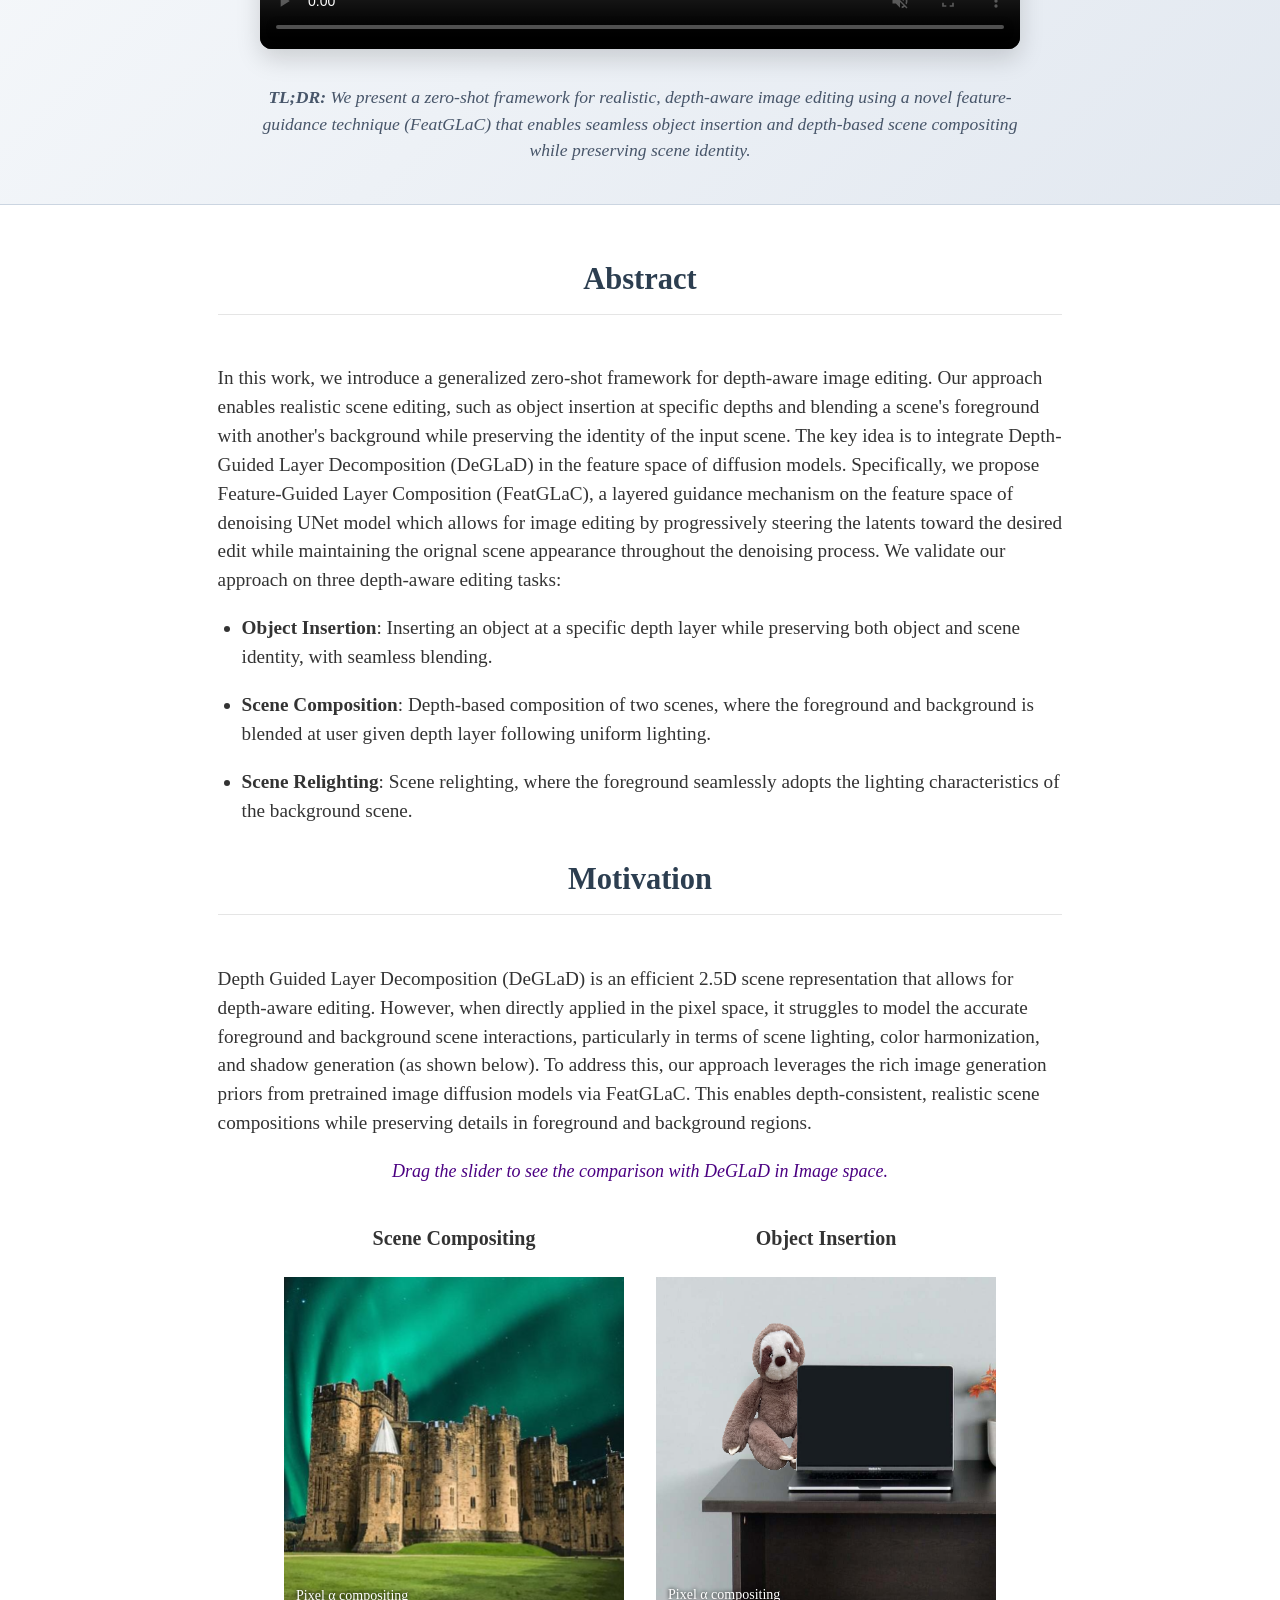
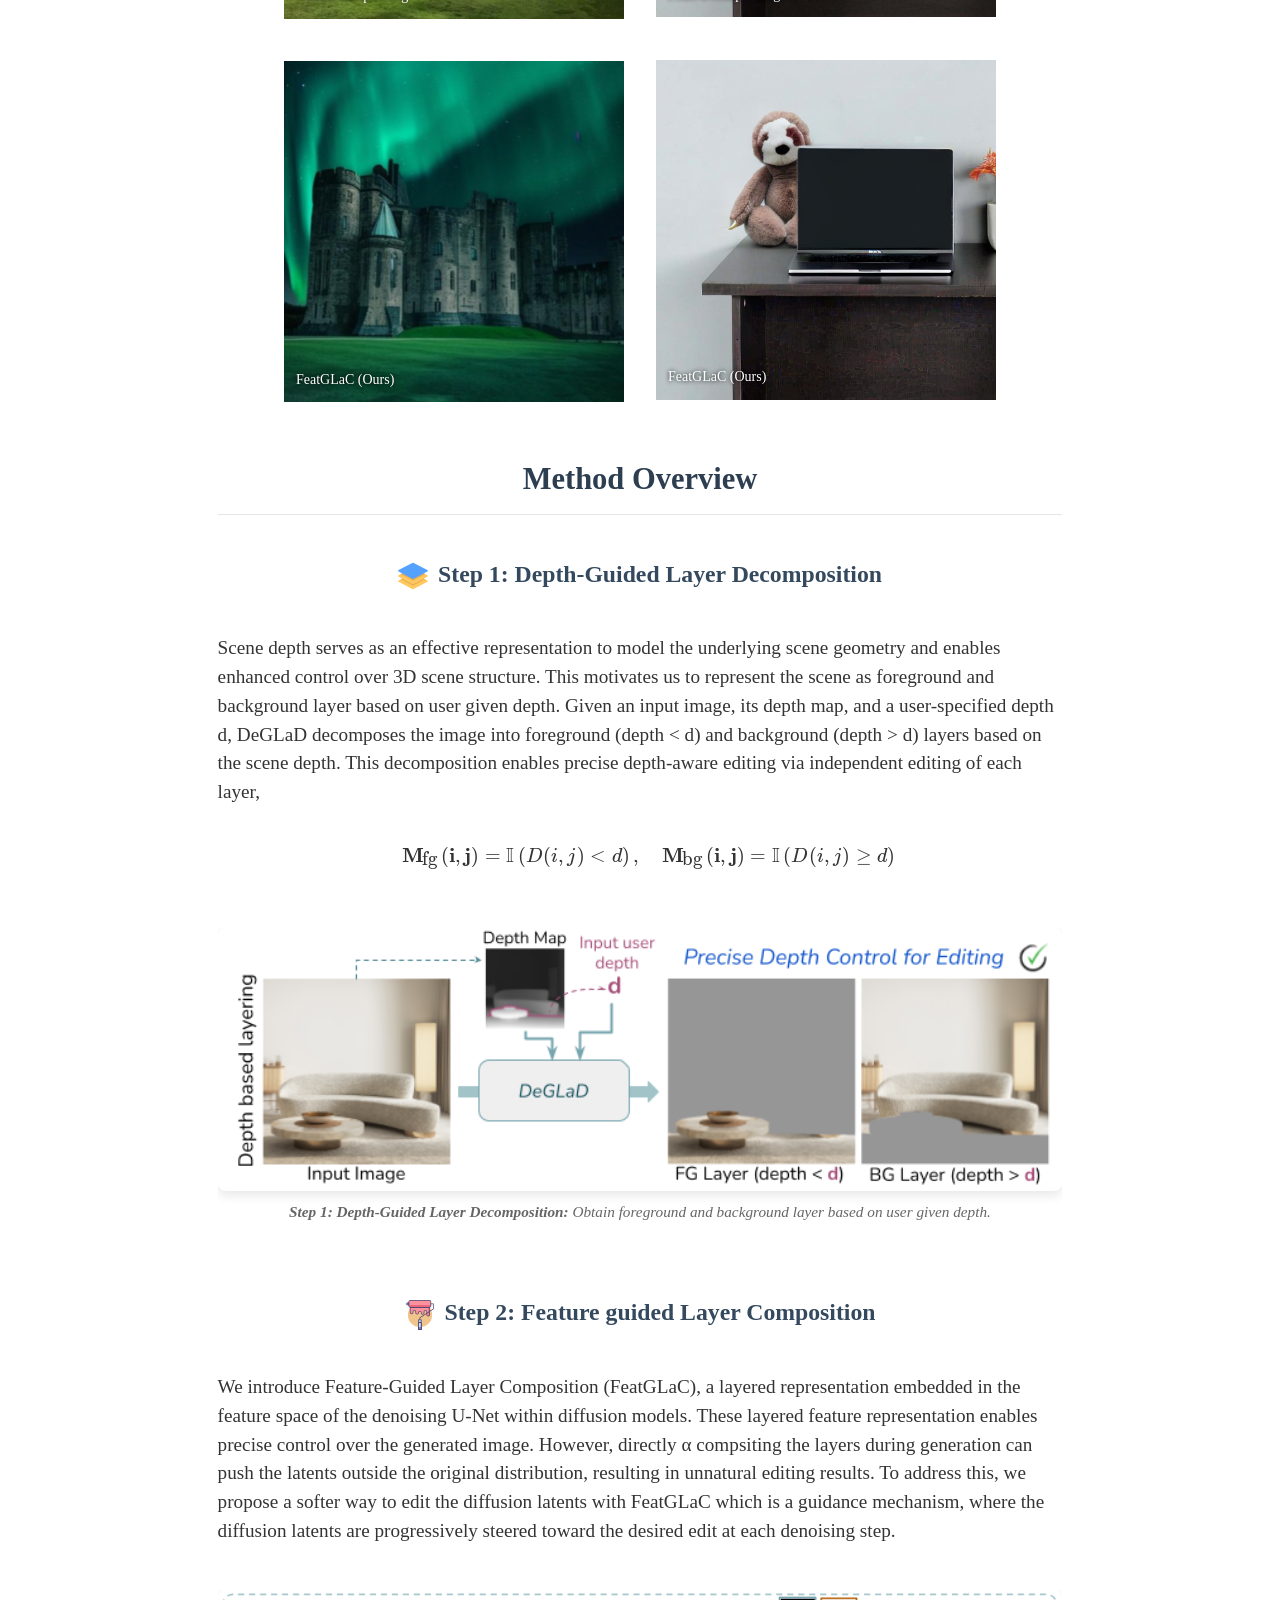
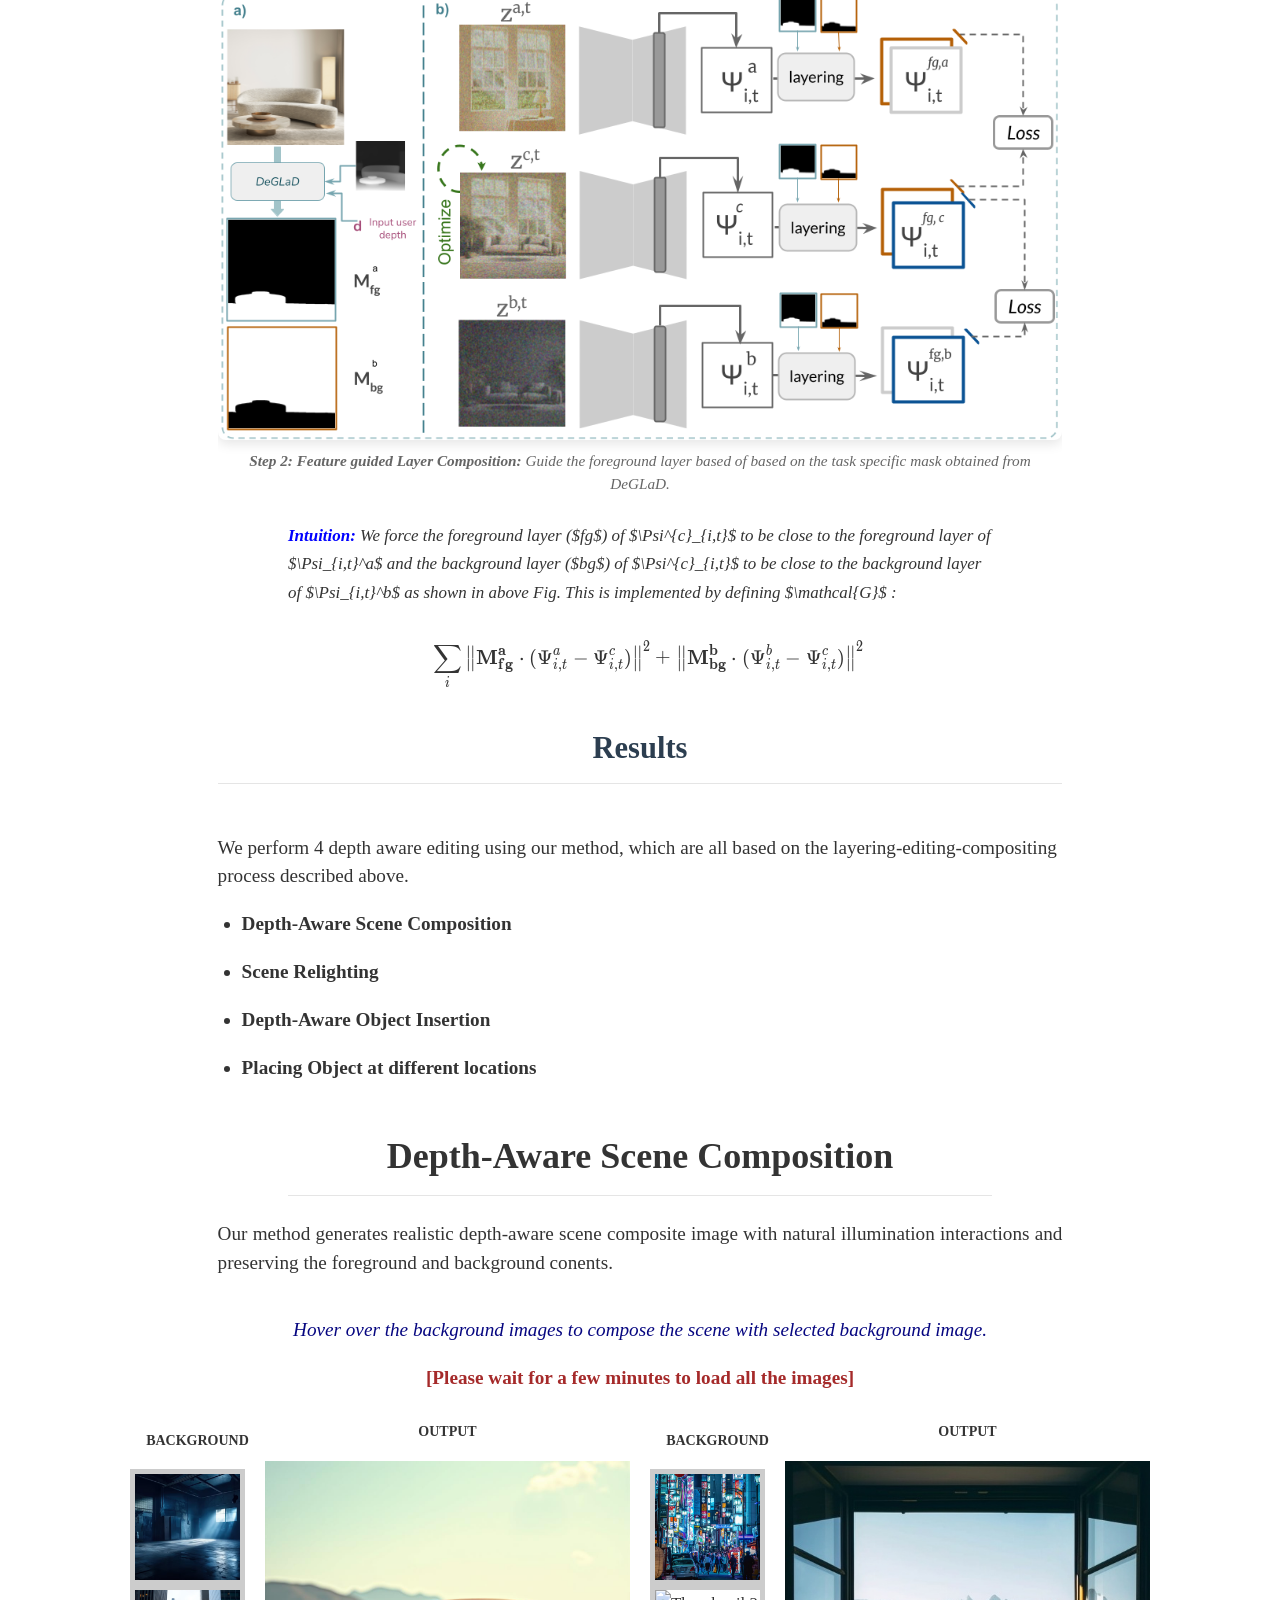
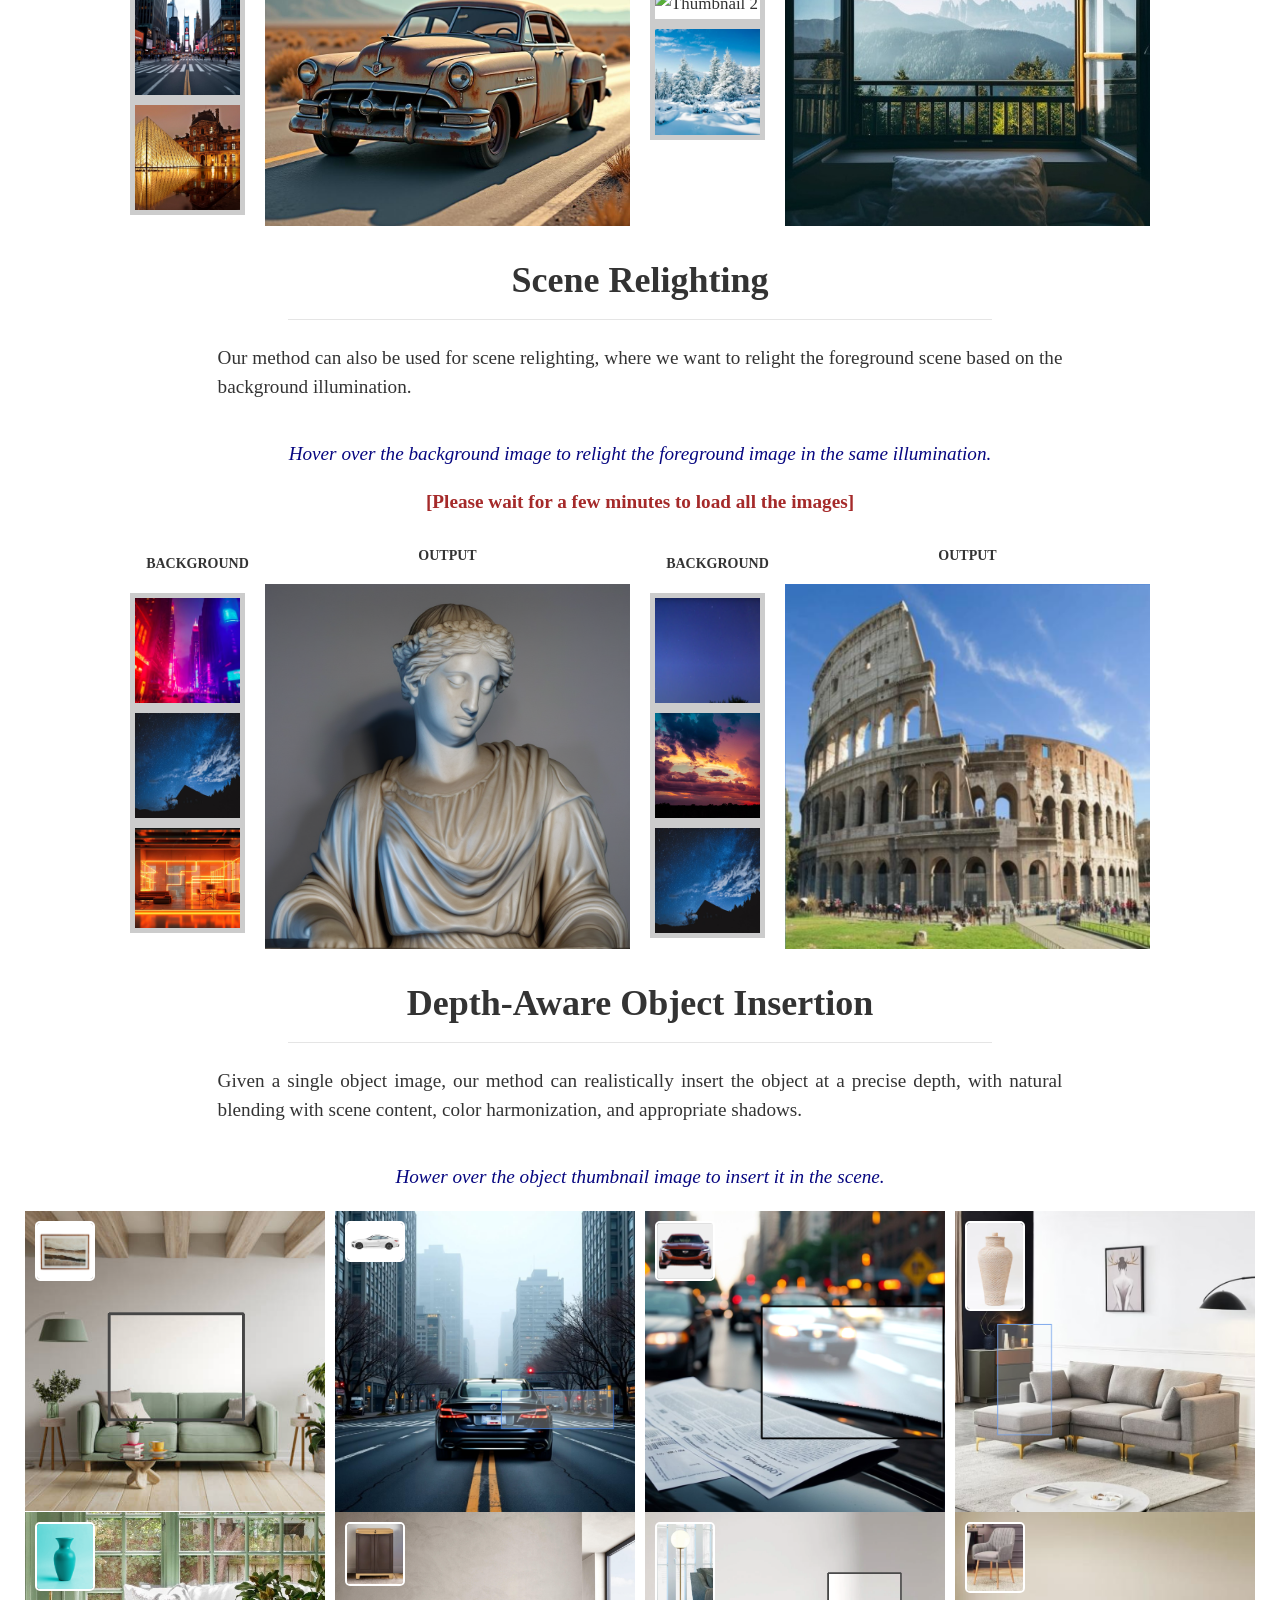
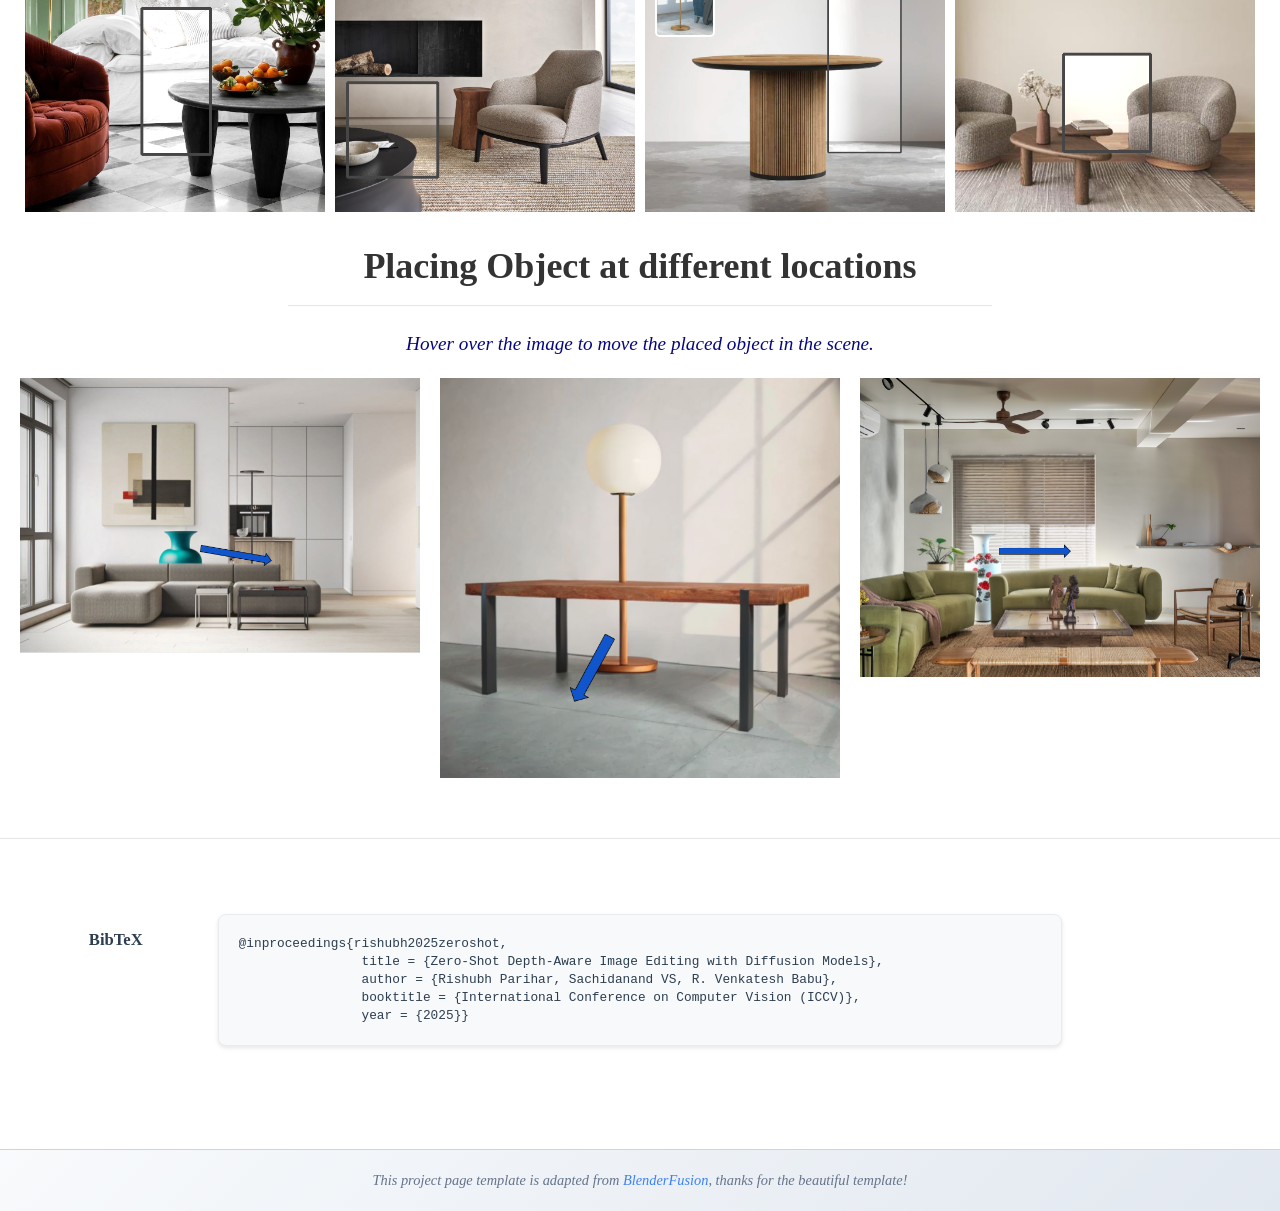
==== commit aa53d3d9: "minor changes" ====
--- a/index.html
+++ b/index.html
@@ -51,7 +51,7 @@
     <div class="header-wrapper">
         <div class="header-container" id="header-container">
             <div class="header-content">
-                <h1 style="margin-top: 0px">Zero-Shot Depth-Aware Image Editing with Diffusion Models</h1>
+                <h1 style="margin-top: 0px; color: #f8f3f3">Zero-Shot Depth-Aware Image Editing with Diffusion Models</h1>
                 <!-- <h2>3D-Grounded Visual Editing and Generative Compositing </h2> -->
                 <!-- <p style="color: #FFF7D4">
                     A <strong style="color: #ffe099">3D-grounded
@@ -59,28 +59,34 @@
                     BlenderFusion employs a <strong style="color: #ffe099">layering-editing-compositing</strong> process:
                 </p> -->
 
-                <p style="color: #FFF7D4">
-                    Our method enables <strong style="color: #ffe099">precise depth control</strong>  over object placement and scene composition in a image. 
-                    It introduces a <strong style="color: #ffe099">zero-shot compositing strategy</strong> that fuses depth based layers using internal features of pretrained diffusion models, producing realistic results without the need for post-processing. 
+                <p style="color: #ffffff">
+                    Our method enables <strong style="color: #fdc554">precise depth control</strong>  over object placement and scene composition in a image. 
+                    It introduces a <strong style="color: #fdc554">zero-shot compositing strategy</strong> that fuses depth based layers using internal features of pretrained diffusion models, producing realistic results without the need for post-processing. 
                     We demonstrate high-quality edits in <em>scene compositing</em> and <em>object insertion</em>, achieving accurate depth ordering and visual consistency.
                 </p>
                 <div class="icon-container">
                     <div class="icon-item">
-                        <img src="static/img/icons/buffer.svg">
+                        <img src="static/img/icons/stack.svg">
                         <div>
-                            <strong>Depth-Guided Layer Decomposition</strong>: A novel layering method to decompose a given image into editable layers using its depth map and a user-specified depth value.
+                            <p style="color: #ffffff">
+                            <strong style="color: #fdc554">Depth-Guided Layer Decomposition</strong>: A novel layering method to decompose a given image into editable layers using its depth map and a user-specified depth value.
+                            </p>
                         </div>
                     </div>
                     <div class="icon-item">
                         <img src="static/img/icons/compose.svg">
                         <div>
-                            <strong>Feature-Guided Layer Compositing</strong>: A zero-shot method that leverages pretrained diffusion models to progressively blend multiple layers with feature guidance, ensuring photorealistic lighting and color harmonization.
+                            <p style="color: #ffffff">
+                            <strong style="color: #fdc554">Feature-Guided Layer Compositing</strong>: A zero-shot method that leverages pretrained diffusion models to progressively blend multiple layers with feature guidance, ensuring photorealistic lighting and color harmonization.
+                            </p>
                         </div>
                     </div>
                     <div class="icon-item">
                         <img src="static/img/icons/edit.svg">
                         <div>
-                            <strong>Depth-Aware Editing Applications</strong>: Demonstrates the effectiveness of depth-based layering in novel editing tasks such as object insertion and scene compositing at a user-specified depth.
+                            <p style="color: #ffffff">
+                            <strong style="color: #fdc554">Depth-Aware Editing Applications</strong>: Demonstrates the effectiveness of depth-based layering in novel editing tasks such as object insertion and scene compositing at a user-specified depth.
+                        </p>
                         </div>
                     </div>
                 </div>
@@ -139,18 +145,18 @@
     <div class="byline">
         <div class="byline-container">
             <p class="authors">
-                <a href="https://rishubhpar.github.io/" class="author-link" target="_blank">Rishubh Parihar<sup>1,†</sup></a> &emsp;
-                <a href="https://scholar.google.com/citations?user=Hup_9BkAAAAJ&hl=en" class="author-link" target="_blank">Sachidanand VS<sup>1</sup></a> &emsp;
-                <a href="https://cds.iisc.ac.in/faculty/venky/" class="author-link" target="_blank">Venkatesh Babu R<sup>1</sup></a> &emsp;
+                <a href="https://rishubhpar.github.io/" class="author-link" target="_blank">Rishubh Parihar<sup></sup></a> &emsp;
+                <a href="https://scholar.google.com/citations?user=Hup_9BkAAAAJ&hl=en" class="author-link" target="_blank">Sachidanand VS<sup></sup></a> &emsp;
+                <a href="https://cds.iisc.ac.in/faculty/venky/" class="author-link" target="_blank">Venkatesh Babu R<sup></sup></a> &emsp;
             </p>
             <div class="affiliations">
                 <p>
-                    <span class="affiliation-link"><sup>1</sup>Indian Institute of Science</span>
+                    <span class="affiliation-link"><sup></sup>Vision and AI Lab, IISc</span>
                 </p>
             </div>
-            <p class="author-notes" style="text-align: center;">
+            <!-- <p class="author-notes" style="text-align: center;">
                 <span class="author-note"><sup>†</sup>Corresponding authors</span>
-            </p>
+            </p> -->
         </div>
     </div>
     <!-- TL;DR Section -->
@@ -187,16 +193,17 @@
         The key idea is to integrate Depth-Guided Layer Decomposition (DeGLaD) in the feature space of diffusion models. Specifically, we propose Feature-Guided Layer Composition (FeatGLaC), 
         a layered guidance mechanism on the feature space of denoising UNet model which allows for image editing by progressively steering the 
         latents toward the desired edit while maintaining the orignal scene appearance throughout the denoising process. We validate our approach on 
-        two depth-aware editing tasks:
+        three depth-aware editing tasks:
     </p>
     <ul class="text" style="margin-top: 0em;">
-        <li><strong>Depth aware object Insertion</strong>: object insertion that preserves object and scene identity with seamless blending.</li>
-        <li><strong>Scene Composition</strong>: Depth-based compositing of two real scenes with accurate lighting.</li>
+        <li><strong>Object Insertion</strong>: Inserting an object at a specific depth layer while preserving both object and scene identity, with seamless blending.</li>
+        <li><strong>Scene Composition</strong>: Depth-based composition of two scenes, where the foreground and background is blended at user given depth layer following uniform lighting.</li>
+        <li><strong>Scene Relighting</strong>: Scene relighting, where the foreground seamlessly adopts the lighting characteristics of the background scene.</li>
     </ul>
     </div>
 
 
-    <h2 id="method-overview" class="text">Motivation </h2>
+    <h2 style="margin-top: 0.5em;" id="method-overview" class="text">Motivation </h2>
     <div id="motivation">
     <p class="text">
         Depth Guided Layer Decomposition (DeGLaD) is an efficient 2.5D scene representation that allows for depth-aware editing. 
@@ -206,7 +213,6 @@
         priors from pretrained image diffusion models via FeatGLaC. This enables depth-consistent, realistic
         scene compositions while preserving details in foreground and background regions. 
     </p>
-
     </div>
 
     <!-- Slider Section -->
@@ -232,10 +238,13 @@
         .slider-item {
             width: 100%;
             max-width: 400px;
+            margin: 0;
+            padding: 0;
         }
         img-comparison-slider {
             width: 100%;
             border-radius: 8px;
+            margin: 0;
         }
         figcaption1 {
             position: absolute;
@@ -280,7 +289,6 @@
         </div>
     </div>
 
-
     <script>
     window.MathJax = {
         tex: {
@@ -315,8 +323,8 @@
         In the following section, we detail our three steps that mirrors the <strong>layering-editing-compositing</strong> process of traditional visual compositing.
     </p>
     </div> -->
-    <h2 id="method-overview" class="text">Method Overview </h2>
-    <h3 id="layering" class="text first-subsection"><img src="static/img/icons/buffer.svg" style="width: 30px; height: 30px; vertical-align: middle; margin-right: 10px;">Step 1: Depth-Guided Layer Decomposition</h3>
+    <h2 style="margin-top: 0.5em;" id="method-overview" class="text">Method Overview </h2>
+    <h3 id="layering" class="text first-subsection"><img src="static/img/icons/stack.svg" style="width: 30px; height: 30px; vertical-align: middle; margin-right: 10px;">Step 1: Depth-Guided Layer Decomposition</h3>
     <p class="text">
        Scene depth serves as an effective representation to model the underlying scene geometry and enables enhanced control over 3D scene structure. 
        This motivates us to represent the scene as foreground and background layer based on user given depth. Given an input image,
@@ -369,7 +377,7 @@
         \]
     </p>
     <!--  -->
-    <h2 id="results" class="text">Results</h2>
+    <h2 style="margin-top: 0.2em;" id="results" class="text">Results</h2>
     <p class="text">
         We perform 4 depth aware editing using our method, which are all based on the layering-editing-compositing process described above.
     </p>
--- a/static/css/style.css
+++ b/static/css/style.css
@@ -10,7 +10,7 @@
     /* background: linear-gradient(127deg, #265073 0%, #596FB7 45%, #FEAE6F 75%, rgb(239, 212, 133) 100%); */
     /* background: linear-gradient(127deg, #254B46ff 0%, rgb(60, 155, 142) 45%, #FEAE6F 75%, rgb(239, 212, 133) 100%); */
     /* body { */
-    background: url('../img/preview3.png') repeat center center fixed;
+    background: url('../img/preview8.png') center center fixed;
 
 }
 
@@ -165,13 +165,13 @@
 }
 
 .authors {
-  font-size: 1.1rem;
+  font-size: 1.3rem;
   line-height: 2;
   margin-bottom: 1rem;
 }
 
 .author-link {
-  color: #333;
+  color: #05496d;
   text-decoration: none !important;
   border-bottom: none !important;
   transition: color 0.2s;
@@ -185,8 +185,8 @@
   }
 
 .affiliations {
-  font-size: 1rem;
-  color: #666;
+  font-size: 1.3rem;
+  color: #3c494e;
   margin: 1rem 0;
   }
 
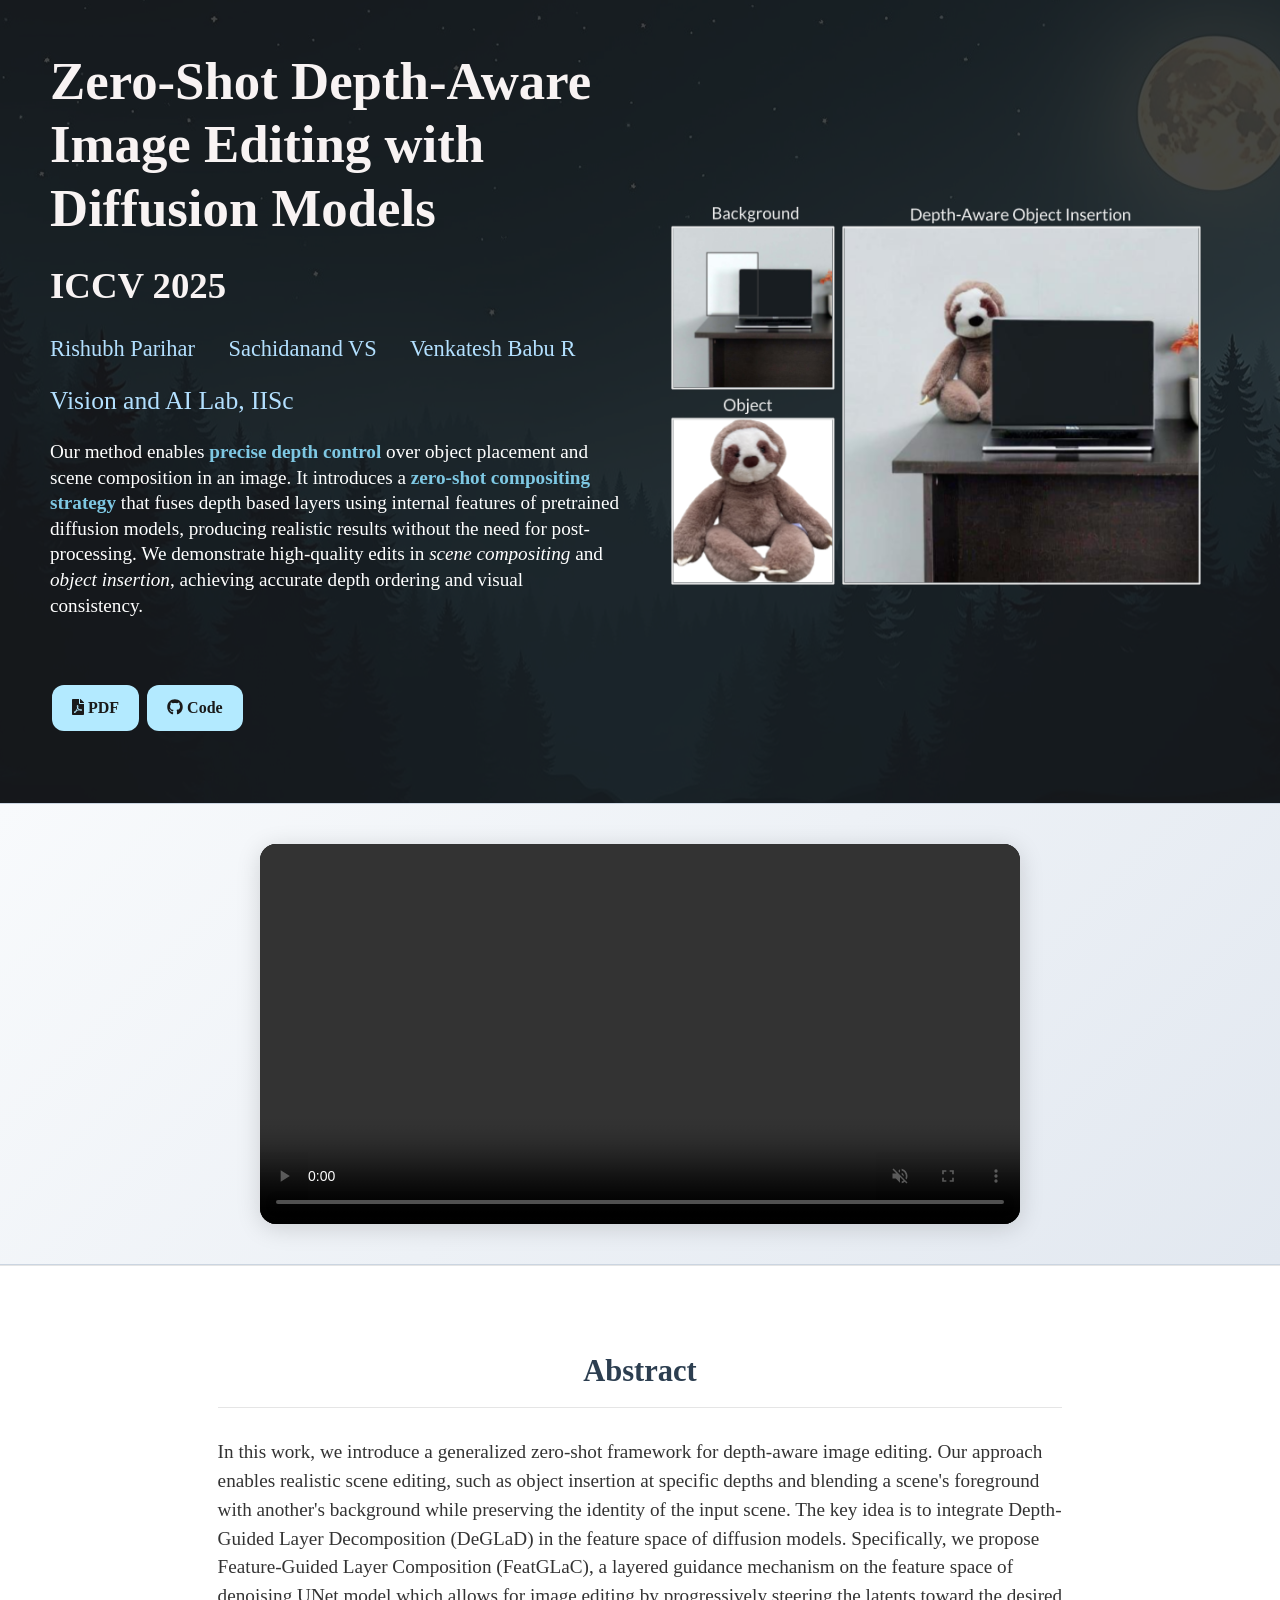
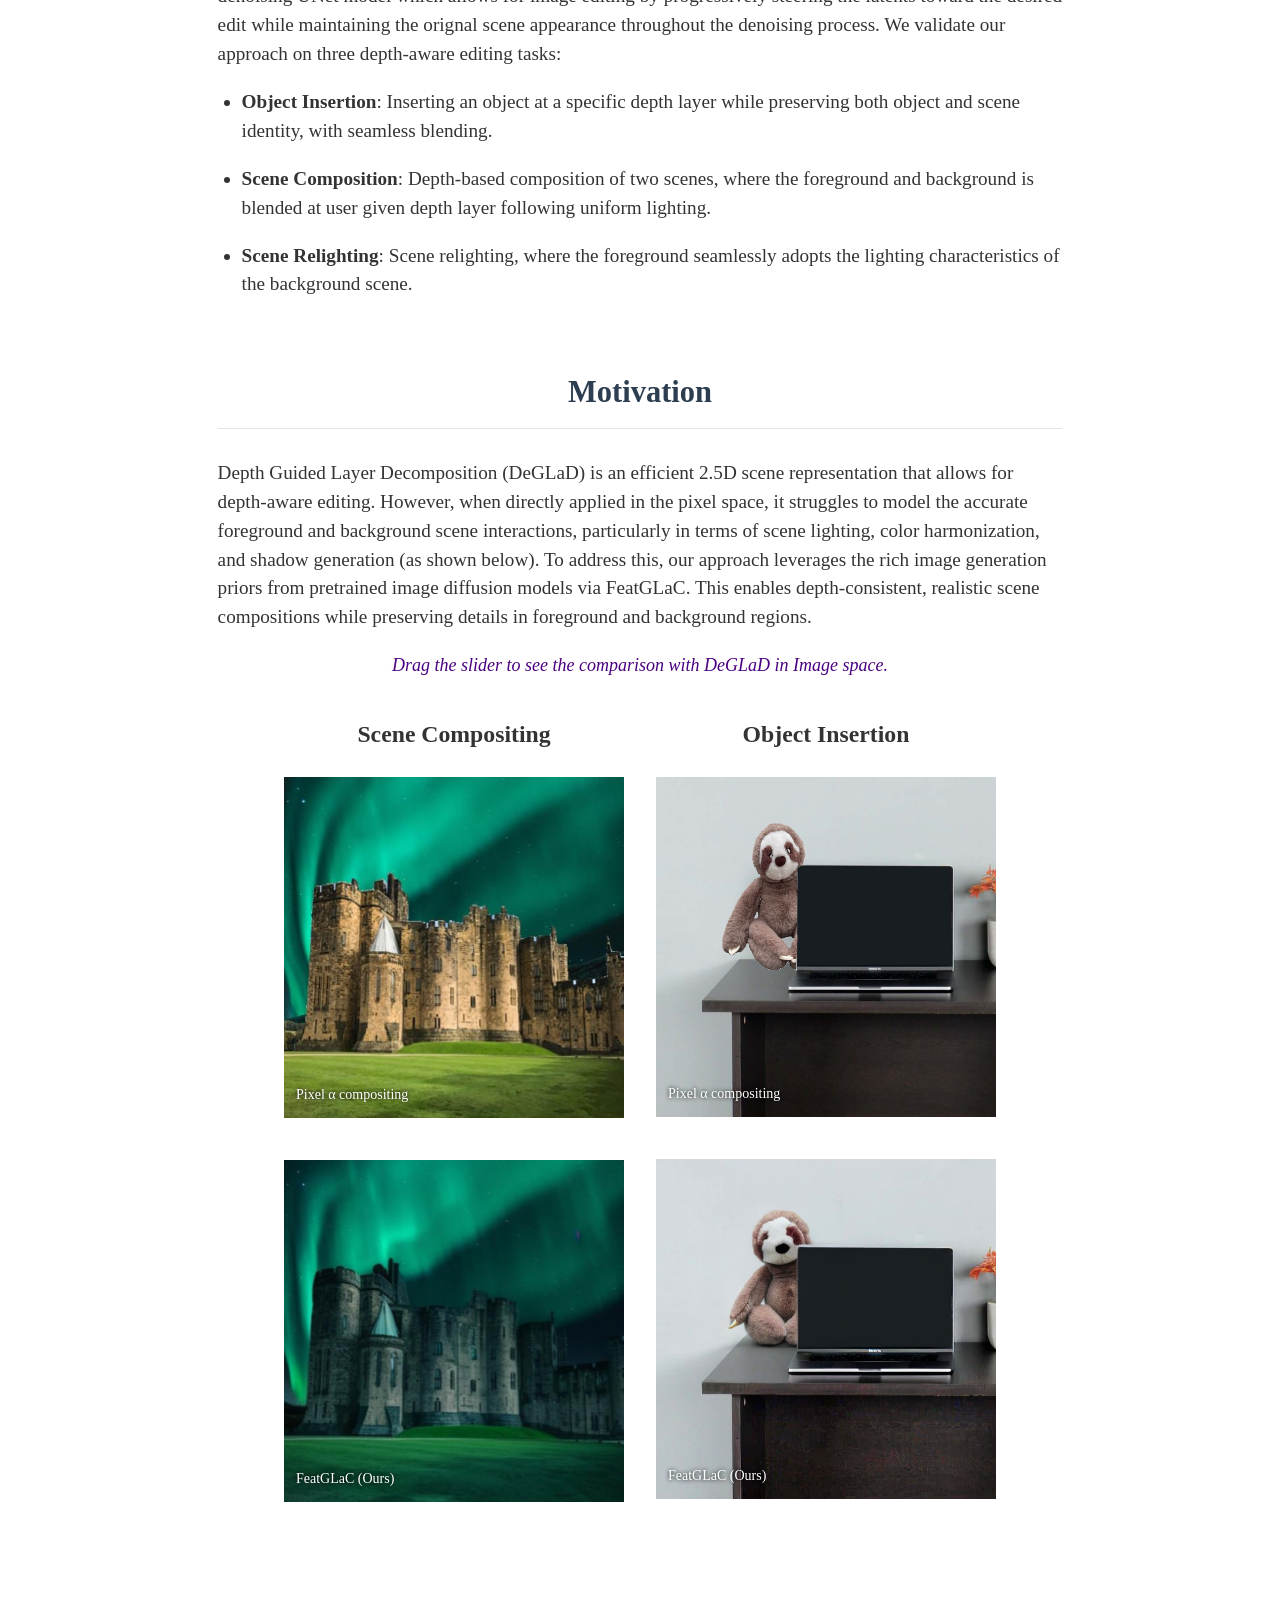
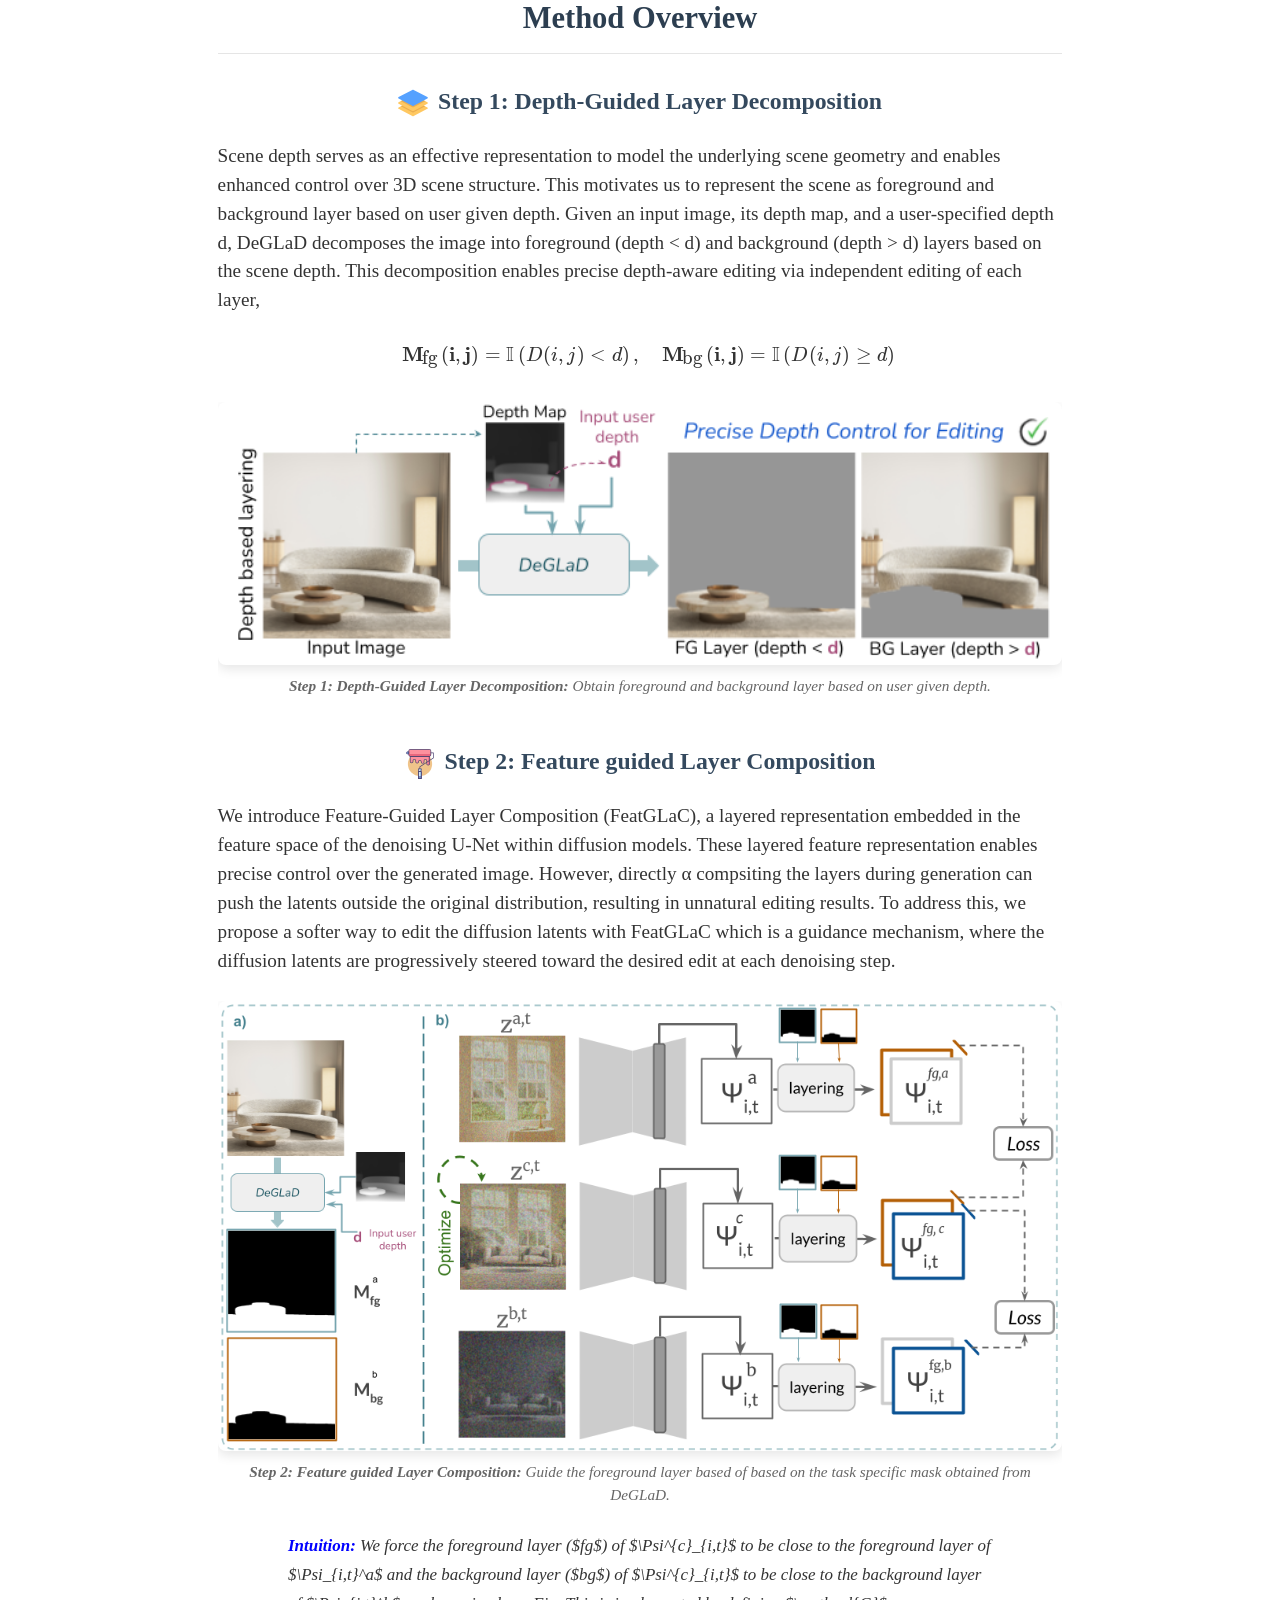
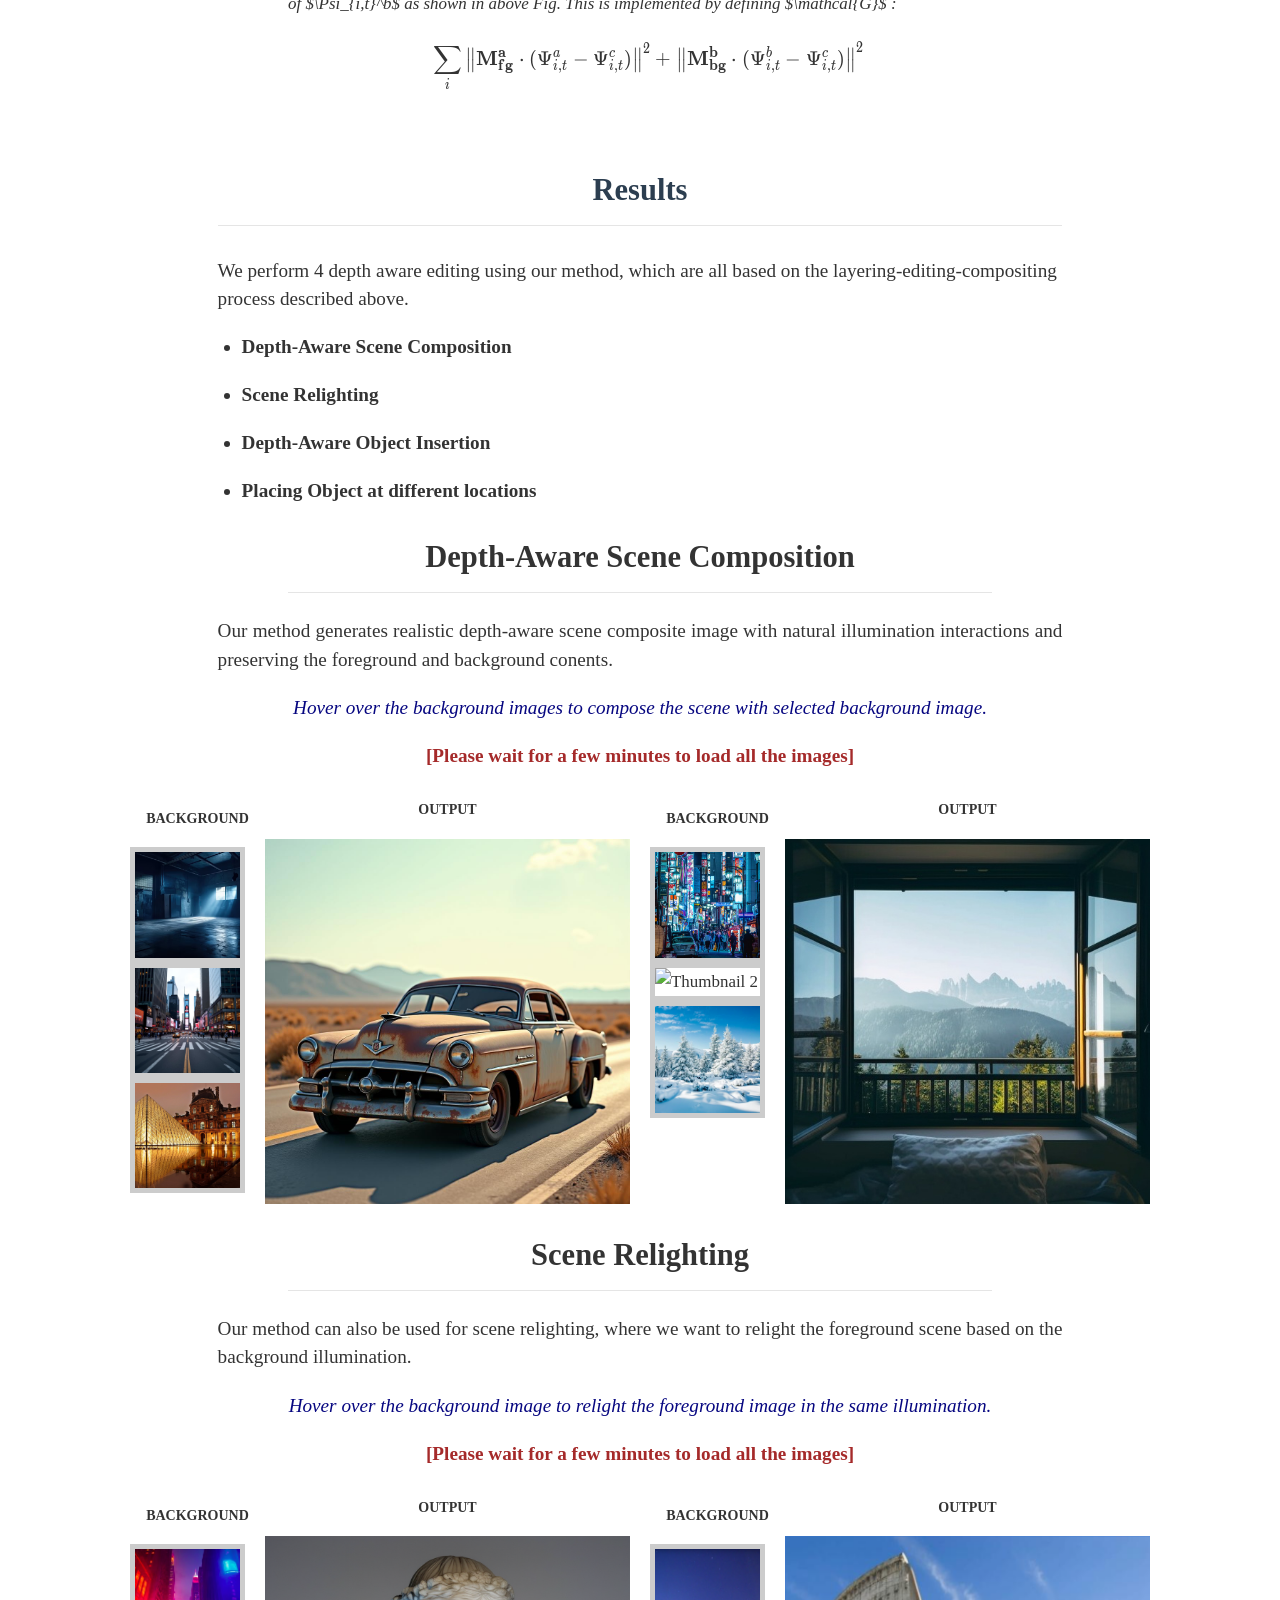
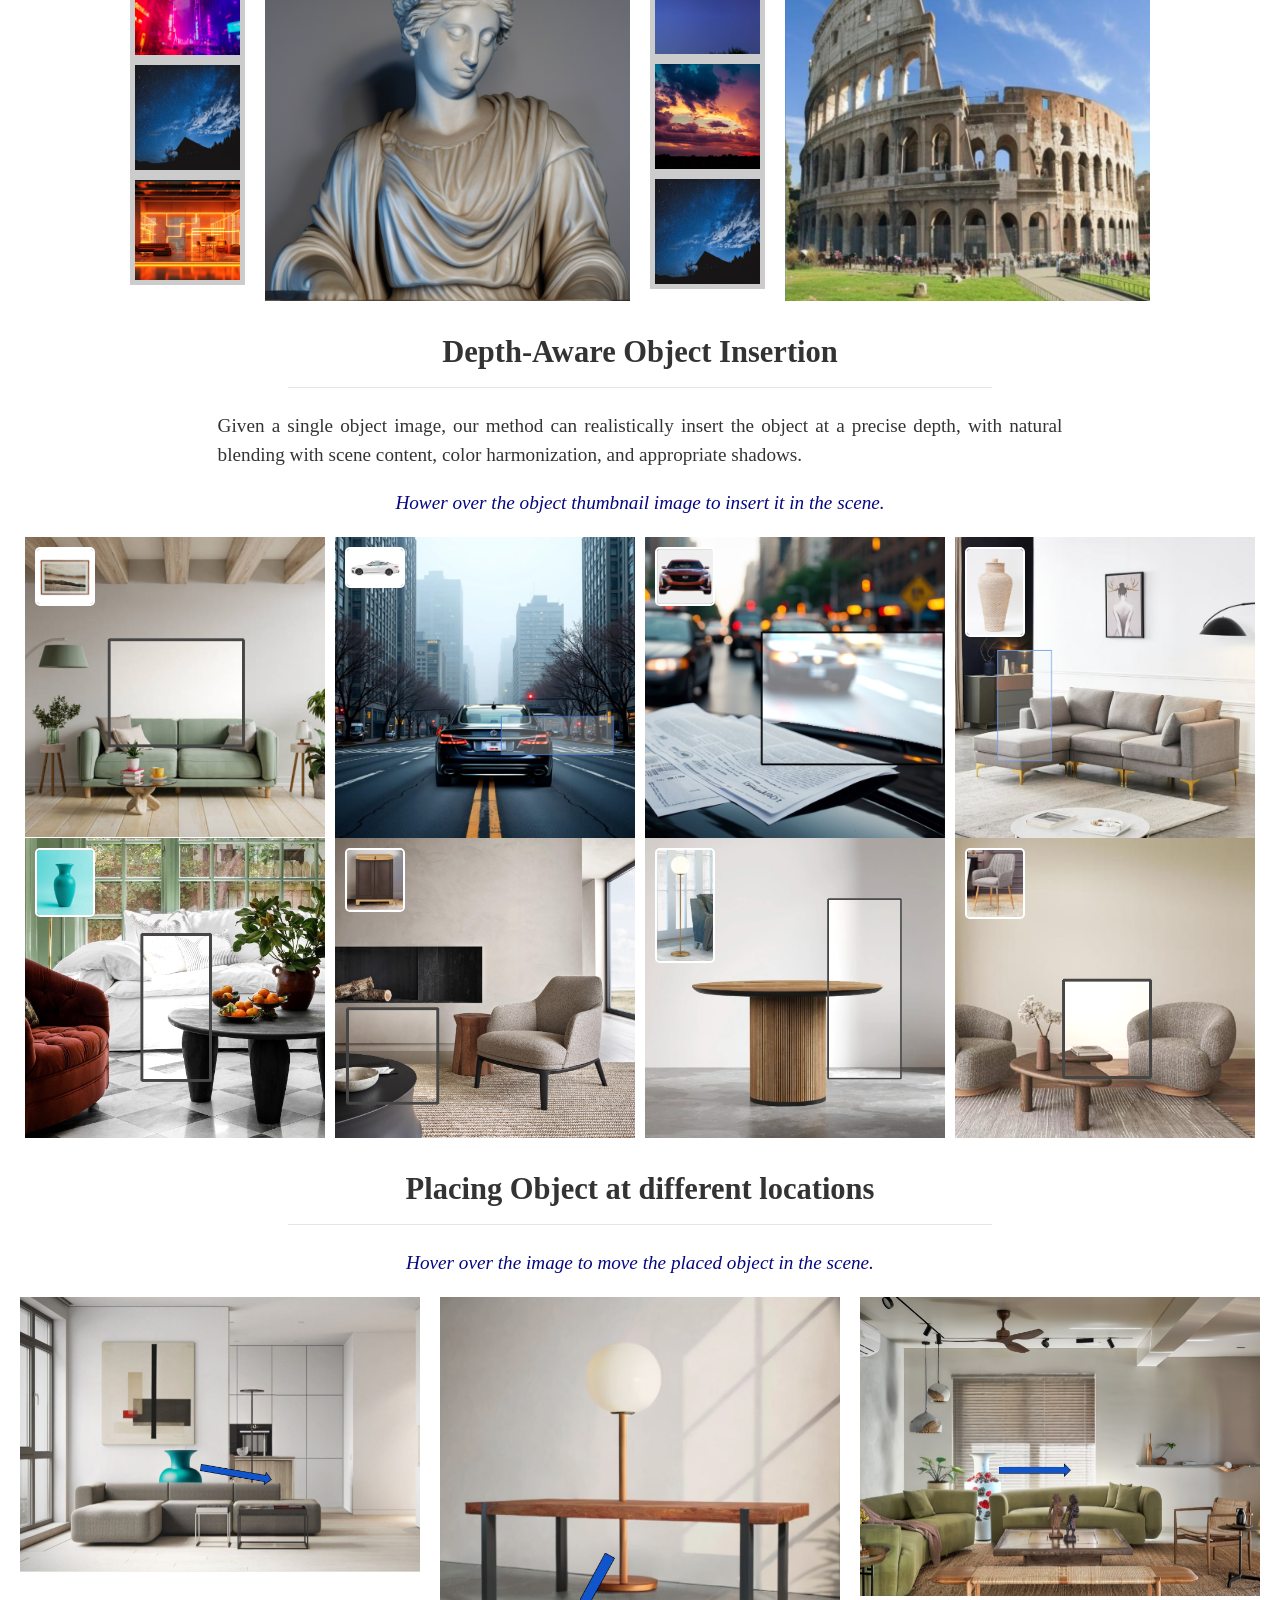
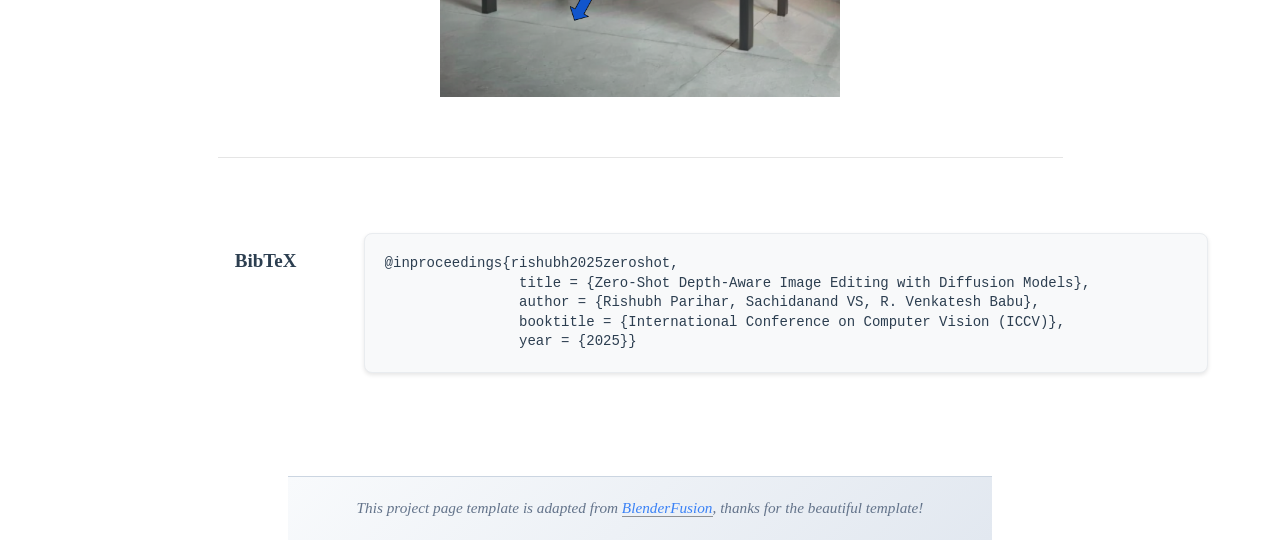
==== commit 9062a216: "added the code with layout changes" ====
--- a/index.html
+++ b/index.html
@@ -47,11 +47,27 @@
 
     <link rel="stylesheet" type="text/css" media="all" href="clarity/clarity.css" />
 </head>
+<style>
+    .section-tile h2 {
+        font-size: 1.8em !important;
+    }
+    .section-tile h3 {
+        font-size: 1.4em !important;
+    }
+</style>
 <body>
     <div class="header-wrapper">
-        <div class="header-container" id="header-container">
-            <div class="header-content">
+        <div class="header-container" id="header-container" style="background-color: rgba(26,26,26,0.8); display: flex; justify-content: space-between; align-items: center;">
+            <div class="header-content" style="flex: 1;">
                 <h1 style="margin-top: 0px; color: #f8f3f3">Zero-Shot Depth-Aware Image Editing with Diffusion Models</h1>
+                <br>
+                <h2 style="color: #f8f3f3">ICCV 2025</h2>
+                <p class="authors" style="color: #b3e0ff; font-size: 1.4em;">
+                    <a href="https://rishubhpar.github.io/" class="author-link" target="_blank" style="color: #b3e0ff;">Rishubh Parihar<sup></sup></a> &emsp;
+                    <a href="https://scholar.google.com/citations?user=Hup_9BkAAAAJ&hl=en" class="author-link" target="_blank" style="color: #b3e0ff;">Sachidanand VS<sup></sup></a> &emsp;
+                    <a href="https://cds.iisc.ac.in/faculty/venky/" class="author-link" target="_blank" style="color: #b3e0ff;">Venkatesh Babu R<sup></sup></a> &emsp;
+                </p>
+                <p style="color: #b3e0ff; font-size: 1.6em;">Vision and AI Lab, IISc</p>
                 <!-- <h2>3D-Grounded Visual Editing and Generative Compositing </h2> -->
                 <!-- <p style="color: #FFF7D4">
                     A <strong style="color: #ffe099">3D-grounded
@@ -60,55 +76,20 @@
                 </p> -->
 
                 <p style="color: #ffffff">
-                    Our method enables <strong style="color: #fdc554">precise depth control</strong>  over object placement and scene composition in a image. 
-                    It introduces a <strong style="color: #fdc554">zero-shot compositing strategy</strong> that fuses depth based layers using internal features of pretrained diffusion models, producing realistic results without the need for post-processing. 
+                    Our method enables <strong style="color: #7ec8e3">precise depth control</strong> over object placement and scene composition in an image. 
+                    It introduces a <strong style="color: #7ec8e3">zero-shot compositing strategy</strong> that fuses depth based layers using internal features of pretrained diffusion models, producing realistic results without the need for post-processing. 
                     We demonstrate high-quality edits in <em>scene compositing</em> and <em>object insertion</em>, achieving accurate depth ordering and visual consistency.
                 </p>
-                <div class="icon-container">
-                    <div class="icon-item">
-                        <img src="static/img/icons/stack.svg">
-                        <div>
-                            <p style="color: #ffffff">
-                            <strong style="color: #fdc554">Depth-Guided Layer Decomposition</strong>: A novel layering method to decompose a given image into editable layers using its depth map and a user-specified depth value.
-                            </p>
-                        </div>
-                    </div>
-                    <div class="icon-item">
-                        <img src="static/img/icons/compose.svg">
-                        <div>
-                            <p style="color: #ffffff">
-                            <strong style="color: #fdc554">Feature-Guided Layer Compositing</strong>: A zero-shot method that leverages pretrained diffusion models to progressively blend multiple layers with feature guidance, ensuring photorealistic lighting and color harmonization.
-                            </p>
-                        </div>
-                    </div>
-                    <div class="icon-item">
-                        <img src="static/img/icons/edit.svg">
-                        <div>
-                            <p style="color: #ffffff">
-                            <strong style="color: #fdc554">Depth-Aware Editing Applications</strong>: Demonstrates the effectiveness of depth-based layering in novel editing tasks such as object insertion and scene compositing at a user-specified depth.
-                        </p>
-                        </div>
-                    </div>
-                </div>
                 <br>
                 <div class="button-container">
                     <!-- replace pdf -->
-                    <a href="pdf/main_paper.pdf" class="button paper-link" target="_blank">
+                    <a href="pdf/main_paper.pdf" class="button paper-link" target="_blank" style="background-color: #b3eaff; color: #1a1a1a; border: none;">
                         <span class="icon is-small">
                             <i class="fas fa-file-pdf"></i>
                         </span>
                         <span>PDF</span>
-                    </a>
-
-                    <!-- replace arxiv -->
-                    <!-- <a href="https://arxiv.org/abs/2506.17450" class="button paper-link" target="_blank">
-                        <span class="icon is-small">
-                            <i class="ai ai-arxiv"></i>
-                        </span>
-                        arXiv
-                    </a> -->
-
-                    <a href="https://github.com/your-username/your-repo" class="button paper-link" target="_blank">
+                    </a> 
+                    <a href="https://github.com/rishubhpar/Depth-Aware-Editing/tree/main" class="button paper-link" target="_blank" style="background-color: #b3eaff; color: #1a1a1a; border: none;">
                         <span class="icon is-small">
                             <i class="fab fa-github"></i> <!-- Font Awesome GitHub icon -->
                         </span>
@@ -117,52 +98,56 @@
 
                 </div>
             </div>
-            <div class="header-image">
+            <div class="header-image" style="flex: 1; max-width: 50%;">
                 <img src="static/img/mdf2.png" alt="Teaser Image" class="teaser-image">
             </div>
         </div>
     </div>
-<d-article>
-    <d-contents>
-        <nav>
-            <h4>Contents</h4>
-            <div class="nav-section"><a href="#abstract">Abstract</a></div>
-            <div class="nav-section"><a href="#motivation">Motivation</a></div>
-            <div class="nav-section"><a href="#method-overview">Method Overview</a></div>
-            <ul class="nav-subsections">
-                <li><a href="#layering">Step 1: Depth-Guided Layer Decomposition</a></li>
-                <li><a href="#editing">Step 2: Feature-Guided Layer Composition</a></li>
-            </ul>
-            <div class="nav-section"><a href="#results">Results Demos</a></div>
-            <ul class="nav-subsections">
-                <li><a href="#scene-composition">Scene Composition</a></li>
-                <li><a href="#scene-relighting">Scene Relighting</a></li>
-                <li><a href="#object-insertion">Depth aware object Insertion</a></li>
-                <li><a href="#object-movement">Moving Object in a scene</a></li>
-            </ul>
-        </nav>
-    </d-contents>
-    <div class="byline">
-        <div class="byline-container">
-            <p class="authors">
-                <a href="https://rishubhpar.github.io/" class="author-link" target="_blank">Rishubh Parihar<sup></sup></a> &emsp;
-                <a href="https://scholar.google.com/citations?user=Hup_9BkAAAAJ&hl=en" class="author-link" target="_blank">Sachidanand VS<sup></sup></a> &emsp;
-                <a href="https://cds.iisc.ac.in/faculty/venky/" class="author-link" target="_blank">Venkatesh Babu R<sup></sup></a> &emsp;
-            </p>
-            <div class="affiliations">
-                <p>
-                    <span class="affiliation-link"><sup></sup>Vision and AI Lab, IISc</span>
-                </p>
-            </div>
-            <!-- <p class="author-notes" style="text-align: center;">
-                <span class="author-note"><sup>†</sup>Corresponding authors</span>
-            </p> -->
-        </div>
-    </div>
+<!-- 
+    The contents-section is now moved to after the video and intro section.
+    Place this block immediately after the video section, before the Abstract.
+-->
+<!-- 
+<div class="contents-section" id="contents-section" 
+    style="
+        position: fixed;
+        top: 90px;
+        left: 24px;
+        width: 260px;
+        z-index: 1000;
+        background: #f8fbff;
+        border-radius: 10px;
+        box-shadow: 0 2px 8px rgba(0,0,0,0.08);
+        padding: 1.2em 1.1em;
+        margin: 0;
+        max-height: 80vh;
+        overflow-y: auto;
+        font-size: 1em;
+    ">
+    <nav>
+        <h4 style="margin-top: 0; color: #1a3a5d;">Contents</h4>
+        <div class="nav-section"><a href="#abstract">Abstract</a></div>
+        <div class="nav-section"><a href="#motivation">Motivation</a></div>
+        <div class="nav-section"><a href="#method-overview">Method Overview</a></div>
+        <ul class="nav-subsections" style="margin-bottom: 0.5em; padding-left: 1em;">
+            <li><a href="#layering">Step 1: Depth-Guided Layer Decomposition</a></li>
+            <li><a href="#editing">Step 2: Feature-Guided Layer Composition</a></li>
+        </ul>
+        <div class="nav-section"><a href="#results">Results Demos</a></div>
+        <ul class="nav-subsections" style="padding-left: 1em;">
+            <li><a href="#scene-composition">Scene Composition</a></li>
+            <li><a href="#scene-relighting">Scene Relighting</a></li>
+            <li><a href="#object-insertion">Depth aware object Insertion</a></li>
+            <li><a href="#object-movement">Moving Object in a scene</a></li>
+        </ul>
+    </nav>
+</div>
+-->
+
     <!-- TL;DR Section -->
-    <div class="tldr-section">
-        <div class="tldr-container">
-            <div class="tldr-content">
+    <div class="tldr-section" style="margin-top: 0;">
+        <div class="tldr-container" style="display: flex; justify-content: center; align-items: center; width: 100%;">
+            <div class="tldr-content" style="width: 100%; max-width: 1080px; margin: 0 auto;">
                 <video 
                     controls 
                     autoplay 
@@ -172,538 +157,509 @@
                     webkit-playsinline 
                     preload="metadata" 
                     class="demo-video"
+                    style="width: 100%; max-width: 1080px; height: auto; border-radius: 16px; box-shadow: 0 4px 24px rgba(0,0,0,0.15); object-fit: contain;"
                 >
                     <source src="static/video/slides.mp4" type="video/mp4">
                     <!-- <source src="static/video/demo.webm" type="video/webm"> -->
                     Your browser does not support the video tag.
                 </video>
-                <div class="video-caption">
-                    <strong>TL;DR:</strong> We present a zero-shot framework for realistic, depth-aware image editing using a novel feature-guidance technique (FeatGLaC) that enables seamless object insertion and depth-based scene compositing while preserving scene identity.
-                </div>
             </div>
         </div>
     </div>
-    
-
-    <h2 id="method-overview" class="text">Abstract </h2>
-    <div id="abstract"></div>
-    <p class="text">
-        In this work, we introduce a generalized zero-shot framework for depth-aware image editing. Our approach enables realistic scene editing, 
-        such as object insertion at specific depths and blending a scene's foreground with another's background while preserving the identity of the input scene. 
-        The key idea is to integrate Depth-Guided Layer Decomposition (DeGLaD) in the feature space of diffusion models. Specifically, we propose Feature-Guided Layer Composition (FeatGLaC), 
-        a layered guidance mechanism on the feature space of denoising UNet model which allows for image editing by progressively steering the 
-        latents toward the desired edit while maintaining the orignal scene appearance throughout the denoising process. We validate our approach on 
-        three depth-aware editing tasks:
-    </p>
-    <ul class="text" style="margin-top: 0em;">
-        <li><strong>Object Insertion</strong>: Inserting an object at a specific depth layer while preserving both object and scene identity, with seamless blending.</li>
-        <li><strong>Scene Composition</strong>: Depth-based composition of two scenes, where the foreground and background is blended at user given depth layer following uniform lighting.</li>
-        <li><strong>Scene Relighting</strong>: Scene relighting, where the foreground seamlessly adopts the lighting characteristics of the background scene.</li>
-    </ul>
+
+    <!-- Wrap main sections in tiles -->
+<d-article>
+    <div class="section-tile">
+        <h2 id="abstract" class="text">Abstract</h2>
+        <div id="abstract"></div>
+        <p class="text">
+            In this work, we introduce a generalized zero-shot framework for depth-aware image editing. Our approach enables realistic scene editing, 
+            such as object insertion at specific depths and blending a scene's foreground with another's background while preserving the identity of the input scene. 
+            The key idea is to integrate Depth-Guided Layer Decomposition (DeGLaD) in the feature space of diffusion models. Specifically, we propose Feature-Guided Layer Composition (FeatGLaC), 
+            a layered guidance mechanism on the feature space of denoising UNet model which allows for image editing by progressively steering the 
+            latents toward the desired edit while maintaining the orignal scene appearance throughout the denoising process. We validate our approach on 
+            three depth-aware editing tasks:
+        </p>
+        <ul class="text" style="margin-top: 0em;">
+            <li><strong>Object Insertion</strong>: Inserting an object at a specific depth layer while preserving both object and scene identity, with seamless blending.</li>
+            <li><strong>Scene Composition</strong>: Depth-based composition of two scenes, where the foreground and background is blended at user given depth layer following uniform lighting.</li>
+            <li><strong>Scene Relighting</strong>: Scene relighting, where the foreground seamlessly adopts the lighting characteristics of the background scene.</li>
+        </ul>
     </div>
 
-
-    <h2 style="margin-top: 0.5em;" id="method-overview" class="text">Motivation </h2>
-    <div id="motivation">
-    <p class="text">
-        Depth Guided Layer Decomposition (DeGLaD) is an efficient 2.5D scene representation that allows for depth-aware editing. 
-        However, when directly applied in the pixel space, it struggles to model the accurate foreground and 
-        background scene interactions, particularly in terms of scene lighting, color harmonization, 
-        and shadow generation (as shown below). To address this, our approach leverages the rich image generation
-        priors from pretrained image diffusion models via FeatGLaC. This enables depth-consistent, realistic
-        scene compositions while preserving details in foreground and background regions. 
-    </p>
+    <div class="section-tile">
+        <h2 id="motivation" class="text">Motivation</h2>
+        <div id="motivation">
+            <p class="text">
+                Depth Guided Layer Decomposition (DeGLaD) is an efficient 2.5D scene representation that allows for depth-aware editing. 
+                However, when directly applied in the pixel space, it struggles to model the accurate foreground and 
+                background scene interactions, particularly in terms of scene lighting, color harmonization, 
+                and shadow generation (as shown below). To address this, our approach leverages the rich image generation
+                priors from pretrained image diffusion models via FeatGLaC. This enables depth-consistent, realistic
+                scene compositions while preserving details in foreground and background regions. 
+            </p>
+        </div>
+
+        <!-- Slider Section -->
+        <script type="module" src="https://cdn.jsdelivr.net/npm/@img-comparison-slider/component@7.1.0/dist/index.js"></script>
+        <style>
+            .slider-section-wrapper {
+                display: flex;
+                justify-content: center;
+                width: 100%;
+                margin: 0 auto;
+                padding: 0;
+            }
+            .slider-grid {
+                display: grid;
+                grid-template-columns: repeat(auto-fit, minmax(340px, 1fr));
+                gap: 32px;
+                max-width: 900px;
+                margin: 0 auto;
+                padding: 0;
+                justify-items: center;
+                align-items: start;
+            }
+            .slider-item {
+                width: 100%;
+                max-width: 400px;
+                margin: 0;
+                padding: 0;
+            }
+            img-comparison-slider {
+                width: 100%;
+                border-radius: 8px;
+                margin: 0;
+            }
+            figcaption1 {
+                position: absolute;
+                bottom: 8px;
+                left: 12px;
+                color: white;
+                font-size: 14px;
+                text-shadow: 0 0 4px black;
+            }
+        </style>
+        <p style="color: indigo; font-style: italic; font-size: 18px; text-align: center;">
+            Drag the slider to see the comparison with DeGLaD in Image space.
+        </p>
+        <div class="slider-section-wrapper">
+            <div class="slider-grid">
+                <div class="slider-item">
+                    <h3 style="text-align: center;">Scene Compositing</h3>
+                    <img-comparison-slider>
+                        <figure slot="first">
+                            <img src="assets/figures/comp/image_mpi_1.png" style="width: 100%">
+                            <figcaption1>Pixel α compositing</figcaption1>
+                        </figure>
+                        <figure slot="second">
+                            <img src="assets/figures/comp/ours_1.png" style="width: 100%">
+                            <figcaption1>FeatGLaC (Ours)</figcaption1>
+                        </figure>
+                    </img-comparison-slider>
+                </div>
+                <div class="slider-item">
+                    <h3 style="text-align: center;">Object Insertion</h3>
+                    <img-comparison-slider>
+                        <figure slot="first">
+                            <img src="assets/figures/comp/image_mpi_4.png" style="width: 100%">
+                            <figcaption1>Pixel α compositing</figcaption1>
+                        </figure>
+                        <figure slot="second">
+                            <img src="assets/figures/comp/ours_4.png" style="width: 100%">
+                            <figcaption1>FeatGLaC (Ours)</figcaption1>
+                        </figure>
+                    </img-comparison-slider>
+                </div>
+            </div>
+        </div>
     </div>
 
-    <!-- Slider Section -->
-    <script type="module" src="https://cdn.jsdelivr.net/npm/@img-comparison-slider/component@7.1.0/dist/index.js"></script>
-    <style>
-        .slider-section-wrapper {
-            display: flex;
-            justify-content: center;
-            width: 100%;
-            margin: 0 auto;
-            padding: 0;
-        }
-        .slider-grid {
-            display: grid;
-            grid-template-columns: repeat(auto-fit, minmax(340px, 1fr));
-            gap: 32px;
-            max-width: 900px;
-            margin: 0 auto;
-            padding: 0;
-            justify-items: center;
-            align-items: start;
-        }
-        .slider-item {
-            width: 100%;
-            max-width: 400px;
-            margin: 0;
-            padding: 0;
-        }
-        img-comparison-slider {
-            width: 100%;
-            border-radius: 8px;
-            margin: 0;
-        }
-        figcaption1 {
-            position: absolute;
-            bottom: 8px;
-            left: 12px;
-            color: white;
-            font-size: 14px;
-            text-shadow: 0 0 4px black;
-        }
-    </style>
-    <p style="color: indigo; font-style: italic; font-size: 18px; text-align: center;">
-        Drag the slider to see the comparison with DeGLaD in Image space.
-    </p>
-    <div class="slider-section-wrapper">
-        <div class="slider-grid">
-            <div class="slider-item">
-                <h3 style="text-align: center;">Scene Compositing</h3>
-                <img-comparison-slider>
-                    <figure slot="first">
-                        <img src="assets/figures/comp/image_mpi_1.png" style="width: 100%">
-                        <figcaption1>Pixel α compositing</figcaption1>
-                    </figure>
-                    <figure slot="second">
-                        <img src="assets/figures/comp/ours_1.png" style="width: 100%">
-                        <figcaption1>FeatGLaC (Ours)</figcaption1>
-                    </figure>
-                </img-comparison-slider>
+    <div class="section-tile">
+        <h2 id="method-overview" class="text">Method Overview</h2>
+        <h3 id="layering" class="text first-subsection"><img src="static/img/icons/stack.svg" style="width: 30px; height: 30px; vertical-align: middle; margin-right: 10px;">Step 1: Depth-Guided Layer Decomposition</h3>
+        <p class="text">
+           Scene depth serves as an effective representation to model the underlying scene geometry and enables enhanced control over 3D scene structure. 
+           This motivates us to represent the scene as foreground and background layer based on user given depth. Given an input image,
+           its depth map, and a user-specified depth d, DeGLaD decomposes the image into foreground (depth < d) and background (depth > d) layers
+           based on the scene depth. This decomposition enables precise depth-aware editing via independent editing of each layer,
+        </p>
+         <p>
+            \[
+            \mathbf{M_{\text{fg}}(i,j)} = \mathbb{I} \left( D(i,j) &lt; d \right), \quad
+            \mathbf{M_{\text{bg}}(i,j)} = \mathbb{I} \left( D(i,j) \geq d \right)
+            \]
+        </p>
+        <div class="responsive-image-container">
+            <figure style="margin: 0; background: transparent; border: none; padding: 0;">
+                <img src="static/img/website1.png" alt="Step 1" style="width: 100%; height: auto; border-radius: 8px; box-shadow: 0 4px 12px rgba(0, 0, 0, 0.1);">
+            </figure>
+            <figcaption style="text-align: center; margin: 10px 0 0 0; padding: 0; font-style: italic; color: #666; font-size: 0.9em; background: none; border: none; box-shadow: none;">
+                <strong>Step 1: Depth-Guided Layer Decomposition:</strong> Obtain foreground and background layer based on user given depth.
+            </figcaption>
+        </div>
+        <h3 id="editing" class="text"><img src="static/img/icons/compose.svg" style="width: 30px; height: 30px; vertical-align: middle; margin-right: 10px;">Step 2: Feature guided Layer Composition</h3>
+        <p class="text">
+            We introduce Feature-Guided Layer Composition (FeatGLaC), a layered representation embedded in the feature space of the 
+                denoising U-Net within diffusion models. These layered feature representation enables precise control over
+                the generated image.  However, directly α compsiting the layers during generation can push the latents outside the original 
+                distribution, resulting in unnatural editing results. To address this, we propose a softer way to edit the diffusion 
+                latents with FeatGLaC which is a guidance mechanism, where the diffusion latents are progressively steered toward the desired edit at each 
+                denoising step. 
+        </p>
+        <div class="responsive-image-container">
+            <figure style="margin: 0; background: transparent; border: none; padding: 0;">
+                <img src="static/img/website2.png" alt="Step 2" style="width: 100%; height: auto; border-radius: 8px; box-shadow: 0 4px 12px rgba(0, 0, 0, 0.1);">
+            </figure>
+            <figcaption style="text-align: center; margin: 10px 0 0 0; padding: 0; font-style: italic; color: #666; font-size: 0.9em; background: none; border: none; box-shadow: none;">
+                <strong>Step 2: Feature guided Layer Composition:</strong> Guide the foreground layer based of based on the task specific mask obtained from DeGLaD.
+            </figcaption>
+        </div>
+        
+        <p>
+            <span style="color: blue; font-weight: bold; font-style: italic;">Intuition:</span>
+            <span style="font-style: italic;">
+                We force the foreground layer ($fg$) of $\Psi^{c}_{i,t}$ to be close to the foreground layer of $\Psi_{i,t}^a$
+                and the background layer ($bg$) of $\Psi^{c}_{i,t}$ to be close to the background layer of $\Psi_{i,t}^b$
+                as shown in above Fig. This is implemented by defining $\mathcal{G}$ :
+            </span>
+            </p>
+            \[
+                \sum_i \left\| \mathbf{M^a_{fg}} \cdot (\Psi^{a}_{i,t} - \Psi^{c}_{i,t}) \right\|^2 +  
+                \left\| \mathbf{M^b_{bg}} \cdot (\Psi^{b}_{i,t} - \Psi^{c}_{i,t}) \right\|^2
+            \]
+        </p>
+        <!--  -->
+    </div>
+
+    <div class="section-tile">
+        <h2 id="results" class="text">Results</h2>
+        <p class="text">
+            We perform 4 depth aware editing using our method, which are all based on the layering-editing-compositing process described above.
+        </p>
+        <ul class="text" style="margin-top: 0em;">
+            <li><strong>Depth-Aware Scene Composition</strong> </li>
+            <li><strong>Scene Relighting</strong></li>
+            <li><strong>Depth-Aware Object Insertion </strong></li>
+            <li><strong>Placing Object at different locations</strong></li>
+        </ul>
+        
+        <div class="container blog main">
+            <h2 id="scene-composition"  style="text-align: center;">
+                Depth-Aware Scene Composition
+            </h2>
+            
+            <p class="text", style="text-align: justify;">
+            Our method generates realistic depth-aware scene composite image with natural illumination interactions and preserving the foreground and background conents.
+            </p>
+        </div>
+
+        
+        <div class="container blog main gray extra-large">
+            
+            <p class="text" style="text-align: center; color: rgba(4, 4, 127, 0.993); font-style: italic;">
+                Hover over the background images to compose the scene with selected background image.
+            </p>
+                    
+            <p class="text" style="text-align: center; color: brown; font-weight: bold;">
+                [Please wait for a few minutes to load all the images]
+            </p>
+            
+            <div class="grid2x3-container" id="grid2x3">
+                <!-- Currently using only two grid, as it looks good in high quality--> 
+                <!-- Grid Item 1 -->
+                <!-- <div class="grid2x3-item">
+                    <div class="grid2x3-image-container">
+                        <div class="grid2x3-thumbnails-wrapper">
+                            <h4 class="thumbnail-title" style="text-align: center;">Background</h4>
+                            <div class="grid2x3-thumbnails-container">
+                                <img src="assets/figures/sc/ref/2_ref1.png" alt="Thumbnail 1" class="grid2x3-thumbnail"
+                                    data-target="grid2x3-large-image-1" data-hover-src="assets/figures/sc/res/2_1.png">
+                                <img src="assets/figures/sc/ref/2_ref3.jpg" alt="Thumbnail 2" class="grid2x3-thumbnail"
+                                    data-target="grid2x3-large-image-1" data-hover-src="assets/figures/sc/res/2_3.png">
+                                <img src="assets/figures/sc/ref/2_ref5.jpg" alt="Thumbnail 3" class="grid2x3-thumbnail"
+                                    data-target="grid2x3-large-image-1" data-hover-src="assets/figures/sc/res/2_5.png">
+                            </div>
+                        </div>
+                        <div class="grid2x3-large-image-wrapper">
+                            <h4 class="Output" style="text-align: center; margin-top: 10px;">Output</h4> 
+                            <img src="assets/figures/sc/src/2.png" alt="Large Image 1" class="grid2x3-large-image" id="grid2x3-large-image-1">
+                        </div>
+                    </div>
+                </div> -->
+                <!-- Repeat Grid Items 2 to 6 -->
+                <!-- Grid Item 2 -->
+                <div class="grid2x3-item">
+                    <div class="grid2x3-image-container">
+                        <div class="grid2x3-thumbnails-wrapper">
+                            <h4 class="thumbnail-title" style="text-align: center;">Background</h4>
+                            <div class="grid2x3-thumbnails-container">
+                                <img src="assets/figures/sc/ref/3_ref1.png" alt="Thumbnail 1" class="grid2x3-thumbnail"
+                                    data-target="grid2x3-large-image-3" data-hover-src="assets/figures/sc/res/3_1.png">
+                                <img src="assets/figures/sc/ref/3_ref2.jpg" alt="Thumbnail 2" class="grid2x3-thumbnail"
+                                    data-target="grid2x3-large-image-3" data-hover-src="assets/figures/sc/res/3_2.jpg">
+                                <img src="assets/figures/sc/ref/3_ref3.jpg" alt="Thumbnail 3" class="grid2x3-thumbnail"
+                                    data-target="grid2x3-large-image-3" data-hover-src="assets/figures/sc/res/3_3.png">
+                            </div>
+                        </div>
+                        <div class="grid2x3-large-image-wrapper">
+                            <h4 class="Output" style="text-align: center; margin-top: 10px;">Output</h4> 
+                            <img src="assets/figures/sc/src/3.jpg" alt="Large Image 3" class="grid2x3-large-image" id="grid2x3-large-image-3">
+                        </div>
+                    </div>
+                </div>
+
+                <div class="grid2x3-item">
+                    <div class="grid2x3-image-container">
+                        <div class="grid2x3-thumbnails-wrapper">
+                            <h4 class="thumbnail-title" style="text-align: center;">Background</h4>
+                            <div class="grid2x3-thumbnails-container">
+                                <img src="assets/figures/sc/ref/t_ref2.png" alt="Thumbnail 1" class="grid2x3-thumbnail"
+                                    data-target="grid2x3-large-image-2" data-hover-src="assets/figures/sc/res/t2.png">
+                                <img src="assets/figures/sc/ref/t_ref3.jpg" alt="Thumbnail 2" class="grid2x3-thumbnail"
+                                    data-target="grid2x3-large-image-2" data-hover-src="assets/figures/sc/res/t3.png">
+                                <img src="assets/figures/sc/ref/t_ref4.png" alt="Thumbnail 3" class="grid2x3-thumbnail"
+                                    data-target="grid2x3-large-image-2" data-hover-src="assets/figures/sc/res/t4.png">
+                            </div>
+                        </div>
+                        <div class="grid2x3-large-image-wrapper">
+                            <h4 class="Output" style="text-align: center; margin-top: 10px;">Output</h4> 
+                            <img src="assets/figures/sc/src/t.jpg" alt="Large Image 2" class="grid2x3-large-image" id="grid2x3-large-image-2">
+                        </div>
+                    </div>
+                </div>
+
             </div>
-            <div class="slider-item">
-                <h3 style="text-align: center;">Object Insertion</h3>
-                <img-comparison-slider>
-                    <figure slot="first">
-                        <img src="assets/figures/comp/image_mpi_4.png" style="width: 100%">
-                        <figcaption1>Pixel α compositing</figcaption1>
-                    </figure>
-                    <figure slot="second">
-                        <img src="assets/figures/comp/ours_4.png" style="width: 100%">
-                        <figcaption1>FeatGLaC (Ours)</figcaption1>
-                    </figure>
-                </img-comparison-slider>
+        </div>
+
+        <div class="container blog main">
+            <h2 id="scene-relighting" style="text-align: center;">
+                Scene Relighting
+            </h2>
+            
+            <p class="text", style="text-align: justify;">
+                Our method can also be used for scene relighting, where we want to relight the foreground scene based on the background illumination.
+            </p>
+        </div>
+
+        <div class="container blog main gray extra-large">
+            
+            <p class="text" style="text-align: center; color: rgba(4, 4, 127, 0.993); font-style: italic;">
+                Hover over the background image to relight the foreground image in the same illumination.
+            </p>
+
+            <p class="text" style="text-align: center; color: brown; font-weight: bold;">
+                [Please wait for a few minutes to load all the images]
+            </p>
+            
+            <div class="grid1x3-container" id="grid1x3">
+                <!-- Currently using only two grid, as it looks good in high quality--> 
+                <!-- Grid Item 1 -->
+                <!-- <div class="grid2x3-item">
+                    <div class="grid2x3-image-container">
+                        <div class="grid2x3-thumbnails-wrapper">
+                            <h4 class="thumbnail-title" style="text-align: center;">Background</h4>
+                            <div class="grid2x3-thumbnails-container">
+                                <img src="assets/figures/sc/ref/2_ref1.png" alt="Thumbnail 1" class="grid2x3-thumbnail"
+                                    data-target="grid2x3-large-image-1" data-hover-src="assets/figures/sc/res/2_1.png">
+                                <img src="assets/figures/sc/ref/2_ref3.jpg" alt="Thumbnail 2" class="grid2x3-thumbnail"
+                                    data-target="grid2x3-large-image-1" data-hover-src="assets/figures/sc/res/2_3.png">
+                                <img src="assets/figures/sc/ref/2_ref5.jpg" alt="Thumbnail 3" class="grid2x3-thumbnail"
+                                    data-target="grid2x3-large-image-1" data-hover-src="assets/figures/sc/res/2_5.png">
+                            </div>
+                        </div>
+                        <div class="grid2x3-large-image-wrapper">
+                            <h4 class="Output" style="text-align: center; margin-top: 10px;">Output</h4> 
+                            <img src="assets/figures/sc/src/2.png" alt="Large Image 1" class="grid2x3-large-image" id="grid2x3-large-image-1">
+                        </div>
+                    </div>
+                </div> -->
+                <!-- Repeat Grid Items 2 to 6 -->
+                <!-- Grid Item 2 -->
+                <div class="grid1x3-item">
+                    <div class="grid1x3-image-container">
+                        <div class="grid1x3-thumbnails-wrapper">
+                            <h4 class="thumbnail-title" style="text-align: center;">Background</h4>
+                            <div class="grid1x3-thumbnails-container">
+                                <img src="assets/figures/sr/ref/2_ref4.png" alt="Thumbnail 1" class="grid1x3-thumbnail"
+                                    data-target="grid1x3-large-image-2" data-hover-src="assets/figures/sr/res/3_4.png">
+                                <img src="assets/figures/sr/ref/2_ref3.jpg" alt="Thumbnail 2" class="grid1x3-thumbnail"
+                                    data-target="grid1x3-large-image-2" data-hover-src="assets/figures/sr/res/3_2.png">
+                                <img src="assets/figures/sr/ref/9_ref4.jpg" alt="Thumbnail 3" class="grid1x3-thumbnail"
+                                    data-target="grid1x3-large-image-2" data-hover-src="assets/figures/sr/res/3_3.png">
+                            </div>
+                        </div>
+                        <div class="grid1x3-large-image-wrapper">
+                            <h4 class="Output" style="text-align: center; margin-top: 10px;">Output</h4> 
+                            <img src="assets/figures/sr/src/3.png" alt="Large Image 2" class="grid1x3-large-image" id="grid1x3-large-image-2">
+                        </div>
+                    </div>
+                </div>
+                <div class="grid1x3-item">
+                    <div class="grid1x3-image-container">
+                        <div class="grid1x3-thumbnails-wrapper">
+                            <h4 class="thumbnail-title" style="text-align: center;">Background</h4>
+                            <div class="grid1x3-thumbnails-container">
+                                <img src="assets/figures/sr/ref/2_ref1.png" alt="Thumbnail 1" class="grid1x3-thumbnail"
+                                    data-target="grid1x3-large-image-3" data-hover-src="assets/figures/sr/res/2_1.png">
+                                <img src="assets/figures/sr/ref/2_ref2.jpg" alt="Thumbnail 2" class="grid1x3-thumbnail"
+                                    data-target="grid1x3-large-image-3" data-hover-src="assets/figures/sr/res/2_2.png">
+                                <img src="assets/figures/sr/ref/2_ref3.jpg" alt="Thumbnail 3" class="grid1x3-thumbnail"
+                                    data-target="grid1x3-large-image-3" data-hover-src="assets/figures/sr/res/2_3.png">
+                            </div>
+                        </div>
+                        <div class="grid1x3-large-image-wrapper">
+                            <h4 class="Output" style="text-align: center; margin-top: 10px;">Output</h4> 
+                            <img src="assets/figures/sr/src/2.png" alt="Large Image 3" class="grid1x3-large-image" id="grid1x3-large-image-3">
+                        </div>
+                    </div>
+                </div>
+
             </div>
         </div>
-    </div>
-
-    <script>
-    window.MathJax = {
-        tex: {
-        inlineMath: [['$', '$'], ['\\(', '\\)']]
-        }
-    };
-    </script>
-    <script src="https://polyfill.io/v3/polyfill.min.js?features=es6"></script>
-    <script id="MathJax-script" async
-            src="https://cdn.jsdelivr.net/npm/mathjax@3/es5/tex-mml-chtml.js">
-    </script>
-
-    <!-- <p class="text">
-        Despite tremendous progress in image generation and editing, precise visual compositing remains challenging for state-of-the-art models with text interface. Look at the following example with GPT-4o image generation, results are obtained on June 9th, 2025 through the ChatGPT App<d-cite key="openai2024gpt4o-image"></d-cite>.
-    </p>
-    <div class="responsive-image-container">
-        <figure style="margin: 0; background: transparent; border: none; padding: 0;">
-            <img src="static/img/t2i_compositing_example.jpg" alt="T2I Compositing Example" style="width: 100%; height: auto; border-radius: 8px; box-shadow: 0 4px 12px rgba(0, 0, 0, 0.1);">
-        </figure>
-        <figcaption style="text-align: center; margin: 10px 0 0 0; padding: 0; font-style: italic; color: #666; font-size: 0.9em; background: none; border: none; box-shadow: none;">
-            <strong>Challenges in text-based visual compositing:</strong> While advanced text-to-image models excel at semantic-level control, they struggle with geometric-level instructions for precise spatial relationships, object poses, and camera viewpoints—demonstrating the inadequacy of text interfaces for complex visual compositing tasks.
-        </figcaption>
-    </div>
-    <p class="text">
-        While state-of-the-art text-to-image models excel at semantic-level control and can iteratively correct object appearance or shape, they struggle with geometric-level instructions due to limited 3D understanding.
-        Moreover, text interfaces are inherently inadequate for precise geometric control and complex compositing—describing spatial relationships, object geometries or poses, and camera viewpoints through text prompts is often tedious, ambiguous, and imprecise.
-    </p>
-    <p class="text">
-        BlenderFusion addresses these limitation by <strong>combining the best of both worlds</strong>: we decompose visual compositing into <strong>3D-grounded editing</strong> and <strong>generative synthesis</strong>. 
-        Instead of relying solely on text prompts, we leverage graphics engines (Blender) for precise geometric control and flexible manipulation, then employ diffusion models as a generative compositor to synthesize the final photorealistic result.
-        This approach provides flexible and fine-grained control over objects, camera, and background, while harnessing the powerful synthesis capabilities of modern generative models.
-        In the following section, we detail our three steps that mirrors the <strong>layering-editing-compositing</strong> process of traditional visual compositing.
-    </p>
-    </div> -->
-    <h2 style="margin-top: 0.5em;" id="method-overview" class="text">Method Overview </h2>
-    <h3 id="layering" class="text first-subsection"><img src="static/img/icons/stack.svg" style="width: 30px; height: 30px; vertical-align: middle; margin-right: 10px;">Step 1: Depth-Guided Layer Decomposition</h3>
-    <p class="text">
-       Scene depth serves as an effective representation to model the underlying scene geometry and enables enhanced control over 3D scene structure. 
-       This motivates us to represent the scene as foreground and background layer based on user given depth. Given an input image,
-       its depth map, and a user-specified depth d, DeGLaD decomposes the image into foreground (depth < d) and background (depth > d) layers
-       based on the scene depth. This decomposition enables precise depth-aware editing via independent editing of each layer,
-    </p>
-     <p>
-        \[
-        \mathbf{M_{\text{fg}}(i,j)} = \mathbb{I} \left( D(i,j) &lt; d \right), \quad
-        \mathbf{M_{\text{bg}}(i,j)} = \mathbb{I} \left( D(i,j) \geq d \right)
-        \]
-    </p>
-    <div class="responsive-image-container">
-        <figure style="margin: 0; background: transparent; border: none; padding: 0;">
-            <img src="static/img/website1.png" alt="Step 1" style="width: 100%; height: auto; border-radius: 8px; box-shadow: 0 4px 12px rgba(0, 0, 0, 0.1);">
-        </figure>
-        <figcaption style="text-align: center; margin: 10px 0 0 0; padding: 0; font-style: italic; color: #666; font-size: 0.9em; background: none; border: none; box-shadow: none;">
-            <strong>Step 1: Depth-Guided Layer Decomposition:</strong> Obtain foreground and background layer based on user given depth.
-        </figcaption>
-    </div>
-    <h3 id="editing" class="text"><img src="static/img/icons/compose.svg" style="width: 30px; height: 30px; vertical-align: middle; margin-right: 10px;">Step 2: Feature guided Layer Composition</h3>
-    <p class="text">
-        We introduce Feature-Guided Layer Composition (FeatGLaC), a layered representation embedded in the feature space of the 
-            denoising U-Net within diffusion models. These layered feature representation enables precise control over
-            the generated image.  However, directly α compsiting the layers during generation can push the latents outside the original 
-            distribution, resulting in unnatural editing results. To address this, we propose a softer way to edit the diffusion 
-            latents with FeatGLaC which is a guidance mechanism, where the diffusion latents are progressively steered toward the desired edit at each 
-            denoising step. 
-    </p>
-    <div class="responsive-image-container">
-        <figure style="margin: 0; background: transparent; border: none; padding: 0;">
-            <img src="static/img/website2.png" alt="Step 2" style="width: 100%; height: auto; border-radius: 8px; box-shadow: 0 4px 12px rgba(0, 0, 0, 0.1);">
-        </figure>
-        <figcaption style="text-align: center; margin: 10px 0 0 0; padding: 0; font-style: italic; color: #666; font-size: 0.9em; background: none; border: none; box-shadow: none;">
-            <strong>Step 2: Feature guided Layer Composition:</strong> Guide the foreground layer based of based on the task specific mask obtained from DeGLaD.
-        </figcaption>
-    </div>
-    
-    <p>
-        <span style="color: blue; font-weight: bold; font-style: italic;">Intuition:</span>
-        <span style="font-style: italic;">
-            We force the foreground layer ($fg$) of $\Psi^{c}_{i,t}$ to be close to the foreground layer of $\Psi_{i,t}^a$
-            and the background layer ($bg$) of $\Psi^{c}_{i,t}$ to be close to the background layer of $\Psi_{i,t}^b$
-            as shown in above Fig. This is implemented by defining $\mathcal{G}$ :
-        </span>
-        </p>
-        \[
-            \sum_i \left\| \mathbf{M^a_{fg}} \cdot (\Psi^{a}_{i,t} - \Psi^{c}_{i,t}) \right\|^2 +  
-            \left\| \mathbf{M^b_{bg}} \cdot (\Psi^{b}_{i,t} - \Psi^{c}_{i,t}) \right\|^2
-        \]
-    </p>
-    <!--  -->
-    <h2 style="margin-top: 0.2em;" id="results" class="text">Results</h2>
-    <p class="text">
-        We perform 4 depth aware editing using our method, which are all based on the layering-editing-compositing process described above.
-    </p>
-    <ul class="text" style="margin-top: 0em;">
-        <li><strong>Depth-Aware Scene Composition</strong> </li>
-        <li><strong>Scene Relighting</strong></li>
-        <li><strong>Depth-Aware Object Insertion </strong></li>
-        <li><strong>Placing Object at different locations</strong></li>
-    </ul>
-    
-    <div class="container blog main">
-        <h2 id="scene-composition"  style="text-align: center;">
-            Depth-Aware Scene Composition
-        </h2>
-        
-        <p class="text", style="text-align: justify;">
-        Our method generates realistic depth-aware scene composite image with natural illumination interactions and preserving the foreground and background conents.
-        </p>
-    </div>
-
-    
-    <div class="container blog main gray extra-large">
-        
-        <p class="text" style="text-align: center; color: rgba(4, 4, 127, 0.993); font-style: italic;">
-            Hover over the background images to compose the scene with selected background image.
-        </p>
-                
-        <p class="text" style="text-align: center; color: brown; font-weight: bold;">
-            [Please wait for a few minutes to load all the images]
-        </p>
-        
-        <div class="grid2x3-container" id="grid2x3">
-            <!-- Currently using only two grid, as it looks good in high quality--> 
-            <!-- Grid Item 1 -->
-            <!-- <div class="grid2x3-item">
-                <div class="grid2x3-image-container">
-                    <div class="grid2x3-thumbnails-wrapper">
-                        <h4 class="thumbnail-title" style="text-align: center;">Background</h4>
-                        <div class="grid2x3-thumbnails-container">
-                            <img src="assets/figures/sc/ref/2_ref1.png" alt="Thumbnail 1" class="grid2x3-thumbnail"
-                                data-target="grid2x3-large-image-1" data-hover-src="assets/figures/sc/res/2_1.png">
-                            <img src="assets/figures/sc/ref/2_ref3.jpg" alt="Thumbnail 2" class="grid2x3-thumbnail"
-                                data-target="grid2x3-large-image-1" data-hover-src="assets/figures/sc/res/2_3.png">
-                            <img src="assets/figures/sc/ref/2_ref5.jpg" alt="Thumbnail 3" class="grid2x3-thumbnail"
-                                data-target="grid2x3-large-image-1" data-hover-src="assets/figures/sc/res/2_5.png">
-                        </div>
-                    </div>
-                    <div class="grid2x3-large-image-wrapper">
-                        <h4 class="Output" style="text-align: center; margin-top: 10px;">Output</h4> 
-                        <img src="assets/figures/sc/src/2.png" alt="Large Image 1" class="grid2x3-large-image" id="grid2x3-large-image-1">
-                    </div>
-                </div>
-            </div> -->
-            <!-- Repeat Grid Items 2 to 6 -->
-            <!-- Grid Item 2 -->
-            <div class="grid2x3-item">
-                <div class="grid2x3-image-container">
-                    <div class="grid2x3-thumbnails-wrapper">
-                        <h4 class="thumbnail-title" style="text-align: center;">Background</h4>
-                        <div class="grid2x3-thumbnails-container">
-                            <img src="assets/figures/sc/ref/3_ref1.png" alt="Thumbnail 1" class="grid2x3-thumbnail"
-                                data-target="grid2x3-large-image-3" data-hover-src="assets/figures/sc/res/3_1.png">
-                            <img src="assets/figures/sc/ref/3_ref2.jpg" alt="Thumbnail 2" class="grid2x3-thumbnail"
-                                data-target="grid2x3-large-image-3" data-hover-src="assets/figures/sc/res/3_2.jpg">
-                            <img src="assets/figures/sc/ref/3_ref3.jpg" alt="Thumbnail 3" class="grid2x3-thumbnail"
-                                data-target="grid2x3-large-image-3" data-hover-src="assets/figures/sc/res/3_3.png">
-                        </div>
-                    </div>
-                    <div class="grid2x3-large-image-wrapper">
-                        <h4 class="Output" style="text-align: center; margin-top: 10px;">Output</h4> 
-                        <img src="assets/figures/sc/src/3.jpg" alt="Large Image 3" class="grid2x3-large-image" id="grid2x3-large-image-3">
-                    </div>
-                </div>
+
+        <div class="container blog main">
+            <h2 id="object-insertion" style="text-align: center;">
+                Depth-Aware Object Insertion 
+            </h2>
+            <p class="text", style="text-align: justify;">
+                Given a single object image, our method can realistically insert the object at a precise depth, with natural blending with scene content, color harmonization, and appropriate shadows. 
+            </p>
+        </div>  
+
+            
+        <div class="container blog main gray extra-large">
+            <p class="text" style="text-align: center; color: rgba(4, 4, 127, 0.993); font-style: italic;">
+                Hower over the object thumbnail image to insert it in the scene. 
+            </p>
+            <div class="columns-4">
+                <!-- Grid Item 1 -->
+                <div class="grid-item">
+                    <div class="image-wrapper">
+                        <img src="assets/figures/ob/src/4_src.png" alt="Main Image 1" class="main-image" id="large-image-1">
+                        <div class="overlay-container">
+                            <img src="assets/figures/ob/ref/4_ref.png" alt="Small Image 1" class="small-image"
+                                 data-target="large-image-1" data-hover-src="assets/figures/ob/res/4_res.png">
+                        </div>
+                    </div>
+                </div>
+                <!-- Grid Item 2 -->
+                <div class="grid-item">
+                    <div class="image-wrapper">
+                        <img src="assets/figures/ob/src/1_src.png" alt="Main Image 2" class="main-image" id="large-image-2">
+                        <div class="overlay-container">
+                            <img src="assets/figures/ob/ref/1_ref.png" alt="Small Image 2" class="small-image"
+                                 data-target="large-image-2" data-hover-src="assets/figures/ob/res/1_res.png">
+                        </div>
+                    </div>
+                </div>
+                <!-- Grid Item 3 -->
+                <div class="grid-item">
+                    <div class="image-wrapper">
+                        <img src="assets/figures/ob/src/3_src.png" alt="Main Image 3" class="main-image" id="large-image-3">
+                        <div class="overlay-container">
+                            <img src="assets/figures/ob/ref/3_ref.png" alt="Small Image 3" class="small-image"
+                                 data-target="large-image-3" data-hover-src="assets/figures/ob/res/3_res.png">
+                        </div>
+                    </div>
+                </div>
+                <!-- Grid Item 4 -->
+                <div class="grid-item">
+                    <div class="image-wrapper">
+                        <img src="assets/figures/ob/src/2_src.png" alt="Main Image 4" class="main-image" id="large-image-4">
+                        <div class="overlay-container">
+                            <img src="assets/figures/ob/ref/2_ref.png" alt="Small Image 4" class="small-image"
+                                 data-target="large-image-4" data-hover-src="assets/figures/ob/res/2_res.png">
+                        </div>
+                    </div>
+                </div>
+                <!-- Repeat for additional grid items -->
             </div>
 
-            <div class="grid2x3-item">
-                <div class="grid2x3-image-container">
-                    <div class="grid2x3-thumbnails-wrapper">
-                        <h4 class="thumbnail-title" style="text-align: center;">Background</h4>
-                        <div class="grid2x3-thumbnails-container">
-                            <img src="assets/figures/sc/ref/t_ref2.png" alt="Thumbnail 1" class="grid2x3-thumbnail"
-                                data-target="grid2x3-large-image-2" data-hover-src="assets/figures/sc/res/t2.png">
-                            <img src="assets/figures/sc/ref/t_ref3.jpg" alt="Thumbnail 2" class="grid2x3-thumbnail"
-                                data-target="grid2x3-large-image-2" data-hover-src="assets/figures/sc/res/t3.png">
-                            <img src="assets/figures/sc/ref/t_ref4.png" alt="Thumbnail 3" class="grid2x3-thumbnail"
-                                data-target="grid2x3-large-image-2" data-hover-src="assets/figures/sc/res/t4.png">
-                        </div>
-                    </div>
-                    <div class="grid2x3-large-image-wrapper">
-                        <h4 class="Output" style="text-align: center; margin-top: 10px;">Output</h4> 
-                        <img src="assets/figures/sc/src/t.jpg" alt="Large Image 2" class="grid2x3-large-image" id="grid2x3-large-image-2">
-                    </div>
-                </div>
+            <div class="columns-4">
+                <!-- Grid Item 1 -->
+                <div class="grid-item">
+                    <div class="image-wrapper">
+                        <img src="assets/figures/ob/src/5_src.png" alt="Main Image 5" class="main-image" id="large-image-5">
+                        <div class="overlay-container">
+                            <img src="assets/figures/ob/ref/5_ref.png" alt="Small Image 5" class="small-image"
+                                 data-target="large-image-5" data-hover-src="assets/figures/ob/res/5_res.png">
+                        </div>
+                    </div>
+                </div>
+                <!-- Grid Item 2 -->
+                <div class="grid-item">
+                    <div class="image-wrapper">
+                        <img src="assets/figures/ob/src/6_src.png" alt="Main Image 6" class="main-image" id="large-image-6">
+                        <div class="overlay-container">
+                            <img src="assets/figures/ob/ref/6_ref.png" alt="Small Image 6" class="small-image"
+                                 data-target="large-image-6" data-hover-src="assets/figures/ob/res/6_res.png">
+                        </div>
+                    </div>
+                </div>
+                <!-- Grid Item 3 -->
+                <div class="grid-item">
+                    <div class="image-wrapper">
+                        <img src="assets/figures/ob/src/9_src.png" alt="Main Image 7" class="main-image" id="large-image-7">
+                        <div class="overlay-container">
+                            <img src="assets/figures/ob/ref/9_ref.png" alt="Small Image 7" class="small-image"
+                                 data-target="large-image-7" data-hover-src="assets/figures/ob/res/9_res.png">
+                        </div>
+                    </div>
+                </div>
+                <!-- Grid Item 4 -->
+                <div class="grid-item">
+                    <div class="image-wrapper">
+                        <img src="assets/figures/ob/src/8_src.png" alt="Main Image 8" class="main-image" id="large-image-8">
+                        <div class="overlay-container">
+                            <img src="assets/figures/ob/ref/8_ref.png" alt="Small Image 8" class="small-image"
+                                 data-target="large-image-8" data-hover-src="assets/figures/ob/res/8_res.png">
+                        </div>
+                    </div>
+                </div>
+                <!-- Repeat for additional grid items -->
             </div>
-
-        </div>
-    </div>
-
-    <div class="container blog main">
-        <h2 id="scene-relighting" style="text-align: center;">
-            Scene Relighting
-        </h2>
-        
-        <p class="text", style="text-align: justify;">
-            Our method can also be used for scene relighting, where we want to relight the foreground scene based on the background illumination.
-        </p>
-    </div>
-
-    <div class="container blog main gray extra-large">
-        
-        <p class="text" style="text-align: center; color: rgba(4, 4, 127, 0.993); font-style: italic;">
-            Hover over the background image to relight the foreground image in the same illumination.
-        </p>
-
-        <p class="text" style="text-align: center; color: brown; font-weight: bold;">
-            [Please wait for a few minutes to load all the images]
-        </p>
-        
-        <div class="grid1x3-container" id="grid1x3">
-            <!-- Currently using only two grid, as it looks good in high quality--> 
-            <!-- Grid Item 1 -->
-            <!-- <div class="grid2x3-item">
-                <div class="grid2x3-image-container">
-                    <div class="grid2x3-thumbnails-wrapper">
-                        <h4 class="thumbnail-title" style="text-align: center;">Background</h4>
-                        <div class="grid2x3-thumbnails-container">
-                            <img src="assets/figures/sc/ref/2_ref1.png" alt="Thumbnail 1" class="grid2x3-thumbnail"
-                                data-target="grid2x3-large-image-1" data-hover-src="assets/figures/sc/res/2_1.png">
-                            <img src="assets/figures/sc/ref/2_ref3.jpg" alt="Thumbnail 2" class="grid2x3-thumbnail"
-                                data-target="grid2x3-large-image-1" data-hover-src="assets/figures/sc/res/2_3.png">
-                            <img src="assets/figures/sc/ref/2_ref5.jpg" alt="Thumbnail 3" class="grid2x3-thumbnail"
-                                data-target="grid2x3-large-image-1" data-hover-src="assets/figures/sc/res/2_5.png">
-                        </div>
-                    </div>
-                    <div class="grid2x3-large-image-wrapper">
-                        <h4 class="Output" style="text-align: center; margin-top: 10px;">Output</h4> 
-                        <img src="assets/figures/sc/src/2.png" alt="Large Image 1" class="grid2x3-large-image" id="grid2x3-large-image-1">
-                    </div>
-                </div>
-            </div> -->
-            <!-- Repeat Grid Items 2 to 6 -->
-            <!-- Grid Item 2 -->
-            <div class="grid1x3-item">
-                <div class="grid1x3-image-container">
-                    <div class="grid1x3-thumbnails-wrapper">
-                        <h4 class="thumbnail-title" style="text-align: center;">Background</h4>
-                        <div class="grid1x3-thumbnails-container">
-                            <img src="assets/figures/sr/ref/2_ref4.png" alt="Thumbnail 1" class="grid1x3-thumbnail"
-                                data-target="grid1x3-large-image-2" data-hover-src="assets/figures/sr/res/3_4.png">
-                            <img src="assets/figures/sr/ref/2_ref3.jpg" alt="Thumbnail 2" class="grid1x3-thumbnail"
-                                data-target="grid1x3-large-image-2" data-hover-src="assets/figures/sr/res/3_2.png">
-                            <img src="assets/figures/sr/ref/9_ref4.jpg" alt="Thumbnail 3" class="grid1x3-thumbnail"
-                                data-target="grid1x3-large-image-2" data-hover-src="assets/figures/sr/res/3_3.png">
-                        </div>
-                    </div>
-                    <div class="grid1x3-large-image-wrapper">
-                        <h4 class="Output" style="text-align: center; margin-top: 10px;">Output</h4> 
-                        <img src="assets/figures/sr/src/3.png" alt="Large Image 2" class="grid1x3-large-image" id="grid1x3-large-image-2">
+        </div>
+        
+        <!-- For object moving -->
+        <div class="container blog main gray extra-large">
+            <h2 id="object-movement" style="text-align: center;">
+                Placing Object at different locations
+            </h2>
+            <p class="text" style="text-align: center; color: rgba(4, 4, 127, 0.993); font-style: italic;">
+                Hover over the image to move the placed object in the scene. 
+            </p>
+            <div class="grid1x3-container_new" id="new-grid1x3">
+                <!-- Grid Item 1 -->
+                <div class="grid1x3-item-move">
+                    <div class="grid1x3-image-container">
+                        <img src="assets/figures/obm/src/1_src.png" 
+                             alt="Main Image 1" 
+                             class="hover-image" 
+                             data-hover-src="assets/figures/obm/res/1_res.png">
+                    </div>
+                </div>
+                <!-- Grid Item 2 -->
+                <div class="grid1x3-item-move">
+                    <div class="grid1x3-image-container">
+                        <img src="assets/figures/obm/src/7_src.png" 
+                             alt="Main Image 2" 
+                             class="hover-image" 
+                             data-hover-src="assets/figures/obm/res/7_res.png">
+                    </div>
+                </div>
+                <!-- Grid Item 3 -->
+                <div class="grid1x3-item-move">
+                    <div class="grid1x3-image-container">
+                        <img src="assets/figures/obm/src/3_src.png" 
+                             alt="Main Image 3" 
+                             class="hover-image" 
+                             data-hover-src="assets/figures/obm/res/3_res.png">
                     </div>
                 </div>
             </div>
-            <div class="grid1x3-item">
-                <div class="grid1x3-image-container">
-                    <div class="grid1x3-thumbnails-wrapper">
-                        <h4 class="thumbnail-title" style="text-align: center;">Background</h4>
-                        <div class="grid1x3-thumbnails-container">
-                            <img src="assets/figures/sr/ref/2_ref1.png" alt="Thumbnail 1" class="grid1x3-thumbnail"
-                                data-target="grid1x3-large-image-3" data-hover-src="assets/figures/sr/res/2_1.png">
-                            <img src="assets/figures/sr/ref/2_ref2.jpg" alt="Thumbnail 2" class="grid1x3-thumbnail"
-                                data-target="grid1x3-large-image-3" data-hover-src="assets/figures/sr/res/2_2.png">
-                            <img src="assets/figures/sr/ref/2_ref3.jpg" alt="Thumbnail 3" class="grid1x3-thumbnail"
-                                data-target="grid1x3-large-image-3" data-hover-src="assets/figures/sr/res/2_3.png">
-                        </div>
-                    </div>
-                    <div class="grid1x3-large-image-wrapper">
-                        <h4 class="Output" style="text-align: center; margin-top: 10px;">Output</h4> 
-                        <img src="assets/figures/sr/src/2.png" alt="Large Image 3" class="grid1x3-large-image" id="grid1x3-large-image-3">
-                    </div>
-                </div>
-            </div>
-
-        </div>
-    </div>
-
-    <div class="container blog main">
-        <h2 id="object-insertion" style="text-align: center;">
-            Depth-Aware Object Insertion 
-        </h2>
-        <p class="text", style="text-align: justify;">
-            Given a single object image, our method can realistically insert the object at a precise depth, with natural blending with scene content, color harmonization, and appropriate shadows. 
-        </p>
-    </div>  
-
-        
-    <div class="container blog main gray extra-large">
-        <p class="text" style="text-align: center; color: rgba(4, 4, 127, 0.993); font-style: italic;">
-            Hower over the object thumbnail image to insert it in the scene. 
-        </p>
-        <div class="columns-4">
-            <!-- Grid Item 1 -->
-            <div class="grid-item">
-                <div class="image-wrapper">
-                    <img src="assets/figures/ob/src/4_src.png" alt="Main Image 1" class="main-image" id="large-image-1">
-                    <div class="overlay-container">
-                        <img src="assets/figures/ob/ref/4_ref.png" alt="Small Image 1" class="small-image"
-                             data-target="large-image-1" data-hover-src="assets/figures/ob/res/4_res.png">
-                    </div>
-                </div>
-            </div>
-            <!-- Grid Item 2 -->
-            <div class="grid-item">
-                <div class="image-wrapper">
-                    <img src="assets/figures/ob/src/1_src.png" alt="Main Image 2" class="main-image" id="large-image-2">
-                    <div class="overlay-container">
-                        <img src="assets/figures/ob/ref/1_ref.png" alt="Small Image 2" class="small-image"
-                             data-target="large-image-2" data-hover-src="assets/figures/ob/res/1_res.png">
-                    </div>
-                </div>
-            </div>
-            <!-- Grid Item 3 -->
-            <div class="grid-item">
-                <div class="image-wrapper">
-                    <img src="assets/figures/ob/src/3_src.png" alt="Main Image 3" class="main-image" id="large-image-3">
-                    <div class="overlay-container">
-                        <img src="assets/figures/ob/ref/3_ref.png" alt="Small Image 3" class="small-image"
-                             data-target="large-image-3" data-hover-src="assets/figures/ob/res/3_res.png">
-                    </div>
-                </div>
-            </div>
-            <!-- Grid Item 4 -->
-            <div class="grid-item">
-                <div class="image-wrapper">
-                    <img src="assets/figures/ob/src/2_src.png" alt="Main Image 4" class="main-image" id="large-image-4">
-                    <div class="overlay-container">
-                        <img src="assets/figures/ob/ref/2_ref.png" alt="Small Image 4" class="small-image"
-                             data-target="large-image-4" data-hover-src="assets/figures/ob/res/2_res.png">
-                    </div>
-                </div>
-            </div>
-            <!-- Repeat for additional grid items -->
-        </div>
-
-        <div class="columns-4">
-            <!-- Grid Item 1 -->
-            <div class="grid-item">
-                <div class="image-wrapper">
-                    <img src="assets/figures/ob/src/5_src.png" alt="Main Image 5" class="main-image" id="large-image-5">
-                    <div class="overlay-container">
-                        <img src="assets/figures/ob/ref/5_ref.png" alt="Small Image 5" class="small-image"
-                             data-target="large-image-5" data-hover-src="assets/figures/ob/res/5_res.png">
-                    </div>
-                </div>
-            </div>
-            <!-- Grid Item 2 -->
-            <div class="grid-item">
-                <div class="image-wrapper">
-                    <img src="assets/figures/ob/src/6_src.png" alt="Main Image 6" class="main-image" id="large-image-6">
-                    <div class="overlay-container">
-                        <img src="assets/figures/ob/ref/6_ref.png" alt="Small Image 6" class="small-image"
-                             data-target="large-image-6" data-hover-src="assets/figures/ob/res/6_res.png">
-                    </div>
-                </div>
-            </div>
-            <!-- Grid Item 3 -->
-            <div class="grid-item">
-                <div class="image-wrapper">
-                    <img src="assets/figures/ob/src/9_src.png" alt="Main Image 7" class="main-image" id="large-image-7">
-                    <div class="overlay-container">
-                        <img src="assets/figures/ob/ref/9_ref.png" alt="Small Image 7" class="small-image"
-                             data-target="large-image-7" data-hover-src="assets/figures/ob/res/9_res.png">
-                    </div>
-                </div>
-            </div>
-            <!-- Grid Item 4 -->
-            <div class="grid-item">
-                <div class="image-wrapper">
-                    <img src="assets/figures/ob/src/8_src.png" alt="Main Image 8" class="main-image" id="large-image-8">
-                    <div class="overlay-container">
-                        <img src="assets/figures/ob/ref/8_ref.png" alt="Small Image 8" class="small-image"
-                             data-target="large-image-8" data-hover-src="assets/figures/ob/res/8_res.png">
-                    </div>
-                </div>
-            </div>
-            <!-- Repeat for additional grid items -->
-        </div>
-    </div>
-    
-    <!-- For object moving -->
-    <div class="container blog main gray extra-large">
-        <h2 id="object-movement" style="text-align: center;">
-            Placing Object at different locations
-        </h2>
-        <p class="text" style="text-align: center; color: rgba(4, 4, 127, 0.993); font-style: italic;">
-            Hover over the image to move the placed object in the scene. 
-        </p>
-        <div class="grid1x3-container_new" id="new-grid1x3">
-            <!-- Grid Item 1 -->
-            <div class="grid1x3-item-move">
-                <div class="grid1x3-image-container">
-                    <img src="assets/figures/obm/src/1_src.png" 
-                         alt="Main Image 1" 
-                         class="hover-image" 
-                         data-hover-src="assets/figures/obm/res/1_res.png">
-                </div>
-            </div>
-            <!-- Grid Item 2 -->
-            <div class="grid1x3-item-move">
-                <div class="grid1x3-image-container">
-                    <img src="assets/figures/obm/src/7_src.png" 
-                         alt="Main Image 2" 
-                         class="hover-image" 
-                         data-hover-src="assets/figures/obm/res/7_res.png">
-                </div>
-            </div>
-            <!-- Grid Item 3 -->
-            <div class="grid1x3-item-move">
-                <div class="grid1x3-image-container">
-                    <img src="assets/figures/obm/src/3_src.png" 
-                         alt="Main Image 3" 
-                         class="hover-image" 
-                         data-hover-src="assets/figures/obm/res/3_res.png">
-                </div>
-            </div>
-        </div>
-    </div>
-    
+        </div>
+        
     </d-article>
     <d-appendix>
         <h3 style="margin-top: 30px; margin-bottom: 15px; font-size: 1.3em; color: #2c3e50;">BibTeX</h3>
